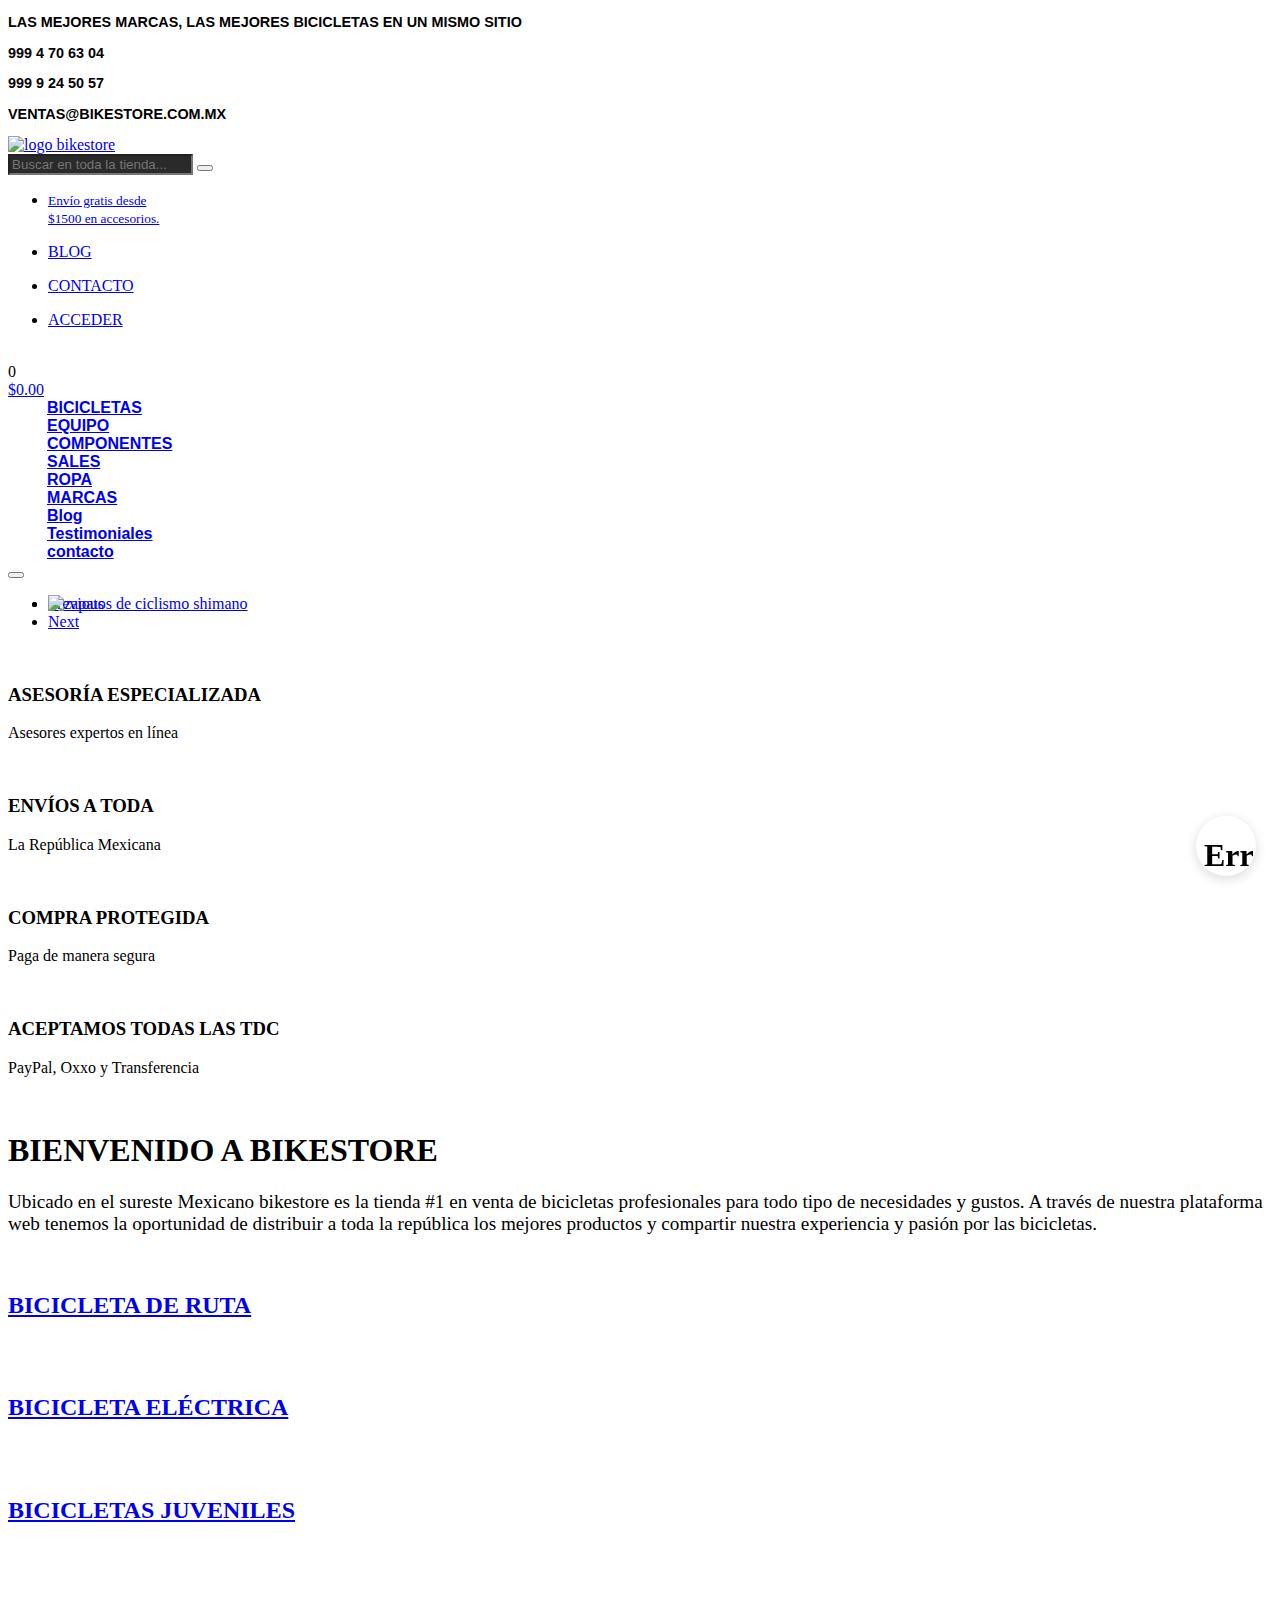
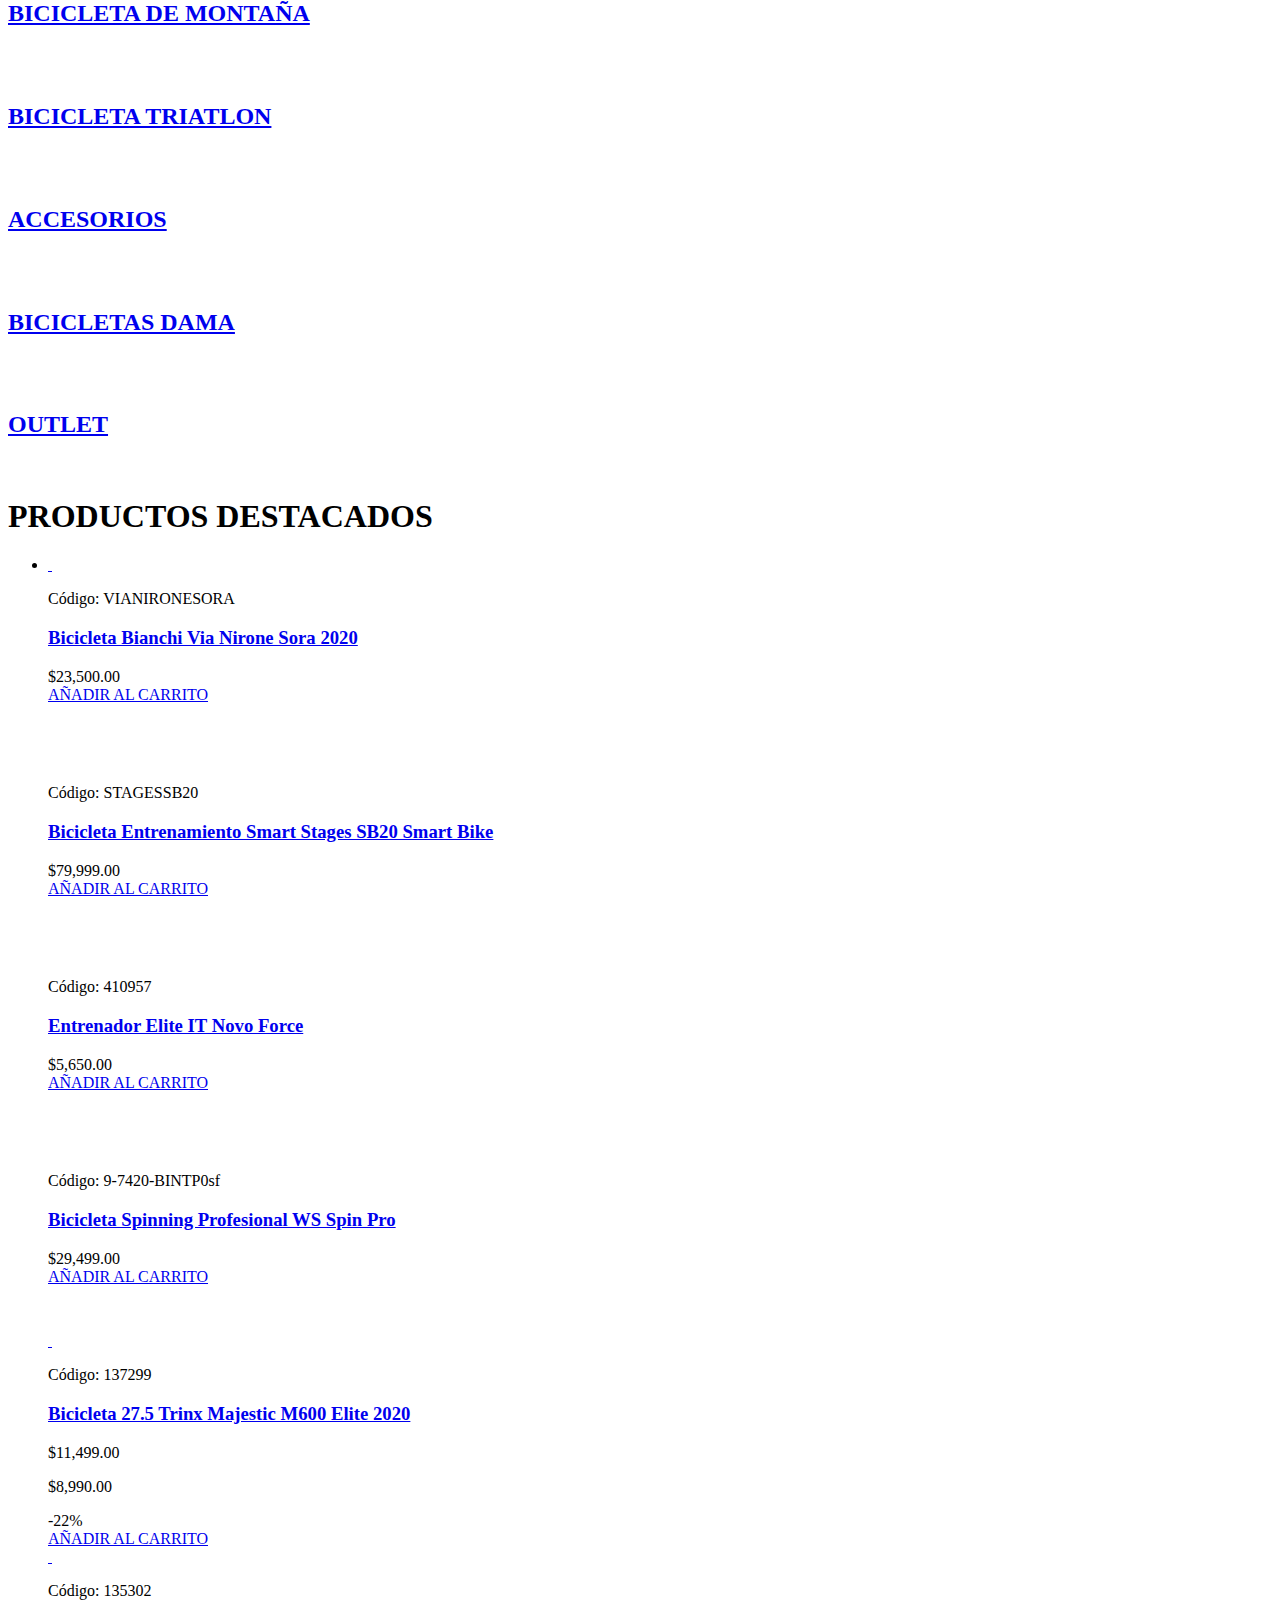
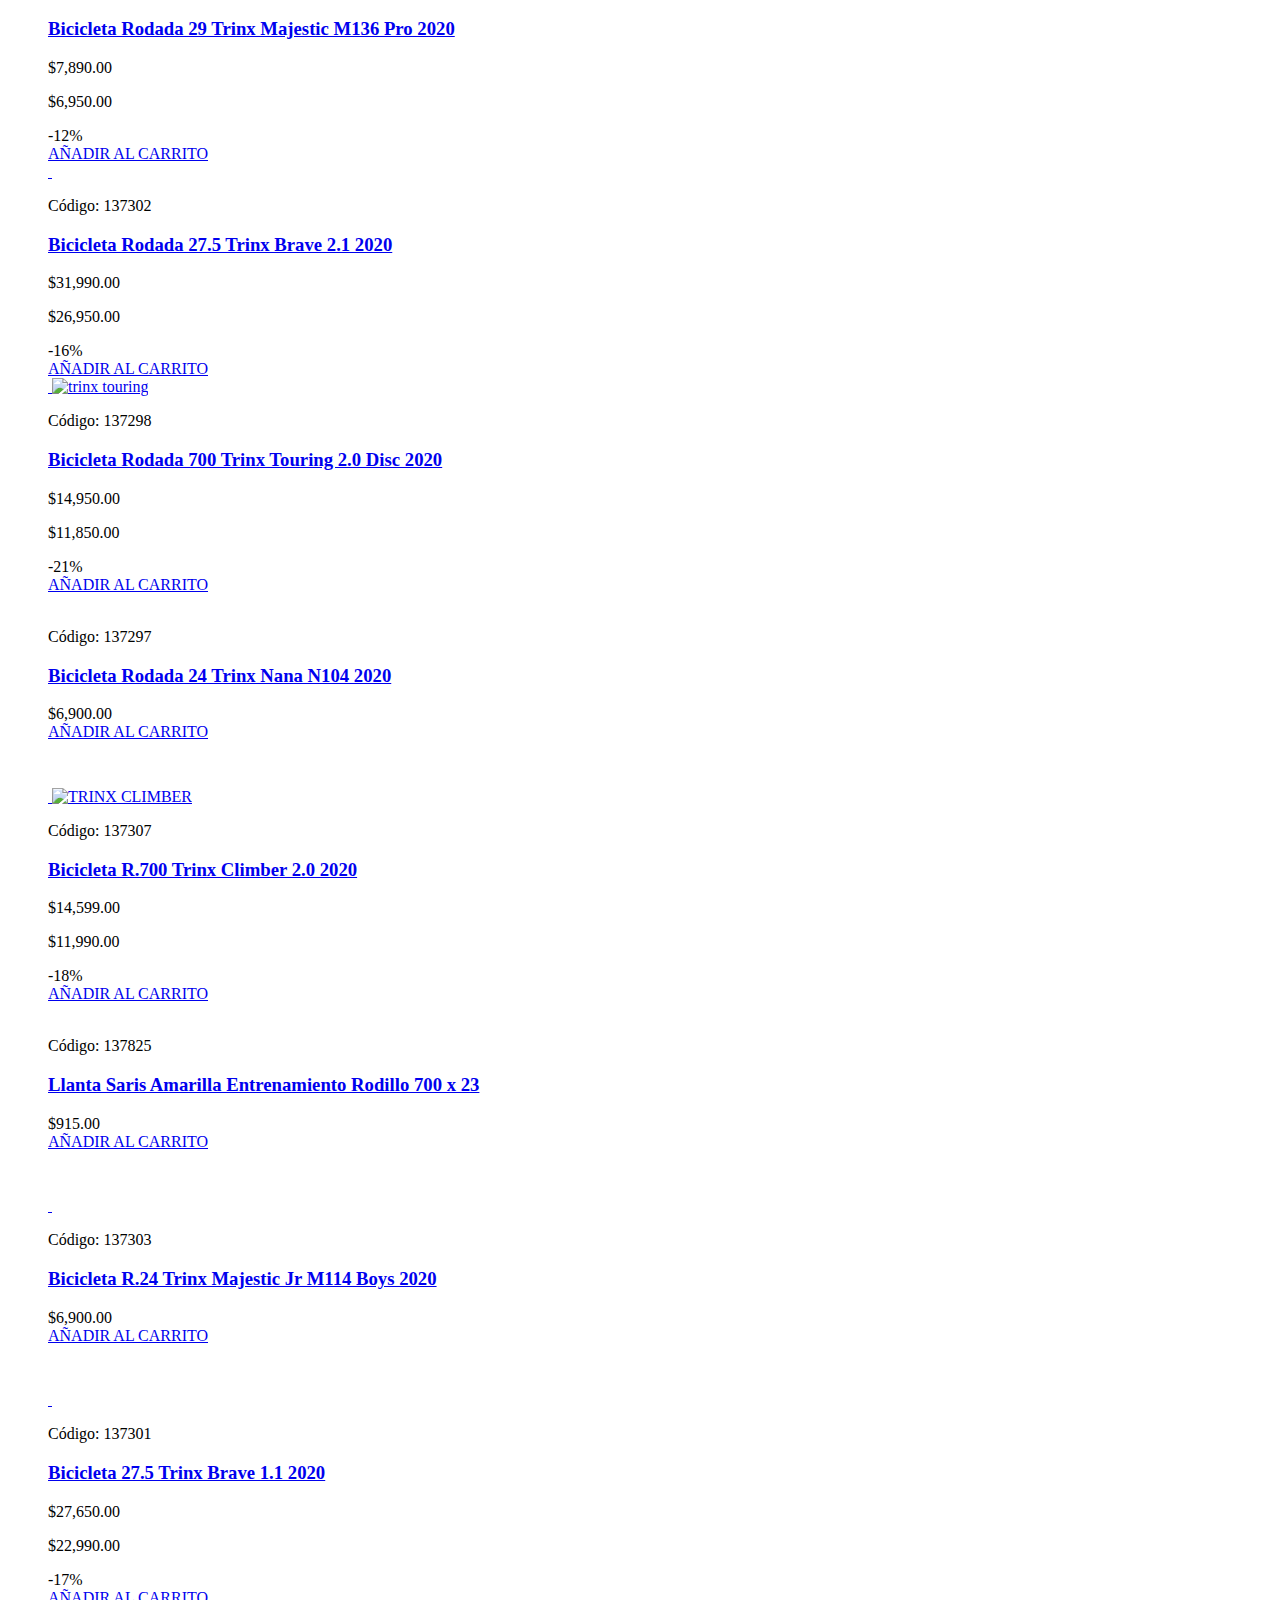
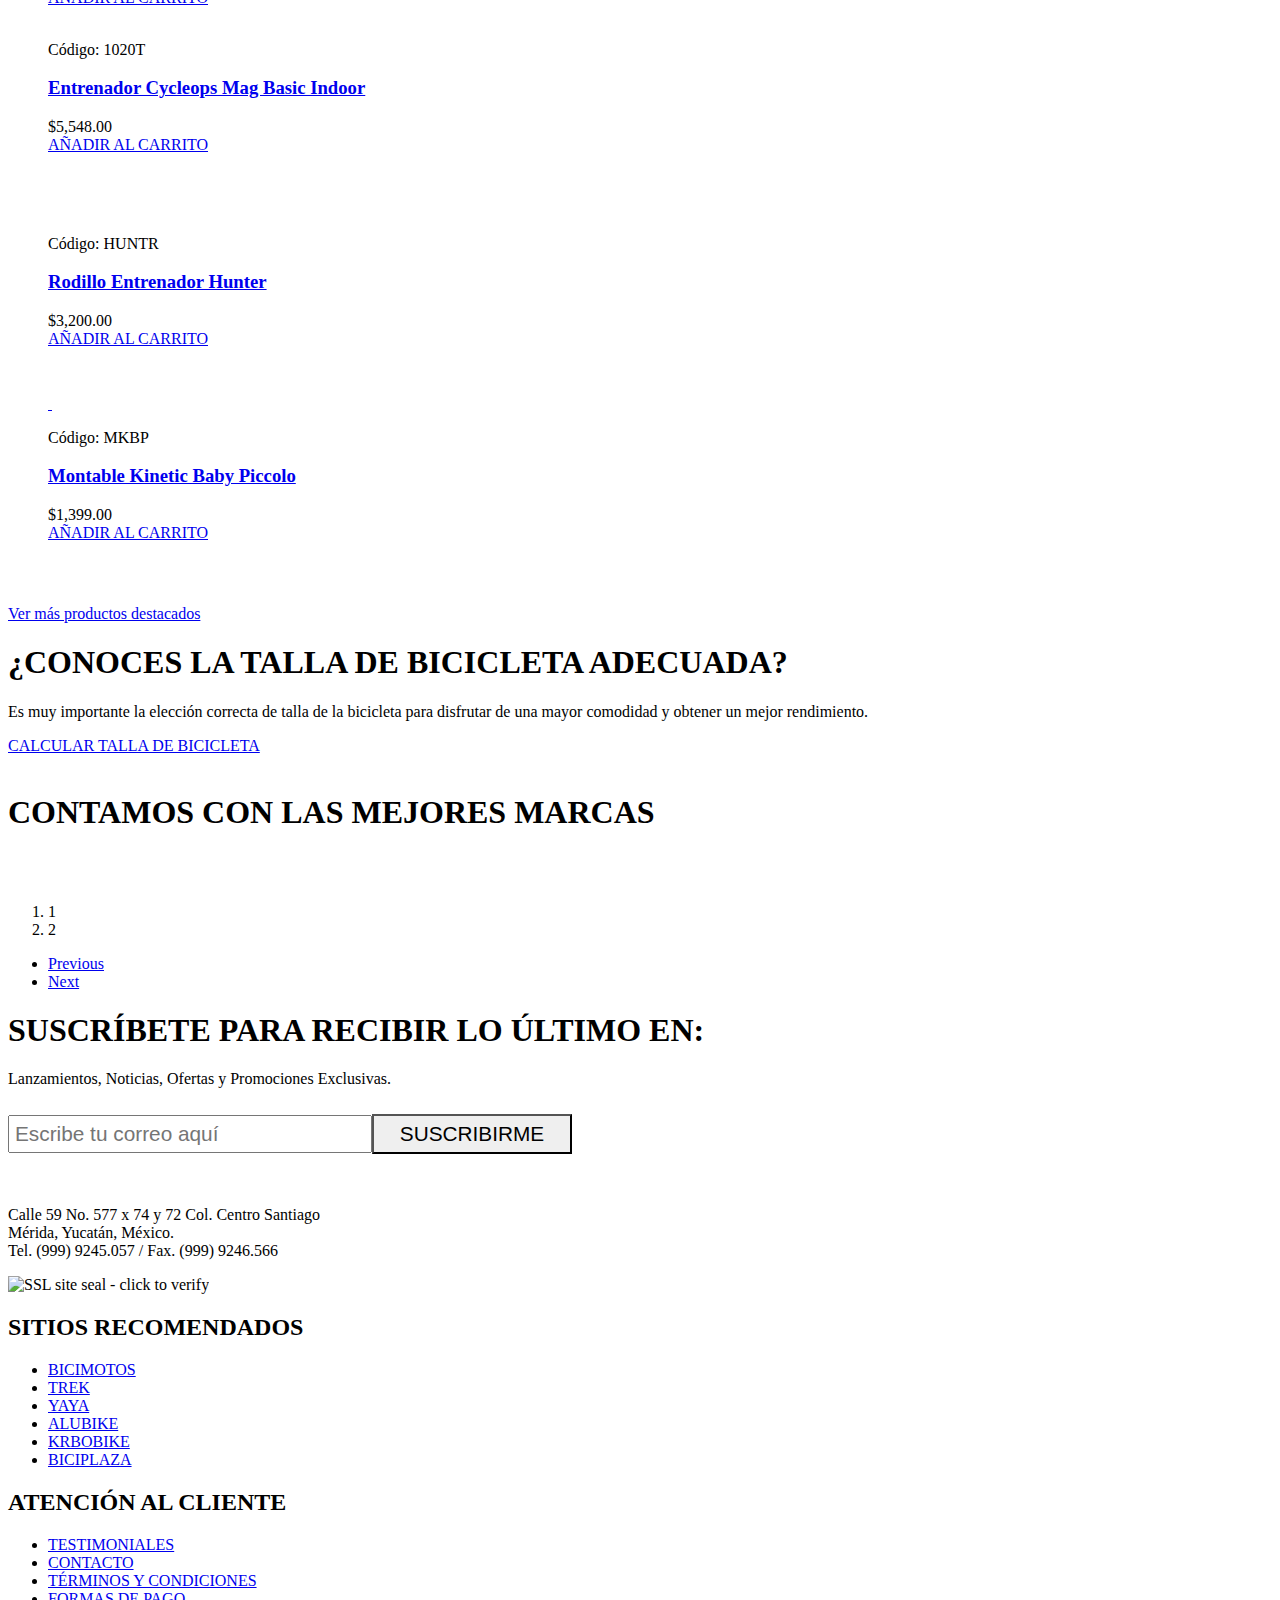
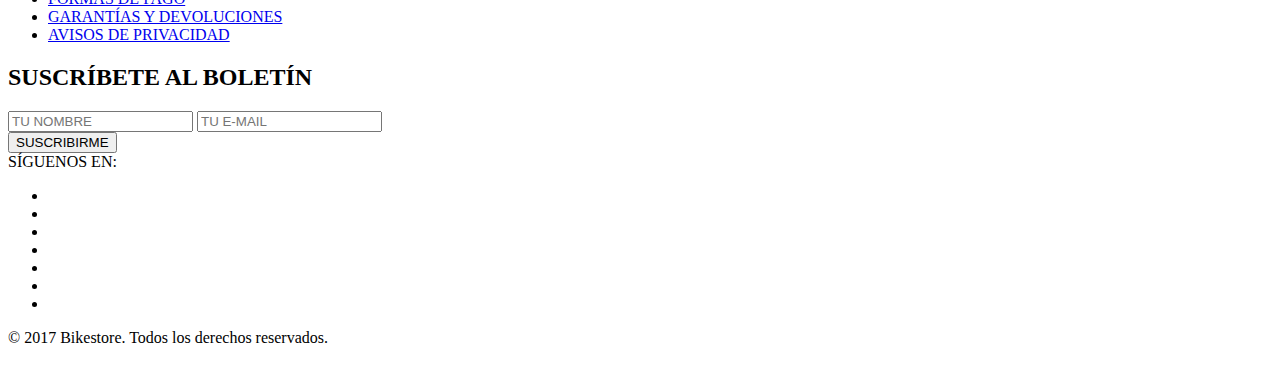
==== index.html @ b21ff12e "1" ====
<!DOCTYPE html>
<html>
        
<title>Venta de bicicletas   Tienda de Bicicletas – Bicicletas de Ruta , Bicicletas de Montaña , Bicicletas de Triatlón , Bicicletas BMX y ACCESORIOS  - Bikestore Tienda de Bicicletas</title>
<meta name="description" content="Tienda de Bicicletas, Bicicletas de Ruta , Bicicletas de Montaña , Bicicletas de Triatlón , Bicicletas BMX y ACCESORIOS">
<meta name="keywords" content="Tienda de Bicicletas, Bicicletas de Ruta , Bicicletas de Montaña , Bicicletas de Triatlón , Bicicletas BMX y ACCESORIOS">
<meta name="robots" content="INDEX,FOLLOW">
<link rel="icon" href="https://www.bikestore.com.mx/media/favicon/default/favicon.ico" type="image/x-icon">
<link rel="shortcut icon" href="https://www.bikestore.com.mx/media/favicon/default/favicon.ico" type="image/x-icon">

<!-- Place favicon.ico in the root directory -->
<link href="./Venta de bicicletas Tienda de Bicicletas – Bicicletas de Ruta , Bicicletas de Montaña , Bicicletas de Triatlón , Bicicletas BMX y ACCESORIOS - Bikestore Tienda de Bicicletas_files/css" rel="stylesheet">
<link rel="stylesheet" type="text/css" href="./Venta de bicicletas Tienda de Bicicletas – Bicicletas de Ruta , Bicicletas de Montaña , Bicicletas de Triatlón , Bicicletas BMX y ACCESORIOS - Bikestore Tienda de Bicicletas_files/fonts.css">
<link rel="stylesheet" type="text/css" href="./Venta de bicicletas Tienda de Bicicletas – Bicicletas de Ruta , Bicicletas de Montaña , Bicicletas de Triatlón , Bicicletas BMX y ACCESORIOS - Bikestore Tienda de Bicicletas_files/grids.css">
<link rel="stylesheet" href="./Venta de bicicletas Tienda de Bicicletas – Bicicletas de Ruta , Bicicletas de Montaña , Bicicletas de Triatlón , Bicicletas BMX y ACCESORIOS - Bikestore Tienda de Bicicletas_files/normalize.css">
<link rel="stylesheet" href="./Venta de bicicletas Tienda de Bicicletas – Bicicletas de Ruta , Bicicletas de Montaña , Bicicletas de Triatlón , Bicicletas BMX y ACCESORIOS - Bikestore Tienda de Bicicletas_files/main.css">
<script type="text/javascript" async="" src="./Venta de bicicletas Tienda de Bicicletas – Bicicletas de Ruta , Bicicletas de Montaña , Bicicletas de Triatlón , Bicicletas BMX y ACCESORIOS - Bikestore Tienda de Bicicletas_files/f.txt"></script><script id="facebook-jssdk" src="./Venta de bicicletas Tienda de Bicicletas – Bicicletas de Ruta , Bicicletas de Montaña , Bicicletas de Triatlón , Bicicletas BMX y ACCESORIOS - Bikestore Tienda de Bicicletas_files/xfbml.customerchat.js"></script><script async="" src="./Venta de bicicletas Tienda de Bicicletas – Bicicletas de Ruta , Bicicletas de Montaña , Bicicletas de Triatlón , Bicicletas BMX y ACCESORIOS - Bikestore Tienda de Bicicletas_files/analytics.js"></script><script async="" src="./Venta de bicicletas Tienda de Bicicletas – Bicicletas de Ruta , Bicicletas de Montaña , Bicicletas de Triatlón , Bicicletas BMX y ACCESORIOS - Bikestore Tienda de Bicicletas_files/fbevents.js"></script><script>window.jQuery || document.write('<script src="https://www.bikestore.com.mx/skin/frontend/bikestore/default/js/vendor/jquery-1.11.2.min.js"><\/script>')</script><script src="./Venta de bicicletas Tienda de Bicicletas – Bicicletas de Ruta , Bicicletas de Montaña , Bicicletas de Triatlón , Bicicletas BMX y ACCESORIOS - Bikestore Tienda de Bicicletas_files/jquery-1.11.2.min.js"></script>
<script src="./Venta de bicicletas Tienda de Bicicletas – Bicicletas de Ruta , Bicicletas de Montaña , Bicicletas de Triatlón , Bicicletas BMX y ACCESORIOS - Bikestore Tienda de Bicicletas_files/modernizr-2.8.3.min.js"></script>


<!--[if lt IE 7]>
<script type="text/javascript">
//<![CDATA[
    var BLANK_URL = 'https://www.bikestore.com.mx/js/blank.html';
    var BLANK_IMG = 'https://www.bikestore.com.mx/js/spacer.gif';
//]]>
</script>
<![endif]-->
<link rel="stylesheet" type="text/css" href="./Venta de bicicletas Tienda de Bicicletas – Bicicletas de Ruta , Bicicletas de Montaña , Bicicletas de Triatlón , Bicicletas BMX y ACCESORIOS - Bikestore Tienda de Bicicletas_files/9882587bd651eb61a45fbd2a068cbb55.css" media="all">
<script type="text/javascript" src="./Venta de bicicletas Tienda de Bicicletas – Bicicletas de Ruta , Bicicletas de Montaña , Bicicletas de Triatlón , Bicicletas BMX y ACCESORIOS - Bikestore Tienda de Bicicletas_files/f71d48d13e82d1399027434e12a55c5d.js"></script>
<link rel="stylesheet" href="./Venta de bicicletas Tienda de Bicicletas – Bicicletas de Ruta , Bicicletas de Montaña , Bicicletas de Triatlón , Bicicletas BMX y ACCESORIOS - Bikestore Tienda de Bicicletas_files/css(1)">
<link rel="stylesheet" href="./Venta de bicicletas Tienda de Bicicletas – Bicicletas de Ruta , Bicicletas de Montaña , Bicicletas de Triatlón , Bicicletas BMX y ACCESORIOS - Bikestore Tienda de Bicicletas_files/bootstrap.min.css">
<link rel="stylesheet" href="./Venta de bicicletas Tienda de Bicicletas – Bicicletas de Ruta , Bicicletas de Montaña , Bicicletas de Triatlón , Bicicletas BMX y ACCESORIOS - Bikestore Tienda de Bicicletas_files/font-awesome.min.css">
<link href="https://www.bikestore.com.mx/blog/rss/index/store_id/1/" title="Blog" rel="alternate" type="application/rss+xml">
<!--[if (gte IE 9) | (IEMobile)]><!-->
<link rel="stylesheet" type="text/css" href="./Venta de bicicletas Tienda de Bicicletas – Bicicletas de Ruta , Bicicletas de Montaña , Bicicletas de Triatlón , Bicicletas BMX y ACCESORIOS - Bikestore Tienda de Bicicletas_files/font.css" media="all">
<link rel="stylesheet" type="text/css" href="./Venta de bicicletas Tienda de Bicicletas – Bicicletas de Ruta , Bicicletas de Montaña , Bicicletas de Triatlón , Bicicletas BMX y ACCESORIOS - Bikestore Tienda de Bicicletas_files/style.css" media="all">
<!--<![endif]-->

<script type="text/javascript">
//<![CDATA[
Mage.Cookies.path     = '/';
Mage.Cookies.domain   = '.www.bikestore.com.mx';
//]]>
</script>
<meta name="viewport" content="initial-scale=1.0, width=device-width">

<script type="text/javascript">
//<![CDATA[
optionalZipCountries = ["IE","PA","HK","MO"];
//]]>
</script>
<script src="./Venta de bicicletas Tienda de Bicicletas – Bicicletas de Ruta , Bicicletas de Montaña , Bicicletas de Triatlón , Bicicletas BMX y ACCESORIOS - Bikestore Tienda de Bicicletas_files/conekta.js"></script><!-- Facebook Ads Extension for Magento -->

<script type="text/javascript">//<![CDATA[
        var Translator = new Translate({"HTML tags are not allowed":"No est\u00e1n permitidas las etiquetas HTML","Please select an option.":"Seleccione una opci\u00f3n.","This is a required field.":"Este es un campo obligatorio.","Please enter a valid number in this field.":"Ingrese un n\u00famero v\u00e1lido en este campo.","The value is not within the specified range.":"El valor no est\u00e1 dentro del rango permitido.","Please use numbers only in this field. Please avoid spaces or other characters such as dots or commas.":"En este campo s\u00f3lo se pueden escribir n\u00fameros. Evite los espacios en blanco u otros caracteres, como los puntos o las comas, por ejemplo.","Please use letters only (a-z or A-Z) in this field.":"Por favor, use s\u00f3lo letras (a-z o A-Z) en este campo.","Please use only letters (a-z), numbers (0-9) or underscore(_) in this field, first character should be a letter.":"Utilice s\u00f3lo letras (a-z), n\u00fameros (0-9) o guiones bajos (_) en este campo. El primer caracter debe ser una letra.","Please use only letters (a-z or A-Z) or numbers (0-9) only in this field. No spaces or other characters are allowed.":"Por favor, utilice solo letras (a-z o A-Z) o n\u00fameros (0-9) solo en este campo. No est\u00e1n permitidos los espacios u otros caracteres.","Please use only letters (a-z or A-Z) or numbers (0-9) or spaces and # only in this field.":"Por favor, utilice solo letras (a-z o A-Z) o n\u00fameros (0-9) o espacios y # solo en este campo.","Please enter a valid phone number. For example (123) 456-7890 or 123-456-7890.":"Ingrese un n\u00famero de tel\u00e9fono v\u00e1lido. Por ejemplo: (123) 456-7890 o 123-456-7890.","Please enter a valid fax number. For example (123) 456-7890 or 123-456-7890.":"Por favor, introduzca un n\u00famero de fax v\u00e1lido. Por ejemplo (123) 456-7890 o 123-456-7890.","Please enter a valid date.":"Ingrese una fecha v\u00e1lida.","The From Date value should be less than or equal to the To Date value.":"El valor Desde la fecha debe ser inferior o igual al valor Hasta la fecha.","Please enter a valid email address. For example johndoe@domain.com.":"Ingrese una direcci\u00f3n de correo electr\u00f3nico v\u00e1lida. Por ejemplo: juanperez@dominio.com.","Please use only visible characters and spaces.":"Por favor, utilice solo caracteres visibles y espacios.","Please enter 6 or more characters. Leading or trailing spaces will be ignored.":"Introduzca 6 o m\u00e1s caracteres. Se ignorar\u00e1n los espacios antes o despu\u00e9s.","Please enter 7 or more characters. Password should contain both numeric and alphabetic characters.":"Por favor, introduzca 7 o m\u00e1s caracteres. La contrase\u00f1a tiene que contener tanto caracteres num\u00e9ricos como alfab\u00e9ticos.","Please make sure your passwords match.":"Aseg\u00farese de que sus contrase\u00f1as coincidan.","Please enter a valid URL. Protocol is required (http:\/\/, https:\/\/ or ftp:\/\/)":"Por favor, introduzca una URL v\u00e1lida. Es necesario el protocolo (http:\/\/, https:\/\/ or ftp:\/\/)","Please enter a valid URL. For example http:\/\/www.example.com or www.example.com":"Por favor, introduzca una URL v\u00e1lida. Por ejemplo, http:\/\/www.example.com o www.example.com","Please enter a valid URL Key. For example \"example-page\", \"example-page.html\" or \"anotherlevel\/example-page\".":"Por favor, introduzca una Clave de URL v\u00e1lida. Por ejemplo  \"pagina-ejemplo\", \"pagina-ejemplo.html\" o \"otronivel\/pagina-ejemplo\"","Please enter a valid XML-identifier. For example something_1, block5, id-4.":"Por favor, introduzca un identificador-XML v\u00e1lido. Por ejemplo, algo_1, bloque5, id-4.","Please enter a valid social security number. For example 123-45-6789.":"Ingrese un n\u00famero de seguro social v\u00e1lido. Por ejemplo: 123-45-6789.","Please enter a valid zip code. For example 90602 or 90602-1234.":"Ingrese un c\u00f3digo postal v\u00e1lido. Por ejemplo: 90602 o 90602-1234.","Please enter a valid zip code.":"Ingrese un c\u00f3digo postal v\u00e1lido.","Please use this date format: dd\/mm\/yyyy. For example 17\/03\/2006 for the 17th of March, 2006.":"Utilice este formato de fecha: dd\/mm\/aaaa. Por ejemplo, 17\/03\/2006 para el 17 de marzo de 2006.","Please enter a valid $ amount. For example $100.00.":"Ingrese un monto v\u00e1lido en $. Por ejemplo: $100.00.","Please select one of the above options.":"Por favor, selecciona una de las opciones anteriores.","Please select one of the options.":"Seleccione una de las opciones.","Please select State\/Province.":"Por favor, selecciona Estado\/Provincia.","Please enter a number greater than 0 in this field.":"Ingrese un n\u00famero mayor que 0 en este campo.","Please enter a number 0 or greater in this field.":"Por favor, introduzca un n\u00famero 0 o superior en este campo.","Please enter a valid credit card number.":"Ingrese un n\u00famero de tarjeta de cr\u00e9dito v\u00e1lido.","Credit card number does not match credit card type.":"El n\u00famero de tarjeta de cr\u00e9dito no se ajusta al tipo de tarjeta de cr\u00e9dito.","Card type does not match credit card number.":"El tipo de tarjeta no se ajusta al n\u00famero de tarjeta de cr\u00e9dito.","Incorrect credit card expiration date.":"Fecha de caducidad de la tarjeta de cr\u00e9dito incorrecta","Please enter a valid credit card verification number.":"Introduzca un n\u00famero correcto de verificaci\u00f3n de tarjeta de cr\u00e9dito.","Please use only letters (a-z or A-Z), numbers (0-9) or underscore(_) in this field, first character should be a letter.":"Por favor, utilice solamente letras (a-z o A-Z), n\u00fameros (0-9) o guion bajo (_) en este campo, el primer car\u00e1cter debe ser una letra.","Please input a valid CSS-length. For example 100px or 77pt or 20em or .5ex or 50%.":"Por favor, introduzca una longitud v\u00e1lida de CSS. Por ejemplo, 100px o 77pt o 20em o .5ex o 50%","Text length does not satisfy specified text range.":"La longitud del texto no satisface el rango de texto se\u00f1alado","Please enter a number lower than 100.":"Por favor, introduzca un n\u00famero menor que 100.","Please select a file":"Por favor seleccione un archivo","Please enter issue number or start date for switch\/solo card type.":"Por favor, introduzca un n\u00famero de emisi\u00f3n o fecha de inicio para el tipo de tarjeta switch\/solo.","Please wait, loading...":"Espera, por favor. Cargando....","This date is a required value.":"La fecha es un valor obligatorio.","Please enter a valid day (1-%d).":"Por favor, introduzca un d\u00eda v\u00e1lido (1-%d).","Please enter a valid month (1-12).":"Por favor, introduzca un mes v\u00e1lido (1-12).","Please enter a valid year (1900-%d).":"Por favor, introduzca un a\u00f1o v\u00e1lido (1900-%d).","Please enter a valid full date":"Por favor, introduzca una fecha v\u00e1lida completa","Please enter a valid date between %s and %s":"Por favor, introduzca una fecha v\u00e1lida entre %s y %s","Please enter a valid date equal to or greater than %s":"Por favor, introduzca una fecha v\u00e1lida igual o superior a %s","Please enter a valid date less than or equal to %s":"Por favor, introduzca una fecha v\u00e1lida menor o igual a %s","Complete":"Completo","Add Products":"A\u00f1adir productos","Please choose to register or to checkout as a guest":"Por favor, seleccione la opci\u00f3n de registrarse o la de tramitar el pedido como invitado","Your order cannot be completed at this time as there is no shipping methods available for it. Please make necessary changes in your shipping address.":"Su pedido no puede completarse en este momento ya que no hay m\u00e9todos de env\u00edo disponibles. Realice los cambios necesarios en su direcci\u00f3n de env\u00edo.","Please specify shipping method.":"Por favor, especifique el modo de env\u00edo.","Your order cannot be completed at this time as there is no payment methods available for it.":"Su pedido no se ha podido completar porque no hay ning\u00fan m\u00e9todo de pago disponible.","Please specify payment method.":"Especifique el m\u00e9todo de pago.","Add to Cart":"A\u00f1adir al Carrito","In Stock":"En stock","Out of Stock":"Agotado"});
        //]]></script>    <style type="text/css">#mc_embed_signup input.mce_inline_error { border-color:#6B0505; } #mc_embed_signup div.mce_inline_error { margin: 0 0 1em 0; padding: 5px 10px; background-color:#6B0505; font-weight: bold; z-index: 1; color:#fff; }</style><script src="./Venta de bicicletas Tienda de Bicicletas – Bicicletas de Ruta , Bicicletas de Montaña , Bicicletas de Triatlón , Bicicletas BMX y ACCESORIOS - Bikestore Tienda de Bicicletas_files/f(1).txt"></script><style type="text/css">.fb_hidden{position:absolute;top:-10000px;z-index:10001}.fb_reposition{overflow:hidden;position:relative}.fb_invisible{display:none}.fb_reset{background:none;border:0;border-spacing:0;color:#000;cursor:auto;direction:ltr;font-family:"lucida grande", tahoma, verdana, arial, sans-serif;font-size:11px;font-style:normal;font-variant:normal;font-weight:normal;letter-spacing:normal;line-height:1;margin:0;overflow:visible;padding:0;text-align:left;text-decoration:none;text-indent:0;text-shadow:none;text-transform:none;visibility:visible;white-space:normal;word-spacing:normal}.fb_reset>div{overflow:hidden}@keyframes fb_transform{from{opacity:0;transform:scale(.95)}to{opacity:1;transform:scale(1)}}.fb_animate{animation:fb_transform .3s forwards}
.fb_dialog{background:rgba(82, 82, 82, .7);position:absolute;top:-10000px;z-index:10001}.fb_dialog_advanced{border-radius:8px;padding:10px}.fb_dialog_content{background:#fff;color:#373737}.fb_dialog_close_icon{background:url(https://static.xx.fbcdn.net/rsrc.php/v3/yq/r/IE9JII6Z1Ys.png) no-repeat scroll 0 0 transparent;cursor:pointer;display:block;height:15px;position:absolute;right:18px;top:17px;width:15px}.fb_dialog_mobile .fb_dialog_close_icon{left:5px;right:auto;top:5px}.fb_dialog_padding{background-color:transparent;position:absolute;width:1px;z-index:-1}.fb_dialog_close_icon:hover{background:url(https://static.xx.fbcdn.net/rsrc.php/v3/yq/r/IE9JII6Z1Ys.png) no-repeat scroll 0 -15px transparent}.fb_dialog_close_icon:active{background:url(https://static.xx.fbcdn.net/rsrc.php/v3/yq/r/IE9JII6Z1Ys.png) no-repeat scroll 0 -30px transparent}.fb_dialog_iframe{line-height:0}.fb_dialog_content .dialog_title{background:#6d84b4;border:1px solid #365899;color:#fff;font-size:14px;font-weight:bold;margin:0}.fb_dialog_content .dialog_title>span{background:url(https://static.xx.fbcdn.net/rsrc.php/v3/yd/r/Cou7n-nqK52.gif) no-repeat 5px 50%;float:left;padding:5px 0 7px 26px}body.fb_hidden{height:100%;left:0;margin:0;overflow:visible;position:absolute;top:-10000px;transform:none;width:100%}.fb_dialog.fb_dialog_mobile.loading{background:url(https://static.xx.fbcdn.net/rsrc.php/v3/ya/r/3rhSv5V8j3o.gif) white no-repeat 50% 50%;min-height:100%;min-width:100%;overflow:hidden;position:absolute;top:0;z-index:10001}.fb_dialog.fb_dialog_mobile.loading.centered{background:none;height:auto;min-height:initial;min-width:initial;width:auto}.fb_dialog.fb_dialog_mobile.loading.centered #fb_dialog_loader_spinner{width:100%}.fb_dialog.fb_dialog_mobile.loading.centered .fb_dialog_content{background:none}.loading.centered #fb_dialog_loader_close{clear:both;color:#fff;display:block;font-size:18px;padding-top:20px}#fb-root #fb_dialog_ipad_overlay{background:rgba(0, 0, 0, .4);bottom:0;left:0;min-height:100%;position:absolute;right:0;top:0;width:100%;z-index:10000}#fb-root #fb_dialog_ipad_overlay.hidden{display:none}.fb_dialog.fb_dialog_mobile.loading iframe{visibility:hidden}.fb_dialog_mobile .fb_dialog_iframe{position:sticky;top:0}.fb_dialog_content .dialog_header{background:linear-gradient(from(#738aba), to(#2c4987));border-bottom:1px solid;border-color:#043b87;box-shadow:white 0 1px 1px -1px inset;color:#fff;font:bold 14px Helvetica, sans-serif;text-overflow:ellipsis;text-shadow:rgba(0, 30, 84, .296875) 0 -1px 0;vertical-align:middle;white-space:nowrap}.fb_dialog_content .dialog_header table{height:43px;width:100%}.fb_dialog_content .dialog_header td.header_left{font-size:12px;padding-left:5px;vertical-align:middle;width:60px}.fb_dialog_content .dialog_header td.header_right{font-size:12px;padding-right:5px;vertical-align:middle;width:60px}.fb_dialog_content .touchable_button{background:linear-gradient(from(#4267B2), to(#2a4887));background-clip:padding-box;border:1px solid #29487d;border-radius:3px;display:inline-block;line-height:18px;margin-top:3px;max-width:85px;padding:4px 12px;position:relative}.fb_dialog_content .dialog_header .touchable_button input{background:none;border:none;color:#fff;font:bold 12px Helvetica, sans-serif;margin:2px -12px;padding:2px 6px 3px 6px;text-shadow:rgba(0, 30, 84, .296875) 0 -1px 0}.fb_dialog_content .dialog_header .header_center{color:#fff;font-size:16px;font-weight:bold;line-height:18px;text-align:center;vertical-align:middle}.fb_dialog_content .dialog_content{background:url(https://static.xx.fbcdn.net/rsrc.php/v3/y9/r/jKEcVPZFk-2.gif) no-repeat 50% 50%;border:1px solid #4a4a4a;border-bottom:0;border-top:0;height:150px}.fb_dialog_content .dialog_footer{background:#f5f6f7;border:1px solid #4a4a4a;border-top-color:#ccc;height:40px}#fb_dialog_loader_close{float:left}.fb_dialog.fb_dialog_mobile .fb_dialog_close_button{text-shadow:rgba(0, 30, 84, .296875) 0 -1px 0}.fb_dialog.fb_dialog_mobile .fb_dialog_close_icon{visibility:hidden}#fb_dialog_loader_spinner{animation:rotateSpinner 1.2s linear infinite;background-color:transparent;background-image:url(https://static.xx.fbcdn.net/rsrc.php/v3/yD/r/t-wz8gw1xG1.png);background-position:50% 50%;background-repeat:no-repeat;height:24px;width:24px}@keyframes rotateSpinner{0%{transform:rotate(0deg)}100%{transform:rotate(360deg)}}
.fb_iframe_widget{display:inline-block;position:relative}.fb_iframe_widget span{display:inline-block;position:relative;text-align:justify}.fb_iframe_widget iframe{position:absolute}.fb_iframe_widget_fluid_desktop,.fb_iframe_widget_fluid_desktop span,.fb_iframe_widget_fluid_desktop iframe{max-width:100%}.fb_iframe_widget_fluid_desktop iframe{min-width:220px;position:relative}.fb_iframe_widget_lift{z-index:1}.fb_iframe_widget_fluid{display:inline}.fb_iframe_widget_fluid span{width:100%}
.fb_mpn_mobile_landing_page_slide_in{animation-duration:200ms;animation-name:fb_mpn_landing_page_slide_in;transition-timing-function:ease-in}.fb_mpn_mobile_landing_page_slide_out{animation-duration:200ms;animation-name:fb_mpn_landing_page_slide_out;transition-timing-function:ease-in}.fb_mpn_mobile_bounce_in{animation-duration:300ms;animation-name:fb_mpn_bounce_in;transition-timing-function:ease-in}.fb_mpn_mobile_bounce_out{animation-duration:300ms;animation-name:fb_mpn_bounce_out;transition-timing-function:ease-in}.fb_customer_chat_bounce_in_v2{animation-duration:300ms;animation-name:fb_bounce_in_v2;transition-timing-function:ease-in}.fb_customer_chat_bounce_out_v2{animation-duration:300ms;animation-name:fb_bounce_out_v2;transition-timing-function:ease-in}.fb_customer_chat_bounce_in_v2_mobile_chat_started{animation-duration:300ms;animation-name:fb_bounce_in_v2_mobile_chat_started;transition-timing-function:ease-in}.fb_customer_chat_bounce_out_v2_mobile_chat_started{animation-duration:300ms;animation-name:fb_bounce_out_v2_mobile_chat_started;transition-timing-function:ease-in}.fb_customer_chat_bubble_pop_in{animation-duration:250ms;animation-name:fb_customer_chat_bubble_bounce_in_animation}.fb_customer_chat_bubble_animated_no_badge{box-shadow:0 3px 12px rgba(0, 0, 0, .15);transition:box-shadow 150ms linear}.fb_customer_chat_bubble_animated_no_badge:hover{box-shadow:0 5px 24px rgba(0, 0, 0, .3)}.fb_customer_chat_bubble_animated_with_badge{box-shadow:-5px 4px 14px rgba(0, 0, 0, .15);transition:box-shadow 150ms linear}.fb_customer_chat_bubble_animated_with_badge:hover{box-shadow:-5px 8px 24px rgba(0, 0, 0, .2)}.fb_invisible_flow{display:inherit;height:0;overflow-x:hidden;width:0}.fb_mobile_overlay_active{background-color:#fff;height:100%;overflow:hidden;position:fixed;visibility:hidden;width:100%}@keyframes fb_mpn_landing_page_slide_in{0%{border-radius:50%;margin:0 24px;width:60px}40%{border-radius:18px}100%{margin:0 12px;width:100% - 24px}}@keyframes fb_mpn_landing_page_slide_out{0%{margin:0 12px;transform:scale(1);width:100% - 24px}60%{border-radius:18px}100%{border-radius:50%;margin:0 24px;transform:scale(1.2);width:60px}}@keyframes fb_mpn_bounce_in{0%{opacity:.5;top:100%}100%{opacity:1;top:0}}@keyframes fb_mpn_bounce_out{0%{opacity:1;top:0}100%{opacity:.5;top:100%}}@keyframes fb_bounce_in_v2{0%{opacity:0;transform:scale(0, 0);transform-origin:bottom right}50%{transform:scale(1.03, 1.03);transform-origin:bottom right}100%{opacity:1;transform:scale(1, 1);transform-origin:bottom right}}@keyframes fb_bounce_in_v2_mobile_chat_started{0%{opacity:0;top:20px}100%{opacity:1;top:0}}@keyframes fb_bounce_out_v2{0%{opacity:1;transform:scale(1, 1);transform-origin:bottom right}100%{opacity:0;transform:scale(0, 0);transform-origin:bottom right}}@keyframes fb_bounce_out_v2_mobile_chat_started{0%{opacity:1;top:0}100%{opacity:0;top:20px}}@keyframes fb_customer_chat_bubble_bounce_in_animation{0%{bottom:6pt;opacity:0;transform:scale(0, 0);transform-origin:center}70%{bottom:18pt;opacity:1;transform:scale(1.2, 1.2)}100%{transform:scale(1, 1)}}</style></head>
    <body class=" cms-index-index cms-home" style="zoom: 1;">
    <style>
    .load{
        background-color: #000;
        position: fixed;
        width: 100%;
        height: 100%;
        left: 0;
        top: 0;
        z-index: 9999999
    }
    .load .image-loader{
        position: absolute;
        left: 50%;
        top: 50%;
        transform:translate(-50%,-50%);
        width: 200px;
        height: auto;
        text-align: center;
    }
    .load .image-loader img{
        width: 100%;
        height: auto;
    }
    .load .image-loader .logo-load{
        margin-top: -35px
    }
</style>
<div class="load" style="display: none;">
    <div class="image-loader">
        <img src="./Venta de bicicletas Tienda de Bicicletas – Bicicletas de Ruta , Bicicletas de Montaña , Bicicletas de Triatlón , Bicicletas BMX y ACCESORIOS - Bikestore Tienda de Bicicletas_files/load1.gif" alt="">
        <img src="./Venta de bicicletas Tienda de Bicicletas – Bicicletas de Ruta , Bicicletas de Montaña , Bicicletas de Triatlón , Bicicletas BMX y ACCESORIOS - Bikestore Tienda de Bicicletas_files/LOGO.png" alt="" class="logo-load">
    </div>
</div>
<style>
    .welcome .right-w h1{
        font-size: 2em
    }
    .welcome .right-w p {
        font-size: 1.2em;
    }
    .oferta-mercado-pago{
        display: none;
        position: fixed;
        width: 100%;
        height: 100%;
        background-color: rgba(0,0,0,.7);
        z-index: 999999999;
    }
    .oferta-mercado-pago .image-merpago{
        width: 500px;
        height: auto;
        position: absolute;
        left: 50%;
        top: 50%;
        transform:translate(-50%,-50%);

    }
    .oferta-mercado-pago .image-merpago img{
        width: 100%;
        height: auto;
    }
    .oferta-mercado-pago .image-merpago span{
        font-size: 1em;
        font-weight: bold;
        color: #fff;
        float: right;
        cursor: pointer;
    }
    .oferta-mercado-pago .btn{
        border-radius: 0!important
    }
    @media only screen and (max-height: 700px){
        .oferta-mercado-pago .image-merpago{
            width: 400px
        }
    @media only screen and (max-width: 520px){
        .oferta-mercado-pago .image-merpago{
            width: 300px
        }
    }
    }
</style>
            <div class="oferta-mercado-pago">
    <div class="image-merpago">
        <span class="cerrar">cerrar</span>
        <a href="https://www.bikestore.com.mx/contacts"><img src="./Venta de bicicletas Tienda de Bicicletas – Bicicletas de Ruta , Bicicletas de Montaña , Bicicletas de Triatlón , Bicicletas BMX y ACCESORIOS - Bikestore Tienda de Bicicletas_files/horarios-en-tienda.png" alt=""></a>
        <!--<a href="https://www.bikestore.com.mx/equipo/lamparas-delanteras-y-traseras.html" class="btn btn-red btn-full">VER MODELOS</a>-->
       
    </div>
</div>
            <!--[if lt IE 8]>
            <p class="browserupgrade">You are using an <strong>outdated</strong> browser. Please <a href="https://browsehappy.com/">upgrade your browser</a> to improve your experience.</p>
        <![endif]-->
        <div class="">
            <style type="text/css">
div.wp-custom-menu-popup {
    background: #fff!important;
    opacity: 1;
    box-shadow: 0px 15px 15px rgba(0, 0, 0, 0.3);
    margin-top: 0
}
a.level1:link, a.level1:visited{
    color: #000;
    font-weight: bold;
}
a.level2:link, a.level2:visited {
    color: #9b0214;
}
a.level2:hover{
    color: #fff
}
a.level1:hover{
    color: #fff
}
.wp-custom-menu-popup{
    font-family: 'Lato', sans-serif!important;
    font-weight: bold!important
}
.parentMenu a {
    padding: 15px 39px!important;
    font-family: 'Lato', sans-serif!important;
    font-weight: bold;
}
.header-top {
    font-family: 'Lato', sans-serif!important;
    font-size: 0.9em;
    font-weight: bold;
}
.last-update{
    font-size: .8em
}
</style>
<header>
<!--    <div id="iconomenuresponsive">
        <img src="https://www.bikestore.com.mx/skin/frontend/base/default/images/icono.png" alt="">
    </div>-->
    <div class="header-top txt-gray">
        <div class="container">
            <div class="row">
                <div class="col-sm-5 slogan">
                    <p class="txt-gray">LAS MEJORES MARCAS, LAS MEJORES BICICLETAS EN UN MISMO SITIO</p>
                </div>
                <!--<div class="col-sm-2 last-update txt-center">
                    <p class="txt-gray">
                        Última actualización&nbsp;19-May-2020                    </p>
                </div>-->
                <div class="col-sm-6 address-h">
                        <span class="i-whatsapp icon"></span>
                        <p class="txt-gray">999 4 70 63 04</p>
                        <span class="i-phone icon"></span>
                        <p class="txt-gray"> 999 9 24 50 57</p>
                        <span class="i-mail icon"></span>
                        <p class="txt-gray">VENTAS@BIKESTORE.COM.MX</p>
                </div>
                <div class="col-sm-1 social-h">
                    <a href="https://www.facebook.com/BikeStore/" class="icon i-facebook-h"></a>
                    <a href="https://twitter.com/BikeStoreCR" class="icon i-twitter-h"></a>
                </div>
            </div><!--/row-->
        </div><!--/container-->
    </div><!--/header-top-->
    <div class="header-middle">
        <div class="container">
            <div class="row">
                <div class="col-sm-3 col-logo">
                    <a class="logo" href="https://www.bikestore.com.mx/">
                        <img src="./Venta de bicicletas Tienda de Bicicletas – Bicicletas de Ruta , Bicicletas de Montaña , Bicicletas de Triatlón , Bicicletas BMX y ACCESORIOS - Bikestore Tienda de Bicicletas_files/LOGO.png" alt="logo bikestore" class="large">
                    </a>
                </div>
                <div class="col-sm-4 content-search-h">
                    
<form id="search_mini_form" action="https://www.bikestore.com.mx/catalogsearch/result/" method="get">
    <div class="input-group">
        <span class="twitter-typeahead" style="position: relative; display: inline-block;"><input type="busqueda" value="" class="form-control input-text busquea tt-hint" maxlength="128" autocomplete="off" readonly="" spellcheck="false" tabindex="-1" dir="ltr" style="position: absolute; top: 0px; left: 0px; border-color: transparent; box-shadow: none; opacity: 1; background: none 0% 0% / auto repeat scroll padding-box border-box rgb(42, 42, 42);"><input id="search" type="busqueda" name="q" value="" class="form-control input-text busquea tt-input" maxlength="128" placeholder="Buscar en toda la tienda..." autocomplete="off" spellcheck="false" dir="auto" style="position: relative; vertical-align: top; background-color: transparent;"><pre aria-hidden="true" style="position: absolute; visibility: hidden; white-space: pre; font-family: Oswald, sans-serif; font-size: 14px; font-style: normal; font-variant: normal; font-weight: 400; word-spacing: 0px; letter-spacing: normal; text-indent: 0px; text-rendering: auto; text-transform: none;"></pre><div class="tt-menu" style="position: absolute; top: 100%; left: 0px; z-index: 100; display: none;"><div class="tt-dataset tt-dataset-products"></div></div></span>
            <button type="submit" title="Búsqueda" class="search-button-h">
                <i class="i-search icon"></i>
            </button>
    </div>

    <div id="search_autocomplete" class="search-autocomplete" style="display: none;"></div>
    <script type="text/javascript">
    //<![CDATA[
        var searchForm = new Varien.searchForm('search_mini_form', 'search', '');
        searchForm.initAutocomplete('https://www.bikestore.com.mx/catalogsearch/ajax/suggest/', 'search_autocomplete');
    //]]>
    </script>
</form>                </div>
                <div class="col-sm-5">
                    <ul class="font-oswald link-h">
                        <style type="text/css">
                            .link-send-free{
                                width: 164px;
                            }
                            .link-send-free p{
                                width: 125px
                            }
                        </style>
                        <li class="link-send-free">
                            <a href="https://www.bikestore.com.mx/equipo/accesorios.html">
                                <span class="icon i-car"></span>
                                <p class="txt-gray"><small>Envío gratis desde $1500 en accesorios.</small></p>
                            </a>
                        </li>
                        <li class="link-blog">
                            <a href="https://www.bikestore.com.mx/blog/">
                                <span class="icon i-blog"></span>
                                <p class="txt-gray">BLOG</p>
                            </a>
                        </li>
                        <li>
                            <a href="https://www.bikestore.com.mx/contacts/">
                                <span class="icon i-contacto"></span>
                                <p class="txt-gray">CONTACTO</p>
                            </a>
                        </li>
                        <li>
                            <a href="https://www.bikestore.com.mx/customer/account/login/">
                                <span class="icon i-acceder"></span>
                                <p class="txt-gray">ACCEDER</p>
                            </a>
                        </li>
                    </ul>
                                                            <div class="cart-shop">
                            <!--    <ul>-->
                                    <div class="first last">
                    <div class="input-group cart-block">
                        <span class="input-group-btn">
                            <span><img class="img-top" src="./Venta de bicicletas Tienda de Bicicletas – Bicicletas de Ruta , Bicicletas de Montaña , Bicicletas de Triatlón , Bicicletas BMX y ACCESORIOS - Bikestore Tienda de Bicicletas_files/ICONO_CARRO.png" alt=""></span>
                        </span><div class="input-group-addon cart-cant">0</div>                    <a href="https://www.bikestore.com.mx/checkout/cart/" title=" $0.00" class="top-link-cart-amount"> $0.00</a>
                        </div>                </div>
            <!--                 <div class="menu-top-right-separacion" ></div>-->
        <!--    </ul>-->

<!-- <a href="http://lab.adivor.com.mx/magento/index.php/customer/account/login/" title="Log In"><p>INICIAR SESIÓN</p></a>
                      <div class="menu-top-right-separacion" ></div>
                      <p>MI CARRITO</p>
                      <div class="menu-top-right-separacion" ></div>
                      <p><img src="https://www.bikestore.com.mx/skin/frontend/base/default/images/Forma_1.png" class="img-carrito"><strong>$0.00</strong></p>-->                    </div>
                </div>
            </div><!--/row-->

        </div><!--/container-->
    </div><!--/header-middle-->
    <div class="content-nav">
        <div class="container">
            <div class="row">
                <div class="col-sm-12">
                    <div class="nav-container" id="wp-nav-container">    
    <div id="custommenu" class="" style="">
<div id="menu3" class="menu" onmouseover="wpShowMenuPopup(this, event, &#39;popup3&#39;);" onmouseout="wpHideMenuPopup(this, event, &#39;popup3&#39;, &#39;menu3&#39;)">
<div class="parentMenu">
<a class="level0" href="javascript:void(0);" rel="https://www.bikestore.com.mx/bicicletas.html"><i class="i-bicicletas icon"></i>
<span>BICICLETAS</span>
</a>
</div>
</div>
<div id="menu365" class="menu" onmouseover="wpShowMenuPopup(this, event, &#39;popup365&#39;);" onmouseout="wpHideMenuPopup(this, event, &#39;popup365&#39;, &#39;menu365&#39;)">
<div class="parentMenu">
<a class="level0" href="javascript:void(0);" rel="https://www.bikestore.com.mx/equipo.html"><i class="i-equipo icon"></i>
<span>EQUIPO</span>
</a>
</div>
</div>
<div id="menu309" class="menu" onmouseover="wpShowMenuPopup(this, event, &#39;popup309&#39;);" onmouseout="wpHideMenuPopup(this, event, &#39;popup309&#39;, &#39;menu309&#39;)">
<div class="parentMenu">
<a class="level0" href="javascript:void(0);" rel="https://www.bikestore.com.mx/componentes.html"><i class="i-componentes icon"></i>
<span>COMPONENTES</span>
</a>
</div>
</div>
<div id="menu6" class="menu" onmouseover="wpShowMenuPopup(this, event, &#39;popup6&#39;);" onmouseout="wpHideMenuPopup(this, event, &#39;popup6&#39;, &#39;menu6&#39;)">
<div class="parentMenu">
<a class="level0" href="javascript:void(0);" rel="https://www.bikestore.com.mx/hotsale.html"><i class="i-sales icon"></i>
<span>SALES</span>
</a>
</div>
</div>
<div id="menu310" class="menu" onmouseover="wpShowMenuPopup(this, event, &#39;popup310&#39;);" onmouseout="wpHideMenuPopup(this, event, &#39;popup310&#39;, &#39;menu310&#39;)">
<div class="parentMenu">
<a class="level0" href="javascript:void(0);" rel="https://www.bikestore.com.mx/ropa.html"><i class="i-ropa icon"></i>
<span>ROPA</span>
</a>
</div>
</div>
<div id="menu4" class="menu" onmouseover="wpShowMenuPopup(this, event, &#39;popup4&#39;);" onmouseout="wpHideMenuPopup(this, event, &#39;popup4&#39;, &#39;menu4&#39;)">
<div class="parentMenu">
<a class="level0" href="javascript:void(0);" rel="https://www.bikestore.com.mx/marcas.html"><i class="i-marcas icon"></i>
<span>MARCAS</span>
</a>
</div>
</div>
<div class="menu">
    <div class="parentMenu">
        <a href="https://www.bikestore.com.mx/blog">
            <span>Blog</span>
        </a>
    </div>
</div>
        <div class="menu">
            <div class="parentMenu">
                <a href="https://www.bikestore.com.mx/testimonial/">
                    <span>Testimoniales</span>
                </a>
            </div>
        </div>
        <div class="menu">
            <div class="parentMenu">
                <a href="https://www.bikestore.com.mx/contacts/">
                    <span>contacto</span>
                </a>
            </div>
        </div>
<div class="clearBoth"></div></div>
    <div id="custommenu-mobile" class="" style="display:none;">
        <div id="menu-button" onclick="wpMenuButtonToggle()">
            <a href="javascript:void(0);">
                <span>Menú</span>
            </a>
        </div>
        <div id="menu-content" style="display:none;">
            <span id="close" onclick="wpMenuButtonToggle()">X</span>
            <div id="menu-mobile-loading" class="menu-mobile level0">
                <div class="parentMenu">
                    <a href="javascript:;">
                        <span></span>
                    </a>
                </div>
            </div>
            <div class="clearBoth"></div>
        </div>
    </div></div>
<script type="text/javascript">
//<![CDATA[
var CUSTOMMENU_POPUP_WIDTH = 0;
var CUSTOMMENU_POPUP_TOP_OFFSET = 0;
var CUSTOMMENU_POPUP_DELAY_BEFORE_DISPLAYING = 150;
var CUSTOMMENU_POPUP_DELAY_BEFORE_HIDING = 100;
var CUSTOMMENU_RTL_MODE = 0;
var CUSTOMMENU_MOBILE_MENU_WIDTH_INIT = 771;
var wpCustommenuTimerShow = {};
var wpCustommenuTimerHide = {};
var wpActiveMenu = null;
var wpMobileMenuEnabled = 1;
var wpMenuAjaxUrl = '';
var wpMoblieMenuAjaxUrl = '';
var wpPopupMenuContent = '';
var wpMobileMenuContent = '';
if ($('wp-nav-container') != undefined) {
    $('wp-nav-container').update("    <div id=\"custommenu-loading\" class=\"\">\r\n        <div class=\"menu\">\r\n            <div class=\"parentMenu menu0\">\r\n                <a href=\"javascript:;\">\r\n                    <span><\/span>\r\n                <\/a>\r\n            <\/div>\r\n        <\/div>\r\n        <div class=\"clearBoth\"><\/div>\r\n    <\/div>\r\n    <div id=\"custommenu\" class=\"\" style=\"display:none;\">\r\n        <div class=\"menu\">\r\n            <div class=\"parentMenu menu0\">\r\n                <a href=\"javascript:;\">\r\n                    <span><\/span>\r\n                <\/a>\r\n            <\/div>\r\n        <\/div>\r\n        <div class=\"clearBoth\"><\/div>\r\n    <\/div>\r\n    <div id=\"custommenu-mobile\" class=\"\" style=\"display:none;\">\r\n        <div id=\"menu-button\" onclick=\"wpMenuButtonToggle()\">\r\n            <a href=\"javascript:void(0);\">\r\n                <span>Men\u00fa<\/span>\r\n            <\/a>\r\n        <\/div>\r\n        <div id=\"menu-content\" style=\"display:none;\">\r\n            <span id=\"close\" onclick=\"wpMenuButtonToggle()\">X<\/span>\r\n            <div id=\"menu-mobile-loading\" class=\"menu-mobile level0\">\r\n                <div class=\"parentMenu\">\r\n                    <a href=\"javascript:;\">\r\n                        <span><\/span>\r\n                    <\/a>\r\n                <\/div>\r\n            <\/div>\r\n            <div class=\"clearBoth\"><\/div>\r\n        <\/div>\r\n    <\/div>");
}
//]]>
</script>

<script type="text/javascript">
//<![CDATA[
Event.observe(document, 'dom:loaded', function(){
    $$('.skip-nav').each(function(element) {
        element.observe('click', function(event) {
            wpMenuButtonToggle();
        });
    });
});
//]]>
</script>
                </div>
            </div>
        </div>
    </div>
    <span class="icon-nav-responsive">
        <button id="menu-toggle" onclick="wpMenuButtonToggle()" class="menu-toggle"><span></span></button>
    </span>
</header>
            <!-- SLIDER HOME -->
            <div class="container slider-home">
                <div class="row">
                    <div class="col-sm-12">
                                                <div class="magestore-bannerslider">
                            <div class="magestore-bannerslider-standard">
                    <script type="text/javascript" src="./Venta de bicicletas Tienda de Bicicletas – Bicicletas de Ruta , Bicicletas de Montaña , Bicicletas de Triatlón , Bicicletas BMX y ACCESORIOS - Bikestore Tienda de Bicicletas_files/jquery-1.7.min.js"></script>
<script src="./Venta de bicicletas Tienda de Bicicletas – Bicicletas de Ruta , Bicicletas de Montaña , Bicicletas de Triatlón , Bicicletas BMX y ACCESORIOS - Bikestore Tienda de Bicicletas_files/jquery.flexslider.js"></script>
<link rel="stylesheet" type="text/css" href="./Venta de bicicletas Tienda de Bicicletas – Bicicletas de Ruta , Bicicletas de Montaña , Bicicletas de Triatlón , Bicicletas BMX y ACCESORIOS - Bikestore Tienda de Bicicletas_files/flexslider.css" media="all">
<script type="text/javascript">   
    var j7 = jQuery.noConflict();
    j7(window).load(function() {
        j7('.flexslider-7-1').flexslider({
            animation: "fade",
            slideshowSpeed: 4000,
            controlNav: false,    
            //minItems: 2,
            //maxItems: 4            
        });
    });
</script>
<div class="flexslider flexslider-7-1">
    <ul class="slides"> 
                <li style="width: 100%; float: left; margin-right: -100%; position: relative; display: none;" class="">
                <a href="https://www.bikestore.com.mx/" target="_parent" onclick="bannerClicks(&#39;72&#39;,&#39;1&#39;)" style="display:block"><img alt="Tienda Online" src="./Venta de bicicletas Tienda de Bicicletas – Bicicletas de Ruta , Bicicletas de Montaña , Bicicletas de Triatlón , Bicicletas BMX y ACCESORIOS - Bikestore Tienda de Bicicletas_files/banner_facebook.jpg"></a>
            </li>
                <li style="width: 100%; float: left; margin-right: -100%; position: relative; display: none;" class="">
                <a href="https://www.bikestore.com.mx/catalogsearch/result/?q=giant+2020" target="_parent" onclick="bannerClicks(&#39;83&#39;,&#39;1&#39;)" style="display:block"><img alt="bicicletas giant 2020" src="./Venta de bicicletas Tienda de Bicicletas – Bicicletas de Ruta , Bicicletas de Montaña , Bicicletas de Triatlón , Bicicletas BMX y ACCESORIOS - Bikestore Tienda de Bicicletas_files/banner-giant-2020.jpg"></a>
            </li>
                <li style="width: 100%; float: left; margin-right: -100%; position: relative; display: none;" class="">
                <a href="https://www.bikestore.com.mx/marcas/trinx.html" target="_parent" onclick="bannerClicks(&#39;67&#39;,&#39;1&#39;)" style="display:block"><img alt="Bicicletas Trinx" src="./Venta de bicicletas Tienda de Bicicletas – Bicicletas de Ruta , Bicicletas de Montaña , Bicicletas de Triatlón , Bicicletas BMX y ACCESORIOS - Bikestore Tienda de Bicicletas_files/banner-trinx-2020.jpg"></a>
            </li>
                <li style="width: 100%; float: left; margin-right: -100%; position: relative; display: list-item;" class="flex-active-slide">
                <a href="https://www.bikestore.com.mx/catalogsearch/result/?q=zapatos+shimano" target="_parent" onclick="bannerClicks(&#39;84&#39;,&#39;1&#39;)" style="display:block"><img alt="zapatos de ciclismo shimano" src="./Venta de bicicletas Tienda de Bicicletas – Bicicletas de Ruta , Bicicletas de Montaña , Bicicletas de Triatlón , Bicicletas BMX y ACCESORIOS - Bikestore Tienda de Bicicletas_files/banner-zapatos-shimano-2020.jpg"></a>
            </li>
                <li style="width: 100%; float: left; margin-right: -100%; position: relative; display: none;" class="">
                <a href="https://www.bikestore.com.mx/bicicleta-rodada-29-stance-2-2020.html" target="_parent" onclick="bannerClicks(&#39;85&#39;,&#39;1&#39;)" style="display:block"><img alt="bicicleta giant stance 2020" src="./Venta de bicicletas Tienda de Bicicletas – Bicicletas de Ruta , Bicicletas de Montaña , Bicicletas de Triatlón , Bicicletas BMX y ACCESORIOS - Bikestore Tienda de Bicicletas_files/banner-stance-2020.jpg"></a>
            </li>
                <li style="width: 100%; float: left; margin-right: -100%; position: relative; display: none;" class="">
                <a href="https://www.bikestore.com.mx/marcas/lazer.html" target="_parent" onclick="bannerClicks(&#39;86&#39;,&#39;1&#39;)" style="display:block"><img alt="cascos de bicicletas lazer" src="./Venta de bicicletas Tienda de Bicicletas – Bicicletas de Ruta , Bicicletas de Montaña , Bicicletas de Triatlón , Bicicletas BMX y ACCESORIOS - Bikestore Tienda de Bicicletas_files/cascos-lazer-2020.jpg"></a>
            </li>
            
    <!-- items mirrored twice, total of 12 -->
    </ul>
<ul class="flex-direction-nav"><li><a class="flex-prev" href="https://www.bikestore.com.mx/#">Previous</a></li><li><a class="flex-next" href="https://www.bikestore.com.mx/#">Next</a></li></ul></div>
<script type="text/javascript">
        function bannerClicks(id_banner,id_slider){
		var click_url = 'https://www.bikestore.com.mx/bannerslider/index/click/';
		banner_id = id_banner;
		new Ajax.Request(click_url,{
			method: 'post',
			parameters:{id_banner: banner_id, slider_id:id_slider},
			onFailure: '',
			onSuccess: ''
			
		});
		
	}
    </script>
                </div>    
                    </div>
                <script type="text/javascript">
            Event.observe(window, 'load', function() {
                banner_ids = '72,83,67,84,85,86';
                slider_id = '1';
                imp_url = 'https://www.bikestore.com.mx/bannerslider/index/impress/';
                new Ajax.Request(imp_url, {
                    method: 'post',
                    parameters:{banner_ids: banner_ids, slider_id:slider_id},
                    onFailure: '',
                    onSuccess: ''

                });
            });
        </script>
                        </div>
                    <!--<div class="col-sm-4 banners-right">
                        <img src="https://www.bikestore.com.mx/skin/frontend/bikestore/default/img/banner-cards.jpg" alt="">
                        <img src="https://www.bikestore.com.mx/skin/frontend/bikestore/default/img/banner-send.jpg" alt="">
                    </div>-->
                </div>
            </div>
           <div class="container garantias" style="">
                <div class="row">
                   
                    <div class="col-md-3 col-sm-6 col-xs-6 item-garant">
                        <img src="./Venta de bicicletas Tienda de Bicicletas – Bicicletas de Ruta , Bicicletas de Montaña , Bicicletas de Triatlón , Bicicletas BMX y ACCESORIOS - Bikestore Tienda de Bicicletas_files/003-telemarketer.png" alt="">
                        <div class="txt">
                            <h3>ASESORÍA ESPECIALIZADA</h3>
                            <p>Asesores expertos en línea</p>
                        </div>
                    </div>
                    <div class="col-md-3 col-sm-6 col-xs-6 item-garant">
                        <img src="./Venta de bicicletas Tienda de Bicicletas – Bicicletas de Ruta , Bicicletas de Montaña , Bicicletas de Triatlón , Bicicletas BMX y ACCESORIOS - Bikestore Tienda de Bicicletas_files/004-delivery-truck.png" alt="">
                        <div class="txt">
                            <h3>ENVÍOS A TODA</h3>
                            <p>La República Mexicana</p>
                        </div>
                    </div>
                    <div class="col-md-3 col-sm-6 col-xs-6 item-garant">
                        <img src="./Venta de bicicletas Tienda de Bicicletas – Bicicletas de Ruta , Bicicletas de Montaña , Bicicletas de Triatlón , Bicicletas BMX y ACCESORIOS - Bikestore Tienda de Bicicletas_files/005-secure-shield.png" alt="">
                        <div class="txt">
                            <h3>COMPRA PROTEGIDA</h3>
                            <p>Paga de manera segura</p>
                        </div>
                    </div>
                    <div class="col-md-3 col-sm-6 col-xs-6 item-garant">
                        <img src="./Venta de bicicletas Tienda de Bicicletas – Bicicletas de Ruta , Bicicletas de Montaña , Bicicletas de Triatlón , Bicicletas BMX y ACCESORIOS - Bikestore Tienda de Bicicletas_files/001-credit-card-1.png" alt="">
                        <div class="txt">
                            <h3>ACEPTAMOS TODAS LAS TDC</h3>
                            <p>PayPal, Oxxo y Transferencia</p>
                        </div>
                    </div>
                </div>
            </div> <!--gatantias-->
            <!--/SLIDER HOME -->
            <!--WELCOME -->
            <div class="container">
                <div class="row">
                    <div class="col-md-12">
                        <div class="welcome">
                            <div class="left-w">
                                <img src="./Venta de bicicletas Tienda de Bicicletas – Bicicletas de Ruta , Bicicletas de Montaña , Bicicletas de Triatlón , Bicicletas BMX y ACCESORIOS - Bikestore Tienda de Bicicletas_files/home-welcome.png" alt="">
                            </div>
                            <div class="right-w">
                                <h1 class="font-monseratb">BIENVENIDO A <span class="txt-red">BIKESTORE</span></h1>
                                <p class="font-oswald">Ubicado en el <span class="txt-red">sureste Mexicano</span> bikestore es la <span class="txt-red">tienda #1</span> en venta de bicicletas profesionales para todo tipo de necesidades y gustos. A través de nuestra <span class="txt-red">plataforma web</span> tenemos la oportunidad de distribuir a <span class="txt-red">toda la república</span> los mejores productos y compartir nuestra experiencia y pasión <span class="txt-red">por las bicicletas.</span></p>
                            </div>
                        </div>
                    </div>
                </div>
            </div>
            <!--/WELCOME -->
            <!--CATEGORIES-->
            <div id="categories">
                <div class="container">
                    <div class="row">
                        
                        <div class="col-sm-6 col-xs-6">
                            <div class="category-large cat-ruta">
                                <a href="https://www.bikestore.com.mx/bicicletas/bicicletas-ruta.html">
                                    <img class="img-back-cat" src="./Venta de bicicletas Tienda de Bicicletas – Bicicletas de Ruta , Bicicletas de Montaña , Bicicletas de Triatlón , Bicicletas BMX y ACCESORIOS - Bikestore Tienda de Bicicletas_files/back-category-large.png" alt="">
                                    <h2 class="font-monseratb">BICICLETA DE RUTA</h2>
                                    <img class="shadow-cat" src="./Venta de bicicletas Tienda de Bicicletas – Bicicletas de Ruta , Bicicletas de Montaña , Bicicletas de Triatlón , Bicicletas BMX y ACCESORIOS - Bikestore Tienda de Bicicletas_files/shadow-cat-large.png" alt="">
                                </a>
                            </div>
                        </div>
                        <div class="col-sm-3 col-xs-6">
                            <div class="category-small cat-ebike">
                                <img class="img-back-cat" src="./Venta de bicicletas Tienda de Bicicletas – Bicicletas de Ruta , Bicicletas de Montaña , Bicicletas de Triatlón , Bicicletas BMX y ACCESORIOS - Bikestore Tienda de Bicicletas_files/back-category-small.png" alt="">
                                <a href="https://www.bikestore.com.mx/bicicletas/bicicletas-otros/bicicletas-electricas.html">
                                    <h2 class="font-monseratb">BICICLETA ELÉCTRICA</h2>
                                    <img class="shadow-cat" src="./Venta de bicicletas Tienda de Bicicletas – Bicicletas de Ruta , Bicicletas de Montaña , Bicicletas de Triatlón , Bicicletas BMX y ACCESORIOS - Bikestore Tienda de Bicicletas_files/shadow-cat-small.png" alt="">
                                </a>
                            </div>
                        </div>
                        <div class="col-sm-3 col-xs-6">
                            <div class="category-small cat-juveniles">
                                <a href="https://www.bikestore.com.mx/bicicletas/bicicletas-bmx-y-juveniles.html">
                                    <img class="img-back-cat" src="./Venta de bicicletas Tienda de Bicicletas – Bicicletas de Ruta , Bicicletas de Montaña , Bicicletas de Triatlón , Bicicletas BMX y ACCESORIOS - Bikestore Tienda de Bicicletas_files/back-category-small.png" alt="">
                                    <h2 class="font-monseratb">BICICLETAS JUVENILES</h2>
                                    <img class="shadow-cat" src="./Venta de bicicletas Tienda de Bicicletas – Bicicletas de Ruta , Bicicletas de Montaña , Bicicletas de Triatlón , Bicicletas BMX y ACCESORIOS - Bikestore Tienda de Bicicletas_files/shadow-cat-small.png" alt="">
                                </a>
                            </div>
                        </div>
                        
                        <div class="col-sm-6 col-xs-6">
                            <div class="category-large cat-montana">
                                <a href="https://www.bikestore.com.mx/bicicletas/bicicletas-r-29-mtb.html">
                                    <img class="img-back-cat" src="./Venta de bicicletas Tienda de Bicicletas – Bicicletas de Ruta , Bicicletas de Montaña , Bicicletas de Triatlón , Bicicletas BMX y ACCESORIOS - Bikestore Tienda de Bicicletas_files/back-category-large.png" alt="">
                                    <h2 class="font-monseratb">BICICLETA DE MONTAÑA</h2>
                                    <img class="shadow-cat" src="./Venta de bicicletas Tienda de Bicicletas – Bicicletas de Ruta , Bicicletas de Montaña , Bicicletas de Triatlón , Bicicletas BMX y ACCESORIOS - Bikestore Tienda de Bicicletas_files/shadow-cat-large.png" alt="">
                                </a>
                            </div>
                        </div>
                        <div class="col-sm-6 col-xs-6">
                            <div class="category-large cat-triatlon">
                                <a href="https://www.bikestore.com.mx/bicicletas/bicicletas-triatlon.html">
                                    <img class="img-back-cat" src="./Venta de bicicletas Tienda de Bicicletas – Bicicletas de Ruta , Bicicletas de Montaña , Bicicletas de Triatlón , Bicicletas BMX y ACCESORIOS - Bikestore Tienda de Bicicletas_files/back-category-large.png" alt="">
                                    <h2 class="font-monseratb">BICICLETA TRIATLON</h2>
                                    <img class="shadow-cat" src="./Venta de bicicletas Tienda de Bicicletas – Bicicletas de Ruta , Bicicletas de Montaña , Bicicletas de Triatlón , Bicicletas BMX y ACCESORIOS - Bikestore Tienda de Bicicletas_files/shadow-cat-large.png" alt="">
                                </a>
                            </div>
                        </div>

                        <div class="col-sm-3 col-xs-6">
                            <div class="category-small cat-accesorios">
                                <a href="https://www.bikestore.com.mx/equipo/accesorios.html#">
                                    <img class="img-back-cat" src="./Venta de bicicletas Tienda de Bicicletas – Bicicletas de Ruta , Bicicletas de Montaña , Bicicletas de Triatlón , Bicicletas BMX y ACCESORIOS - Bikestore Tienda de Bicicletas_files/back-category-small.png" alt="">
                                    <h2 class="font-monseratb">ACCESORIOS</h2>
                                    <img class="shadow-cat" src="./Venta de bicicletas Tienda de Bicicletas – Bicicletas de Ruta , Bicicletas de Montaña , Bicicletas de Triatlón , Bicicletas BMX y ACCESORIOS - Bikestore Tienda de Bicicletas_files/shadow-cat-small.png" alt="">
                                </a>
                            </div>
                        </div>
                        <div class="col-sm-6 col-xs-6">
                            <div class="category-large cat-urbanas">
                                <a href="https://www.bikestore.com.mx/bicicletas/bicicletas-dama.html">
                                    <img class="img-back-cat" src="./Venta de bicicletas Tienda de Bicicletas – Bicicletas de Ruta , Bicicletas de Montaña , Bicicletas de Triatlón , Bicicletas BMX y ACCESORIOS - Bikestore Tienda de Bicicletas_files/back-category-large.png" alt="">
                                    <h2 class="font-monseratb">BICICLETAS DAMA</h2>
                                    <img class="shadow-cat" src="./Venta de bicicletas Tienda de Bicicletas – Bicicletas de Ruta , Bicicletas de Montaña , Bicicletas de Triatlón , Bicicletas BMX y ACCESORIOS - Bikestore Tienda de Bicicletas_files/shadow-cat-large.png" alt="">
                                </a>
                            </div>
                        </div>
                        <div class="col-sm-3 col-xs-6">
                            <div class="category-small cat-outlet">
                                <a href="https://www.bikestore.com.mx/hotsale.html">
                                    <img class="img-back-cat" src="./Venta de bicicletas Tienda de Bicicletas – Bicicletas de Ruta , Bicicletas de Montaña , Bicicletas de Triatlón , Bicicletas BMX y ACCESORIOS - Bikestore Tienda de Bicicletas_files/back-category-small.png" alt="">
                                    <h2 class="font-monseratb">OUTLET</h2>
                                    <img class="shadow-cat" src="./Venta de bicicletas Tienda de Bicicletas – Bicicletas de Ruta , Bicicletas de Montaña , Bicicletas de Triatlón , Bicicletas BMX y ACCESORIOS - Bikestore Tienda de Bicicletas_files/shadow-cat-small.png" alt="">
                                </a>
                            </div>
                        </div>
                    </div>
                </div>
            </div>
            <!--/CATEGORIES-->
            <!-- PRODUCTOS DESTACADOS -->
            
            <div id="produc-featured">
                <h1 class="title-section font-monserat txt-black">PRODUCTOS <span class="txt-red">DESTACADOS</span></h1>
                <div class="container">
                        
                <div class="category-products flexslider-carrousel">
                                                                                <ul class="products-grid slides products-grid--max--col first last odd">
                                                                                                    <li class="row item first" style="display: list-item;">
                        
                                <div class="col-sm-3 col-xs-6">
                                    <div class="content-product">
                                        <a href="https://www.bikestore.com.mx/bicicleta-bianchi-via-nirone-sora-2020.html" title="" class="product-image">
                                                                                    <img id="product-collection-image-8163" src="./Venta de bicicletas Tienda de Bicicletas – Bicicletas de Ruta , Bicicletas de Montaña , Bicicletas de Triatlón , Bicicletas BMX y ACCESORIOS - Bikestore Tienda de Bicicletas_files/via_nirone.jpg" alt="">
                                                                                               <img class="image-second-list" src="./Venta de bicicletas Tienda de Bicicletas – Bicicletas de Ruta , Bicicletas de Montaña , Bicicletas de Triatlón , Bicicletas BMX y ACCESORIOS - Bikestore Tienda de Bicicletas_files/via_nirone(1).jpg" alt="">                                                                                      </a>
                                        <div class="product-info" style="min-height: 160px;">
                                            <p class="product-model font-monserat txt-gray-l">Código: VIANIRONESORA</p>
                                            <h3 class="product-name font-oswald"><a class="txt-black" href="https://www.bikestore.com.mx/bicicleta-bianchi-via-nirone-sora-2020.html" title="Bicicleta Bianchi Via Nirone Sora 2020">Bicicleta Bianchi Via Nirone Sora 2020</a></h3>
                                             

                                            

                        
    <div class="price-box">
                                                                <span class="regular-price font-monseratb txt-red" id="product-price-8163">
                                            <span class="price">$23,500.00</span>                                    </span>
                        
        </div>

                                          
                                       
                                                                                        <a href="https://www.bikestore.com.mx/bicicleta-bianchi-via-nirone-sora-2020.html" class="btn btn-red btn-full"><i class="i-cart icon"></i>AÑADIR AL CARRITO</a>
                                        </div>
                                    </div>
                                </div>
                                                                                                                
                                <div class="col-sm-3 col-xs-6">
                                    <div class="content-product">
                                        <a href="https://www.bikestore.com.mx/bicicleta-entrenamiento-smart-stages-sb20-smart-bike.html" title="" class="product-image">
                                                                                    <img id="product-collection-image-8099" src="./Venta de bicicletas Tienda de Bicicletas – Bicicletas de Ruta , Bicicletas de Montaña , Bicicletas de Triatlón , Bicicletas BMX y ACCESORIOS - Bikestore Tienda de Bicicletas_files/1_2.jpeg" alt="">
                                                                                      </a>
                                        <div class="product-info" style="min-height: 160px;">
                                            <p class="product-model font-monserat txt-gray-l">Código: STAGESSB20</p>
                                            <h3 class="product-name font-oswald"><a class="txt-black" href="https://www.bikestore.com.mx/bicicleta-entrenamiento-smart-stages-sb20-smart-bike.html" title="Bicicleta Entrenamiento Smart Stages SB20 Smart Bike">Bicicleta Entrenamiento Smart Stages SB20 Smart Bike</a></h3>
                                             

                                            

                        
    <div class="price-box">
                                                                <span class="regular-price font-monseratb txt-red" id="product-price-8099">
                                            <span class="price">$79,999.00</span>                                    </span>
                        
        </div>

                                          
                                       
                                                                                        <a href="https://www.bikestore.com.mx/bicicleta-entrenamiento-smart-stages-sb20-smart-bike.html" class="btn btn-red btn-full"><i class="i-cart icon"></i>AÑADIR AL CARRITO</a>
                                        </div>
                                    </div>
                                </div>
                                                                                                                
                                <div class="col-sm-3 col-xs-6">
                                    <div class="content-product">
                                        <a href="https://www.bikestore.com.mx/entrenador-elite-it-novo-force.html" title="" class="product-image">
                                                                                    <img id="product-collection-image-8098" src="./Venta de bicicletas Tienda de Bicicletas – Bicicletas de Ruta , Bicicletas de Montaña , Bicicletas de Triatlón , Bicicletas BMX y ACCESORIOS - Bikestore Tienda de Bicicletas_files/elite_novo1.jpg" alt="">
                                                                                      </a>
                                        <div class="product-info" style="min-height: 160px;">
                                            <p class="product-model font-monserat txt-gray-l">Código: 410957</p>
                                            <h3 class="product-name font-oswald"><a class="txt-black" href="https://www.bikestore.com.mx/entrenador-elite-it-novo-force.html" title="Entrenador Elite IT Novo Force">Entrenador Elite IT Novo Force</a></h3>
                                             

                                            

                        
    <div class="price-box">
                                                                <span class="regular-price font-monseratb txt-red" id="product-price-8098">
                                            <span class="price">$5,650.00</span>                                    </span>
                        
        </div>

                                          
                                       
                                                                                        <a href="https://www.bikestore.com.mx/entrenador-elite-it-novo-force.html" class="btn btn-red btn-full"><i class="i-cart icon"></i>AÑADIR AL CARRITO</a>
                                        </div>
                                    </div>
                                </div>
                                                                                                                
                                <div class="col-sm-3 col-xs-6">
                                    <div class="content-product">
                                        <a href="https://www.bikestore.com.mx/bicicleta-spinnig-schwinn-ic-pro-ciclo-indoor.html" title="" class="product-image">
                                                                                    <img id="product-collection-image-8060" src="./Venta de bicicletas Tienda de Bicicletas – Bicicletas de Ruta , Bicicletas de Montaña , Bicicletas de Triatlón , Bicicletas BMX y ACCESORIOS - Bikestore Tienda de Bicicletas_files/wf.jpg" alt="">
                                                                                      </a>
                                        <div class="product-info" style="min-height: 160px;">
                                            <p class="product-model font-monserat txt-gray-l">Código: 9-7420-BINTP0sf</p>
                                            <h3 class="product-name font-oswald"><a class="txt-black" href="https://www.bikestore.com.mx/bicicleta-spinnig-schwinn-ic-pro-ciclo-indoor.html" title="Bicicleta Spinning Profesional WS Spin Pro">Bicicleta Spinning Profesional WS Spin Pro</a></h3>
                                             

                                            

                        
    <div class="price-box">
                                                                <span class="regular-price font-monseratb txt-red" id="product-price-8060">
                                            <span class="price">$29,499.00</span>                                    </span>
                        
        </div>

                                          
                                       
                                                                                        <a href="https://www.bikestore.com.mx/bicicleta-spinnig-schwinn-ic-pro-ciclo-indoor.html" class="btn btn-red btn-full"><i class="i-cart icon"></i>AÑADIR AL CARRITO</a>
                                        </div>
                                    </div>
                                </div>
                                                                                                                
                                <div class="col-sm-3 col-xs-6">
                                    <div class="content-product">
                                        <a href="https://www.bikestore.com.mx/bicicleta-27-5-trinx-m600-elite-2020.html" title="" class="product-image">
                                                                                    <img id="product-collection-image-8057" src="./Venta de bicicletas Tienda de Bicicletas – Bicicletas de Ruta , Bicicletas de Montaña , Bicicletas de Triatlón , Bicicletas BMX y ACCESORIOS - Bikestore Tienda de Bicicletas_files/m600elite.jpg" alt="">
                                                                                               <img class="image-second-list" src="./Venta de bicicletas Tienda de Bicicletas – Bicicletas de Ruta , Bicicletas de Montaña , Bicicletas de Triatlón , Bicicletas BMX y ACCESORIOS - Bikestore Tienda de Bicicletas_files/m600elite(1).jpg" alt="">                                                                                      </a>
                                        <div class="product-info" style="min-height: 160px;">
                                            <p class="product-model font-monserat txt-gray-l">Código: 137299</p>
                                            <h3 class="product-name font-oswald"><a class="txt-black" href="https://www.bikestore.com.mx/bicicleta-27-5-trinx-m600-elite-2020.html" title="Bicicleta 27.5 Trinx Majestic M600 Elite 2020">Bicicleta 27.5 Trinx Majestic M600 Elite 2020</a></h3>
                                             

                                            

                        
    <div class="price-box">
                                            
                    <p class="old-price txt-gray-l font-monserat">
                <span class="price" id="old-price-8057">
                    $11,499.00                </span>
            </p>

                            <p class="special-price font-monseratb txt-red">
                <span class="price" id="product-price-8057">
                    $8,990.00                </span>
                </p>
                        <span class="label-special-price font-monserat">
                -22%
            </span>
        
    
        </div>

                                          
                                       
                                                                                        <a href="https://www.bikestore.com.mx/bicicleta-27-5-trinx-m600-elite-2020.html" class="btn btn-red btn-full"><i class="i-cart icon"></i>AÑADIR AL CARRITO</a>
                                        </div>
                                    </div>
                                </div>
                                                                                                                
                                <div class="col-sm-3 col-xs-6">
                                    <div class="content-product">
                                        <a href="https://www.bikestore.com.mx/bicicleta-rodada-29-trinx-majestic-m136-pro-2019.html" title="" class="product-image">
                                                                                    <img id="product-collection-image-8050" src="./Venta de bicicletas Tienda de Bicicletas – Bicicletas de Ruta , Bicicletas de Montaña , Bicicletas de Triatlón , Bicicletas BMX y ACCESORIOS - Bikestore Tienda de Bicicletas_files/trinx_m136_pro_1.png" alt="">
                                                                                               <img class="image-second-list" src="./Venta de bicicletas Tienda de Bicicletas – Bicicletas de Ruta , Bicicletas de Montaña , Bicicletas de Triatlón , Bicicletas BMX y ACCESORIOS - Bikestore Tienda de Bicicletas_files/trinx_green_1.png" alt="">                                                                                      </a>
                                        <div class="product-info" style="min-height: 160px;">
                                            <p class="product-model font-monserat txt-gray-l">Código: 135302</p>
                                            <h3 class="product-name font-oswald"><a class="txt-black" href="https://www.bikestore.com.mx/bicicleta-rodada-29-trinx-majestic-m136-pro-2019.html" title="Bicicleta Rodada 29 Trinx Majestic M136 Pro 2020">Bicicleta Rodada 29 Trinx Majestic M136 Pro 2020</a></h3>
                                             

                                            

                        
    <div class="price-box">
                                            
                    <p class="old-price txt-gray-l font-monserat">
                <span class="price" id="old-price-8050">
                    $7,890.00                </span>
            </p>

                            <p class="special-price font-monseratb txt-red">
                <span class="price" id="product-price-8050">
                    $6,950.00                </span>
                </p>
                        <span class="label-special-price font-monserat">
                -12%
            </span>
        
    
        </div>

                                          
                                       
                                                                                        <a href="https://www.bikestore.com.mx/bicicleta-rodada-29-trinx-majestic-m136-pro-2019.html" class="btn btn-red btn-full"><i class="i-cart icon"></i>AÑADIR AL CARRITO</a>
                                        </div>
                                    </div>
                                </div>
                                                                                                                
                                <div class="col-sm-3 col-xs-6">
                                    <div class="content-product">
                                        <a href="https://www.bikestore.com.mx/bicicleta-rodada-27-5-trinx-brave-2-1-2020.html" title="" class="product-image">
                                                                                    <img id="product-collection-image-8047" src="./Venta de bicicletas Tienda de Bicicletas – Bicicletas de Ruta , Bicicletas de Montaña , Bicicletas de Triatlón , Bicicletas BMX y ACCESORIOS - Bikestore Tienda de Bicicletas_files/trinx_brave_2.1.jpg" alt="">
                                                                                               <img class="image-second-list" src="./Venta de bicicletas Tienda de Bicicletas – Bicicletas de Ruta , Bicicletas de Montaña , Bicicletas de Triatlón , Bicicletas BMX y ACCESORIOS - Bikestore Tienda de Bicicletas_files/trinx_brave_2.1(1).jpg" alt="">                                                                                      </a>
                                        <div class="product-info" style="min-height: 160px;">
                                            <p class="product-model font-monserat txt-gray-l">Código: 137302</p>
                                            <h3 class="product-name font-oswald"><a class="txt-black" href="https://www.bikestore.com.mx/bicicleta-rodada-27-5-trinx-brave-2-1-2020.html" title="Bicicleta Rodada 27.5 Trinx Brave 2.1 2020">Bicicleta Rodada 27.5 Trinx Brave 2.1 2020</a></h3>
                                             

                                            

                        
    <div class="price-box">
                                            
                    <p class="old-price txt-gray-l font-monserat">
                <span class="price" id="old-price-8047">
                    $31,990.00                </span>
            </p>

                            <p class="special-price font-monseratb txt-red">
                <span class="price" id="product-price-8047">
                    $26,950.00                </span>
                </p>
                        <span class="label-special-price font-monserat">
                -16%
            </span>
        
    
        </div>

                                          
                                       
                                                                                        <a href="https://www.bikestore.com.mx/bicicleta-rodada-27-5-trinx-brave-2-1-2020.html" class="btn btn-red btn-full"><i class="i-cart icon"></i>AÑADIR AL CARRITO</a>
                                        </div>
                                    </div>
                                </div>
                                                                                                                
                                <div class="col-sm-3 col-xs-6">
                                    <div class="content-product">
                                        <a href="https://www.bikestore.com.mx/bicicleta-rodada-700-trinx-touring-2-0-disc-2020.html" title="" class="product-image">
                                                                                    <img id="product-collection-image-8045" src="./Venta de bicicletas Tienda de Bicicletas – Bicicletas de Ruta , Bicicletas de Montaña , Bicicletas de Triatlón , Bicicletas BMX y ACCESORIOS - Bikestore Tienda de Bicicletas_files/touring.jpg" alt="">
                                                                                               <img class="image-second-list" src="./Venta de bicicletas Tienda de Bicicletas – Bicicletas de Ruta , Bicicletas de Montaña , Bicicletas de Triatlón , Bicicletas BMX y ACCESORIOS - Bikestore Tienda de Bicicletas_files/touring(1).jpg" alt="trinx touring">                                                                                      </a>
                                        <div class="product-info" style="min-height: 160px;">
                                            <p class="product-model font-monserat txt-gray-l">Código: 137298</p>
                                            <h3 class="product-name font-oswald"><a class="txt-black" href="https://www.bikestore.com.mx/bicicleta-rodada-700-trinx-touring-2-0-disc-2020.html" title="Bicicleta Rodada 700 Trinx Touring 2.0 Disc 2020">Bicicleta Rodada 700 Trinx Touring 2.0 Disc 2020</a></h3>
                                             

                                            

                        
    <div class="price-box">
                                            
                    <p class="old-price txt-gray-l font-monserat">
                <span class="price" id="old-price-8045">
                    $14,950.00                </span>
            </p>

                            <p class="special-price font-monseratb txt-red">
                <span class="price" id="product-price-8045">
                    $11,850.00                </span>
                </p>
                        <span class="label-special-price font-monserat">
                -21%
            </span>
        
    
        </div>

                                          
                                       
                                                                                        <a href="https://www.bikestore.com.mx/bicicleta-rodada-700-trinx-touring-2-0-disc-2020.html" class="btn btn-red btn-full"><i class="i-cart icon"></i>AÑADIR AL CARRITO</a>
                                        </div>
                                    </div>
                                </div>
                                                                                                                
                                <div class="col-sm-3 col-xs-6">
                                    <div class="content-product">
                                        <a href="https://www.bikestore.com.mx/bicicleta-rodada-24-trinx-nana-n104-2020.html" title="" class="product-image">
                                                                                    <img id="product-collection-image-8043" src="./Venta de bicicletas Tienda de Bicicletas – Bicicletas de Ruta , Bicicletas de Montaña , Bicicletas de Triatlón , Bicicletas BMX y ACCESORIOS - Bikestore Tienda de Bicicletas_files/trinx_rosa.jpg" alt="">
                                                                                      </a>
                                        <div class="product-info" style="min-height: 160px;">
                                            <p class="product-model font-monserat txt-gray-l">Código: 137297</p>
                                            <h3 class="product-name font-oswald"><a class="txt-black" href="https://www.bikestore.com.mx/bicicleta-rodada-24-trinx-nana-n104-2020.html" title="Bicicleta Rodada 24 Trinx Nana N104 2020">Bicicleta Rodada 24 Trinx Nana N104 2020</a></h3>
                                             

                                            

                        
    <div class="price-box">
                                                                <span class="regular-price font-monseratb txt-red" id="product-price-8043">
                                            <span class="price">$6,900.00</span>                                    </span>
                        
        </div>

                                          
                                       
                                                                                        <a href="https://www.bikestore.com.mx/bicicleta-rodada-24-trinx-nana-n104-2020.html" class="btn btn-red btn-full"><i class="i-cart icon"></i>AÑADIR AL CARRITO</a>
                                        </div>
                                    </div>
                                </div>
                                                                                                                
                                <div class="col-sm-3 col-xs-6">
                                    <div class="content-product">
                                        <a href="https://www.bikestore.com.mx/bicicleta-r-700-trinx-climber-2-0-2020.html" title="" class="product-image">
                                                                                    <img id="product-collection-image-8036" src="./Venta de bicicletas Tienda de Bicicletas – Bicicletas de Ruta , Bicicletas de Montaña , Bicicletas de Triatlón , Bicicletas BMX y ACCESORIOS - Bikestore Tienda de Bicicletas_files/trinc_climber.jpg" alt="">
                                                                                               <img class="image-second-list" src="./Venta de bicicletas Tienda de Bicicletas – Bicicletas de Ruta , Bicicletas de Montaña , Bicicletas de Triatlón , Bicicletas BMX y ACCESORIOS - Bikestore Tienda de Bicicletas_files/trinc_climber(1).jpg" alt="TRINX CLIMBER">                                                                                      </a>
                                        <div class="product-info" style="min-height: 160px;">
                                            <p class="product-model font-monserat txt-gray-l">Código: 137307</p>
                                            <h3 class="product-name font-oswald"><a class="txt-black" href="https://www.bikestore.com.mx/bicicleta-r-700-trinx-climber-2-0-2020.html" title="Bicicleta R.700 Trinx Climber 2.0 2020">Bicicleta R.700 Trinx Climber 2.0 2020</a></h3>
                                             

                                            

                        
    <div class="price-box">
                                            
                    <p class="old-price txt-gray-l font-monserat">
                <span class="price" id="old-price-8036">
                    $14,599.00                </span>
            </p>

                            <p class="special-price font-monseratb txt-red">
                <span class="price" id="product-price-8036">
                    $11,990.00                </span>
                </p>
                        <span class="label-special-price font-monserat">
                -18%
            </span>
        
    
        </div>

                                          
                                       
                                                                                        <a href="https://www.bikestore.com.mx/bicicleta-r-700-trinx-climber-2-0-2020.html" class="btn btn-red btn-full"><i class="i-cart icon"></i>AÑADIR AL CARRITO</a>
                                        </div>
                                    </div>
                                </div>
                                                                                                                
                                <div class="col-sm-3 col-xs-6">
                                    <div class="content-product">
                                        <a href="https://www.bikestore.com.mx/llanta-saris-amarilla-entrenamiento-rodillo-700-x-23.html" title="" class="product-image">
                                                                                    <img id="product-collection-image-8031" src="./Venta de bicicletas Tienda de Bicicletas – Bicicletas de Ruta , Bicicletas de Montaña , Bicicletas de Triatlón , Bicicletas BMX y ACCESORIOS - Bikestore Tienda de Bicicletas_files/llanta_saris.png" alt="">
                                                                                      </a>
                                        <div class="product-info" style="min-height: 160px;">
                                            <p class="product-model font-monserat txt-gray-l">Código: 137825</p>
                                            <h3 class="product-name font-oswald"><a class="txt-black" href="https://www.bikestore.com.mx/llanta-saris-amarilla-entrenamiento-rodillo-700-x-23.html" title="Llanta Saris Amarilla Entrenamiento Rodillo 700 x 23">Llanta Saris Amarilla Entrenamiento Rodillo 700 x 23</a></h3>
                                             

                                            

                        
    <div class="price-box">
                                                                <span class="regular-price font-monseratb txt-red" id="product-price-8031">
                                            <span class="price">$915.00</span>                                    </span>
                        
        </div>

                                          
                                       
                                                                                        <a href="https://www.bikestore.com.mx/llanta-saris-amarilla-entrenamiento-rodillo-700-x-23.html" class="btn btn-red btn-full"><i class="i-cart icon"></i>AÑADIR AL CARRITO</a>
                                        </div>
                                    </div>
                                </div>
                                                                                                                
                                <div class="col-sm-3 col-xs-6">
                                    <div class="content-product">
                                        <a href="https://www.bikestore.com.mx/bicicleta-r-24-trinx-majestic-jr-m114-boys-2020.html" title="" class="product-image">
                                                                                    <img id="product-collection-image-8028" src="./Venta de bicicletas Tienda de Bicicletas – Bicicletas de Ruta , Bicicletas de Montaña , Bicicletas de Triatlón , Bicicletas BMX y ACCESORIOS - Bikestore Tienda de Bicicletas_files/trinx_m114.jpg" alt="">
                                                                                               <img class="image-second-list" src="./Venta de bicicletas Tienda de Bicicletas – Bicicletas de Ruta , Bicicletas de Montaña , Bicicletas de Triatlón , Bicicletas BMX y ACCESORIOS - Bikestore Tienda de Bicicletas_files/trinx_m114(1).jpg" alt="">                                                                                      </a>
                                        <div class="product-info" style="min-height: 160px;">
                                            <p class="product-model font-monserat txt-gray-l">Código: 137303</p>
                                            <h3 class="product-name font-oswald"><a class="txt-black" href="https://www.bikestore.com.mx/bicicleta-r-24-trinx-majestic-jr-m114-boys-2020.html" title="Bicicleta R.24 Trinx Majestic Jr M114 Boys 2020">Bicicleta R.24 Trinx Majestic Jr M114 Boys 2020</a></h3>
                                             

                                            

                        
    <div class="price-box">
                                                                <span class="regular-price font-monseratb txt-red" id="product-price-8028">
                                            <span class="price">$6,900.00</span>                                    </span>
                        
        </div>

                                          
                                       
                                                                                        <a href="https://www.bikestore.com.mx/bicicleta-r-24-trinx-majestic-jr-m114-boys-2020.html" class="btn btn-red btn-full"><i class="i-cart icon"></i>AÑADIR AL CARRITO</a>
                                        </div>
                                    </div>
                                </div>
                                                                                                                
                                <div class="col-sm-3 col-xs-6">
                                    <div class="content-product">
                                        <a href="https://www.bikestore.com.mx/bicicleta-27-5-trinx-brave-1-1-2020.html" title="" class="product-image">
                                                                                    <img id="product-collection-image-8026" src="./Venta de bicicletas Tienda de Bicicletas – Bicicletas de Ruta , Bicicletas de Montaña , Bicicletas de Triatlón , Bicicletas BMX y ACCESORIOS - Bikestore Tienda de Bicicletas_files/brave1.1_1000x1000.jpg" alt="">
                                                                                               <img class="image-second-list" src="./Venta de bicicletas Tienda de Bicicletas – Bicicletas de Ruta , Bicicletas de Montaña , Bicicletas de Triatlón , Bicicletas BMX y ACCESORIOS - Bikestore Tienda de Bicicletas_files/brave1.1_1000x1000(1).jpg" alt="">                                                                                      </a>
                                        <div class="product-info" style="min-height: 160px;">
                                            <p class="product-model font-monserat txt-gray-l">Código: 137301</p>
                                            <h3 class="product-name font-oswald"><a class="txt-black" href="https://www.bikestore.com.mx/bicicleta-27-5-trinx-brave-1-1-2020.html" title="Bicicleta 27.5 Trinx Brave 1.1 2020">Bicicleta 27.5 Trinx Brave 1.1 2020</a></h3>
                                             

                                            

                        
    <div class="price-box">
                                            
                    <p class="old-price txt-gray-l font-monserat">
                <span class="price" id="old-price-8026">
                    $27,650.00                </span>
            </p>

                            <p class="special-price font-monseratb txt-red">
                <span class="price" id="product-price-8026">
                    $22,990.00                </span>
                </p>
                        <span class="label-special-price font-monserat">
                -17%
            </span>
        
    
        </div>

                                          
                                       
                                                                                        <a href="https://www.bikestore.com.mx/bicicleta-27-5-trinx-brave-1-1-2020.html" class="btn btn-red btn-full"><i class="i-cart icon"></i>AÑADIR AL CARRITO</a>
                                        </div>
                                    </div>
                                </div>
                                                                                                                
                                <div class="col-sm-3 col-xs-6">
                                    <div class="content-product">
                                        <a href="https://www.bikestore.com.mx/entrenador-cycleops-mag-basic-indoor.html" title="" class="product-image">
                                                                                    <img id="product-collection-image-8020" src="./Venta de bicicletas Tienda de Bicicletas – Bicicletas de Ruta , Bicicletas de Montaña , Bicicletas de Triatlón , Bicicletas BMX y ACCESORIOS - Bikestore Tienda de Bicicletas_files/basic1.png" alt="">
                                                                                      </a>
                                        <div class="product-info" style="min-height: 160px;">
                                            <p class="product-model font-monserat txt-gray-l">Código: 1020T</p>
                                            <h3 class="product-name font-oswald"><a class="txt-black" href="https://www.bikestore.com.mx/entrenador-cycleops-mag-basic-indoor.html" title="Entrenador Cycleops Mag Basic Indoor">Entrenador Cycleops Mag Basic Indoor</a></h3>
                                             

                                            

                        
    <div class="price-box">
                                                                <span class="regular-price font-monseratb txt-red" id="product-price-8020">
                                            <span class="price">$5,548.00</span>                                    </span>
                        
        </div>

                                          
                                       
                                                                                        <a href="https://www.bikestore.com.mx/entrenador-cycleops-mag-basic-indoor.html" class="btn btn-red btn-full"><i class="i-cart icon"></i>AÑADIR AL CARRITO</a>
                                        </div>
                                    </div>
                                </div>
                                                                                                                
                                <div class="col-sm-3 col-xs-6">
                                    <div class="content-product">
                                        <a href="https://www.bikestore.com.mx/rodillo-entrenador-hunter.html" title="" class="product-image">
                                                                                    <img id="product-collection-image-8019" src="./Venta de bicicletas Tienda de Bicicletas – Bicicletas de Ruta , Bicicletas de Montaña , Bicicletas de Triatlón , Bicicletas BMX y ACCESORIOS - Bikestore Tienda de Bicicletas_files/hunter4.jpg" alt="">
                                                                                      </a>
                                        <div class="product-info" style="min-height: 160px;">
                                            <p class="product-model font-monserat txt-gray-l">Código: HUNTR</p>
                                            <h3 class="product-name font-oswald"><a class="txt-black" href="https://www.bikestore.com.mx/rodillo-entrenador-hunter.html" title="Rodillo Entrenador Hunter">Rodillo Entrenador Hunter</a></h3>
                                             

                                            

                        
    <div class="price-box">
                                                                <span class="regular-price font-monseratb txt-red" id="product-price-8019">
                                            <span class="price">$3,200.00</span>                                    </span>
                        
        </div>

                                          
                                       
                                                                                        <a href="https://www.bikestore.com.mx/rodillo-entrenador-hunter.html" class="btn btn-red btn-full"><i class="i-cart icon"></i>AÑADIR AL CARRITO</a>
                                        </div>
                                    </div>
                                </div>
                                                                                                                
                                <div class="col-sm-3 col-xs-6">
                                    <div class="content-product">
                                        <a href="https://www.bikestore.com.mx/montable-kinetic-baby-piccolo.html" title="" class="product-image">
                                                                                    <img id="product-collection-image-7982" src="./Venta de bicicletas Tienda de Bicicletas – Bicicletas de Ruta , Bicicletas de Montaña , Bicicletas de Triatlón , Bicicletas BMX y ACCESORIOS - Bikestore Tienda de Bicicletas_files/015858_1.jpg" alt="">
                                                                                               <img class="image-second-list" src="./Venta de bicicletas Tienda de Bicicletas – Bicicletas de Ruta , Bicicletas de Montaña , Bicicletas de Triatlón , Bicicletas BMX y ACCESORIOS - Bikestore Tienda de Bicicletas_files/015859_1.jpg" alt="">                                                                                      </a>
                                        <div class="product-info" style="min-height: 160px;">
                                            <p class="product-model font-monserat txt-gray-l">Código: MKBP</p>
                                            <h3 class="product-name font-oswald"><a class="txt-black" href="https://www.bikestore.com.mx/montable-kinetic-baby-piccolo.html" title="Montable Kinetic Baby Piccolo">Montable Kinetic Baby Piccolo</a></h3>
                                             

                                            

                        
    <div class="price-box">
                                                                <span class="regular-price font-monseratb txt-red" id="product-price-7982">
                                            <span class="price">$1,399.00</span>                                    </span>
                        
        </div>

                                          
                                       
                                                                                        <a href="https://www.bikestore.com.mx/montable-kinetic-baby-piccolo.html" class="btn btn-red btn-full"><i class="i-cart icon"></i>AÑADIR AL CARRITO</a>
                                        </div>
                                    </div>
                                </div>
                                                                                                    </li>
                                                                                                                </ul>
                    <div class="row">
                        <div class="col-md-12 txt-center">
                            <a href="https://www.bikestore.com.mx/destacado.html" class="btn btn-red btn-large">Ver más productos destacados</a>
                        </div>
                    </div>
                </div><!--/container-->
            </div><!--/produc-featured-->
                    <script type="text/javascript">decorateGeneric($$('ul.products-grid'), ['odd','even','first','last'])</script>
                    <script type="text/javascript">   
                        // Can also be used with $(document).ready()
                        var j10 = jQuery.noConflict();
                        j10(window).load(function() {
                            j10('.flexslider-10-3').flexslider({
                                animation: "slide",
                                animationLoop: true,
                                itemWidth: 210,
                                itemMargin: 5,
                                minItems: 2,
                                maxItems: 4         
                            });
                        });
                    </script>

                      <script type="text/javascript">   
                        // Can also be used with $(document).ready()
                        j10(window).load(function() {
                            j10('.flexslider-carrousel').flexslider({
                                animation: "fade",
                                animationLoop: true,
                                itemWidth: 1200,
                                itemMargin: 20,
                                minItems: 1,
                                maxItems:1,
                                directionNav:true     
                            });
                        });
                    </script>
                    </div>

            <!--/PRODUCTOS DESTACADOS -->

                        
            <!-- MEDIDA DE BICICLETAS -->
            <div class="distributor calculadora">
                <div class="content-text">
                    <h1 class="font-monseratb txt-white">¿CONOCES LA TALLA DE BICICLETA <span class="txt-red">ADECUADA?</span></h1>
                    <p class="font-oswald txt-white">Es muy importante la elección correcta de talla de la bicicleta para disfrutar de una mayor comodidad y obtener un mejor rendimiento.</p>
                    <a href="https://www.bikestore.com.mx/calcular-la-talla-de-bicicleta" target="_blank" class="btn btn-red btn-large">CALCULAR TALLA DE BICICLETA</a>
                </div>
                <img src="./Venta de bicicletas Tienda de Bicicletas – Bicicletas de Ruta , Bicicletas de Montaña , Bicicletas de Triatlón , Bicicletas BMX y ACCESORIOS - Bikestore Tienda de Bicicletas_files/shadow-distribuidor.png" alt="">
            </div>
            <!--/MEDIDA DE BICICLETAS -->

            <!-- LAS MEJORES MARCAS -->
            <div class="content-marca">
                <h1 class="title-section font-monserat txt-black">CONTAMOS CON LAS MEJORES <span class="txt-red">MARCAS</span></h1>
                <div class="container">
                    <div class="row">
                        <div class="col-sm-12">
                                                <div class="magestore-bannerslider">
                            <div class="magestore-bannerslider-standard">
                    <script type="text/javascript" src="./Venta de bicicletas Tienda de Bicicletas – Bicicletas de Ruta , Bicicletas de Montaña , Bicicletas de Triatlón , Bicicletas BMX y ACCESORIOS - Bikestore Tienda de Bicicletas_files/jquery-1.7.min.js"></script>
<script src="./Venta de bicicletas Tienda de Bicicletas – Bicicletas de Ruta , Bicicletas de Montaña , Bicicletas de Triatlón , Bicicletas BMX y ACCESORIOS - Bikestore Tienda de Bicicletas_files/jquery.flexslider.js"></script>
<link rel="stylesheet" type="text/css" href="./Venta de bicicletas Tienda de Bicicletas – Bicicletas de Ruta , Bicicletas de Montaña , Bicicletas de Triatlón , Bicicletas BMX y ACCESORIOS - Bikestore Tienda de Bicicletas_files/flexslider.css" media="all">
<script type="text/javascript">   
    // Can also be used with $(document).ready()
    var j10 = jQuery.noConflict();
    j10(window).load(function() {
        j10('.flexslider-10-2').flexslider({
            animation: "slide",
            animationLoop: true,
            itemWidth: 210,
			itemMargin: 5,
			minItems: 2,
			maxItems: 4         
        });
    });
</script>
<div class="flexslider flexslider-10-2">
    
<div class="flex-viewport" style="overflow: hidden; position: relative;"><ul class="slides" style="width: 1000%; transition-duration: 0.6s; transform: translate3d(-280px, 0px, 0px);"> 
                    <li style="margin-right: 5px; width: 280px; float: left; display: block;">
                <a href="https://www.bikestore.com.mx/marcas.html" target="_self" style="display:block;" onclick="bannerClicks(&#39;2&#39;,&#39;2&#39;)"><img alt="" src="./Venta de bicicletas Tienda de Bicicletas – Bicicletas de Ruta , Bicicletas de Montaña , Bicicletas de Triatlón , Bicicletas BMX y ACCESORIOS - Bikestore Tienda de Bicicletas_files/shimano.png"></a>
            </li>
                    <li style="margin-right: 5px; width: 280px; float: left; display: block;">
                <a href="https://www.bikestore.com.mx/" target="_blank" style="display:block;" onclick="bannerClicks(&#39;2&#39;,&#39;2&#39;)"><img alt="" src="./Venta de bicicletas Tienda de Bicicletas – Bicicletas de Ruta , Bicicletas de Montaña , Bicicletas de Triatlón , Bicicletas BMX y ACCESORIOS - Bikestore Tienda de Bicicletas_files/giant-logo.png"></a>
            </li>
                    <li style="margin-right: 5px; width: 280px; float: left; display: block;">
                <a href="https://www.bikestore.com.mx/" target="_blank" style="display:block;" onclick="bannerClicks(&#39;2&#39;,&#39;2&#39;)"><img alt="" src="./Venta de bicicletas Tienda de Bicicletas – Bicicletas de Ruta , Bicicletas de Montaña , Bicicletas de Triatlón , Bicicletas BMX y ACCESORIOS - Bikestore Tienda de Bicicletas_files/liv-logo-mara.png"></a>
            </li>
                    <li style="margin-right: 5px; width: 280px; float: left; display: block;">
                <a href="https://www.bikestore.com.mx/" target="_blank" style="display:block;" onclick="bannerClicks(&#39;2&#39;,&#39;2&#39;)"><img alt="" src="./Venta de bicicletas Tienda de Bicicletas – Bicicletas de Ruta , Bicicletas de Montaña , Bicicletas de Triatlón , Bicicletas BMX y ACCESORIOS - Bikestore Tienda de Bicicletas_files/logo-trinx.png"></a>
            </li>
                    <li style="margin-right: 5px; width: 280px; float: left; display: block;">
                <a href="https://www.bikestore.com.mx/" target="_blank" style="display:block;" onclick="bannerClicks(&#39;2&#39;,&#39;2&#39;)"><img alt="" src="./Venta de bicicletas Tienda de Bicicletas – Bicicletas de Ruta , Bicicletas de Montaña , Bicicletas de Triatlón , Bicicletas BMX y ACCESORIOS - Bikestore Tienda de Bicicletas_files/logo-merida.png"></a>
            </li>
                
        <!-- items mirrored twice, total of 12 -->
    </ul></div><ol class="flex-control-nav flex-control-paging"><li><a class="">1</a></li><li><a class="flex-active">2</a></li></ol><ul class="flex-direction-nav"><li><a class="flex-prev" href="https://www.bikestore.com.mx/#">Previous</a></li><li><a class="flex-next" href="https://www.bikestore.com.mx/#">Next</a></li></ul></div>
<script type="text/javascript">
	function bannerClicks(id_banner,id_slider){
		var click_url = 'https://www.bikestore.com.mx/bannerslider/index/click/';
		banner_id = id_banner;
		new Ajax.Request(click_url,{
			method: 'post',
			parameters:{id_banner: banner_id, slider_id:id_slider},
			onFailure: '',
			onSuccess: ''
			
		});
		
	}
</script>                </div>    
                    </div>
                <script type="text/javascript">
            Event.observe(window, 'load', function() {
                banner_ids = '18,77,78,79,80';
                slider_id = '2';
                imp_url = 'https://www.bikestore.com.mx/bannerslider/index/impress/';
                new Ajax.Request(imp_url, {
                    method: 'post',
                    parameters:{banner_ids: banner_ids, slider_id:slider_id},
                    onFailure: '',
                    onSuccess: ''

                });
            });
        </script>
                            </div>
                    </div>
                </div>
            </div>
            <!--/ LAS MEJORES MARCAS -->
            <!-- SUSCRIPCIÓN -->
            <style type="text/css">

                #mc-embedded-subscribe-form.suscription-form input {
                    padding: 5px;
                    width: 350px;
                    vertical-align: middle;
                    margin: 10px 0 0 0;
                    margin-right: -4px;
                    font-size: 1.3em;
                }
                #mc-embedded-subscribe-form.suscription-form input[type="submit"] {
                    width: 200px;
                    border-radius: 0!important;
                    padding: 6px 17px!important;
                    font-weight: 300!important;
                    text-transform: uppercase;
                }
                #mc-embedded-subscribe-form.suscription-form #mce-success-response {
                    color: #fff;
                    font-family: 'Oswald', sans-serif;
                    font-weight: 100;
                    font-size: 1.5em;
                    text-transform: uppercase;
                    margin-top: 5px;
                }
            </style>
            <div class="distributor suscription">
                <div class="content-text">
                    <h1 class="font-monseratb txt-white"><span class="txt-red">SUSCRÍBETE</span> PARA RECIBIR LO ÚLTIMO EN:</h1>
                    <p class="font-oswald txt-white">Lanzamientos, Noticias, Ofertas y Promociones Exclusivas.</p>
                    <link href="./Venta de bicicletas Tienda de Bicicletas – Bicicletas de Ruta , Bicicletas de Montaña , Bicicletas de Triatlón , Bicicletas BMX y ACCESORIOS - Bikestore Tienda de Bicicletas_files/slim-10_7.css" rel="stylesheet" type="text/css">
                    <form action="https://bikestore.us10.list-manage.com/subscribe/post?u=d91ea02d63618fe1212d0db0a&amp;id=f4d76ec980" method="post" id="mc-embedded-subscribe-form" name="mc-embedded-subscribe-form" class="validate suscription-form" target="_blank" novalidate="novalidate">
                        <input type="email" value="" name="EMAIL" class="email" id="mce-EMAIL" placeholder="Escribe tu correo aquí" required="" aria-required="true">
                        <div style="position: absolute; left: -5000px;" aria-hidden="true">
                            <input type="text" name="b_d91ea02d63618fe1212d0db0a_f4d76ec980" class="input-hidden" tabindex="-1" value="">
                        </div>
                        <input type="submit" value="SUSCRIBIRME" name="subscribe" id="mc-embedded-subscribe" class="button btn btn-red">
                        <div id="mce-responses" class="clear">
                            <div class="response" id="mce-error-response" style="display:none"></div>
                            <div class="response" id="mce-success-response" style="display:none"></div>
                        </div> 
                    </form>
                </div>
                <img src="./Venta de bicicletas Tienda de Bicicletas – Bicicletas de Ruta , Bicicletas de Montaña , Bicicletas de Triatlón , Bicicletas BMX y ACCESORIOS - Bikestore Tienda de Bicicletas_files/shadow-distribuidor.png" alt="">
            </div>
            <!--/SUSCRIPCIÓN -->
            <footer>
                <div class="container">
                    <div class="row footer-top">
                        <div class="col-sm-3">
                            <div class="logo-f">
                                <a href="https://www.bikestore.com.mx/">
                                    <img src="./Venta de bicicletas Tienda de Bicicletas – Bicicletas de Ruta , Bicicletas de Montaña , Bicicletas de Triatlón , Bicicletas BMX y ACCESORIOS - Bikestore Tienda de Bicicletas_files/LOGO(1).png" alt="" class="large">
                                </a>
                                <p class="txt-gray font-oswaldl">
                                    Calle 59 No. 577 x 74 y 72 Col. Centro Santiago<br>
                                    Mérida, Yucatán, México.<br>
                                    Tel. (999) 9245.057 / Fax. (999) 9246.566
                                </p>
                            </div>
                            <span id="siteseal"><script async="" type="text/javascript" src="./Venta de bicicletas Tienda de Bicicletas – Bicicletas de Ruta , Bicicletas de Montaña , Bicicletas de Triatlón , Bicicletas BMX y ACCESORIOS - Bikestore Tienda de Bicicletas_files/getSeal"></script><img style="cursor:pointer;cursor:hand" src="./Venta de bicicletas Tienda de Bicicletas – Bicicletas de Ruta , Bicicletas de Montaña , Bicicletas de Triatlón , Bicicletas BMX y ACCESORIOS - Bikestore Tienda de Bicicletas_files/siteseal_gd_3_h_d_m.gif" onclick="verifySeal();" alt="SSL site seal - click to verify"></span>
                        </div>
                        <div class="col-sm-3 col-xs-6">
                            <h2 class="font-monseratb txt-gray-l">SITIOS RECOMENDADOS</h2>
                            <ul class="font-oswald txt-gray list-footer">
                            <li><a class="txt-gray" href="https://www.bicimotos.com.mx/" target="_blank">BICIMOTOS</a></li>
                            <li><a class="txt-gray" href="https://www.trekbikes.com/mx/es/" target="_blank">TREK</a></li>
                            <li><a class="txt-gray" href="https://www.bikestore.com.mx/#" target="_blank">YAYA</a></li>
                            <li><a class="txt-gray" href="https://www.alubike.com.mx/2015/" target="_blank">ALUBIKE</a></li>
                            <li><a class="txt-gray" href="https://www.krbobike.com/" target="_blank">KRBOBIKE</a></li>
                            <li><a class="txt-gray" href="https://biciplaza.com.mx/" target="_blank">BICIPLAZA</a></li>
                            </ul>
                        </div>
                         <div class="col-sm-3 col-xs-6">
                            <h2 class="font-monseratb txt-gray-l">ATENCIÓN AL CLIENTE</h2>
                            <ul class="font-oswald txt-gray list-footer">
                                <li><a class="txt-gray" href="https://www.bikestore.com.mx/testimonial">TESTIMONIALES</a></li>
                                <li><a class="txt-gray" href="https://www.bikestore.com.mx/contacts">CONTACTO</a></li>
                                <li><a class="txt-gray" href="https://www.bikestore.com.mx/terminos-condiciones">TÉRMINOS Y CONDICIONES</a></li>
                                <li><a class="txt-gray" href="https://www.bikestore.com.mx/customer-pago">FORMAS DE PAGO</a></li>
                                <li><a class="txt-gray" href="https://www.bikestore.com.mx/customer-service">GARANTÍAS Y DEVOLUCIONES</a></li>
                                <li><a class="txt-gray" href="https://www.bikestore.com.mx/politicas-privacidad">AVISOS DE PRIVACIDAD</a></li>
                            </ul>
                        </div>
                        <div class="clearfix clear-footer"></div>
                        <div class="col-sm-3 newsletter">
                            <h2 class="font-monseratb txt-gray-l">SUSCRÍBETE AL BOLETÍN</h2>
                             
<div class="input-footer">
        <form action="https://bikestore.us10.list-manage.com/subscribe/post?u=d91ea02d63618fe1212d0db0a&amp;id=f4d76ec980" method="post" id="mc-embedded-subscribe-form" name="mc-embedded-subscribe-form" class="validate" target="_blank" novalidate="">
<input type="text" value="" name="MMERGE1" class="required" id="mce-MMERGE1" placeholder="TU NOMBRE">
<input type="email" value="" name="EMAIL" class="required email" id="mce-EMAIL" placeholder="TU E-MAIL">
 <div id="mce-responses" class="clear">
        <div class="response" id="mce-error-response" style="display:none"></div>
        <div class="response" id="mce-success-response" style="display:none"></div>
    </div>    <!-- real people should not fill this in and expect good things - do not remove this or risk form bot signups-->
    <div style="position: absolute; left: -5000px;" aria-hidden="true">
     <input type="text" name="b_d91ea02d63618fe1212d0db0a_f4d76ec980" tabindex="-1" value="">
    </div>
    <div class="clear">
      <button type="submit" name="subscribe" id="mc-embedded-subscribe" class="btn btn-red btn-full"><i class="icon i-mail-w"></i>SUSCRIBIRME</button>
    </div>

    </form></div>
<script type="text/javascript">
    //<![CDATA[
        var newsletterSubscriberFormDetail = new VarienForm('newsletter-validate-detail');
    //]]>
</script>


<script type="text/javascript" src="./Venta de bicicletas Tienda de Bicicletas – Bicicletas de Ruta , Bicicletas de Montaña , Bicicletas de Triatlón , Bicicletas BMX y ACCESORIOS - Bikestore Tienda de Bicicletas_files/mc-validate.js"></script><script type="text/javascript">(function($) {window.fnames = new Array(); window.ftypes = new Array();fnames[0]='EMAIL';ftypes[0]='email';fnames[1]='MMERGE1';ftypes[1]='text'; /*
 * Translated default messages for the $ validation plugin.
 * Locale: ES
 */
$.extend($.validator.messages, {
  required: "Este campo es obligatorio.",
  remote: "Por favor, rellena este campo.",
  email: "Por favor, escribe una dirección de correo válida",
  url: "Por favor, escribe una URL válida.",
  date: "Por favor, escribe una fecha válida.",
  dateISO: "Por favor, escribe una fecha (ISO) válida.",
  number: "Por favor, escribe un número entero válido.",
  digits: "Por favor, escribe sólo dígitos.",
  creditcard: "Por favor, escribe un número de tarjeta válido.",
  equalTo: "Por favor, escribe el mismo valor de nuevo.",
  accept: "Por favor, escribe un valor con una extensión aceptada.",
  maxlength: $.validator.format("Por favor, no escribas más de {0} caracteres."),
  minlength: $.validator.format("Por favor, no escribas menos de {0} caracteres."),
  rangelength: $.validator.format("Por favor, escribe un valor entre {0} y {1} caracteres."),
  range: $.validator.format("Por favor, escribe un valor entre {0} y {1}."),
  max: $.validator.format("Por favor, escribe un valor menor o igual a {0}."),
  min: $.validator.format("Por favor, escribe un valor mayor o igual a {0}.")
});}(jQuery));var $mcj = jQuery.noConflict(true);</script>
<!--End mc_embed_signup-->

                        </div>
                        <div class="col-sm-12 txt-center">
                            <div class="social-f font-monseratb txt-gray">
                                SÍGUENOS EN: 
                                <a href="https://www.facebook.com/BikeStore/" class="i-facebook-f icon"></a>
                                <a href="https://twitter.com/BikeStoreCR" class="i-twitter-f icon"></a>
                            </div>
                        </div>
                    </div>
                    <div class="row banks">
                        <ul>
                            <li><span class="banamex"></span></li>
                            <li><span class="visa"></span></li>
                            <li><span class="bancomer"></span></li>
                            <li><span class="banorte"></span></li>
                            <li><span class="mercado"></span></li>
                            <li><span class="santander"></span></li>
                            <li><span class="paypal"></span></li>
                        </ul>
                    </div>
                </div>
                <div class="footer-bottom txt-gray font-oswald">© 2017 <span class="txt-red">Bikestore</span>. Todos los derechos reservados.</div>
            </footer>

<!-- Analytics -->
<script>
  (function(i,s,o,g,r,a,m){i['GoogleAnalyticsObject']=r;i[r]=i[r]||function(){
  (i[r].q=i[r].q||[]).push(arguments)},i[r].l=1*new Date();a=s.createElement(o),
  m=s.getElementsByTagName(o)[0];a.async=1;a.src=g;m.parentNode.insertBefore(a,m)
  })(window,document,'script','https://www.google-analytics.com/analytics.js','ga');

  ga('create', 'UA-8501019-1', 'auto');
  ga('send', 'pageview');

</script>

<!-- Global site tag (gtag.js) - Google Ads: 1049503898 -->
<script async="" src="./Venta de bicicletas Tienda de Bicicletas – Bicicletas de Ruta , Bicicletas de Montaña , Bicicletas de Triatlón , Bicicletas BMX y ACCESORIOS - Bikestore Tienda de Bicicletas_files/js"></script>
<script>
  window.dataLayer = window.dataLayer || [];
  function gtag(){dataLayer.push(arguments);}
  gtag('js', new Date());
  gtag('config', 'AW-1049503898');
</script>
<!-- sam -->

<script type="text/javascript" src="./Venta de bicicletas Tienda de Bicicletas – Bicicletas de Ruta , Bicicletas de Montaña , Bicicletas de Triatlón , Bicicletas BMX y ACCESORIOS - Bikestore Tienda de Bicicletas_files/typeahead.bundle.js"></script>
<script>
    
       

            jQuery(document).ready(function(){
                jQuery("#cerrar").click(function(){
                    jQuery("#menuoculto").css("margin-left","-100%");
                });
            });
            
            jQuery(document).ready(function(){
                jQuery(".icon-nav-responsive").click(function(){
                    jQuery("#menu-content").css("display","block");
                });
            });

            jQuery(document).ready(function(){
                var ventana_ancho = jQuery(window).width();
                if (ventana_ancho<=520) {
                    var alto_logo=jQuery(".col-logo").height();
                    jQuery(".header-middle").css("margin-top",alto_logo-1);
                };
            });

</script>
<style>
    .zoppin{
        position: fixed;
        bottom: 10px;
        right: 10px
    }
</style>
    <!--Start of Zendesk Chat Script-->
<!--<div class="zoppin">
    <script type="text/javascript">
    window.$zopim||(function(d,s){var z=$zopim=function(c){z._.push(c)},$=z.s=
    d.createElement(s),e=d.getElementsByTagName(s)[0];z.set=function(o){z.set.
    _.push(o)};z._=[];z.set._=[];$.async=!0;$.setAttribute("charset","utf-8");
    $.src="https://v2.zopim.com/?59CPCzi2FwuS2rcy4nyBrqXVKcx7AZjj";z.t=+new Date;$.
    type="text/javascript";e.parentNode.insertBefore($,e)})(document,"script");
    </script>
</div>-->
    <!--End of Zendesk Chat Script-->
<!--
  <div class="tidio">
    <script src="//code.tidio.co/iglmijppkkjhwt3nzvi9l9xyr71dr9sb.js"></script>
</div>
-->
<!-- Load Facebook SDK for JavaScript -->
<div id="fb-root" class=" fb_reset"><div style="position: absolute; top: -10000px; width: 0px; height: 0px;"><div></div></div><div class="fb-customerchat fb_invisible_flow fb_iframe_widget" attribution="setup_tool" page_id="81703744820" logged_in_greeting="¿Dudas? Estoy para ayudarte :D" logged_out_greeting="¿Dudas? Estoy para ayudarte :D" fb-xfbml-state="rendered" fb-iframe-plugin-query="app_id=&amp;attribution=setup_tool&amp;container_width=0&amp;locale=es_ES&amp;logged_in_greeting=%C2%BFDudas%3F%20Estoy%20para%20ayudarte%20%3AD&amp;logged_out_greeting=%C2%BFDudas%3F%20Estoy%20para%20ayudarte%20%3AD&amp;page_id=81703744820&amp;sdk=joey"><span style="vertical-align: bottom; width: 0px; height: 0px;"><iframe name="f1d63775f857084" width="1000px" height="1000px" title="" frameborder="0" allowtransparency="true" allowfullscreen="true" scrolling="no" allow="encrypted-media" src="./Venta de bicicletas Tienda de Bicicletas – Bicicletas de Ruta , Bicicletas de Montaña , Bicicletas de Triatlón , Bicicletas BMX y ACCESORIOS - Bikestore Tienda de Bicicletas_files/customerchat.html" style="border: none; visibility: visible; width: 288pt; height: 211px; border-radius: 9pt; bottom: 63pt; padding: 0px; position: fixed; right: 9pt; top: auto; z-index: 2147483647; max-height: 0px; min-height: 0px;" class=" fb_customer_chat_bounce_out_v2" data-testid="dialog_iframe"></iframe></span></div><div class="fb_dialog  fb_dialog_advanced fb_customer_chat_bubble_animated_no_badge fb_customer_chat_bubble_pop_in" style="background: none; border-radius: 50%; bottom: 18pt; display: inline; height: 45pt; padding: 0px; position: fixed; right: 18pt; top: auto; width: 45pt; z-index: 2147483646;"><div class="fb_dialog_content" style="background: none;"><iframe name="blank_f1d63775f857084" width="60px" tabindex="-1" data-testid="bubble_iframe" frameborder="0" allowtransparency="true" allowfullscreen="true" scrolling="no" allow="encrypted-media" src="./Venta de bicicletas Tienda de Bicicletas – Bicicletas de Ruta , Bicicletas de Montaña , Bicicletas de Triatlón , Bicicletas BMX y ACCESORIOS - Bikestore Tienda de Bicicletas_files/bubble.html" style="border: none;"></iframe></div></div></div>

<!-- Your customer chat code -->


<style type="text/css">
	#profiler_section {
	    display: none!important;
	}
</style>
                

<script type="text/javascript">
//<![CDATA[
// Bypass default autocomplete
Ajax.Autocompleter.prototype.getUpdatedChoices = function() {
    return false;
};

jQuery('#search').removeClass('required-entry');

// init some useful variables
var priceFormat = {"pattern":"$%s","precision":2,"requiredPrecision":2,"decimalSymbol":".","groupSymbol":",","groupLength":3,"integerRequired":1};
var baseUrl = 'https://www.bikestore.com.mx/';
var baseUrlMedia = 'https://www.bikestore.com.mx/media/catalog/product';
var imgPlaceholder = 'https://www.bikestore.com.mx/media/catalog/product/cache/1/small_image/100x100/9df78eab33525d08d6e5fb8d27136e95/images/catalog/product/placeholder/small_image.jpg';

// constructs the suggestion engine
var engine = new Bloodhound({
    datumTokenizer: Bloodhound.tokenizers.obj.whitespace('name'),
    queryTokenizer: Bloodhound.tokenizers.whitespace,
        prefetch: { url: 'https://www.bikestore.com.mx/autocomplete/product/json/' },
        limit: 8,
    ttl: 86400000 // milliseconds
});

// kicks off the loading/processing of `local` and `prefetch`
engine.initialize();

jQuery('#search').typeahead({
    hint: true,
    highlight: true,
    minLength: 4}, {
    name: 'products',
    displayKey: 'name',
    // `ttAdapter` wraps the suggestion engine in an adapter that
    // is compatible with the typeahead jQuery plugin
    source: engine.ttAdapter(),
    templates: {
        empty: '<div class="empty">' +
                   'No Result' +
               '</div>',
        suggestion: function(product) {
            var img = imgPlaceholder;
            if (product.image && product.image != 'no_selection') {
                img = baseUrlMedia + product.image;
            }
            return '<a href="' + baseUrl + product.url_path + '">' +
                        '<div class="image">' +
                            '<img src="' + img + '">' +
                        '</div>' +
                        '<div class="info">' +
                            '<span class="name">' + product.name + '</span>' +
                            '<div class="price-box">' + formatSuggestionPrice(product, priceFormat) + '</div>' +
                        '</div>' +
                        '<div class="clearer"><!-- --></div>' +
                    '</a>';
        }
    }
});

jQuery('#search').bind('typeahead:selected', function(obj, product, name) {
    window.location.href = baseUrl + product.url_path;
});

function formatSuggestionPrice(product, priceFormat) {
    var price = '';
    switch (product.type_id) {
        case 'grouped':
        case 'configurable':
        case 'bundle':
            price = '<p class="minimal-price">' +
                        '<span class="price-label">Inicio:&nbsp;</span>' +
                        '<span class="price">' + formatCurrency(product.min_price, priceFormat, false) + '</span>' +
                    '</p>';
            break;
        default:
            if (parseFloat(product.final_price) < parseFloat(product.price)) {
                price += '<p class="old-price">' +
                             '<span class="price-label">Precio Habitual:&nbsp;</span>' +
                             '<span class="price">' + formatCurrency(product.price, priceFormat, false) + '</span>' +
                         '</p>' +
                         '<p class="special-price">' +
                             '<span class="price">' +
                                 formatCurrency(product.price, priceFormat, false) +
                             '</span>' +
                         '</p>';
            } else {
                price += '<span class="price">' +
                             formatCurrency(product.price, priceFormat, false) +
                         '</span>';
            }
    }

    return price;
}
//]]>
</script>
<script type="text/javascript">
//<![CDATA[
if ($('custommenu') != undefined) {
    $('custommenu').update("\r\n<div id=\"menu3\" class=\"menu\" onmouseover=\"wpShowMenuPopup(this, event, 'popup3');\" onmouseout=\"wpHideMenuPopup(this, event, 'popup3', 'menu3')\">\n<div class=\"parentMenu\">\n<a  class=\"level0\" href=\"javascript:void(0);\" rel=\"https:\/\/www.bikestore.com.mx\/bicicletas.html\">\n<span>BICICLETAS<\/span>\n<\/a>\n<\/div>\n<\/div>\n<div id=\"menu365\" class=\"menu\" onmouseover=\"wpShowMenuPopup(this, event, 'popup365');\" onmouseout=\"wpHideMenuPopup(this, event, 'popup365', 'menu365')\">\n<div class=\"parentMenu\">\n<a  class=\"level0\" href=\"javascript:void(0);\" rel=\"https:\/\/www.bikestore.com.mx\/equipo.html\">\n<span>EQUIPO<\/span>\n<\/a>\n<\/div>\n<\/div>\n<div id=\"menu309\" class=\"menu\" onmouseover=\"wpShowMenuPopup(this, event, 'popup309');\" onmouseout=\"wpHideMenuPopup(this, event, 'popup309', 'menu309')\">\n<div class=\"parentMenu\">\n<a  class=\"level0\" href=\"javascript:void(0);\" rel=\"https:\/\/www.bikestore.com.mx\/componentes.html\">\n<span>COMPONENTES<\/span>\n<\/a>\n<\/div>\n<\/div>\n<div id=\"menu6\" class=\"menu\" onmouseover=\"wpShowMenuPopup(this, event, 'popup6');\" onmouseout=\"wpHideMenuPopup(this, event, 'popup6', 'menu6')\">\n<div class=\"parentMenu\">\n<a  class=\"level0\" href=\"javascript:void(0);\" rel=\"https:\/\/www.bikestore.com.mx\/hotsale.html\">\n<span>SALES<\/span>\n<\/a>\n<\/div>\n<\/div>\n<div id=\"menu310\" class=\"menu\" onmouseover=\"wpShowMenuPopup(this, event, 'popup310');\" onmouseout=\"wpHideMenuPopup(this, event, 'popup310', 'menu310')\">\n<div class=\"parentMenu\">\n<a  class=\"level0\" href=\"javascript:void(0);\" rel=\"https:\/\/www.bikestore.com.mx\/ropa.html\">\n<span>ROPA<\/span>\n<\/a>\n<\/div>\n<\/div>\n<div id=\"menu4\" class=\"menu\" onmouseover=\"wpShowMenuPopup(this, event, 'popup4');\" onmouseout=\"wpHideMenuPopup(this, event, 'popup4', 'menu4')\">\n<div class=\"parentMenu\">\n<a  class=\"level0\" href=\"javascript:void(0);\" rel=\"https:\/\/www.bikestore.com.mx\/marcas.html\">\n<span>MARCAS<\/span>\n<\/a>\n<\/div>\n<\/div>\r\n<div class=\"menu\">\r\n    <div class=\"parentMenu\">\r\n        <a href=\"https:\/\/www.bikestore.com.mx\/blog\">\r\n            <span>Blog<\/span>\r\n        <\/a>\r\n    <\/div>\r\n<\/div>\r\n        <div class=\"menu\">\r\n            <div class=\"parentMenu\">\r\n                <a href=\"https:\/\/www.bikestore.com.mx\/testimonial\/\">\r\n                    <span>Testimoniales<\/span>\r\n                <\/a>\r\n            <\/div>\r\n        <\/div>\r\n        <div class=\"menu\">\r\n            <div class=\"parentMenu\">\r\n                <a href=\"https:\/\/www.bikestore.com.mx\/contacts\/\">\r\n                    <span>contacto<\/span>\r\n                <\/a>\r\n            <\/div>\r\n        <\/div>\r\n<div class=\"clearBoth\"><\/div>");
}
wpPopupMenuContent = "<div id=\"popup3\" class=\"wp-custom-menu-popup\" onmouseout=\"wpHideMenuPopup(this, event, 'popup3', 'menu3')\" onmouseover=\"wpPopupOver(this, event, 'popup3', 'menu3')\">\n<div class=\"block1\">\n<div class=\"column first odd\"><div class=\"itemMenu level1\"><a class=\"itemMenuName level1\" href=\"https:\/\/www.bikestore.com.mx\/bicicletas\/bicicletas-r-26-mtb.html\"><span>BICICLETAS R.26 MONTA\u00d1A<\/span><\/a><div class=\"itemSubMenu level1\"><div class=\"itemMenu level2\"><a class=\"itemMenuName level2\" href=\"https:\/\/www.bikestore.com.mx\/bicicletas\/bicicletas-r-26-mtb\/rigidas.html\"><span>RIGIDAS<\/span><\/a><a class=\"itemMenuName level2\" href=\"https:\/\/www.bikestore.com.mx\/bicicletas\/bicicletas-r-26-mtb\/fat.html\"><span>FAT<\/span><\/a><\/div><\/div><a class=\"itemMenuName level1\" href=\"https:\/\/www.bikestore.com.mx\/bicicletas\/bicicletas-ruta.html\"><span>BICICLETAS RUTA<\/span><\/a><div class=\"itemSubMenu level1\"><div class=\"itemMenu level2\"><a class=\"itemMenuName level2\" href=\"https:\/\/www.bikestore.com.mx\/bicicletas\/bicicletas-ruta\/bicicletas-triatlon.html\"><span>BICICLETAS TRIATLON<\/span><\/a><a class=\"itemMenuName level2\" href=\"https:\/\/www.bikestore.com.mx\/bicicletas\/bicicletas-ruta\/carbon.html\"><span>CARBON<\/span><\/a><a class=\"itemMenuName level2\" href=\"https:\/\/www.bikestore.com.mx\/bicicletas\/bicicletas-ruta\/aluminio.html\"><span>ALUMINIO<\/span><\/a><\/div><\/div><a class=\"itemMenuName level1\" href=\"https:\/\/www.bikestore.com.mx\/bicicletas\/recreativa.html\"><span>L\u00cdNEA RECREATIVA<\/span><\/a><div class=\"itemSubMenu level1\"><div class=\"itemMenu level2\"><a class=\"itemMenuName level2\" href=\"https:\/\/www.bikestore.com.mx\/bicicletas\/recreativa\/rodada-12-2-4-a-os.html\"><span>Rodada 12 ( 2  - 4 A\u00d1OS)<\/span><\/a><a class=\"itemMenuName level2\" href=\"https:\/\/www.bikestore.com.mx\/bicicletas\/recreativa\/rodada-16-2-5-a-os.html\"><span>Rodada 16 (2 - 5 A\u00d1OS)<\/span><\/a><a class=\"itemMenuName level2\" href=\"https:\/\/www.bikestore.com.mx\/bicicletas\/recreativa\/r-20-5-8-a-os.html\"><span>Rodada 20 (5 - 8 A\u00d1OS)<\/span><\/a><a class=\"itemMenuName level2\" href=\"https:\/\/www.bikestore.com.mx\/bicicletas\/recreativa\/r-24-8-15-a-os.html\"><span>Rodada 24 (8 - 15 A\u00d1OS)<\/span><\/a><a class=\"itemMenuName level2\" href=\"https:\/\/www.bikestore.com.mx\/bicicletas\/recreativa\/r-26.html\"><span>Rodada 26<\/span><\/a><a class=\"itemMenuName level2\" href=\"https:\/\/www.bikestore.com.mx\/bicicletas\/recreativa\/rodada-27-5.html\"><span>Rodada 27.5<\/span><\/a><a class=\"itemMenuName level2\" href=\"https:\/\/www.bikestore.com.mx\/bicicletas\/recreativa\/rodada-29.html\"><span>Rodada 29<\/span><\/a><a class=\"itemMenuName level2\" href=\"https:\/\/www.bikestore.com.mx\/bicicletas\/recreativa\/rodada-700.html\"><span>Rodada 700<\/span><\/a><\/div><\/div><\/div><\/div><div class=\"column even\"><div class=\"itemMenu level1\"><a class=\"itemMenuName level1\" href=\"https:\/\/www.bikestore.com.mx\/bicicletas\/bicicletas-r-27-5-mtb.html\"><span>BICICLETAS R.27.5 (650B) MONTA\u00d1A<\/span><\/a><div class=\"itemSubMenu level1\"><div class=\"itemMenu level2\"><a class=\"itemMenuName level2\" href=\"https:\/\/www.bikestore.com.mx\/bicicletas\/bicicletas-r-27-5-mtb\/rigidas.html\"><span>RIGIDAS<\/span><\/a><a class=\"itemMenuName level2\" href=\"https:\/\/www.bikestore.com.mx\/bicicletas\/bicicletas-r-27-5-mtb\/doble-suspension.html\"><span>DOBLE SUSPENSION<\/span><\/a><\/div><\/div><a class=\"itemMenuName level1\" href=\"https:\/\/www.bikestore.com.mx\/bicicletas\/bicicletas-urbanas-fixies.html\"><span>BICICLETAS URBANAS\/FIXIES<\/span><\/a><div class=\"itemSubMenu level1\"><div class=\"itemMenu level2\"><a class=\"itemMenuName level2\" href=\"https:\/\/www.bikestore.com.mx\/bicicletas\/bicicletas-urbanas-fixies\/plegables.html\"><span>PLEGABLES<\/span><\/a><a class=\"itemMenuName level2\" href=\"https:\/\/www.bikestore.com.mx\/bicicletas\/bicicletas-urbanas-fixies\/crusier.html\"><span>CRUSIER<\/span><\/a><a class=\"itemMenuName level2\" href=\"https:\/\/www.bikestore.com.mx\/bicicletas\/bicicletas-urbanas-fixies\/city.html\"><span>CITY<\/span><\/a><a class=\"itemMenuName level2\" href=\"https:\/\/www.bikestore.com.mx\/bicicletas\/bicicletas-urbanas-fixies\/fixie.html\"><span>FIXIE<\/span><\/a><a class=\"itemMenuName level2\" href=\"https:\/\/www.bikestore.com.mx\/bicicletas\/bicicletas-urbanas-fixies\/hibridas.html\"><span>H\u00cdBRIDAS<\/span><\/a><\/div><\/div><a class=\"itemMenuName level1\" href=\"https:\/\/www.bikestore.com.mx\/bicicletas\/bicicletas-r-29-mtb.html\"><span>BICICLETAS R.29 (29er) MONTA\u00d1A<\/span><\/a><div class=\"itemSubMenu level1\"><div class=\"itemMenu level2\"><a class=\"itemMenuName level2\" href=\"https:\/\/www.bikestore.com.mx\/bicicletas\/bicicletas-r-29-mtb\/rigidas.html\"><span>RIGIDAS<\/span><\/a><a class=\"itemMenuName level2\" href=\"https:\/\/www.bikestore.com.mx\/bicicletas\/bicicletas-r-29-mtb\/doble-suspension.html\"><span>DOBLE SUSPENSION<\/span><\/a><\/div><\/div><a class=\"itemMenuName level1\" href=\"https:\/\/www.bikestore.com.mx\/bicicletas\/bicicletas-bmx-y-juveniles.html\"><span>BICICLETAS JUVENILES<\/span><\/a><div class=\"itemSubMenu level1\"><div class=\"itemMenu level2\"><a class=\"itemMenuName level2\" href=\"https:\/\/www.bikestore.com.mx\/bicicletas\/bicicletas-bmx-y-juveniles\/ni-os.html\"><span>NI\u00d1OS<\/span><\/a><a class=\"itemMenuName level2\" href=\"https:\/\/www.bikestore.com.mx\/bicicletas\/bicicletas-bmx-y-juveniles\/ni-as.html\"><span>NI\u00d1AS<\/span><\/a><a class=\"itemMenuName level2\" href=\"https:\/\/www.bikestore.com.mx\/bicicletas\/bicicletas-bmx-y-juveniles\/ruta.html\"><span>RUTA<\/span><\/a><\/div><\/div><\/div><\/div><div class=\"column last odd\"><div class=\"itemMenu level1\"><a class=\"itemMenuName level1\" href=\"https:\/\/www.bikestore.com.mx\/bicicletas\/bicicletas-dama.html\"><span>BICICLETAS DAMA<\/span><\/a><div class=\"itemSubMenu level1\"><div class=\"itemMenu level2\"><a class=\"itemMenuName level2\" href=\"https:\/\/www.bikestore.com.mx\/bicicletas\/bicicletas-dama\/ruta.html\"><span>RUTA<\/span><\/a><a class=\"itemMenuName level2\" href=\"https:\/\/www.bikestore.com.mx\/bicicletas\/bicicletas-dama\/monta-a.html\"><span>MONTA\u00d1A<\/span><\/a><a class=\"itemMenuName level2\" href=\"https:\/\/www.bikestore.com.mx\/bicicletas\/bicicletas-dama\/triatlon.html\"><span>TRIATL\u00d3N<\/span><\/a><a class=\"itemMenuName level2\" href=\"https:\/\/www.bikestore.com.mx\/bicicletas\/bicicletas-dama\/urbanas.html\"><span>URBANAS<\/span><\/a><\/div><\/div><a class=\"itemMenuName level1\" href=\"https:\/\/www.bikestore.com.mx\/bicicletas\/bicicletas-otros.html\"><span>Bicicletas otros<\/span><\/a><div class=\"itemSubMenu level1\"><div class=\"itemMenu level2\"><a class=\"itemMenuName level2\" href=\"https:\/\/www.bikestore.com.mx\/bicicletas\/bicicletas-otros\/bicicletas-ciclocross.html\"><span>BICICLETAS CICLOCROSS<\/span><\/a><a class=\"itemMenuName level2\" href=\"https:\/\/www.bikestore.com.mx\/bicicletas\/bicicletas-otros\/bicicletas-electricas.html\"><span>BICICLETAS ELECTRICAS<\/span><\/a><a class=\"itemMenuName level2\" href=\"https:\/\/www.bikestore.com.mx\/bicicletas\/bicicletas-otros\/bicicletas-spinning.html\"><span>BICICLETAS SPINNING<\/span><\/a><\/div><\/div><\/div><\/div>\n<div class=\"clearBoth\"><\/div>\n<\/div>\n<\/div>\n<div id=\"popup365\" class=\"wp-custom-menu-popup\" onmouseout=\"wpHideMenuPopup(this, event, 'popup365', 'menu365')\" onmouseover=\"wpPopupOver(this, event, 'popup365', 'menu365')\">\n<div class=\"block1\">\n<div class=\"column first odd\"><div class=\"itemMenu level1\"><a class=\"itemMenuName level1\" href=\"https:\/\/www.bikestore.com.mx\/equipo\/accesorios.html\"><span>ACCESORIOS Y HERRAMIENTAS<\/span><\/a><div class=\"itemSubMenu level1\"><div class=\"itemMenu level2\"><a class=\"itemMenuName level2\" href=\"https:\/\/www.bikestore.com.mx\/equipo\/accesorios\/anforas-botellon.html\"><span>ANFORAS Y PORTA ANFORAS<\/span><\/a><a class=\"itemMenuName level2\" href=\"https:\/\/www.bikestore.com.mx\/equipo\/accesorios\/cintas-de-manubrio.html\"><span>CINTAS DE MANUBRIO<\/span><\/a><a class=\"itemMenuName level2\" href=\"https:\/\/www.bikestore.com.mx\/equipo\/accesorios\/portacelular.html\"><span>PORTA CELULAR<\/span><\/a><a class=\"itemMenuName level2\" href=\"https:\/\/www.bikestore.com.mx\/equipo\/accesorios\/porta-bebe.html\"><span>PORTA BEBE<\/span><\/a><a class=\"itemMenuName level2\" href=\"https:\/\/www.bikestore.com.mx\/equipo\/accesorios\/lubricantes.html\"><span>LUBRICANTES<\/span><\/a><a class=\"itemMenuName level2\" href=\"https:\/\/www.bikestore.com.mx\/equipo\/accesorios\/herramientas.html\"><span>HERRAMIENTAS<\/span><\/a><\/div><\/div><a class=\"itemMenuName level1\" href=\"https:\/\/www.bikestore.com.mx\/equipo\/cascos-ruta-mtb.html\"><span>CASCOS<\/span><\/a><div class=\"itemSubMenu level1\"><div class=\"itemMenu level2\"><a class=\"itemMenuName level2\" href=\"https:\/\/www.bikestore.com.mx\/equipo\/cascos-ruta-mtb\/monta-a.html\"><span>MONTA\u00d1A<\/span><\/a><a class=\"itemMenuName level2\" href=\"https:\/\/www.bikestore.com.mx\/equipo\/cascos-ruta-mtb\/ruta.html\"><span>RUTA<\/span><\/a><a class=\"itemMenuName level2\" href=\"https:\/\/www.bikestore.com.mx\/equipo\/cascos-ruta-mtb\/triatlon.html\"><span>TRIATLON<\/span><\/a><\/div><\/div><a class=\"itemMenuName level1\" href=\"https:\/\/www.bikestore.com.mx\/equipo\/lentes.html\"><span>LENTES<\/span><\/a><\/div><\/div><div class=\"column even\"><div class=\"itemMenu level1\"><a class=\"itemMenuName level1\" href=\"https:\/\/www.bikestore.com.mx\/equipo\/asientos.html\"><span>ASIENTOS<\/span><\/a><div class=\"itemSubMenu level1\"><div class=\"itemMenu level2\"><a class=\"itemMenuName level2\" href=\"https:\/\/www.bikestore.com.mx\/equipo\/asientos\/monta-a.html\"><span>MONTA\u00d1A<\/span><\/a><a class=\"itemMenuName level2\" href=\"https:\/\/www.bikestore.com.mx\/equipo\/asientos\/ruta.html\"><span>RUTA<\/span><\/a><a class=\"itemMenuName level2\" href=\"https:\/\/www.bikestore.com.mx\/equipo\/asientos\/ciudad.html\"><span>CIUDAD<\/span><\/a><a class=\"itemMenuName level2\" href=\"https:\/\/www.bikestore.com.mx\/equipo\/asientos\/triatlon.html\"><span>TRIATL\u00d3N<\/span><\/a><\/div><\/div><a class=\"itemMenuName level1\" href=\"https:\/\/www.bikestore.com.mx\/equipo\/ciclocomputadora.html\"><span>CICLOCOMPUTADORAS Y GPS DE BICICLETAS<\/span><\/a><div class=\"itemSubMenu level1\"><div class=\"itemMenu level2\"><a class=\"itemMenuName level2\" href=\"https:\/\/www.bikestore.com.mx\/equipo\/ciclocomputadora\/wahoo.html\"><span>WAHOO<\/span><\/a><a class=\"itemMenuName level2\" href=\"https:\/\/www.bikestore.com.mx\/equipo\/ciclocomputadora\/giant.html\"><span>GIANT<\/span><\/a><a class=\"itemMenuName level2\" href=\"https:\/\/www.bikestore.com.mx\/equipo\/ciclocomputadora\/stages.html\"><span>STAGES<\/span><\/a><a class=\"itemMenuName level2\" href=\"https:\/\/www.bikestore.com.mx\/equipo\/ciclocomputadora\/potenciometro.html\"><span>POTENCIOMETRO<\/span><\/a><\/div><\/div><a class=\"itemMenuName level1\" href=\"https:\/\/www.bikestore.com.mx\/equipo\/pu-nos-y-barends.html\"><span>PU\u00d1OS  DE MANUBRIOS<\/span><\/a><\/div><\/div><div class=\"column odd\"><div class=\"itemMenu level1\"><a class=\"itemMenuName level1\" href=\"https:\/\/www.bikestore.com.mx\/equipo\/bolsas-de-asiento-mochilas-hidratacion.html\"><span>BOLSAS Y ALFORJAS DE BICICLETA<\/span><\/a><div class=\"itemSubMenu level1\"><div class=\"itemMenu level2\"><a class=\"itemMenuName level2\" href=\"https:\/\/www.bikestore.com.mx\/equipo\/bolsas-de-asiento-mochilas-hidratacion\/alforjas.html\"><span>ALFORJAS<\/span><\/a><a class=\"itemMenuName level2\" href=\"https:\/\/www.bikestore.com.mx\/equipo\/bolsas-de-asiento-mochilas-hidratacion\/bolsas-de-asiento.html\"><span>BOLSAS DE ASIENTO<\/span><\/a><a class=\"itemMenuName level2\" href=\"https:\/\/www.bikestore.com.mx\/equipo\/bolsas-de-asiento-mochilas-hidratacion\/bolsas-de-cuadro.html\"><span>BOLSAS DE CUADRO<\/span><\/a><a class=\"itemMenuName level2\" href=\"https:\/\/www.bikestore.com.mx\/equipo\/bolsas-de-asiento-mochilas-hidratacion\/bolsas-traseras.html\"><span>BOLSAS TRASERAS<\/span><\/a><a class=\"itemMenuName level2\" href=\"https:\/\/www.bikestore.com.mx\/equipo\/bolsas-de-asiento-mochilas-hidratacion\/mochila-hidratacion.html\"><span>MOCHILAS \/ MALETAS \/ HIDRATACI\u00d3N<\/span><\/a><\/div><\/div><a class=\"itemMenuName level1\" href=\"https:\/\/www.bikestore.com.mx\/equipo\/entrenadores.html\"><span>ENTRENADORES<\/span><\/a><div class=\"itemSubMenu level1\"><div class=\"itemMenu level2\"><a class=\"itemMenuName level2\" href=\"https:\/\/www.bikestore.com.mx\/equipo\/entrenadores\/rodillo.html\"><span>RODILLO<\/span><\/a><a class=\"itemMenuName level2\" href=\"https:\/\/www.bikestore.com.mx\/equipo\/entrenadores\/entrenador-virtual.html\"><span>ENTRENADOR VIRTUAL<\/span><\/a><\/div><\/div><a class=\"itemMenuName level1\" href=\"https:\/\/www.bikestore.com.mx\/equipo\/porta-bicicletas-y-estacionamientos.html\"><span>PORTA BICICLETAS Y ESTACIONAMIENTOS<\/span><\/a><div class=\"itemSubMenu level1\"><div class=\"itemMenu level2\"><a class=\"itemMenuName level2\" href=\"https:\/\/www.bikestore.com.mx\/equipo\/porta-bicicletas-y-estacionamientos\/cajuela.html\"><span>CAJUELA<\/span><\/a><a class=\"itemMenuName level2\" href=\"https:\/\/www.bikestore.com.mx\/equipo\/porta-bicicletas-y-estacionamientos\/techo.html\"><span>TECHO<\/span><\/a><a class=\"itemMenuName level2\" href=\"https:\/\/www.bikestore.com.mx\/equipo\/porta-bicicletas-y-estacionamientos\/tiron.html\"><span>TIR\u00d3N<\/span><\/a><a class=\"itemMenuName level2\" href=\"https:\/\/www.bikestore.com.mx\/equipo\/porta-bicicletas-y-estacionamientos\/piso.html\"><span>PISO \/ PARED<\/span><\/a><\/div><\/div><\/div><\/div><div class=\"column last even\"><div class=\"itemMenu level1\"><a class=\"itemMenuName level1\" href=\"https:\/\/www.bikestore.com.mx\/equipo\/bombas-de-aire.html\"><span>BOMBAS DE AIRE DE BICICLETA<\/span><\/a><div class=\"itemSubMenu level1\"><div class=\"itemMenu level2\"><a class=\"itemMenuName level2\" href=\"https:\/\/www.bikestore.com.mx\/equipo\/bombas-de-aire\/piso.html\"><span>PISO<\/span><\/a><a class=\"itemMenuName level2\" href=\"https:\/\/www.bikestore.com.mx\/equipo\/bombas-de-aire\/cuadro.html\"><span>CUADRO<\/span><\/a><\/div><\/div><a class=\"itemMenuName level1\" href=\"https:\/\/www.bikestore.com.mx\/equipo\/lamparas-delanteras-y-traseras.html\"><span>L\u00c1MPARAS DE BICICLETA<\/span><\/a><div class=\"itemSubMenu level1\"><div class=\"itemMenu level2\"><a class=\"itemMenuName level2\" href=\"https:\/\/www.bikestore.com.mx\/equipo\/lamparas-delanteras-y-traseras\/lamparas-delanteras.html\"><span>L\u00c1MPARAS DELANTERAS<\/span><\/a><a class=\"itemMenuName level2\" href=\"https:\/\/www.bikestore.com.mx\/equipo\/lamparas-delanteras-y-traseras\/lamparas-traseras.html\"><span>L\u00c1MPARAS TRASERAS<\/span><\/a><a class=\"itemMenuName level2\" href=\"https:\/\/www.bikestore.com.mx\/equipo\/lamparas-delanteras-y-traseras\/juegos-de-lamparas.html\"><span>JUEGOS DE L\u00c1MPARAS<\/span><\/a><\/div><\/div><\/div><\/div>\n<div class=\"clearBoth\"><\/div>\n<\/div>\n<\/div>\n<div id=\"popup309\" class=\"wp-custom-menu-popup\" onmouseout=\"wpHideMenuPopup(this, event, 'popup309', 'menu309')\" onmouseover=\"wpPopupOver(this, event, 'popup309', 'menu309')\">\n<div class=\"block1\">\n<div class=\"column first odd\"><div class=\"itemMenu level1\"><a class=\"itemMenuName level1\" href=\"https:\/\/www.bikestore.com.mx\/componentes\/cadenas.html\"><span>CADENAS<\/span><\/a><a class=\"itemMenuName level1\" href=\"https:\/\/www.bikestore.com.mx\/componentes\/desviadores.html\"><span>DESVIADORES<\/span><\/a><div class=\"itemSubMenu level1\"><div class=\"itemMenu level2\"><a class=\"itemMenuName level2\" href=\"https:\/\/www.bikestore.com.mx\/componentes\/desviadores\/central.html\"><span>DELANTEROS<\/span><\/a><a class=\"itemMenuName level2\" href=\"https:\/\/www.bikestore.com.mx\/componentes\/desviadores\/trasero.html\"><span>TRASEROS<\/span><\/a><\/div><\/div><a class=\"itemMenuName level1\" href=\"https:\/\/www.bikestore.com.mx\/componentes\/manubrios.html\"><span>MANUBRIOS<\/span><\/a><div class=\"itemSubMenu level1\"><div class=\"itemMenu level2\"><a class=\"itemMenuName level2\" href=\"https:\/\/www.bikestore.com.mx\/componentes\/manubrios\/monta-a.html\"><span>MONTA\u00d1A<\/span><\/a><a class=\"itemMenuName level2\" href=\"https:\/\/www.bikestore.com.mx\/componentes\/manubrios\/ruta.html\"><span>RUTA<\/span><\/a><\/div><\/div><a class=\"itemMenuName level1\" href=\"https:\/\/www.bikestore.com.mx\/componentes\/pedales-ruta-y-mtb.html\"><span>PEDALES<\/span><\/a><div class=\"itemSubMenu level1\"><div class=\"itemMenu level2\"><a class=\"itemMenuName level2\" href=\"https:\/\/www.bikestore.com.mx\/componentes\/pedales-ruta-y-mtb\/monta-a.html\"><span>MONTA\u00d1A<\/span><\/a><a class=\"itemMenuName level2\" href=\"https:\/\/www.bikestore.com.mx\/componentes\/pedales-ruta-y-mtb\/ruta-triatlon.html\"><span>RUTA \/ TRIATLON<\/span><\/a><\/div><\/div><a class=\"itemMenuName level1\" href=\"https:\/\/www.bikestore.com.mx\/componentes\/suspensiones-63.html\"><span>SUSPENSIONES<\/span><\/a><div class=\"itemSubMenu level1\"><div class=\"itemMenu level2\"><a class=\"itemMenuName level2\" href=\"https:\/\/www.bikestore.com.mx\/componentes\/suspensiones-63\/trasera.html\"><span>TRASERA<\/span><\/a><a class=\"itemMenuName level2\" href=\"https:\/\/www.bikestore.com.mx\/componentes\/suspensiones-63\/delantera.html\"><span>DELANTERA<\/span><\/a><\/div><\/div><\/div><\/div><div class=\"column even\"><div class=\"itemMenu level1\"><a class=\"itemMenuName level1\" href=\"https:\/\/www.bikestore.com.mx\/componentes\/cambio-trasero.html\"><span>CAMBIO TRASERO<\/span><\/a><div class=\"itemSubMenu level1\"><div class=\"itemMenu level2\"><a class=\"itemMenuName level2\" href=\"https:\/\/www.bikestore.com.mx\/componentes\/cambio-trasero\/montana.html\"><span>MONTA\u00d1A<\/span><\/a><a class=\"itemMenuName level2\" href=\"https:\/\/www.bikestore.com.mx\/componentes\/cambio-trasero\/ruta.html\"><span>RUTA<\/span><\/a><\/div><\/div><a class=\"itemMenuName level1\" href=\"https:\/\/www.bikestore.com.mx\/componentes\/ejes-de-centro.html\"><span>EJES DE CENTRO<\/span><\/a><div class=\"itemSubMenu level1\"><div class=\"itemMenu level2\"><a class=\"itemMenuName level2\" href=\"https:\/\/www.bikestore.com.mx\/componentes\/ejes-de-centro\/monta-a.html\"><span>MONTA\u00d1A<\/span><\/a><a class=\"itemMenuName level2\" href=\"https:\/\/www.bikestore.com.mx\/componentes\/ejes-de-centro\/ruta.html\"><span>RUTA<\/span><\/a><\/div><\/div><a class=\"itemMenuName level1\" href=\"https:\/\/www.bikestore.com.mx\/componentes\/mazas.html\"><span>MAZAS<\/span><\/a><div class=\"itemSubMenu level1\"><div class=\"itemMenu level2\"><a class=\"itemMenuName level2\" href=\"https:\/\/www.bikestore.com.mx\/componentes\/mazas\/ruta.html\"><span>RUTA<\/span><\/a><a class=\"itemMenuName level2\" href=\"https:\/\/www.bikestore.com.mx\/componentes\/mazas\/montana.html\"><span>MONTA\u00d1A<\/span><\/a><\/div><\/div><a class=\"itemMenuName level1\" href=\"https:\/\/www.bikestore.com.mx\/componentes\/poste-de-manubrio-y-potencia.html\"><span>POSTE DE MANUBRIO DE BICICLETA<\/span><\/a><div class=\"itemSubMenu level1\"><div class=\"itemMenu level2\"><a class=\"itemMenuName level2\" href=\"https:\/\/www.bikestore.com.mx\/componentes\/poste-de-manubrio-y-potencia\/monta-a.html\"><span>MONTA\u00d1A<\/span><\/a><a class=\"itemMenuName level2\" href=\"https:\/\/www.bikestore.com.mx\/componentes\/poste-de-manubrio-y-potencia\/ruta.html\"><span>RUTA<\/span><\/a><\/div><\/div><a class=\"itemMenuName level1\" href=\"https:\/\/www.bikestore.com.mx\/componentes\/mascarillas-cubre-boca.html\"><span>MASCARILLAS CUBRE BOCA<\/span><\/a><\/div><\/div><div class=\"column odd\"><div class=\"itemMenu level1\"><a class=\"itemMenuName level1\" href=\"https:\/\/www.bikestore.com.mx\/componentes\/cassetes.html\"><span>CASSETES<\/span><\/a><div class=\"itemSubMenu level1\"><div class=\"itemMenu level2\"><a class=\"itemMenuName level2\" href=\"https:\/\/www.bikestore.com.mx\/componentes\/cassetes\/montana.html\"><span>MONTA\u00d1A<\/span><\/a><a class=\"itemMenuName level2\" href=\"https:\/\/www.bikestore.com.mx\/componentes\/cassetes\/ruta.html\"><span>RUTA<\/span><\/a><\/div><\/div><a class=\"itemMenuName level1\" href=\"https:\/\/www.bikestore.com.mx\/componentes\/frenos-y-gomas.html\"><span>FRENOS<\/span><\/a><div class=\"itemSubMenu level1\"><div class=\"itemMenu level2\"><a class=\"itemMenuName level2\" href=\"https:\/\/www.bikestore.com.mx\/componentes\/frenos-y-gomas\/monta-a.html\"><span>MONTA\u00d1A<\/span><\/a><a class=\"itemMenuName level2\" href=\"https:\/\/www.bikestore.com.mx\/componentes\/frenos-y-gomas\/ruta.html\"><span>RUTA<\/span><\/a><\/div><\/div><a class=\"itemMenuName level1\" href=\"https:\/\/www.bikestore.com.mx\/componentes\/multiplicaciones-para-bicicletas.html\"><span>MULTIPLICACIONES \/ CORONAS<\/span><\/a><div class=\"itemSubMenu level1\"><div class=\"itemMenu level2\"><a class=\"itemMenuName level2\" href=\"https:\/\/www.bikestore.com.mx\/componentes\/multiplicaciones-para-bicicletas\/montana.html\"><span>MONTA\u00d1A<\/span><\/a><a class=\"itemMenuName level2\" href=\"https:\/\/www.bikestore.com.mx\/componentes\/multiplicaciones-para-bicicletas\/ruta.html\"><span>RUTA<\/span><\/a><\/div><\/div><a class=\"itemMenuName level1\" href=\"https:\/\/www.bikestore.com.mx\/componentes\/postes-de-asiento.html\"><span>POSTES DE ASIENTOS DE BICICLETA<\/span><\/a><\/div><\/div><div class=\"column last even\"><div class=\"itemMenu level1\"><a class=\"itemMenuName level1\" href=\"https:\/\/www.bikestore.com.mx\/componentes\/cuadros.html\"><span>CUADROS<\/span><\/a><div class=\"itemSubMenu level1\"><div class=\"itemMenu level2\"><a class=\"itemMenuName level2\" href=\"https:\/\/www.bikestore.com.mx\/componentes\/cuadros\/monta-a.html\"><span>MONTA\u00d1A<\/span><\/a><a class=\"itemMenuName level2\" href=\"https:\/\/www.bikestore.com.mx\/componentes\/cuadros\/ruta.html\"><span>RUTA<\/span><\/a><\/div><\/div><a class=\"itemMenuName level1\" href=\"https:\/\/www.bikestore.com.mx\/componentes\/llantas.html\"><span>LLANTAS \/ C\u00c1MARAS <\/span><\/a><div class=\"itemSubMenu level1\"><div class=\"itemMenu level2\"><a class=\"itemMenuName level2\" href=\"https:\/\/www.bikestore.com.mx\/componentes\/llantas\/26.html\"><span>26<\/span><\/a><a class=\"itemMenuName level2\" href=\"https:\/\/www.bikestore.com.mx\/componentes\/llantas\/27-5.html\"><span>27.5<\/span><\/a><a class=\"itemMenuName level2\" href=\"https:\/\/www.bikestore.com.mx\/componentes\/llantas\/28.html\"><span>28<\/span><\/a><a class=\"itemMenuName level2\" href=\"https:\/\/www.bikestore.com.mx\/componentes\/llantas\/29.html\"><span>29<\/span><\/a><a class=\"itemMenuName level2\" href=\"https:\/\/www.bikestore.com.mx\/componentes\/llantas\/700.html\"><span>700<\/span><\/a><\/div><\/div><a class=\"itemMenuName level1\" href=\"https:\/\/www.bikestore.com.mx\/componentes\/palancas-y-mandos.html\"><span>PALANCAS DE FRENO\/VELOCIDADES<\/span><\/a><div class=\"itemSubMenu level1\"><div class=\"itemMenu level2\"><a class=\"itemMenuName level2\" href=\"https:\/\/www.bikestore.com.mx\/componentes\/palancas-y-mandos\/monta-a.html\"><span>MONTA\u00d1A<\/span><\/a><a class=\"itemMenuName level2\" href=\"https:\/\/www.bikestore.com.mx\/componentes\/palancas-y-mandos\/ruta.html\"><span>RUTA<\/span><\/a><\/div><\/div><a class=\"itemMenuName level1\" href=\"https:\/\/www.bikestore.com.mx\/componentes\/ruedas.html\"><span>RINES \/ RUEDOS<\/span><\/a><div class=\"itemSubMenu level1\"><div class=\"itemMenu level2\"><a class=\"itemMenuName level2\" href=\"https:\/\/www.bikestore.com.mx\/componentes\/ruedas\/monta-a.html\"><span>MONTA\u00d1A<\/span><\/a><a class=\"itemMenuName level2\" href=\"https:\/\/www.bikestore.com.mx\/componentes\/ruedas\/ruta-triatlon.html\"><span>RUTA \/ TRIATLON<\/span><\/a><\/div><\/div><\/div><\/div>\n<div class=\"clearBoth\"><\/div>\n<\/div>\n<\/div>\n<div id=\"popup6\" class=\"wp-custom-menu-popup\" onmouseout=\"wpHideMenuPopup(this, event, 'popup6', 'menu6')\" onmouseover=\"wpPopupOver(this, event, 'popup6', 'menu6')\">\n<div class=\"block1\">\n<div class=\"column first last odd\"><div class=\"itemMenu level1\"><a class=\"itemMenuName level1\" href=\"https:\/\/www.bikestore.com.mx\/hotsale\/accesorios.html\"><span>ACCESORIOS<\/span><\/a><a class=\"itemMenuName level1\" href=\"https:\/\/www.bikestore.com.mx\/hotsale\/bicicletas.html\"><span>BICICLETAS<\/span><\/a><div class=\"itemSubMenu level1\"><div class=\"itemMenu level2\"><a class=\"itemMenuName level2\" href=\"https:\/\/www.bikestore.com.mx\/hotsale\/bicicletas\/trinx.html\"><span>TRINX<\/span><\/a><a class=\"itemMenuName level2\" href=\"https:\/\/www.bikestore.com.mx\/hotsale\/bicicletas\/giant.html\"><span>GIANT<\/span><\/a><a class=\"itemMenuName level2\" href=\"https:\/\/www.bikestore.com.mx\/hotsale\/bicicletas\/liv.html\"><span>LIV<\/span><\/a><a class=\"itemMenuName level2\" href=\"https:\/\/www.bikestore.com.mx\/hotsale\/bicicletas\/mercurio-1.html\"><span>Mercurio<\/span><\/a><a class=\"itemMenuName level2\" href=\"https:\/\/www.bikestore.com.mx\/hotsale\/bicicletas\/trek.html\"><span>TREK<\/span><\/a><a class=\"itemMenuName level2\" href=\"https:\/\/www.bikestore.com.mx\/hotsale\/bicicletas\/turbo.html\"><span>TURBO<\/span><\/a><a class=\"itemMenuName level2\" href=\"https:\/\/www.bikestore.com.mx\/hotsale\/bicicletas\/merida.html\"><span>Merida<\/span><\/a><a class=\"itemMenuName level2\" href=\"https:\/\/www.bikestore.com.mx\/hotsale\/bicicletas\/pinarello.html\"><span>PINARELLO<\/span><\/a><\/div><\/div><\/div><\/div>\n<div class=\"clearBoth\"><\/div>\n<\/div>\n<\/div>\n<div id=\"popup310\" class=\"wp-custom-menu-popup\" onmouseout=\"wpHideMenuPopup(this, event, 'popup310', 'menu310')\" onmouseover=\"wpPopupOver(this, event, 'popup310', 'menu310')\">\n<div class=\"block1\">\n<div class=\"column first odd\"><div class=\"itemMenu level1\"><a class=\"itemMenuName level1\" href=\"https:\/\/www.bikestore.com.mx\/ropa\/bandas.html\"><span>BANDAS<\/span><\/a><a class=\"itemMenuName level1\" href=\"https:\/\/www.bikestore.com.mx\/ropa\/gorras.html\"><span>GORRAS<\/span><\/a><a class=\"itemMenuName level1\" href=\"https:\/\/www.bikestore.com.mx\/ropa\/zapatos-ruta-y-mtb.html\"><span>ZAPATILLAS\/CALZADO<\/span><\/a><div class=\"itemSubMenu level1\"><div class=\"itemMenu level2\"><a class=\"itemMenuName level2\" href=\"https:\/\/www.bikestore.com.mx\/ropa\/zapatos-ruta-y-mtb\/mtb.html\"><span>MONTA\u00d1A<\/span><\/a><a class=\"itemMenuName level2\" href=\"https:\/\/www.bikestore.com.mx\/ropa\/zapatos-ruta-y-mtb\/ruta.html\"><span>RUTA<\/span><\/a><a class=\"itemMenuName level2\" href=\"https:\/\/www.bikestore.com.mx\/ropa\/zapatos-ruta-y-mtb\/triatlon.html\"><span>TRIATLON<\/span><\/a><\/div><\/div><\/div><\/div><div class=\"column even\"><div class=\"itemMenu level1\"><a class=\"itemMenuName level1\" href=\"https:\/\/www.bikestore.com.mx\/ropa\/bib-short.html\"><span>BIB SHORT\/TRISUIT<\/span><\/a><div class=\"itemSubMenu level1\"><div class=\"itemMenu level2\"><a class=\"itemMenuName level2\" href=\"https:\/\/www.bikestore.com.mx\/ropa\/bib-short\/hombre.html\"><span>HOMBRE<\/span><\/a><a class=\"itemMenuName level2\" href=\"https:\/\/www.bikestore.com.mx\/ropa\/bib-short\/mujer.html\"><span>MUJER<\/span><\/a><\/div><\/div><a class=\"itemMenuName level1\" href=\"https:\/\/www.bikestore.com.mx\/ropa\/guantes.html\"><span>GUANTES<\/span><\/a><div class=\"itemSubMenu level1\"><div class=\"itemMenu level2\"><a class=\"itemMenuName level2\" href=\"https:\/\/www.bikestore.com.mx\/ropa\/guantes\/monta-a.html\"><span>MONTA\u00d1A<\/span><\/a><a class=\"itemMenuName level2\" href=\"https:\/\/www.bikestore.com.mx\/ropa\/guantes\/ruta.html\"><span>RUTA<\/span><\/a><\/div><\/div><\/div><\/div><div class=\"column odd\"><div class=\"itemMenu level1\"><a class=\"itemMenuName level1\" href=\"https:\/\/www.bikestore.com.mx\/ropa\/calcetas.html\"><span>CALCETAS<\/span><\/a><a class=\"itemMenuName level1\" href=\"https:\/\/www.bikestore.com.mx\/ropa\/jerseys.html\"><span>JERSEYS<\/span><\/a><div class=\"itemSubMenu level1\"><div class=\"itemMenu level2\"><a class=\"itemMenuName level2\" href=\"https:\/\/www.bikestore.com.mx\/ropa\/jerseys\/hombre.html\"><span>HOMBRE<\/span><\/a><a class=\"itemMenuName level2\" href=\"https:\/\/www.bikestore.com.mx\/ropa\/jerseys\/mujer.html\"><span>MUJER<\/span><\/a><\/div><\/div><\/div><\/div><div class=\"column last even\"><div class=\"itemMenu level1\"><a class=\"itemMenuName level1\" href=\"https:\/\/www.bikestore.com.mx\/ropa\/cascos.html\"><span>CASCOS<\/span><\/a><div class=\"itemSubMenu level1\"><div class=\"itemMenu level2\"><a class=\"itemMenuName level2\" href=\"https:\/\/www.bikestore.com.mx\/ropa\/cascos\/monta-a.html\"><span>MONTA\u00d1A<\/span><\/a><a class=\"itemMenuName level2\" href=\"https:\/\/www.bikestore.com.mx\/ropa\/cascos\/ruta.html\"><span>RUTA<\/span><\/a><a class=\"itemMenuName level2\" href=\"https:\/\/www.bikestore.com.mx\/ropa\/cascos\/infantil.html\"><span>INFANTIL<\/span><\/a><\/div><\/div><a class=\"itemMenuName level1\" href=\"https:\/\/www.bikestore.com.mx\/ropa\/shorts.html\"><span>SHORTS<\/span><\/a><div class=\"itemSubMenu level1\"><div class=\"itemMenu level2\"><a class=\"itemMenuName level2\" href=\"https:\/\/www.bikestore.com.mx\/ropa\/shorts\/hombre.html\"><span>HOMBRE<\/span><\/a><a class=\"itemMenuName level2\" href=\"https:\/\/www.bikestore.com.mx\/ropa\/shorts\/mujer.html\"><span>MUJER<\/span><\/a><\/div><\/div><\/div><\/div>\n<div class=\"clearBoth\"><\/div>\n<\/div>\n<\/div>\n<div id=\"popup4\" class=\"wp-custom-menu-popup\" onmouseout=\"wpHideMenuPopup(this, event, 'popup4', 'menu4')\" onmouseover=\"wpPopupOver(this, event, 'popup4', 'menu4')\">\n<div class=\"block1\">\n<div class=\"column first odd\"><div class=\"itemMenu level1\"><a class=\"itemMenuName level1\" href=\"https:\/\/www.bikestore.com.mx\/marcas\/alubike-7.html\"><span>Alubike<\/span><\/a><a class=\"itemMenuName level1\" href=\"https:\/\/www.bikestore.com.mx\/marcas\/camelbak.html\"><span>CAMELBAK<\/span><\/a><a class=\"itemMenuName level1\" href=\"https:\/\/www.bikestore.com.mx\/marcas\/elite.html\"><span>ELITE<\/span><\/a><a class=\"itemMenuName level1\" href=\"https:\/\/www.bikestore.com.mx\/marcas\/diamondback.html\"><span>Diamondback<\/span><\/a><a class=\"itemMenuName level1\" href=\"https:\/\/www.bikestore.com.mx\/marcas\/italika.html\"><span>Italika<\/span><\/a><a class=\"itemMenuName level1\" href=\"https:\/\/www.bikestore.com.mx\/marcas\/kmc.html\"><span>KMC<\/span><\/a><a class=\"itemMenuName level1\" href=\"https:\/\/www.bikestore.com.mx\/marcas\/magicshine.html\"><span>MAGICSHINE<\/span><\/a><a class=\"itemMenuName level1\" href=\"https:\/\/www.bikestore.com.mx\/marcas\/momentum.html\"><span>MOMENTUM<\/span><\/a><a class=\"itemMenuName level1\" href=\"https:\/\/www.bikestore.com.mx\/marcas\/polar-bottle.html\"><span>POLAR BOTTLE<\/span><\/a><a class=\"itemMenuName level1\" href=\"https:\/\/www.bikestore.com.mx\/marcas\/saris.html\"><span>SARIS<\/span><\/a><a class=\"itemMenuName level1\" href=\"https:\/\/www.bikestore.com.mx\/marcas\/time.html\"><span>TIME<\/span><\/a><a class=\"itemMenuName level1\" href=\"https:\/\/www.bikestore.com.mx\/marcas\/vectro.html\"><span>VECTRO<\/span><\/a><\/div><\/div><div class=\"column even\"><div class=\"itemMenu level1\"><a class=\"itemMenuName level1\" href=\"https:\/\/www.bikestore.com.mx\/marcas\/bianchi.html\"><span>Bianchi<\/span><\/a><a class=\"itemMenuName level1\" href=\"https:\/\/www.bikestore.com.mx\/marcas\/continental.html\"><span>Continental<\/span><\/a><a class=\"itemMenuName level1\" href=\"https:\/\/www.bikestore.com.mx\/marcas\/fabric.html\"><span>Fabric<\/span><\/a><a class=\"itemMenuName level1\" href=\"https:\/\/www.bikestore.com.mx\/marcas\/hi-tek.html\"><span>HI-TEK<\/span><\/a><a class=\"itemMenuName level1\" href=\"https:\/\/www.bikestore.com.mx\/marcas\/kask.html\"><span>KASK<\/span><\/a><a class=\"itemMenuName level1\" href=\"https:\/\/www.bikestore.com.mx\/marcas\/lazer.html\"><span>Lazer<\/span><\/a><a class=\"itemMenuName level1\" href=\"https:\/\/www.bikestore.com.mx\/marcas\/maxxis.html\"><span>MAXXIS<\/span><\/a><a class=\"itemMenuName level1\" href=\"https:\/\/www.bikestore.com.mx\/marcas\/niterider.html\"><span>NITERIDER<\/span><\/a><a class=\"itemMenuName level1\" href=\"https:\/\/www.bikestore.com.mx\/marcas\/pro.html\"><span>PRO<\/span><\/a><a class=\"itemMenuName level1\" href=\"https:\/\/www.bikestore.com.mx\/marcas\/shimano.html\"><span>SHIMANO<\/span><\/a><a class=\"itemMenuName level1\" href=\"https:\/\/www.bikestore.com.mx\/marcas\/trinx.html\"><span>TRINX<\/span><\/a><a class=\"itemMenuName level1\" href=\"https:\/\/www.bikestore.com.mx\/marcas\/wahoo.html\"><span>WAHOO<\/span><\/a><\/div><\/div><div class=\"column odd\"><div class=\"itemMenu level1\"><a class=\"itemMenuName level1\" href=\"https:\/\/www.bikestore.com.mx\/marcas\/bolle.html\"><span>Boll\u00e9<\/span><\/a><a class=\"itemMenuName level1\" href=\"https:\/\/www.bikestore.com.mx\/marcas\/crankbrothers.html\"><span>CRANKBROTHERS<\/span><\/a><a class=\"itemMenuName level1\" href=\"https:\/\/www.bikestore.com.mx\/marcas\/fox.html\"><span>FOX<\/span><\/a><a class=\"itemMenuName level1\" href=\"https:\/\/www.bikestore.com.mx\/marcas\/huffy.html\"><span>Huffy<\/span><\/a><a class=\"itemMenuName level1\" href=\"https:\/\/www.bikestore.com.mx\/marcas\/kingstone.html\"><span>KINGSTONE<\/span><\/a><a class=\"itemMenuName level1\" href=\"https:\/\/www.bikestore.com.mx\/marcas\/liv.html\"><span>LIV<\/span><\/a><a class=\"itemMenuName level1\" href=\"https:\/\/www.bikestore.com.mx\/marcas\/mercurio-140.html\"><span>MERCURIO<\/span><\/a><a class=\"itemMenuName level1\" href=\"https:\/\/www.bikestore.com.mx\/marcas\/oakley.html\"><span>OAKLEY<\/span><\/a><a class=\"itemMenuName level1\" href=\"https:\/\/www.bikestore.com.mx\/marcas\/rudy.html\"><span>RUDY<\/span><\/a><a class=\"itemMenuName level1\" href=\"https:\/\/www.bikestore.com.mx\/marcas\/selle-royal.html\"><span>SELLE ROYAL<\/span><\/a><a class=\"itemMenuName level1\" href=\"https:\/\/www.bikestore.com.mx\/marcas\/turbo.html\"><span>TURBO<\/span><\/a><a class=\"itemMenuName level1\" href=\"https:\/\/www.bikestore.com.mx\/marcas\/wtb.html\"><span>WTB<\/span><\/a><\/div><\/div><div class=\"column last even\"><div class=\"itemMenu level1\"><a class=\"itemMenuName level1\" href=\"https:\/\/www.bikestore.com.mx\/marcas\/brooks-england.html\"><span>Brooks England<\/span><\/a><a class=\"itemMenuName level1\" href=\"https:\/\/www.bikestore.com.mx\/marcas\/cycleops.html\"><span>CYCLEOPS<\/span><\/a><a class=\"itemMenuName level1\" href=\"https:\/\/www.bikestore.com.mx\/marcas\/giant.html\"><span>GIANT<\/span><\/a><a class=\"itemMenuName level1\" href=\"https:\/\/www.bikestore.com.mx\/marcas\/hunter.html\"><span>HUNTER<\/span><\/a><a class=\"itemMenuName level1\" href=\"https:\/\/www.bikestore.com.mx\/marcas\/kenda.html\"><span>Kenda<\/span><\/a><a class=\"itemMenuName level1\" href=\"https:\/\/www.bikestore.com.mx\/marcas\/look.html\"><span>LOOK<\/span><\/a><a class=\"itemMenuName level1\" href=\"https:\/\/www.bikestore.com.mx\/marcas\/merida.html\"><span>MERIDA<\/span><\/a><a class=\"itemMenuName level1\" href=\"https:\/\/www.bikestore.com.mx\/marcas\/pinarello.html\"><span>PINARELLO<\/span><\/a><a class=\"itemMenuName level1\" href=\"https:\/\/www.bikestore.com.mx\/marcas\/industries-5.html\"><span>Industries<\/span><\/a><a class=\"itemMenuName level1\" href=\"https:\/\/www.bikestore.com.mx\/marcas\/stages-cycling.html\"><span>STAGES CYCLING<\/span><\/a><a class=\"itemMenuName level1\" href=\"https:\/\/www.bikestore.com.mx\/marcas\/vital.html\"><span>VITAL<\/span><\/a><\/div><\/div>\n<div class=\"clearBoth\"><\/div>\n<\/div>\n<\/div>";
//]]>
</script>
<script type="text/javascript">
//<![CDATA[
// Aquí se renderiza el menú móvil
wpMobileMenuContent = '<span id="close" onclick="wpMenuButtonToggle()">X</span>'; //Botón de cerrado puesto estáticamente ~ia
wpMobileMenuContent += "\r\n<div id=\"menu-mobile-3\" class=\"menu-mobile level0\">\n<div class=\"parentMenu\">\n<a class=\"level0\" href=\"https:\/\/www.bikestore.com.mx\/bicicletas.html\">\n<span>BICICLETAS<\/span>\n<\/a>\n<span class=\"button\" rel=\"submenu-mobile-3\" onclick=\"wpSubMenuToggle(this, 'menu-mobile-3', 'submenu-mobile-3');\">&nbsp;<\/span>\n<\/div>\n<div id=\"submenu-mobile-3\" rel=\"level0\" class=\"wp-custom-menu-submenu\" style=\"display: none;\">\n<div id=\"menu-mobile-41\" class=\"itemMenu level1\"><div class=\"parentMenu\"><a class=\"itemMenuName level1\" href=\"https:\/\/www.bikestore.com.mx\/bicicletas\/bicicletas-r-26-mtb.html\"><span>BICICLETAS R.26 MONTA\u00d1A<\/span><\/a><span class=\"button\" rel=\"submenu-mobile-41\" onclick=\"wpSubMenuToggle(this, 'menu-mobile-41', 'submenu-mobile-41');\">&nbsp;<\/span><\/div><div id=\"submenu-mobile-41\" rel=\"level1\" class=\"wp-custom-menu-submenu level1\" style=\"display: none;\"><div id=\"menu-mobile-43\" class=\"itemMenu level2\"><div class=\"parentMenu\"><a class=\"itemMenuName level2\" href=\"https:\/\/www.bikestore.com.mx\/bicicletas\/bicicletas-r-26-mtb\/rigidas.html\"><span>RIGIDAS<\/span><\/a><\/div><\/div><div id=\"menu-mobile-42\" class=\"itemMenu level2\"><div class=\"parentMenu\"><a class=\"itemMenuName level2\" href=\"https:\/\/www.bikestore.com.mx\/bicicletas\/bicicletas-r-26-mtb\/fat.html\"><span>FAT<\/span><\/a><\/div><\/div><div class=\"clearBoth\"><\/div><\/div><\/div><div id=\"menu-mobile-50\" class=\"itemMenu level1\"><div class=\"parentMenu\"><a class=\"itemMenuName level1\" href=\"https:\/\/www.bikestore.com.mx\/bicicletas\/bicicletas-r-27-5-mtb.html\"><span>BICICLETAS R.27.5 (650B) MONTA\u00d1A<\/span><\/a><span class=\"button\" rel=\"submenu-mobile-50\" onclick=\"wpSubMenuToggle(this, 'menu-mobile-50', 'submenu-mobile-50');\">&nbsp;<\/span><\/div><div id=\"submenu-mobile-50\" rel=\"level1\" class=\"wp-custom-menu-submenu level1\" style=\"display: none;\"><div id=\"menu-mobile-52\" class=\"itemMenu level2\"><div class=\"parentMenu\"><a class=\"itemMenuName level2\" href=\"https:\/\/www.bikestore.com.mx\/bicicletas\/bicicletas-r-27-5-mtb\/rigidas.html\"><span>RIGIDAS<\/span><\/a><\/div><\/div><div id=\"menu-mobile-51\" class=\"itemMenu level2\"><div class=\"parentMenu\"><a class=\"itemMenuName level2\" href=\"https:\/\/www.bikestore.com.mx\/bicicletas\/bicicletas-r-27-5-mtb\/doble-suspension.html\"><span>DOBLE SUSPENSION<\/span><\/a><\/div><\/div><div class=\"clearBoth\"><\/div><\/div><\/div><div id=\"menu-mobile-32\" class=\"itemMenu level1\"><div class=\"parentMenu\"><a class=\"itemMenuName level1\" href=\"https:\/\/www.bikestore.com.mx\/bicicletas\/bicicletas-r-29-mtb.html\"><span>BICICLETAS R.29 (29er) MONTA\u00d1A<\/span><\/a><span class=\"button\" rel=\"submenu-mobile-32\" onclick=\"wpSubMenuToggle(this, 'menu-mobile-32', 'submenu-mobile-32');\">&nbsp;<\/span><\/div><div id=\"submenu-mobile-32\" rel=\"level1\" class=\"wp-custom-menu-submenu level1\" style=\"display: none;\"><div id=\"menu-mobile-34\" class=\"itemMenu level2\"><div class=\"parentMenu\"><a class=\"itemMenuName level2\" href=\"https:\/\/www.bikestore.com.mx\/bicicletas\/bicicletas-r-29-mtb\/rigidas.html\"><span>RIGIDAS<\/span><\/a><\/div><\/div><div id=\"menu-mobile-33\" class=\"itemMenu level2\"><div class=\"parentMenu\"><a class=\"itemMenuName level2\" href=\"https:\/\/www.bikestore.com.mx\/bicicletas\/bicicletas-r-29-mtb\/doble-suspension.html\"><span>DOBLE SUSPENSION<\/span><\/a><\/div><\/div><div class=\"clearBoth\"><\/div><\/div><\/div><div id=\"menu-mobile-44\" class=\"itemMenu level1\"><div class=\"parentMenu\"><a class=\"itemMenuName level1\" href=\"https:\/\/www.bikestore.com.mx\/bicicletas\/bicicletas-dama.html\"><span>BICICLETAS DAMA<\/span><\/a><span class=\"button\" rel=\"submenu-mobile-44\" onclick=\"wpSubMenuToggle(this, 'menu-mobile-44', 'submenu-mobile-44');\">&nbsp;<\/span><\/div><div id=\"submenu-mobile-44\" rel=\"level1\" class=\"wp-custom-menu-submenu level1\" style=\"display: none;\"><div id=\"menu-mobile-45\" class=\"itemMenu level2\"><div class=\"parentMenu\"><a class=\"itemMenuName level2\" href=\"https:\/\/www.bikestore.com.mx\/bicicletas\/bicicletas-dama\/ruta.html\"><span>RUTA<\/span><\/a><\/div><\/div><div id=\"menu-mobile-46\" class=\"itemMenu level2\"><div class=\"parentMenu\"><a class=\"itemMenuName level2\" href=\"https:\/\/www.bikestore.com.mx\/bicicletas\/bicicletas-dama\/monta-a.html\"><span>MONTA\u00d1A<\/span><\/a><\/div><\/div><div id=\"menu-mobile-277\" class=\"itemMenu level2\"><div class=\"parentMenu\"><a class=\"itemMenuName level2\" href=\"https:\/\/www.bikestore.com.mx\/bicicletas\/bicicletas-dama\/triatlon.html\"><span>TRIATL\u00d3N<\/span><\/a><\/div><\/div><div id=\"menu-mobile-47\" class=\"itemMenu level2\"><div class=\"parentMenu\"><a class=\"itemMenuName level2\" href=\"https:\/\/www.bikestore.com.mx\/bicicletas\/bicicletas-dama\/urbanas.html\"><span>URBANAS<\/span><\/a><\/div><\/div><div class=\"clearBoth\"><\/div><\/div><\/div><div id=\"menu-mobile-35\" class=\"itemMenu level1\"><div class=\"parentMenu\"><a class=\"itemMenuName level1\" href=\"https:\/\/www.bikestore.com.mx\/bicicletas\/bicicletas-ruta.html\"><span>BICICLETAS RUTA<\/span><\/a><span class=\"button\" rel=\"submenu-mobile-35\" onclick=\"wpSubMenuToggle(this, 'menu-mobile-35', 'submenu-mobile-35');\">&nbsp;<\/span><\/div><div id=\"submenu-mobile-35\" rel=\"level1\" class=\"wp-custom-menu-submenu level1\" style=\"display: none;\"><div id=\"menu-mobile-344\" class=\"itemMenu level2\"><div class=\"parentMenu\"><a class=\"itemMenuName level2\" href=\"https:\/\/www.bikestore.com.mx\/bicicletas\/bicicletas-ruta\/bicicletas-triatlon.html\"><span>BICICLETAS TRIATLON<\/span><\/a><\/div><\/div><div id=\"menu-mobile-36\" class=\"itemMenu level2\"><div class=\"parentMenu\"><a class=\"itemMenuName level2\" href=\"https:\/\/www.bikestore.com.mx\/bicicletas\/bicicletas-ruta\/carbon.html\"><span>CARBON<\/span><\/a><\/div><\/div><div id=\"menu-mobile-37\" class=\"itemMenu level2\"><div class=\"parentMenu\"><a class=\"itemMenuName level2\" href=\"https:\/\/www.bikestore.com.mx\/bicicletas\/bicicletas-ruta\/aluminio.html\"><span>ALUMINIO<\/span><\/a><\/div><\/div><div class=\"clearBoth\"><\/div><\/div><\/div><div id=\"menu-mobile-49\" class=\"itemMenu level1\"><div class=\"parentMenu\"><a class=\"itemMenuName level1\" href=\"https:\/\/www.bikestore.com.mx\/bicicletas\/bicicletas-urbanas-fixies.html\"><span>BICICLETAS URBANAS\/FIXIES<\/span><\/a><span class=\"button\" rel=\"submenu-mobile-49\" onclick=\"wpSubMenuToggle(this, 'menu-mobile-49', 'submenu-mobile-49');\">&nbsp;<\/span><\/div><div id=\"submenu-mobile-49\" rel=\"level1\" class=\"wp-custom-menu-submenu level1\" style=\"display: none;\"><div id=\"menu-mobile-282\" class=\"itemMenu level2\"><div class=\"parentMenu\"><a class=\"itemMenuName level2\" href=\"https:\/\/www.bikestore.com.mx\/bicicletas\/bicicletas-urbanas-fixies\/plegables.html\"><span>PLEGABLES<\/span><\/a><\/div><\/div><div id=\"menu-mobile-283\" class=\"itemMenu level2\"><div class=\"parentMenu\"><a class=\"itemMenuName level2\" href=\"https:\/\/www.bikestore.com.mx\/bicicletas\/bicicletas-urbanas-fixies\/crusier.html\"><span>CRUSIER<\/span><\/a><\/div><\/div><div id=\"menu-mobile-284\" class=\"itemMenu level2\"><div class=\"parentMenu\"><a class=\"itemMenuName level2\" href=\"https:\/\/www.bikestore.com.mx\/bicicletas\/bicicletas-urbanas-fixies\/city.html\"><span>CITY<\/span><\/a><\/div><\/div><div id=\"menu-mobile-285\" class=\"itemMenu level2\"><div class=\"parentMenu\"><a class=\"itemMenuName level2\" href=\"https:\/\/www.bikestore.com.mx\/bicicletas\/bicicletas-urbanas-fixies\/fixie.html\"><span>FIXIE<\/span><\/a><\/div><\/div><div id=\"menu-mobile-286\" class=\"itemMenu level2\"><div class=\"parentMenu\"><a class=\"itemMenuName level2\" href=\"https:\/\/www.bikestore.com.mx\/bicicletas\/bicicletas-urbanas-fixies\/hibridas.html\"><span>H\u00cdBRIDAS<\/span><\/a><\/div><\/div><div class=\"clearBoth\"><\/div><\/div><\/div><div id=\"menu-mobile-48\" class=\"itemMenu level1\"><div class=\"parentMenu\"><a class=\"itemMenuName level1\" href=\"https:\/\/www.bikestore.com.mx\/bicicletas\/bicicletas-bmx-y-juveniles.html\"><span>BICICLETAS JUVENILES<\/span><\/a><span class=\"button\" rel=\"submenu-mobile-48\" onclick=\"wpSubMenuToggle(this, 'menu-mobile-48', 'submenu-mobile-48');\">&nbsp;<\/span><\/div><div id=\"submenu-mobile-48\" rel=\"level1\" class=\"wp-custom-menu-submenu level1\" style=\"display: none;\"><div id=\"menu-mobile-288\" class=\"itemMenu level2\"><div class=\"parentMenu\"><a class=\"itemMenuName level2\" href=\"https:\/\/www.bikestore.com.mx\/bicicletas\/bicicletas-bmx-y-juveniles\/ni-os.html\"><span>NI\u00d1OS<\/span><\/a><\/div><\/div><div id=\"menu-mobile-289\" class=\"itemMenu level2\"><div class=\"parentMenu\"><a class=\"itemMenuName level2\" href=\"https:\/\/www.bikestore.com.mx\/bicicletas\/bicicletas-bmx-y-juveniles\/ni-as.html\"><span>NI\u00d1AS<\/span><\/a><\/div><\/div><div id=\"menu-mobile-355\" class=\"itemMenu level2\"><div class=\"parentMenu\"><a class=\"itemMenuName level2\" href=\"https:\/\/www.bikestore.com.mx\/bicicletas\/bicicletas-bmx-y-juveniles\/ruta.html\"><span>RUTA<\/span><\/a><\/div><\/div><div class=\"clearBoth\"><\/div><\/div><\/div><div id=\"menu-mobile-404\" class=\"itemMenu level1\"><div class=\"parentMenu\"><a class=\"itemMenuName level1\" href=\"https:\/\/www.bikestore.com.mx\/bicicletas\/bicicletas-otros.html\"><span>Bicicletas otros<\/span><\/a><span class=\"button\" rel=\"submenu-mobile-404\" onclick=\"wpSubMenuToggle(this, 'menu-mobile-404', 'submenu-mobile-404');\">&nbsp;<\/span><\/div><div id=\"submenu-mobile-404\" rel=\"level1\" class=\"wp-custom-menu-submenu level1\" style=\"display: none;\"><div id=\"menu-mobile-39\" class=\"itemMenu level2\"><div class=\"parentMenu\"><a class=\"itemMenuName level2\" href=\"https:\/\/www.bikestore.com.mx\/bicicletas\/bicicletas-otros\/bicicletas-ciclocross.html\"><span>BICICLETAS CICLOCROSS<\/span><\/a><\/div><\/div><div id=\"menu-mobile-347\" class=\"itemMenu level2\"><div class=\"parentMenu\"><a class=\"itemMenuName level2\" href=\"https:\/\/www.bikestore.com.mx\/bicicletas\/bicicletas-otros\/bicicletas-electricas.html\"><span>BICICLETAS ELECTRICAS<\/span><\/a><\/div><\/div><div id=\"menu-mobile-405\" class=\"itemMenu level2\"><div class=\"parentMenu\"><a class=\"itemMenuName level2\" href=\"https:\/\/www.bikestore.com.mx\/bicicletas\/bicicletas-otros\/bicicletas-spinning.html\"><span>BICICLETAS SPINNING<\/span><\/a><\/div><\/div><div class=\"clearBoth\"><\/div><\/div><\/div><div id=\"menu-mobile-500\" class=\"itemMenu level1\"><div class=\"parentMenu\"><a class=\"itemMenuName level1\" href=\"https:\/\/www.bikestore.com.mx\/bicicletas\/recreativa.html\"><span>L\u00cdNEA RECREATIVA<\/span><\/a><span class=\"button\" rel=\"submenu-mobile-500\" onclick=\"wpSubMenuToggle(this, 'menu-mobile-500', 'submenu-mobile-500');\">&nbsp;<\/span><\/div><div id=\"submenu-mobile-500\" rel=\"level1\" class=\"wp-custom-menu-submenu level1\" style=\"display: none;\"><div id=\"menu-mobile-516\" class=\"itemMenu level2\"><div class=\"parentMenu\"><a class=\"itemMenuName level2\" href=\"https:\/\/www.bikestore.com.mx\/bicicletas\/recreativa\/rodada-12-2-4-a-os.html\"><span>Rodada 12 ( 2  - 4 A\u00d1OS)<\/span><\/a><\/div><\/div><div id=\"menu-mobile-501\" class=\"itemMenu level2\"><div class=\"parentMenu\"><a class=\"itemMenuName level2\" href=\"https:\/\/www.bikestore.com.mx\/bicicletas\/recreativa\/rodada-16-2-5-a-os.html\"><span>Rodada 16 (2 - 5 A\u00d1OS)<\/span><\/a><\/div><\/div><div id=\"menu-mobile-502\" class=\"itemMenu level2\"><div class=\"parentMenu\"><a class=\"itemMenuName level2\" href=\"https:\/\/www.bikestore.com.mx\/bicicletas\/recreativa\/r-20-5-8-a-os.html\"><span>Rodada 20 (5 - 8 A\u00d1OS)<\/span><\/a><\/div><\/div><div id=\"menu-mobile-503\" class=\"itemMenu level2\"><div class=\"parentMenu\"><a class=\"itemMenuName level2\" href=\"https:\/\/www.bikestore.com.mx\/bicicletas\/recreativa\/r-24-8-15-a-os.html\"><span>Rodada 24 (8 - 15 A\u00d1OS)<\/span><\/a><\/div><\/div><div id=\"menu-mobile-504\" class=\"itemMenu level2\"><div class=\"parentMenu\"><a class=\"itemMenuName level2\" href=\"https:\/\/www.bikestore.com.mx\/bicicletas\/recreativa\/r-26.html\"><span>Rodada 26<\/span><\/a><\/div><\/div><div id=\"menu-mobile-517\" class=\"itemMenu level2\"><div class=\"parentMenu\"><a class=\"itemMenuName level2\" href=\"https:\/\/www.bikestore.com.mx\/bicicletas\/recreativa\/rodada-27-5.html\"><span>Rodada 27.5<\/span><\/a><\/div><\/div><div id=\"menu-mobile-518\" class=\"itemMenu level2\"><div class=\"parentMenu\"><a class=\"itemMenuName level2\" href=\"https:\/\/www.bikestore.com.mx\/bicicletas\/recreativa\/rodada-29.html\"><span>Rodada 29<\/span><\/a><\/div><\/div><div id=\"menu-mobile-519\" class=\"itemMenu level2\"><div class=\"parentMenu\"><a class=\"itemMenuName level2\" href=\"https:\/\/www.bikestore.com.mx\/bicicletas\/recreativa\/rodada-700.html\"><span>Rodada 700<\/span><\/a><\/div><\/div><div class=\"clearBoth\"><\/div><\/div><\/div>\n<div class=\"clearBoth\"><\/div>\n<\/div>\n<\/div>\n<div id=\"menu-mobile-365\" class=\"menu-mobile level0\">\n<div class=\"parentMenu\">\n<a class=\"level0\" href=\"https:\/\/www.bikestore.com.mx\/equipo.html\">\n<span>EQUIPO<\/span>\n<\/a>\n<span class=\"button\" rel=\"submenu-mobile-365\" onclick=\"wpSubMenuToggle(this, 'menu-mobile-365', 'submenu-mobile-365');\">&nbsp;<\/span>\n<\/div>\n<div id=\"submenu-mobile-365\" rel=\"level0\" class=\"wp-custom-menu-submenu\" style=\"display: none;\">\n<div id=\"menu-mobile-5\" class=\"itemMenu level1\"><div class=\"parentMenu\"><a class=\"itemMenuName level1\" href=\"https:\/\/www.bikestore.com.mx\/equipo\/accesorios.html\"><span>ACCESORIOS Y HERRAMIENTAS<\/span><\/a><span class=\"button\" rel=\"submenu-mobile-5\" onclick=\"wpSubMenuToggle(this, 'menu-mobile-5', 'submenu-mobile-5');\">&nbsp;<\/span><\/div><div id=\"submenu-mobile-5\" rel=\"level1\" class=\"wp-custom-menu-submenu level1\" style=\"display: none;\"><div id=\"menu-mobile-168\" class=\"itemMenu level2\"><div class=\"parentMenu\"><a class=\"itemMenuName level2\" href=\"https:\/\/www.bikestore.com.mx\/equipo\/accesorios\/anforas-botellon.html\"><span>ANFORAS Y PORTA ANFORAS<\/span><\/a><\/div><\/div><div id=\"menu-mobile-178\" class=\"itemMenu level2\"><div class=\"parentMenu\"><a class=\"itemMenuName level2\" href=\"https:\/\/www.bikestore.com.mx\/equipo\/accesorios\/cintas-de-manubrio.html\"><span>CINTAS DE MANUBRIO<\/span><\/a><\/div><\/div><div id=\"menu-mobile-475\" class=\"itemMenu level2\"><div class=\"parentMenu\"><a class=\"itemMenuName level2\" href=\"https:\/\/www.bikestore.com.mx\/equipo\/accesorios\/portacelular.html\"><span>PORTA CELULAR<\/span><\/a><\/div><\/div><div id=\"menu-mobile-203\" class=\"itemMenu level2\"><div class=\"parentMenu\"><a class=\"itemMenuName level2\" href=\"https:\/\/www.bikestore.com.mx\/equipo\/accesorios\/porta-bebe.html\"><span>PORTA BEBE<\/span><\/a><\/div><\/div><div id=\"menu-mobile-476\" class=\"itemMenu level2\"><div class=\"parentMenu\"><a class=\"itemMenuName level2\" href=\"https:\/\/www.bikestore.com.mx\/equipo\/accesorios\/lubricantes.html\"><span>LUBRICANTES<\/span><\/a><\/div><\/div><div id=\"menu-mobile-474\" class=\"itemMenu level2\"><div class=\"parentMenu\"><a class=\"itemMenuName level2\" href=\"https:\/\/www.bikestore.com.mx\/equipo\/accesorios\/herramientas.html\"><span>HERRAMIENTAS<\/span><\/a><\/div><\/div><div class=\"clearBoth\"><\/div><\/div><\/div><div id=\"menu-mobile-430\" class=\"itemMenu level1\"><div class=\"parentMenu\"><a class=\"itemMenuName level1\" href=\"https:\/\/www.bikestore.com.mx\/equipo\/asientos.html\"><span>ASIENTOS<\/span><\/a><span class=\"button\" rel=\"submenu-mobile-430\" onclick=\"wpSubMenuToggle(this, 'menu-mobile-430', 'submenu-mobile-430');\">&nbsp;<\/span><\/div><div id=\"submenu-mobile-430\" rel=\"level1\" class=\"wp-custom-menu-submenu level1\" style=\"display: none;\"><div id=\"menu-mobile-470\" class=\"itemMenu level2\"><div class=\"parentMenu\"><a class=\"itemMenuName level2\" href=\"https:\/\/www.bikestore.com.mx\/equipo\/asientos\/monta-a.html\"><span>MONTA\u00d1A<\/span><\/a><\/div><\/div><div id=\"menu-mobile-471\" class=\"itemMenu level2\"><div class=\"parentMenu\"><a class=\"itemMenuName level2\" href=\"https:\/\/www.bikestore.com.mx\/equipo\/asientos\/ruta.html\"><span>RUTA<\/span><\/a><\/div><\/div><div id=\"menu-mobile-472\" class=\"itemMenu level2\"><div class=\"parentMenu\"><a class=\"itemMenuName level2\" href=\"https:\/\/www.bikestore.com.mx\/equipo\/asientos\/ciudad.html\"><span>CIUDAD<\/span><\/a><\/div><\/div><div id=\"menu-mobile-473\" class=\"itemMenu level2\"><div class=\"parentMenu\"><a class=\"itemMenuName level2\" href=\"https:\/\/www.bikestore.com.mx\/equipo\/asientos\/triatlon.html\"><span>TRIATL\u00d3N<\/span><\/a><\/div><\/div><div class=\"clearBoth\"><\/div><\/div><\/div><div id=\"menu-mobile-170\" class=\"itemMenu level1\"><div class=\"parentMenu\"><a class=\"itemMenuName level1\" href=\"https:\/\/www.bikestore.com.mx\/equipo\/bolsas-de-asiento-mochilas-hidratacion.html\"><span>BOLSAS Y ALFORJAS DE BICICLETA<\/span><\/a><span class=\"button\" rel=\"submenu-mobile-170\" onclick=\"wpSubMenuToggle(this, 'menu-mobile-170', 'submenu-mobile-170');\">&nbsp;<\/span><\/div><div id=\"submenu-mobile-170\" rel=\"level1\" class=\"wp-custom-menu-submenu level1\" style=\"display: none;\"><div id=\"menu-mobile-479\" class=\"itemMenu level2\"><div class=\"parentMenu\"><a class=\"itemMenuName level2\" href=\"https:\/\/www.bikestore.com.mx\/equipo\/bolsas-de-asiento-mochilas-hidratacion\/alforjas.html\"><span>ALFORJAS<\/span><\/a><\/div><\/div><div id=\"menu-mobile-477\" class=\"itemMenu level2\"><div class=\"parentMenu\"><a class=\"itemMenuName level2\" href=\"https:\/\/www.bikestore.com.mx\/equipo\/bolsas-de-asiento-mochilas-hidratacion\/bolsas-de-asiento.html\"><span>BOLSAS DE ASIENTO<\/span><\/a><\/div><\/div><div id=\"menu-mobile-478\" class=\"itemMenu level2\"><div class=\"parentMenu\"><a class=\"itemMenuName level2\" href=\"https:\/\/www.bikestore.com.mx\/equipo\/bolsas-de-asiento-mochilas-hidratacion\/bolsas-de-cuadro.html\"><span>BOLSAS DE CUADRO<\/span><\/a><\/div><\/div><div id=\"menu-mobile-550\" class=\"itemMenu level2\"><div class=\"parentMenu\"><a class=\"itemMenuName level2\" href=\"https:\/\/www.bikestore.com.mx\/equipo\/bolsas-de-asiento-mochilas-hidratacion\/bolsas-traseras.html\"><span>BOLSAS TRASERAS<\/span><\/a><\/div><\/div><div id=\"menu-mobile-302\" class=\"itemMenu level2\"><div class=\"parentMenu\"><a class=\"itemMenuName level2\" href=\"https:\/\/www.bikestore.com.mx\/equipo\/bolsas-de-asiento-mochilas-hidratacion\/mochila-hidratacion.html\"><span>MOCHILAS \/ MALETAS \/ HIDRATACI\u00d3N<\/span><\/a><\/div><\/div><div class=\"clearBoth\"><\/div><\/div><\/div><div id=\"menu-mobile-171\" class=\"itemMenu level1\"><div class=\"parentMenu\"><a class=\"itemMenuName level1\" href=\"https:\/\/www.bikestore.com.mx\/equipo\/bombas-de-aire.html\"><span>BOMBAS DE AIRE DE BICICLETA<\/span><\/a><span class=\"button\" rel=\"submenu-mobile-171\" onclick=\"wpSubMenuToggle(this, 'menu-mobile-171', 'submenu-mobile-171');\">&nbsp;<\/span><\/div><div id=\"submenu-mobile-171\" rel=\"level1\" class=\"wp-custom-menu-submenu level1\" style=\"display: none;\"><div id=\"menu-mobile-468\" class=\"itemMenu level2\"><div class=\"parentMenu\"><a class=\"itemMenuName level2\" href=\"https:\/\/www.bikestore.com.mx\/equipo\/bombas-de-aire\/piso.html\"><span>PISO<\/span><\/a><\/div><\/div><div id=\"menu-mobile-469\" class=\"itemMenu level2\"><div class=\"parentMenu\"><a class=\"itemMenuName level2\" href=\"https:\/\/www.bikestore.com.mx\/equipo\/bombas-de-aire\/cuadro.html\"><span>CUADRO<\/span><\/a><\/div><\/div><div class=\"clearBoth\"><\/div><\/div><\/div><div id=\"menu-mobile-176\" class=\"itemMenu level1\"><div class=\"parentMenu\"><a class=\"itemMenuName level1\" href=\"https:\/\/www.bikestore.com.mx\/equipo\/cascos-ruta-mtb.html\"><span>CASCOS<\/span><\/a><span class=\"button\" rel=\"submenu-mobile-176\" onclick=\"wpSubMenuToggle(this, 'menu-mobile-176', 'submenu-mobile-176');\">&nbsp;<\/span><\/div><div id=\"submenu-mobile-176\" rel=\"level1\" class=\"wp-custom-menu-submenu level1\" style=\"display: none;\"><div id=\"menu-mobile-480\" class=\"itemMenu level2\"><div class=\"parentMenu\"><a class=\"itemMenuName level2\" href=\"https:\/\/www.bikestore.com.mx\/equipo\/cascos-ruta-mtb\/monta-a.html\"><span>MONTA\u00d1A<\/span><\/a><\/div><\/div><div id=\"menu-mobile-481\" class=\"itemMenu level2\"><div class=\"parentMenu\"><a class=\"itemMenuName level2\" href=\"https:\/\/www.bikestore.com.mx\/equipo\/cascos-ruta-mtb\/ruta.html\"><span>RUTA<\/span><\/a><\/div><\/div><div id=\"menu-mobile-482\" class=\"itemMenu level2\"><div class=\"parentMenu\"><a class=\"itemMenuName level2\" href=\"https:\/\/www.bikestore.com.mx\/equipo\/cascos-ruta-mtb\/triatlon.html\"><span>TRIATLON<\/span><\/a><\/div><\/div><div class=\"clearBoth\"><\/div><\/div><\/div><div id=\"menu-mobile-177\" class=\"itemMenu level1\"><div class=\"parentMenu\"><a class=\"itemMenuName level1\" href=\"https:\/\/www.bikestore.com.mx\/equipo\/ciclocomputadora.html\"><span>CICLOCOMPUTADORAS Y GPS DE BICICLETAS<\/span><\/a><span class=\"button\" rel=\"submenu-mobile-177\" onclick=\"wpSubMenuToggle(this, 'menu-mobile-177', 'submenu-mobile-177');\">&nbsp;<\/span><\/div><div id=\"submenu-mobile-177\" rel=\"level1\" class=\"wp-custom-menu-submenu level1\" style=\"display: none;\"><div id=\"menu-mobile-570\" class=\"itemMenu level2\"><div class=\"parentMenu\"><a class=\"itemMenuName level2\" href=\"https:\/\/www.bikestore.com.mx\/equipo\/ciclocomputadora\/wahoo.html\"><span>WAHOO<\/span><\/a><\/div><\/div><div id=\"menu-mobile-579\" class=\"itemMenu level2\"><div class=\"parentMenu\"><a class=\"itemMenuName level2\" href=\"https:\/\/www.bikestore.com.mx\/equipo\/ciclocomputadora\/giant.html\"><span>GIANT<\/span><\/a><\/div><\/div><div id=\"menu-mobile-512\" class=\"itemMenu level2\"><div class=\"parentMenu\"><a class=\"itemMenuName level2\" href=\"https:\/\/www.bikestore.com.mx\/equipo\/ciclocomputadora\/stages.html\"><span>STAGES<\/span><\/a><\/div><\/div><div id=\"menu-mobile-578\" class=\"itemMenu level2\"><div class=\"parentMenu\"><a class=\"itemMenuName level2\" href=\"https:\/\/www.bikestore.com.mx\/equipo\/ciclocomputadora\/potenciometro.html\"><span>POTENCIOMETRO<\/span><\/a><\/div><\/div><div class=\"clearBoth\"><\/div><\/div><\/div><div id=\"menu-mobile-184\" class=\"itemMenu level1\"><div class=\"parentMenu\"><a class=\"itemMenuName level1\" href=\"https:\/\/www.bikestore.com.mx\/equipo\/entrenadores.html\"><span>ENTRENADORES<\/span><\/a><span class=\"button\" rel=\"submenu-mobile-184\" onclick=\"wpSubMenuToggle(this, 'menu-mobile-184', 'submenu-mobile-184');\">&nbsp;<\/span><\/div><div id=\"submenu-mobile-184\" rel=\"level1\" class=\"wp-custom-menu-submenu level1\" style=\"display: none;\"><div id=\"menu-mobile-486\" class=\"itemMenu level2\"><div class=\"parentMenu\"><a class=\"itemMenuName level2\" href=\"https:\/\/www.bikestore.com.mx\/equipo\/entrenadores\/rodillo.html\"><span>RODILLO<\/span><\/a><\/div><\/div><div id=\"menu-mobile-487\" class=\"itemMenu level2\"><div class=\"parentMenu\"><a class=\"itemMenuName level2\" href=\"https:\/\/www.bikestore.com.mx\/equipo\/entrenadores\/entrenador-virtual.html\"><span>ENTRENADOR VIRTUAL<\/span><\/a><\/div><\/div><div class=\"clearBoth\"><\/div><\/div><\/div><div id=\"menu-mobile-192\" class=\"itemMenu level1\"><div class=\"parentMenu\"><a class=\"itemMenuName level1\" href=\"https:\/\/www.bikestore.com.mx\/equipo\/lamparas-delanteras-y-traseras.html\"><span>L\u00c1MPARAS DE BICICLETA<\/span><\/a><span class=\"button\" rel=\"submenu-mobile-192\" onclick=\"wpSubMenuToggle(this, 'menu-mobile-192', 'submenu-mobile-192');\">&nbsp;<\/span><\/div><div id=\"submenu-mobile-192\" rel=\"level1\" class=\"wp-custom-menu-submenu level1\" style=\"display: none;\"><div id=\"menu-mobile-488\" class=\"itemMenu level2\"><div class=\"parentMenu\"><a class=\"itemMenuName level2\" href=\"https:\/\/www.bikestore.com.mx\/equipo\/lamparas-delanteras-y-traseras\/lamparas-delanteras.html\"><span>L\u00c1MPARAS DELANTERAS<\/span><\/a><\/div><\/div><div id=\"menu-mobile-489\" class=\"itemMenu level2\"><div class=\"parentMenu\"><a class=\"itemMenuName level2\" href=\"https:\/\/www.bikestore.com.mx\/equipo\/lamparas-delanteras-y-traseras\/lamparas-traseras.html\"><span>L\u00c1MPARAS TRASERAS<\/span><\/a><\/div><\/div><div id=\"menu-mobile-490\" class=\"itemMenu level2\"><div class=\"parentMenu\"><a class=\"itemMenuName level2\" href=\"https:\/\/www.bikestore.com.mx\/equipo\/lamparas-delanteras-y-traseras\/juegos-de-lamparas.html\"><span>JUEGOS DE L\u00c1MPARAS<\/span><\/a><\/div><\/div><div class=\"clearBoth\"><\/div><\/div><\/div><div id=\"menu-mobile-193\" class=\"itemMenu level1\"><div class=\"parentMenu\"><a class=\"itemMenuName level1\" href=\"https:\/\/www.bikestore.com.mx\/equipo\/lentes.html\"><span>LENTES<\/span><\/a><\/div><\/div><div id=\"menu-mobile-208\" class=\"itemMenu level1\"><div class=\"parentMenu\"><a class=\"itemMenuName level1\" href=\"https:\/\/www.bikestore.com.mx\/equipo\/pu-nos-y-barends.html\"><span>PU\u00d1OS  DE MANUBRIOS<\/span><\/a><\/div><\/div><div id=\"menu-mobile-204\" class=\"itemMenu level1\"><div class=\"parentMenu\"><a class=\"itemMenuName level1\" href=\"https:\/\/www.bikestore.com.mx\/equipo\/porta-bicicletas-y-estacionamientos.html\"><span>PORTA BICICLETAS Y ESTACIONAMIENTOS<\/span><\/a><span class=\"button\" rel=\"submenu-mobile-204\" onclick=\"wpSubMenuToggle(this, 'menu-mobile-204', 'submenu-mobile-204');\">&nbsp;<\/span><\/div><div id=\"submenu-mobile-204\" rel=\"level1\" class=\"wp-custom-menu-submenu level1\" style=\"display: none;\"><div id=\"menu-mobile-493\" class=\"itemMenu level2\"><div class=\"parentMenu\"><a class=\"itemMenuName level2\" href=\"https:\/\/www.bikestore.com.mx\/equipo\/porta-bicicletas-y-estacionamientos\/cajuela.html\"><span>CAJUELA<\/span><\/a><\/div><\/div><div id=\"menu-mobile-496\" class=\"itemMenu level2\"><div class=\"parentMenu\"><a class=\"itemMenuName level2\" href=\"https:\/\/www.bikestore.com.mx\/equipo\/porta-bicicletas-y-estacionamientos\/techo.html\"><span>TECHO<\/span><\/a><\/div><\/div><div id=\"menu-mobile-494\" class=\"itemMenu level2\"><div class=\"parentMenu\"><a class=\"itemMenuName level2\" href=\"https:\/\/www.bikestore.com.mx\/equipo\/porta-bicicletas-y-estacionamientos\/tiron.html\"><span>TIR\u00d3N<\/span><\/a><\/div><\/div><div id=\"menu-mobile-495\" class=\"itemMenu level2\"><div class=\"parentMenu\"><a class=\"itemMenuName level2\" href=\"https:\/\/www.bikestore.com.mx\/equipo\/porta-bicicletas-y-estacionamientos\/piso.html\"><span>PISO \/ PARED<\/span><\/a><\/div><\/div><div class=\"clearBoth\"><\/div><\/div><\/div>\n<div class=\"clearBoth\"><\/div>\n<\/div>\n<\/div>\n<div id=\"menu-mobile-309\" class=\"menu-mobile level0\">\n<div class=\"parentMenu\">\n<a class=\"level0\" href=\"https:\/\/www.bikestore.com.mx\/componentes.html\">\n<span>COMPONENTES<\/span>\n<\/a>\n<span class=\"button\" rel=\"submenu-mobile-309\" onclick=\"wpSubMenuToggle(this, 'menu-mobile-309', 'submenu-mobile-309');\">&nbsp;<\/span>\n<\/div>\n<div id=\"submenu-mobile-309\" rel=\"level0\" class=\"wp-custom-menu-submenu\" style=\"display: none;\">\n<div id=\"menu-mobile-566\" class=\"itemMenu level1\"><div class=\"parentMenu\"><a class=\"itemMenuName level1\" href=\"https:\/\/www.bikestore.com.mx\/componentes\/cadenas.html\"><span>CADENAS<\/span><\/a><\/div><\/div><div id=\"menu-mobile-389\" class=\"itemMenu level1\"><div class=\"parentMenu\"><a class=\"itemMenuName level1\" href=\"https:\/\/www.bikestore.com.mx\/componentes\/cambio-trasero.html\"><span>CAMBIO TRASERO<\/span><\/a><span class=\"button\" rel=\"submenu-mobile-389\" onclick=\"wpSubMenuToggle(this, 'menu-mobile-389', 'submenu-mobile-389');\">&nbsp;<\/span><\/div><div id=\"submenu-mobile-389\" rel=\"level1\" class=\"wp-custom-menu-submenu level1\" style=\"display: none;\"><div id=\"menu-mobile-390\" class=\"itemMenu level2\"><div class=\"parentMenu\"><a class=\"itemMenuName level2\" href=\"https:\/\/www.bikestore.com.mx\/componentes\/cambio-trasero\/montana.html\"><span>MONTA\u00d1A<\/span><\/a><\/div><\/div><div id=\"menu-mobile-391\" class=\"itemMenu level2\"><div class=\"parentMenu\"><a class=\"itemMenuName level2\" href=\"https:\/\/www.bikestore.com.mx\/componentes\/cambio-trasero\/ruta.html\"><span>RUTA<\/span><\/a><\/div><\/div><div class=\"clearBoth\"><\/div><\/div><\/div><div id=\"menu-mobile-396\" class=\"itemMenu level1\"><div class=\"parentMenu\"><a class=\"itemMenuName level1\" href=\"https:\/\/www.bikestore.com.mx\/componentes\/cassetes.html\"><span>CASSETES<\/span><\/a><span class=\"button\" rel=\"submenu-mobile-396\" onclick=\"wpSubMenuToggle(this, 'menu-mobile-396', 'submenu-mobile-396');\">&nbsp;<\/span><\/div><div id=\"submenu-mobile-396\" rel=\"level1\" class=\"wp-custom-menu-submenu level1\" style=\"display: none;\"><div id=\"menu-mobile-402\" class=\"itemMenu level2\"><div class=\"parentMenu\"><a class=\"itemMenuName level2\" href=\"https:\/\/www.bikestore.com.mx\/componentes\/cassetes\/montana.html\"><span>MONTA\u00d1A<\/span><\/a><\/div><\/div><div id=\"menu-mobile-401\" class=\"itemMenu level2\"><div class=\"parentMenu\"><a class=\"itemMenuName level2\" href=\"https:\/\/www.bikestore.com.mx\/componentes\/cassetes\/ruta.html\"><span>RUTA<\/span><\/a><\/div><\/div><div class=\"clearBoth\"><\/div><\/div><\/div><div id=\"menu-mobile-40\" class=\"itemMenu level1\"><div class=\"parentMenu\"><a class=\"itemMenuName level1\" href=\"https:\/\/www.bikestore.com.mx\/componentes\/cuadros.html\"><span>CUADROS<\/span><\/a><span class=\"button\" rel=\"submenu-mobile-40\" onclick=\"wpSubMenuToggle(this, 'menu-mobile-40', 'submenu-mobile-40');\">&nbsp;<\/span><\/div><div id=\"submenu-mobile-40\" rel=\"level1\" class=\"wp-custom-menu-submenu level1\" style=\"display: none;\"><div id=\"menu-mobile-443\" class=\"itemMenu level2\"><div class=\"parentMenu\"><a class=\"itemMenuName level2\" href=\"https:\/\/www.bikestore.com.mx\/componentes\/cuadros\/monta-a.html\"><span>MONTA\u00d1A<\/span><\/a><\/div><\/div><div id=\"menu-mobile-444\" class=\"itemMenu level2\"><div class=\"parentMenu\"><a class=\"itemMenuName level2\" href=\"https:\/\/www.bikestore.com.mx\/componentes\/cuadros\/ruta.html\"><span>RUTA<\/span><\/a><\/div><\/div><div class=\"clearBoth\"><\/div><\/div><\/div><div id=\"menu-mobile-312\" class=\"itemMenu level1\"><div class=\"parentMenu\"><a class=\"itemMenuName level1\" href=\"https:\/\/www.bikestore.com.mx\/componentes\/desviadores.html\"><span>DESVIADORES<\/span><\/a><span class=\"button\" rel=\"submenu-mobile-312\" onclick=\"wpSubMenuToggle(this, 'menu-mobile-312', 'submenu-mobile-312');\">&nbsp;<\/span><\/div><div id=\"submenu-mobile-312\" rel=\"level1\" class=\"wp-custom-menu-submenu level1\" style=\"display: none;\"><div id=\"menu-mobile-316\" class=\"itemMenu level2\"><div class=\"parentMenu\"><a class=\"itemMenuName level2\" href=\"https:\/\/www.bikestore.com.mx\/componentes\/desviadores\/central.html\"><span>DELANTEROS<\/span><\/a><\/div><\/div><div id=\"menu-mobile-317\" class=\"itemMenu level2\"><div class=\"parentMenu\"><a class=\"itemMenuName level2\" href=\"https:\/\/www.bikestore.com.mx\/componentes\/desviadores\/trasero.html\"><span>TRASEROS<\/span><\/a><\/div><\/div><div class=\"clearBoth\"><\/div><\/div><\/div><div id=\"menu-mobile-313\" class=\"itemMenu level1\"><div class=\"parentMenu\"><a class=\"itemMenuName level1\" href=\"https:\/\/www.bikestore.com.mx\/componentes\/ejes-de-centro.html\"><span>EJES DE CENTRO<\/span><\/a><span class=\"button\" rel=\"submenu-mobile-313\" onclick=\"wpSubMenuToggle(this, 'menu-mobile-313', 'submenu-mobile-313');\">&nbsp;<\/span><\/div><div id=\"submenu-mobile-313\" rel=\"level1\" class=\"wp-custom-menu-submenu level1\" style=\"display: none;\"><div id=\"menu-mobile-318\" class=\"itemMenu level2\"><div class=\"parentMenu\"><a class=\"itemMenuName level2\" href=\"https:\/\/www.bikestore.com.mx\/componentes\/ejes-de-centro\/monta-a.html\"><span>MONTA\u00d1A<\/span><\/a><\/div><\/div><div id=\"menu-mobile-319\" class=\"itemMenu level2\"><div class=\"parentMenu\"><a class=\"itemMenuName level2\" href=\"https:\/\/www.bikestore.com.mx\/componentes\/ejes-de-centro\/ruta.html\"><span>RUTA<\/span><\/a><\/div><\/div><div class=\"clearBoth\"><\/div><\/div><\/div><div id=\"menu-mobile-185\" class=\"itemMenu level1\"><div class=\"parentMenu\"><a class=\"itemMenuName level1\" href=\"https:\/\/www.bikestore.com.mx\/componentes\/frenos-y-gomas.html\"><span>FRENOS<\/span><\/a><span class=\"button\" rel=\"submenu-mobile-185\" onclick=\"wpSubMenuToggle(this, 'menu-mobile-185', 'submenu-mobile-185');\">&nbsp;<\/span><\/div><div id=\"submenu-mobile-185\" rel=\"level1\" class=\"wp-custom-menu-submenu level1\" style=\"display: none;\"><div id=\"menu-mobile-368\" class=\"itemMenu level2\"><div class=\"parentMenu\"><a class=\"itemMenuName level2\" href=\"https:\/\/www.bikestore.com.mx\/componentes\/frenos-y-gomas\/monta-a.html\"><span>MONTA\u00d1A<\/span><\/a><\/div><\/div><div id=\"menu-mobile-369\" class=\"itemMenu level2\"><div class=\"parentMenu\"><a class=\"itemMenuName level2\" href=\"https:\/\/www.bikestore.com.mx\/componentes\/frenos-y-gomas\/ruta.html\"><span>RUTA<\/span><\/a><\/div><\/div><div class=\"clearBoth\"><\/div><\/div><\/div><div id=\"menu-mobile-194\" class=\"itemMenu level1\"><div class=\"parentMenu\"><a class=\"itemMenuName level1\" href=\"https:\/\/www.bikestore.com.mx\/componentes\/llantas.html\"><span>LLANTAS \/ C\u00c1MARAS <\/span><\/a><span class=\"button\" rel=\"submenu-mobile-194\" onclick=\"wpSubMenuToggle(this, 'menu-mobile-194', 'submenu-mobile-194');\">&nbsp;<\/span><\/div><div id=\"submenu-mobile-194\" rel=\"level1\" class=\"wp-custom-menu-submenu level1\" style=\"display: none;\"><div id=\"menu-mobile-452\" class=\"itemMenu level2\"><div class=\"parentMenu\"><a class=\"itemMenuName level2\" href=\"https:\/\/www.bikestore.com.mx\/componentes\/llantas\/26.html\"><span>26<\/span><\/a><\/div><\/div><div id=\"menu-mobile-453\" class=\"itemMenu level2\"><div class=\"parentMenu\"><a class=\"itemMenuName level2\" href=\"https:\/\/www.bikestore.com.mx\/componentes\/llantas\/27-5.html\"><span>27.5<\/span><\/a><\/div><\/div><div id=\"menu-mobile-559\" class=\"itemMenu level2\"><div class=\"parentMenu\"><a class=\"itemMenuName level2\" href=\"https:\/\/www.bikestore.com.mx\/componentes\/llantas\/28.html\"><span>28<\/span><\/a><\/div><\/div><div id=\"menu-mobile-454\" class=\"itemMenu level2\"><div class=\"parentMenu\"><a class=\"itemMenuName level2\" href=\"https:\/\/www.bikestore.com.mx\/componentes\/llantas\/29.html\"><span>29<\/span><\/a><\/div><\/div><div id=\"menu-mobile-455\" class=\"itemMenu level2\"><div class=\"parentMenu\"><a class=\"itemMenuName level2\" href=\"https:\/\/www.bikestore.com.mx\/componentes\/llantas\/700.html\"><span>700<\/span><\/a><\/div><\/div><div class=\"clearBoth\"><\/div><\/div><\/div><div id=\"menu-mobile-196\" class=\"itemMenu level1\"><div class=\"parentMenu\"><a class=\"itemMenuName level1\" href=\"https:\/\/www.bikestore.com.mx\/componentes\/manubrios.html\"><span>MANUBRIOS<\/span><\/a><span class=\"button\" rel=\"submenu-mobile-196\" onclick=\"wpSubMenuToggle(this, 'menu-mobile-196', 'submenu-mobile-196');\">&nbsp;<\/span><\/div><div id=\"submenu-mobile-196\" rel=\"level1\" class=\"wp-custom-menu-submenu level1\" style=\"display: none;\"><div id=\"menu-mobile-446\" class=\"itemMenu level2\"><div class=\"parentMenu\"><a class=\"itemMenuName level2\" href=\"https:\/\/www.bikestore.com.mx\/componentes\/manubrios\/monta-a.html\"><span>MONTA\u00d1A<\/span><\/a><\/div><\/div><div id=\"menu-mobile-447\" class=\"itemMenu level2\"><div class=\"parentMenu\"><a class=\"itemMenuName level2\" href=\"https:\/\/www.bikestore.com.mx\/componentes\/manubrios\/ruta.html\"><span>RUTA<\/span><\/a><\/div><\/div><div class=\"clearBoth\"><\/div><\/div><\/div><div id=\"menu-mobile-398\" class=\"itemMenu level1\"><div class=\"parentMenu\"><a class=\"itemMenuName level1\" href=\"https:\/\/www.bikestore.com.mx\/componentes\/mazas.html\"><span>MAZAS<\/span><\/a><span class=\"button\" rel=\"submenu-mobile-398\" onclick=\"wpSubMenuToggle(this, 'menu-mobile-398', 'submenu-mobile-398');\">&nbsp;<\/span><\/div><div id=\"submenu-mobile-398\" rel=\"level1\" class=\"wp-custom-menu-submenu level1\" style=\"display: none;\"><div id=\"menu-mobile-399\" class=\"itemMenu level2\"><div class=\"parentMenu\"><a class=\"itemMenuName level2\" href=\"https:\/\/www.bikestore.com.mx\/componentes\/mazas\/ruta.html\"><span>RUTA<\/span><\/a><\/div><\/div><div id=\"menu-mobile-400\" class=\"itemMenu level2\"><div class=\"parentMenu\"><a class=\"itemMenuName level2\" href=\"https:\/\/www.bikestore.com.mx\/componentes\/mazas\/montana.html\"><span>MONTA\u00d1A<\/span><\/a><\/div><\/div><div class=\"clearBoth\"><\/div><\/div><\/div><div id=\"menu-mobile-372\" class=\"itemMenu level1\"><div class=\"parentMenu\"><a class=\"itemMenuName level1\" href=\"https:\/\/www.bikestore.com.mx\/componentes\/multiplicaciones-para-bicicletas.html\"><span>MULTIPLICACIONES \/ CORONAS<\/span><\/a><span class=\"button\" rel=\"submenu-mobile-372\" onclick=\"wpSubMenuToggle(this, 'menu-mobile-372', 'submenu-mobile-372');\">&nbsp;<\/span><\/div><div id=\"submenu-mobile-372\" rel=\"level1\" class=\"wp-custom-menu-submenu level1\" style=\"display: none;\"><div id=\"menu-mobile-393\" class=\"itemMenu level2\"><div class=\"parentMenu\"><a class=\"itemMenuName level2\" href=\"https:\/\/www.bikestore.com.mx\/componentes\/multiplicaciones-para-bicicletas\/montana.html\"><span>MONTA\u00d1A<\/span><\/a><\/div><\/div><div id=\"menu-mobile-392\" class=\"itemMenu level2\"><div class=\"parentMenu\"><a class=\"itemMenuName level2\" href=\"https:\/\/www.bikestore.com.mx\/componentes\/multiplicaciones-para-bicicletas\/ruta.html\"><span>RUTA<\/span><\/a><\/div><\/div><div class=\"clearBoth\"><\/div><\/div><\/div><div id=\"menu-mobile-199\" class=\"itemMenu level1\"><div class=\"parentMenu\"><a class=\"itemMenuName level1\" href=\"https:\/\/www.bikestore.com.mx\/componentes\/palancas-y-mandos.html\"><span>PALANCAS DE FRENO\/VELOCIDADES<\/span><\/a><span class=\"button\" rel=\"submenu-mobile-199\" onclick=\"wpSubMenuToggle(this, 'menu-mobile-199', 'submenu-mobile-199');\">&nbsp;<\/span><\/div><div id=\"submenu-mobile-199\" rel=\"level1\" class=\"wp-custom-menu-submenu level1\" style=\"display: none;\"><div id=\"menu-mobile-370\" class=\"itemMenu level2\"><div class=\"parentMenu\"><a class=\"itemMenuName level2\" href=\"https:\/\/www.bikestore.com.mx\/componentes\/palancas-y-mandos\/monta-a.html\"><span>MONTA\u00d1A<\/span><\/a><\/div><\/div><div id=\"menu-mobile-371\" class=\"itemMenu level2\"><div class=\"parentMenu\"><a class=\"itemMenuName level2\" href=\"https:\/\/www.bikestore.com.mx\/componentes\/palancas-y-mandos\/ruta.html\"><span>RUTA<\/span><\/a><\/div><\/div><div class=\"clearBoth\"><\/div><\/div><\/div><div id=\"menu-mobile-201\" class=\"itemMenu level1\"><div class=\"parentMenu\"><a class=\"itemMenuName level1\" href=\"https:\/\/www.bikestore.com.mx\/componentes\/pedales-ruta-y-mtb.html\"><span>PEDALES<\/span><\/a><span class=\"button\" rel=\"submenu-mobile-201\" onclick=\"wpSubMenuToggle(this, 'menu-mobile-201', 'submenu-mobile-201');\">&nbsp;<\/span><\/div><div id=\"submenu-mobile-201\" rel=\"level1\" class=\"wp-custom-menu-submenu level1\" style=\"display: none;\"><div id=\"menu-mobile-345\" class=\"itemMenu level2\"><div class=\"parentMenu\"><a class=\"itemMenuName level2\" href=\"https:\/\/www.bikestore.com.mx\/componentes\/pedales-ruta-y-mtb\/monta-a.html\"><span>MONTA\u00d1A<\/span><\/a><\/div><\/div><div id=\"menu-mobile-346\" class=\"itemMenu level2\"><div class=\"parentMenu\"><a class=\"itemMenuName level2\" href=\"https:\/\/www.bikestore.com.mx\/componentes\/pedales-ruta-y-mtb\/ruta-triatlon.html\"><span>RUTA \/ TRIATLON<\/span><\/a><\/div><\/div><div class=\"clearBoth\"><\/div><\/div><\/div><div id=\"menu-mobile-205\" class=\"itemMenu level1\"><div class=\"parentMenu\"><a class=\"itemMenuName level1\" href=\"https:\/\/www.bikestore.com.mx\/componentes\/poste-de-manubrio-y-potencia.html\"><span>POSTE DE MANUBRIO DE BICICLETA<\/span><\/a><span class=\"button\" rel=\"submenu-mobile-205\" onclick=\"wpSubMenuToggle(this, 'menu-mobile-205', 'submenu-mobile-205');\">&nbsp;<\/span><\/div><div id=\"submenu-mobile-205\" rel=\"level1\" class=\"wp-custom-menu-submenu level1\" style=\"display: none;\"><div id=\"menu-mobile-457\" class=\"itemMenu level2\"><div class=\"parentMenu\"><a class=\"itemMenuName level2\" href=\"https:\/\/www.bikestore.com.mx\/componentes\/poste-de-manubrio-y-potencia\/monta-a.html\"><span>MONTA\u00d1A<\/span><\/a><\/div><\/div><div id=\"menu-mobile-458\" class=\"itemMenu level2\"><div class=\"parentMenu\"><a class=\"itemMenuName level2\" href=\"https:\/\/www.bikestore.com.mx\/componentes\/poste-de-manubrio-y-potencia\/ruta.html\"><span>RUTA<\/span><\/a><\/div><\/div><div class=\"clearBoth\"><\/div><\/div><\/div><div id=\"menu-mobile-206\" class=\"itemMenu level1\"><div class=\"parentMenu\"><a class=\"itemMenuName level1\" href=\"https:\/\/www.bikestore.com.mx\/componentes\/postes-de-asiento.html\"><span>POSTES DE ASIENTOS DE BICICLETA<\/span><\/a><\/div><\/div><div id=\"menu-mobile-190\" class=\"itemMenu level1\"><div class=\"parentMenu\"><a class=\"itemMenuName level1\" href=\"https:\/\/www.bikestore.com.mx\/componentes\/ruedas.html\"><span>RINES \/ RUEDOS<\/span><\/a><span class=\"button\" rel=\"submenu-mobile-190\" onclick=\"wpSubMenuToggle(this, 'menu-mobile-190', 'submenu-mobile-190');\">&nbsp;<\/span><\/div><div id=\"submenu-mobile-190\" rel=\"level1\" class=\"wp-custom-menu-submenu level1\" style=\"display: none;\"><div id=\"menu-mobile-460\" class=\"itemMenu level2\"><div class=\"parentMenu\"><a class=\"itemMenuName level2\" href=\"https:\/\/www.bikestore.com.mx\/componentes\/ruedas\/monta-a.html\"><span>MONTA\u00d1A<\/span><\/a><\/div><\/div><div id=\"menu-mobile-461\" class=\"itemMenu level2\"><div class=\"parentMenu\"><a class=\"itemMenuName level2\" href=\"https:\/\/www.bikestore.com.mx\/componentes\/ruedas\/ruta-triatlon.html\"><span>RUTA \/ TRIATLON<\/span><\/a><\/div><\/div><div class=\"clearBoth\"><\/div><\/div><\/div><div id=\"menu-mobile-367\" class=\"itemMenu level1\"><div class=\"parentMenu\"><a class=\"itemMenuName level1\" href=\"https:\/\/www.bikestore.com.mx\/componentes\/suspensiones-63.html\"><span>SUSPENSIONES<\/span><\/a><span class=\"button\" rel=\"submenu-mobile-367\" onclick=\"wpSubMenuToggle(this, 'menu-mobile-367', 'submenu-mobile-367');\">&nbsp;<\/span><\/div><div id=\"submenu-mobile-367\" rel=\"level1\" class=\"wp-custom-menu-submenu level1\" style=\"display: none;\"><div id=\"menu-mobile-542\" class=\"itemMenu level2\"><div class=\"parentMenu\"><a class=\"itemMenuName level2\" href=\"https:\/\/www.bikestore.com.mx\/componentes\/suspensiones-63\/trasera.html\"><span>TRASERA<\/span><\/a><\/div><\/div><div id=\"menu-mobile-543\" class=\"itemMenu level2\"><div class=\"parentMenu\"><a class=\"itemMenuName level2\" href=\"https:\/\/www.bikestore.com.mx\/componentes\/suspensiones-63\/delantera.html\"><span>DELANTERA<\/span><\/a><\/div><\/div><div class=\"clearBoth\"><\/div><\/div><\/div><div id=\"menu-mobile-403\" class=\"itemMenu level1\"><div class=\"parentMenu\"><a class=\"itemMenuName level1\" href=\"https:\/\/www.bikestore.com.mx\/componentes\/mascarillas-cubre-boca.html\"><span>MASCARILLAS CUBRE BOCA<\/span><\/a><\/div><\/div>\n<div class=\"clearBoth\"><\/div>\n<\/div>\n<\/div>\n<div id=\"menu-mobile-6\" class=\"menu-mobile level0\">\n<div class=\"parentMenu\">\n<a class=\"level0\" href=\"https:\/\/www.bikestore.com.mx\/hotsale.html\">\n<span>SALES<\/span>\n<\/a>\n<span class=\"button\" rel=\"submenu-mobile-6\" onclick=\"wpSubMenuToggle(this, 'menu-mobile-6', 'submenu-mobile-6');\">&nbsp;<\/span>\n<\/div>\n<div id=\"submenu-mobile-6\" rel=\"level0\" class=\"wp-custom-menu-submenu\" style=\"display: none;\">\n<div id=\"menu-mobile-231\" class=\"itemMenu level1\"><div class=\"parentMenu\"><a class=\"itemMenuName level1\" href=\"https:\/\/www.bikestore.com.mx\/hotsale\/accesorios.html\"><span>ACCESORIOS<\/span><\/a><\/div><\/div><div id=\"menu-mobile-232\" class=\"itemMenu level1\"><div class=\"parentMenu\"><a class=\"itemMenuName level1\" href=\"https:\/\/www.bikestore.com.mx\/hotsale\/bicicletas.html\"><span>BICICLETAS<\/span><\/a><span class=\"button\" rel=\"submenu-mobile-232\" onclick=\"wpSubMenuToggle(this, 'menu-mobile-232', 'submenu-mobile-232');\">&nbsp;<\/span><\/div><div id=\"submenu-mobile-232\" rel=\"level1\" class=\"wp-custom-menu-submenu level1\" style=\"display: none;\"><div id=\"menu-mobile-255\" class=\"itemMenu level2\"><div class=\"parentMenu\"><a class=\"itemMenuName level2\" href=\"https:\/\/www.bikestore.com.mx\/hotsale\/bicicletas\/trinx.html\"><span>TRINX<\/span><\/a><\/div><\/div><div id=\"menu-mobile-260\" class=\"itemMenu level2\"><div class=\"parentMenu\"><a class=\"itemMenuName level2\" href=\"https:\/\/www.bikestore.com.mx\/hotsale\/bicicletas\/giant.html\"><span>GIANT<\/span><\/a><\/div><\/div><div id=\"menu-mobile-364\" class=\"itemMenu level2\"><div class=\"parentMenu\"><a class=\"itemMenuName level2\" href=\"https:\/\/www.bikestore.com.mx\/hotsale\/bicicletas\/liv.html\"><span>LIV<\/span><\/a><\/div><\/div><div id=\"menu-mobile-262\" class=\"itemMenu level2\"><div class=\"parentMenu\"><a class=\"itemMenuName level2\" href=\"https:\/\/www.bikestore.com.mx\/hotsale\/bicicletas\/mercurio-1.html\"><span>Mercurio<\/span><\/a><\/div><\/div><div id=\"menu-mobile-264\" class=\"itemMenu level2\"><div class=\"parentMenu\"><a class=\"itemMenuName level2\" href=\"https:\/\/www.bikestore.com.mx\/hotsale\/bicicletas\/trek.html\"><span>TREK<\/span><\/a><\/div><\/div><div id=\"menu-mobile-265\" class=\"itemMenu level2\"><div class=\"parentMenu\"><a class=\"itemMenuName level2\" href=\"https:\/\/www.bikestore.com.mx\/hotsale\/bicicletas\/turbo.html\"><span>TURBO<\/span><\/a><\/div><\/div><div id=\"menu-mobile-435\" class=\"itemMenu level2\"><div class=\"parentMenu\"><a class=\"itemMenuName level2\" href=\"https:\/\/www.bikestore.com.mx\/hotsale\/bicicletas\/merida.html\"><span>Merida<\/span><\/a><\/div><\/div><div id=\"menu-mobile-527\" class=\"itemMenu level2\"><div class=\"parentMenu\"><a class=\"itemMenuName level2\" href=\"https:\/\/www.bikestore.com.mx\/hotsale\/bicicletas\/pinarello.html\"><span>PINARELLO<\/span><\/a><\/div><\/div><div class=\"clearBoth\"><\/div><\/div><\/div>\n<div class=\"clearBoth\"><\/div>\n<\/div>\n<\/div>\n<div id=\"menu-mobile-310\" class=\"menu-mobile level0\">\n<div class=\"parentMenu\">\n<a class=\"level0\" href=\"https:\/\/www.bikestore.com.mx\/ropa.html\">\n<span>ROPA<\/span>\n<\/a>\n<span class=\"button\" rel=\"submenu-mobile-310\" onclick=\"wpSubMenuToggle(this, 'menu-mobile-310', 'submenu-mobile-310');\">&nbsp;<\/span>\n<\/div>\n<div id=\"submenu-mobile-310\" rel=\"level0\" class=\"wp-custom-menu-submenu\" style=\"display: none;\">\n<div id=\"menu-mobile-508\" class=\"itemMenu level1\"><div class=\"parentMenu\"><a class=\"itemMenuName level1\" href=\"https:\/\/www.bikestore.com.mx\/ropa\/bandas.html\"><span>BANDAS<\/span><\/a><\/div><\/div><div id=\"menu-mobile-337\" class=\"itemMenu level1\"><div class=\"parentMenu\"><a class=\"itemMenuName level1\" href=\"https:\/\/www.bikestore.com.mx\/ropa\/bib-short.html\"><span>BIB SHORT\/TRISUIT<\/span><\/a><span class=\"button\" rel=\"submenu-mobile-337\" onclick=\"wpSubMenuToggle(this, 'menu-mobile-337', 'submenu-mobile-337');\">&nbsp;<\/span><\/div><div id=\"submenu-mobile-337\" rel=\"level1\" class=\"wp-custom-menu-submenu level1\" style=\"display: none;\"><div id=\"menu-mobile-378\" class=\"itemMenu level2\"><div class=\"parentMenu\"><a class=\"itemMenuName level2\" href=\"https:\/\/www.bikestore.com.mx\/ropa\/bib-short\/hombre.html\"><span>HOMBRE<\/span><\/a><\/div><\/div><div id=\"menu-mobile-379\" class=\"itemMenu level2\"><div class=\"parentMenu\"><a class=\"itemMenuName level2\" href=\"https:\/\/www.bikestore.com.mx\/ropa\/bib-short\/mujer.html\"><span>MUJER<\/span><\/a><\/div><\/div><div class=\"clearBoth\"><\/div><\/div><\/div><div id=\"menu-mobile-173\" class=\"itemMenu level1\"><div class=\"parentMenu\"><a class=\"itemMenuName level1\" href=\"https:\/\/www.bikestore.com.mx\/ropa\/calcetas.html\"><span>CALCETAS<\/span><\/a><\/div><\/div><div id=\"menu-mobile-373\" class=\"itemMenu level1\"><div class=\"parentMenu\"><a class=\"itemMenuName level1\" href=\"https:\/\/www.bikestore.com.mx\/ropa\/cascos.html\"><span>CASCOS<\/span><\/a><span class=\"button\" rel=\"submenu-mobile-373\" onclick=\"wpSubMenuToggle(this, 'menu-mobile-373', 'submenu-mobile-373');\">&nbsp;<\/span><\/div><div id=\"submenu-mobile-373\" rel=\"level1\" class=\"wp-custom-menu-submenu level1\" style=\"display: none;\"><div id=\"menu-mobile-483\" class=\"itemMenu level2\"><div class=\"parentMenu\"><a class=\"itemMenuName level2\" href=\"https:\/\/www.bikestore.com.mx\/ropa\/cascos\/monta-a.html\"><span>MONTA\u00d1A<\/span><\/a><\/div><\/div><div id=\"menu-mobile-484\" class=\"itemMenu level2\"><div class=\"parentMenu\"><a class=\"itemMenuName level2\" href=\"https:\/\/www.bikestore.com.mx\/ropa\/cascos\/ruta.html\"><span>RUTA<\/span><\/a><\/div><\/div><div id=\"menu-mobile-485\" class=\"itemMenu level2\"><div class=\"parentMenu\"><a class=\"itemMenuName level2\" href=\"https:\/\/www.bikestore.com.mx\/ropa\/cascos\/infantil.html\"><span>INFANTIL<\/span><\/a><\/div><\/div><div class=\"clearBoth\"><\/div><\/div><\/div><div id=\"menu-mobile-507\" class=\"itemMenu level1\"><div class=\"parentMenu\"><a class=\"itemMenuName level1\" href=\"https:\/\/www.bikestore.com.mx\/ropa\/gorras.html\"><span>GORRAS<\/span><\/a><\/div><\/div><div id=\"menu-mobile-187\" class=\"itemMenu level1\"><div class=\"parentMenu\"><a class=\"itemMenuName level1\" href=\"https:\/\/www.bikestore.com.mx\/ropa\/guantes.html\"><span>GUANTES<\/span><\/a><span class=\"button\" rel=\"submenu-mobile-187\" onclick=\"wpSubMenuToggle(this, 'menu-mobile-187', 'submenu-mobile-187');\">&nbsp;<\/span><\/div><div id=\"submenu-mobile-187\" rel=\"level1\" class=\"wp-custom-menu-submenu level1\" style=\"display: none;\"><div id=\"menu-mobile-491\" class=\"itemMenu level2\"><div class=\"parentMenu\"><a class=\"itemMenuName level2\" href=\"https:\/\/www.bikestore.com.mx\/ropa\/guantes\/monta-a.html\"><span>MONTA\u00d1A<\/span><\/a><\/div><\/div><div id=\"menu-mobile-492\" class=\"itemMenu level2\"><div class=\"parentMenu\"><a class=\"itemMenuName level2\" href=\"https:\/\/www.bikestore.com.mx\/ropa\/guantes\/ruta.html\"><span>RUTA<\/span><\/a><\/div><\/div><div class=\"clearBoth\"><\/div><\/div><\/div><div id=\"menu-mobile-189\" class=\"itemMenu level1\"><div class=\"parentMenu\"><a class=\"itemMenuName level1\" href=\"https:\/\/www.bikestore.com.mx\/ropa\/jerseys.html\"><span>JERSEYS<\/span><\/a><span class=\"button\" rel=\"submenu-mobile-189\" onclick=\"wpSubMenuToggle(this, 'menu-mobile-189', 'submenu-mobile-189');\">&nbsp;<\/span><\/div><div id=\"submenu-mobile-189\" rel=\"level1\" class=\"wp-custom-menu-submenu level1\" style=\"display: none;\"><div id=\"menu-mobile-374\" class=\"itemMenu level2\"><div class=\"parentMenu\"><a class=\"itemMenuName level2\" href=\"https:\/\/www.bikestore.com.mx\/ropa\/jerseys\/hombre.html\"><span>HOMBRE<\/span><\/a><\/div><\/div><div id=\"menu-mobile-375\" class=\"itemMenu level2\"><div class=\"parentMenu\"><a class=\"itemMenuName level2\" href=\"https:\/\/www.bikestore.com.mx\/ropa\/jerseys\/mujer.html\"><span>MUJER<\/span><\/a><\/div><\/div><div class=\"clearBoth\"><\/div><\/div><\/div><div id=\"menu-mobile-211\" class=\"itemMenu level1\"><div class=\"parentMenu\"><a class=\"itemMenuName level1\" href=\"https:\/\/www.bikestore.com.mx\/ropa\/shorts.html\"><span>SHORTS<\/span><\/a><span class=\"button\" rel=\"submenu-mobile-211\" onclick=\"wpSubMenuToggle(this, 'menu-mobile-211', 'submenu-mobile-211');\">&nbsp;<\/span><\/div><div id=\"submenu-mobile-211\" rel=\"level1\" class=\"wp-custom-menu-submenu level1\" style=\"display: none;\"><div id=\"menu-mobile-376\" class=\"itemMenu level2\"><div class=\"parentMenu\"><a class=\"itemMenuName level2\" href=\"https:\/\/www.bikestore.com.mx\/ropa\/shorts\/hombre.html\"><span>HOMBRE<\/span><\/a><\/div><\/div><div id=\"menu-mobile-377\" class=\"itemMenu level2\"><div class=\"parentMenu\"><a class=\"itemMenuName level2\" href=\"https:\/\/www.bikestore.com.mx\/ropa\/shorts\/mujer.html\"><span>MUJER<\/span><\/a><\/div><\/div><div class=\"clearBoth\"><\/div><\/div><\/div><div id=\"menu-mobile-215\" class=\"itemMenu level1\"><div class=\"parentMenu\"><a class=\"itemMenuName level1\" href=\"https:\/\/www.bikestore.com.mx\/ropa\/zapatos-ruta-y-mtb.html\"><span>ZAPATILLAS\/CALZADO<\/span><\/a><span class=\"button\" rel=\"submenu-mobile-215\" onclick=\"wpSubMenuToggle(this, 'menu-mobile-215', 'submenu-mobile-215');\">&nbsp;<\/span><\/div><div id=\"submenu-mobile-215\" rel=\"level1\" class=\"wp-custom-menu-submenu level1\" style=\"display: none;\"><div id=\"menu-mobile-339\" class=\"itemMenu level2\"><div class=\"parentMenu\"><a class=\"itemMenuName level2\" href=\"https:\/\/www.bikestore.com.mx\/ropa\/zapatos-ruta-y-mtb\/mtb.html\"><span>MONTA\u00d1A<\/span><\/a><\/div><\/div><div id=\"menu-mobile-338\" class=\"itemMenu level2\"><div class=\"parentMenu\"><a class=\"itemMenuName level2\" href=\"https:\/\/www.bikestore.com.mx\/ropa\/zapatos-ruta-y-mtb\/ruta.html\"><span>RUTA<\/span><\/a><\/div><\/div><div id=\"menu-mobile-384\" class=\"itemMenu level2\"><div class=\"parentMenu\"><a class=\"itemMenuName level2\" href=\"https:\/\/www.bikestore.com.mx\/ropa\/zapatos-ruta-y-mtb\/triatlon.html\"><span>TRIATLON<\/span><\/a><\/div><\/div><div class=\"clearBoth\"><\/div><\/div><\/div>\n<div class=\"clearBoth\"><\/div>\n<\/div>\n<\/div>\n<div id=\"menu-mobile-4\" class=\"menu-mobile level0\">\n<div class=\"parentMenu\">\n<a class=\"level0\" href=\"https:\/\/www.bikestore.com.mx\/marcas.html\">\n<span>MARCAS<\/span>\n<\/a>\n<span class=\"button\" rel=\"submenu-mobile-4\" onclick=\"wpSubMenuToggle(this, 'menu-mobile-4', 'submenu-mobile-4');\">&nbsp;<\/span>\n<\/div>\n<div id=\"submenu-mobile-4\" rel=\"level0\" class=\"wp-custom-menu-submenu\" style=\"display: none;\">\n<div id=\"menu-mobile-582\" class=\"itemMenu level1\"><div class=\"parentMenu\"><a class=\"itemMenuName level1\" href=\"https:\/\/www.bikestore.com.mx\/marcas\/alubike-7.html\"><span>Alubike<\/span><\/a><\/div><\/div><div id=\"menu-mobile-528\" class=\"itemMenu level1\"><div class=\"parentMenu\"><a class=\"itemMenuName level1\" href=\"https:\/\/www.bikestore.com.mx\/marcas\/bianchi.html\"><span>Bianchi<\/span><\/a><\/div><\/div><div id=\"menu-mobile-414\" class=\"itemMenu level1\"><div class=\"parentMenu\"><a class=\"itemMenuName level1\" href=\"https:\/\/www.bikestore.com.mx\/marcas\/bolle.html\"><span>Boll\u00e9<\/span><\/a><\/div><\/div><div id=\"menu-mobile-548\" class=\"itemMenu level1\"><div class=\"parentMenu\"><a class=\"itemMenuName level1\" href=\"https:\/\/www.bikestore.com.mx\/marcas\/brooks-england.html\"><span>Brooks England<\/span><\/a><\/div><\/div><div id=\"menu-mobile-509\" class=\"itemMenu level1\"><div class=\"parentMenu\"><a class=\"itemMenuName level1\" href=\"https:\/\/www.bikestore.com.mx\/marcas\/camelbak.html\"><span>CAMELBAK<\/span><\/a><\/div><\/div><div id=\"menu-mobile-558\" class=\"itemMenu level1\"><div class=\"parentMenu\"><a class=\"itemMenuName level1\" href=\"https:\/\/www.bikestore.com.mx\/marcas\/continental.html\"><span>Continental<\/span><\/a><\/div><\/div><div id=\"menu-mobile-415\" class=\"itemMenu level1\"><div class=\"parentMenu\"><a class=\"itemMenuName level1\" href=\"https:\/\/www.bikestore.com.mx\/marcas\/crankbrothers.html\"><span>CRANKBROTHERS<\/span><\/a><\/div><\/div><div id=\"menu-mobile-427\" class=\"itemMenu level1\"><div class=\"parentMenu\"><a class=\"itemMenuName level1\" href=\"https:\/\/www.bikestore.com.mx\/marcas\/cycleops.html\"><span>CYCLEOPS<\/span><\/a><\/div><\/div><div id=\"menu-mobile-429\" class=\"itemMenu level1\"><div class=\"parentMenu\"><a class=\"itemMenuName level1\" href=\"https:\/\/www.bikestore.com.mx\/marcas\/elite.html\"><span>ELITE<\/span><\/a><\/div><\/div><div id=\"menu-mobile-560\" class=\"itemMenu level1\"><div class=\"parentMenu\"><a class=\"itemMenuName level1\" href=\"https:\/\/www.bikestore.com.mx\/marcas\/fabric.html\"><span>Fabric<\/span><\/a><\/div><\/div><div id=\"menu-mobile-388\" class=\"itemMenu level1\"><div class=\"parentMenu\"><a class=\"itemMenuName level1\" href=\"https:\/\/www.bikestore.com.mx\/marcas\/fox.html\"><span>FOX<\/span><\/a><\/div><\/div><div id=\"menu-mobile-19\" class=\"itemMenu level1\"><div class=\"parentMenu\"><a class=\"itemMenuName level1\" href=\"https:\/\/www.bikestore.com.mx\/marcas\/giant.html\"><span>GIANT<\/span><\/a><\/div><\/div><div id=\"menu-mobile-499\" class=\"itemMenu level1\"><div class=\"parentMenu\"><a class=\"itemMenuName level1\" href=\"https:\/\/www.bikestore.com.mx\/marcas\/diamondback.html\"><span>Diamondback<\/span><\/a><\/div><\/div><div id=\"menu-mobile-428\" class=\"itemMenu level1\"><div class=\"parentMenu\"><a class=\"itemMenuName level1\" href=\"https:\/\/www.bikestore.com.mx\/marcas\/hi-tek.html\"><span>HI-TEK<\/span><\/a><\/div><\/div><div id=\"menu-mobile-575\" class=\"itemMenu level1\"><div class=\"parentMenu\"><a class=\"itemMenuName level1\" href=\"https:\/\/www.bikestore.com.mx\/marcas\/huffy.html\"><span>Huffy<\/span><\/a><\/div><\/div><div id=\"menu-mobile-436\" class=\"itemMenu level1\"><div class=\"parentMenu\"><a class=\"itemMenuName level1\" href=\"https:\/\/www.bikestore.com.mx\/marcas\/hunter.html\"><span>HUNTER<\/span><\/a><\/div><\/div><div id=\"menu-mobile-572\" class=\"itemMenu level1\"><div class=\"parentMenu\"><a class=\"itemMenuName level1\" href=\"https:\/\/www.bikestore.com.mx\/marcas\/italika.html\"><span>Italika<\/span><\/a><\/div><\/div><div id=\"menu-mobile-26\" class=\"itemMenu level1\"><div class=\"parentMenu\"><a class=\"itemMenuName level1\" href=\"https:\/\/www.bikestore.com.mx\/marcas\/kask.html\"><span>KASK<\/span><\/a><\/div><\/div><div id=\"menu-mobile-505\" class=\"itemMenu level1\"><div class=\"parentMenu\"><a class=\"itemMenuName level1\" href=\"https:\/\/www.bikestore.com.mx\/marcas\/kingstone.html\"><span>KINGSTONE<\/span><\/a><\/div><\/div><div id=\"menu-mobile-561\" class=\"itemMenu level1\"><div class=\"parentMenu\"><a class=\"itemMenuName level1\" href=\"https:\/\/www.bikestore.com.mx\/marcas\/kenda.html\"><span>Kenda<\/span><\/a><\/div><\/div><div id=\"menu-mobile-564\" class=\"itemMenu level1\"><div class=\"parentMenu\"><a class=\"itemMenuName level1\" href=\"https:\/\/www.bikestore.com.mx\/marcas\/kmc.html\"><span>KMC<\/span><\/a><\/div><\/div><div id=\"menu-mobile-568\" class=\"itemMenu level1\"><div class=\"parentMenu\"><a class=\"itemMenuName level1\" href=\"https:\/\/www.bikestore.com.mx\/marcas\/lazer.html\"><span>Lazer<\/span><\/a><\/div><\/div><div id=\"menu-mobile-31\" class=\"itemMenu level1\"><div class=\"parentMenu\"><a class=\"itemMenuName level1\" href=\"https:\/\/www.bikestore.com.mx\/marcas\/liv.html\"><span>LIV<\/span><\/a><\/div><\/div><div id=\"menu-mobile-421\" class=\"itemMenu level1\"><div class=\"parentMenu\"><a class=\"itemMenuName level1\" href=\"https:\/\/www.bikestore.com.mx\/marcas\/look.html\"><span>LOOK<\/span><\/a><\/div><\/div><div id=\"menu-mobile-416\" class=\"itemMenu level1\"><div class=\"parentMenu\"><a class=\"itemMenuName level1\" href=\"https:\/\/www.bikestore.com.mx\/marcas\/magicshine.html\"><span>MAGICSHINE<\/span><\/a><\/div><\/div><div id=\"menu-mobile-573\" class=\"itemMenu level1\"><div class=\"parentMenu\"><a class=\"itemMenuName level1\" href=\"https:\/\/www.bikestore.com.mx\/marcas\/maxxis.html\"><span>MAXXIS<\/span><\/a><\/div><\/div><div id=\"menu-mobile-422\" class=\"itemMenu level1\"><div class=\"parentMenu\"><a class=\"itemMenuName level1\" href=\"https:\/\/www.bikestore.com.mx\/marcas\/mercurio-140.html\"><span>MERCURIO<\/span><\/a><\/div><\/div><div id=\"menu-mobile-432\" class=\"itemMenu level1\"><div class=\"parentMenu\"><a class=\"itemMenuName level1\" href=\"https:\/\/www.bikestore.com.mx\/marcas\/merida.html\"><span>MERIDA<\/span><\/a><\/div><\/div><div id=\"menu-mobile-17\" class=\"itemMenu level1\"><div class=\"parentMenu\"><a class=\"itemMenuName level1\" href=\"https:\/\/www.bikestore.com.mx\/marcas\/momentum.html\"><span>MOMENTUM<\/span><\/a><\/div><\/div><div id=\"menu-mobile-418\" class=\"itemMenu level1\"><div class=\"parentMenu\"><a class=\"itemMenuName level1\" href=\"https:\/\/www.bikestore.com.mx\/marcas\/niterider.html\"><span>NITERIDER<\/span><\/a><\/div><\/div><div id=\"menu-mobile-438\" class=\"itemMenu level1\"><div class=\"parentMenu\"><a class=\"itemMenuName level1\" href=\"https:\/\/www.bikestore.com.mx\/marcas\/oakley.html\"><span>OAKLEY<\/span><\/a><\/div><\/div><div id=\"menu-mobile-12\" class=\"itemMenu level1\"><div class=\"parentMenu\"><a class=\"itemMenuName level1\" href=\"https:\/\/www.bikestore.com.mx\/marcas\/pinarello.html\"><span>PINARELLO<\/span><\/a><\/div><\/div><div id=\"menu-mobile-510\" class=\"itemMenu level1\"><div class=\"parentMenu\"><a class=\"itemMenuName level1\" href=\"https:\/\/www.bikestore.com.mx\/marcas\/polar-bottle.html\"><span>POLAR BOTTLE<\/span><\/a><\/div><\/div><div id=\"menu-mobile-557\" class=\"itemMenu level1\"><div class=\"parentMenu\"><a class=\"itemMenuName level1\" href=\"https:\/\/www.bikestore.com.mx\/marcas\/pro.html\"><span>PRO<\/span><\/a><\/div><\/div><div id=\"menu-mobile-562\" class=\"itemMenu level1\"><div class=\"parentMenu\"><a class=\"itemMenuName level1\" href=\"https:\/\/www.bikestore.com.mx\/marcas\/rudy.html\"><span>RUDY<\/span><\/a><\/div><\/div><div id=\"menu-mobile-580\" class=\"itemMenu level1\"><div class=\"parentMenu\"><a class=\"itemMenuName level1\" href=\"https:\/\/www.bikestore.com.mx\/marcas\/industries-5.html\"><span>Industries<\/span><\/a><\/div><\/div><div id=\"menu-mobile-424\" class=\"itemMenu level1\"><div class=\"parentMenu\"><a class=\"itemMenuName level1\" href=\"https:\/\/www.bikestore.com.mx\/marcas\/saris.html\"><span>SARIS<\/span><\/a><\/div><\/div><div id=\"menu-mobile-423\" class=\"itemMenu level1\"><div class=\"parentMenu\"><a class=\"itemMenuName level1\" href=\"https:\/\/www.bikestore.com.mx\/marcas\/shimano.html\"><span>SHIMANO<\/span><\/a><\/div><\/div><div id=\"menu-mobile-553\" class=\"itemMenu level1\"><div class=\"parentMenu\"><a class=\"itemMenuName level1\" href=\"https:\/\/www.bikestore.com.mx\/marcas\/selle-royal.html\"><span>SELLE ROYAL<\/span><\/a><\/div><\/div><div id=\"menu-mobile-511\" class=\"itemMenu level1\"><div class=\"parentMenu\"><a class=\"itemMenuName level1\" href=\"https:\/\/www.bikestore.com.mx\/marcas\/stages-cycling.html\"><span>STAGES CYCLING<\/span><\/a><\/div><\/div><div id=\"menu-mobile-513\" class=\"itemMenu level1\"><div class=\"parentMenu\"><a class=\"itemMenuName level1\" href=\"https:\/\/www.bikestore.com.mx\/marcas\/time.html\"><span>TIME<\/span><\/a><\/div><\/div><div id=\"menu-mobile-466\" class=\"itemMenu level1\"><div class=\"parentMenu\"><a class=\"itemMenuName level1\" href=\"https:\/\/www.bikestore.com.mx\/marcas\/trinx.html\"><span>TRINX<\/span><\/a><\/div><\/div><div id=\"menu-mobile-16\" class=\"itemMenu level1\"><div class=\"parentMenu\"><a class=\"itemMenuName level1\" href=\"https:\/\/www.bikestore.com.mx\/marcas\/turbo.html\"><span>TURBO<\/span><\/a><\/div><\/div><div id=\"menu-mobile-426\" class=\"itemMenu level1\"><div class=\"parentMenu\"><a class=\"itemMenuName level1\" href=\"https:\/\/www.bikestore.com.mx\/marcas\/vital.html\"><span>VITAL<\/span><\/a><\/div><\/div><div id=\"menu-mobile-563\" class=\"itemMenu level1\"><div class=\"parentMenu\"><a class=\"itemMenuName level1\" href=\"https:\/\/www.bikestore.com.mx\/marcas\/vectro.html\"><span>VECTRO<\/span><\/a><\/div><\/div><div id=\"menu-mobile-419\" class=\"itemMenu level1\"><div class=\"parentMenu\"><a class=\"itemMenuName level1\" href=\"https:\/\/www.bikestore.com.mx\/marcas\/wahoo.html\"><span>WAHOO<\/span><\/a><\/div><\/div><div id=\"menu-mobile-574\" class=\"itemMenu level1\"><div class=\"parentMenu\"><a class=\"itemMenuName level1\" href=\"https:\/\/www.bikestore.com.mx\/marcas\/wtb.html\"><span>WTB<\/span><\/a><\/div><\/div>\n<div class=\"clearBoth\"><\/div>\n<\/div>\n<\/div>\r\n<div id=\"menu-mobile-0\" class=\"menu-mobile level0\">\r\n    <div class=\"parentMenu\">\r\n        <a href=\"https:\/\/www.bikestore.com.mx\/\/blog\">\r\n            <span>Blog<\/span>\r\n        <\/a>\r\n    <\/div>\r\n<\/div>\r\n<div class=\"clearBoth\"><\/div>";
wpCustomMenuMobileToggle();
Event.observe(window, 'resize', function() {
    wpCustomMenuMobileToggle();
});
//]]>
</script>
                </div><!--/page-coneainer-->
        <script>
            jQuery(function(){
                jQuery(".load").delay(500).fadeOut();
                //jQuery(".oferta-mercado-pago").delay(3000).fadeIn();
            });
                jQuery(".oferta-mercado-pago .cerrar").click(
        function(){
            jQuery(".oferta-mercado-pago").fadeOut();
    });
        </script>
        <script src="./Venta de bicicletas Tienda de Bicicletas – Bicicletas de Ruta , Bicicletas de Montaña , Bicicletas de Triatlón , Bicicletas BMX y ACCESORIOS - Bikestore Tienda de Bicicletas_files/plugins.js"></script>
        <script src="./Venta de bicicletas Tienda de Bicicletas – Bicicletas de Ruta , Bicicletas de Montaña , Bicicletas de Triatlón , Bicicletas BMX y ACCESORIOS - Bikestore Tienda de Bicicletas_files/main.js"></script>
        <script type="text/javascript" src="./Venta de bicicletas Tienda de Bicicletas – Bicicletas de Ruta , Bicicletas de Montaña , Bicicletas de Triatlón , Bicicletas BMX y ACCESORIOS - Bikestore Tienda de Bicicletas_files/grids.js"></script>
        
    


<iframe height="1" scrolling="no" frameborder="0" width="1" src="./Venta de bicicletas Tienda de Bicicletas – Bicicletas de Ruta , Bicicletas de Montaña , Bicicletas de Triatlón , Bicicletas BMX y ACCESORIOS - Bikestore Tienda de Bicicletas_files/logo.html"><img height="1" width="1" src="./Venta de bicicletas Tienda de Bicicletas – Bicicletas de Ruta , Bicicletas de Montaña , Bicicletas de Triatlón , Bicicletas BMX y ACCESORIOS - Bikestore Tienda de Bicicletas_files/logo.gif"></iframe></body></html>
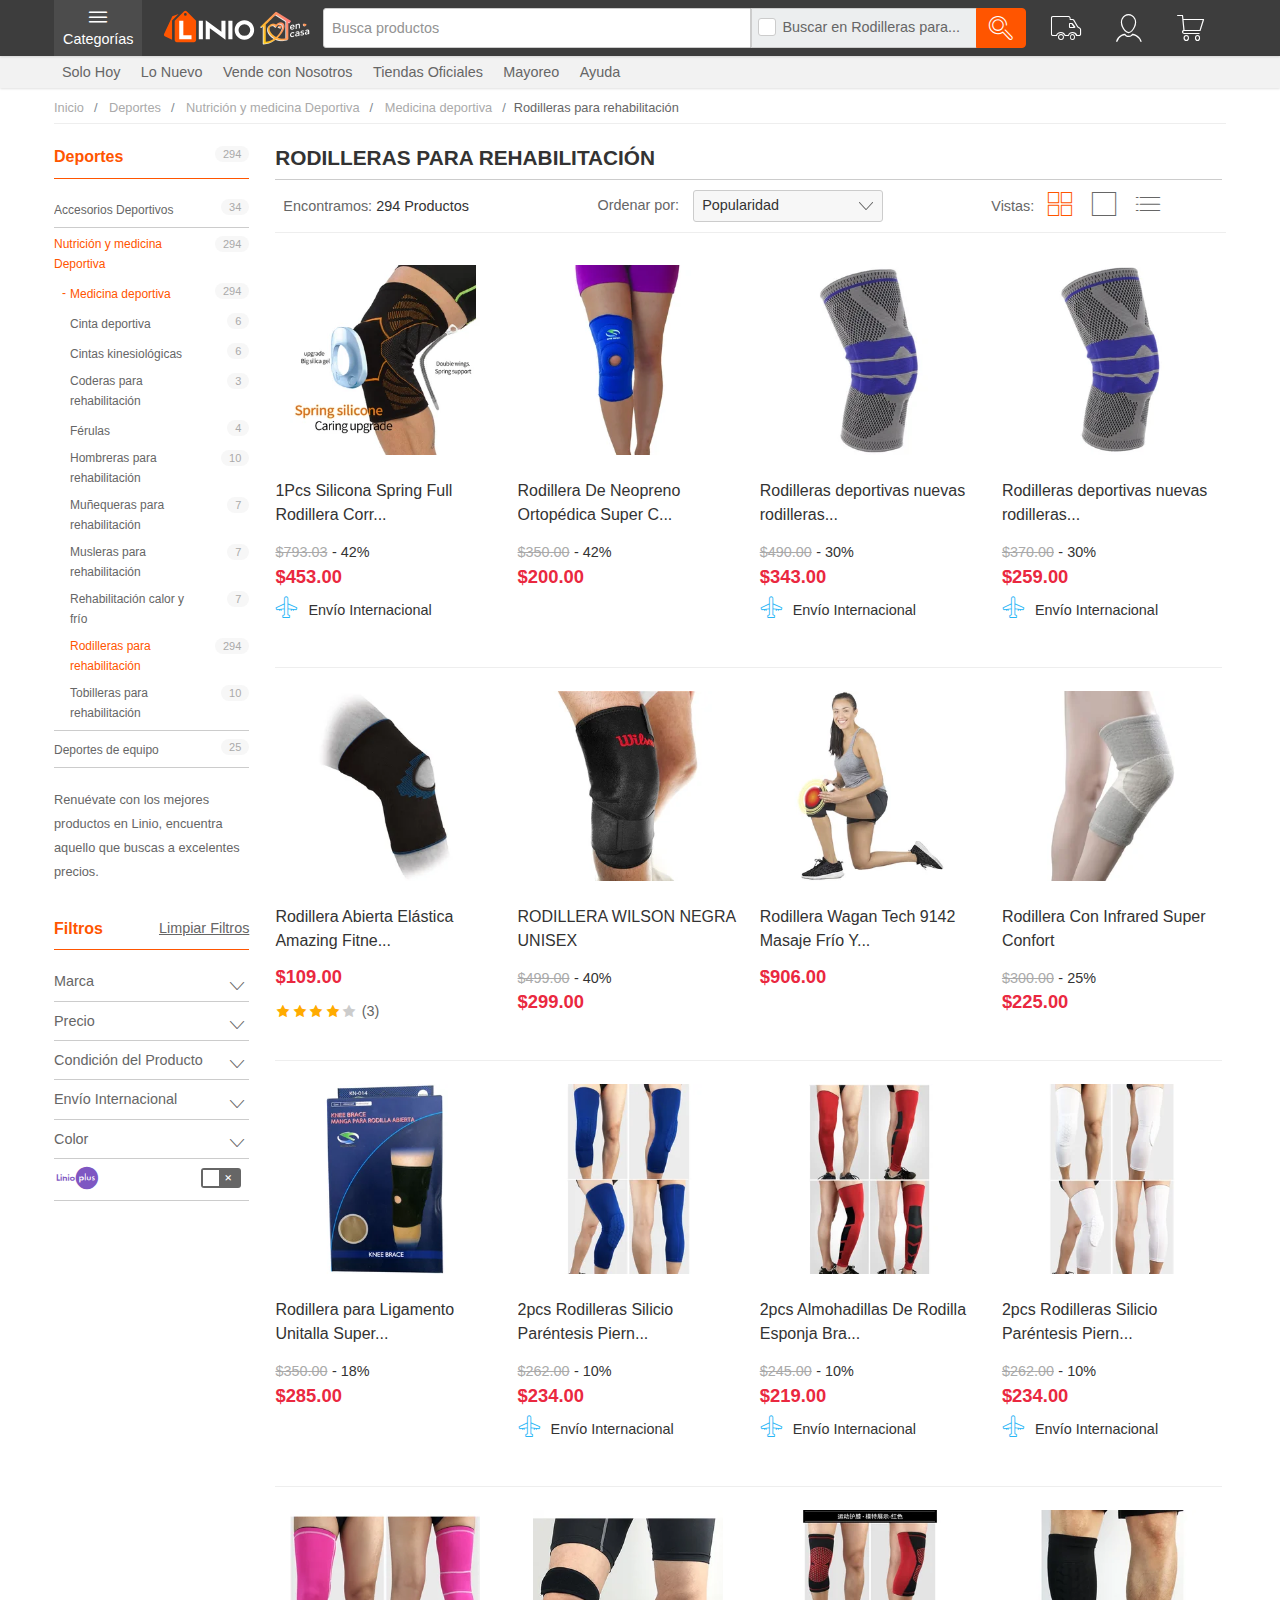
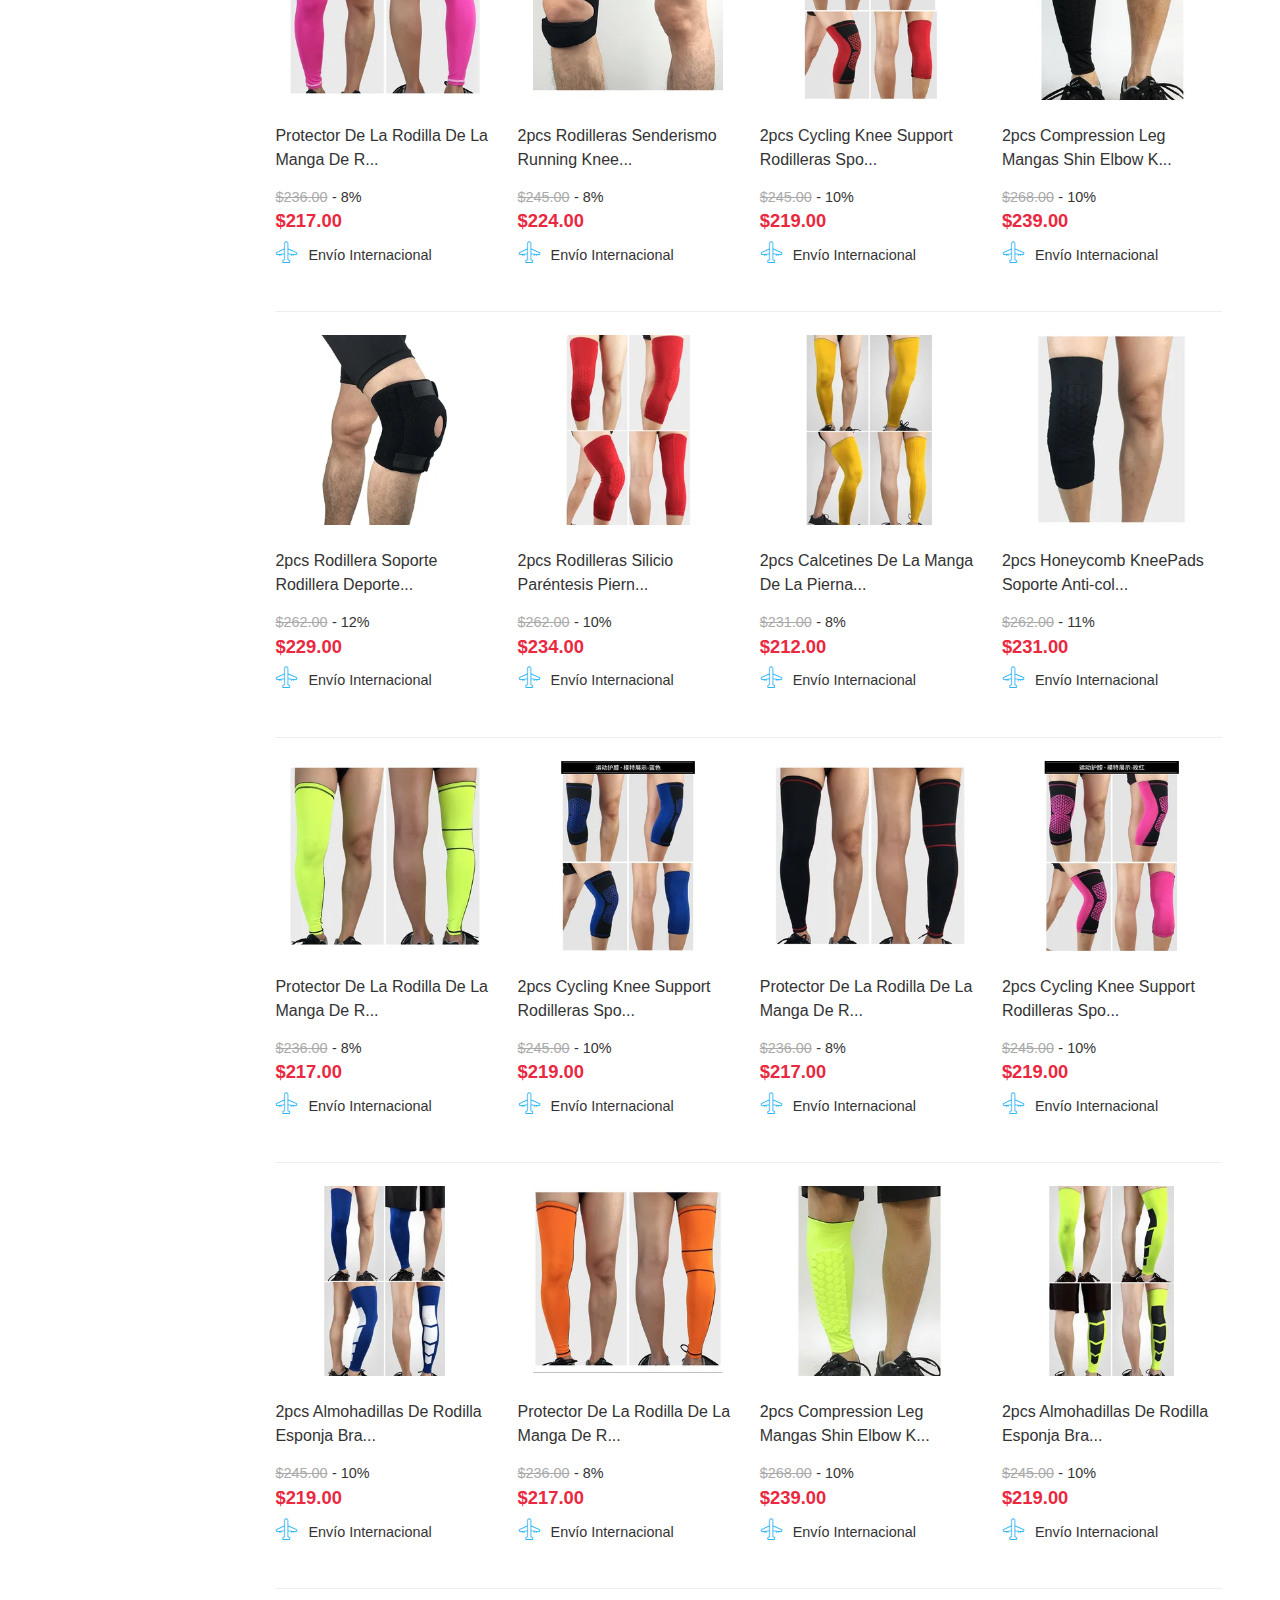
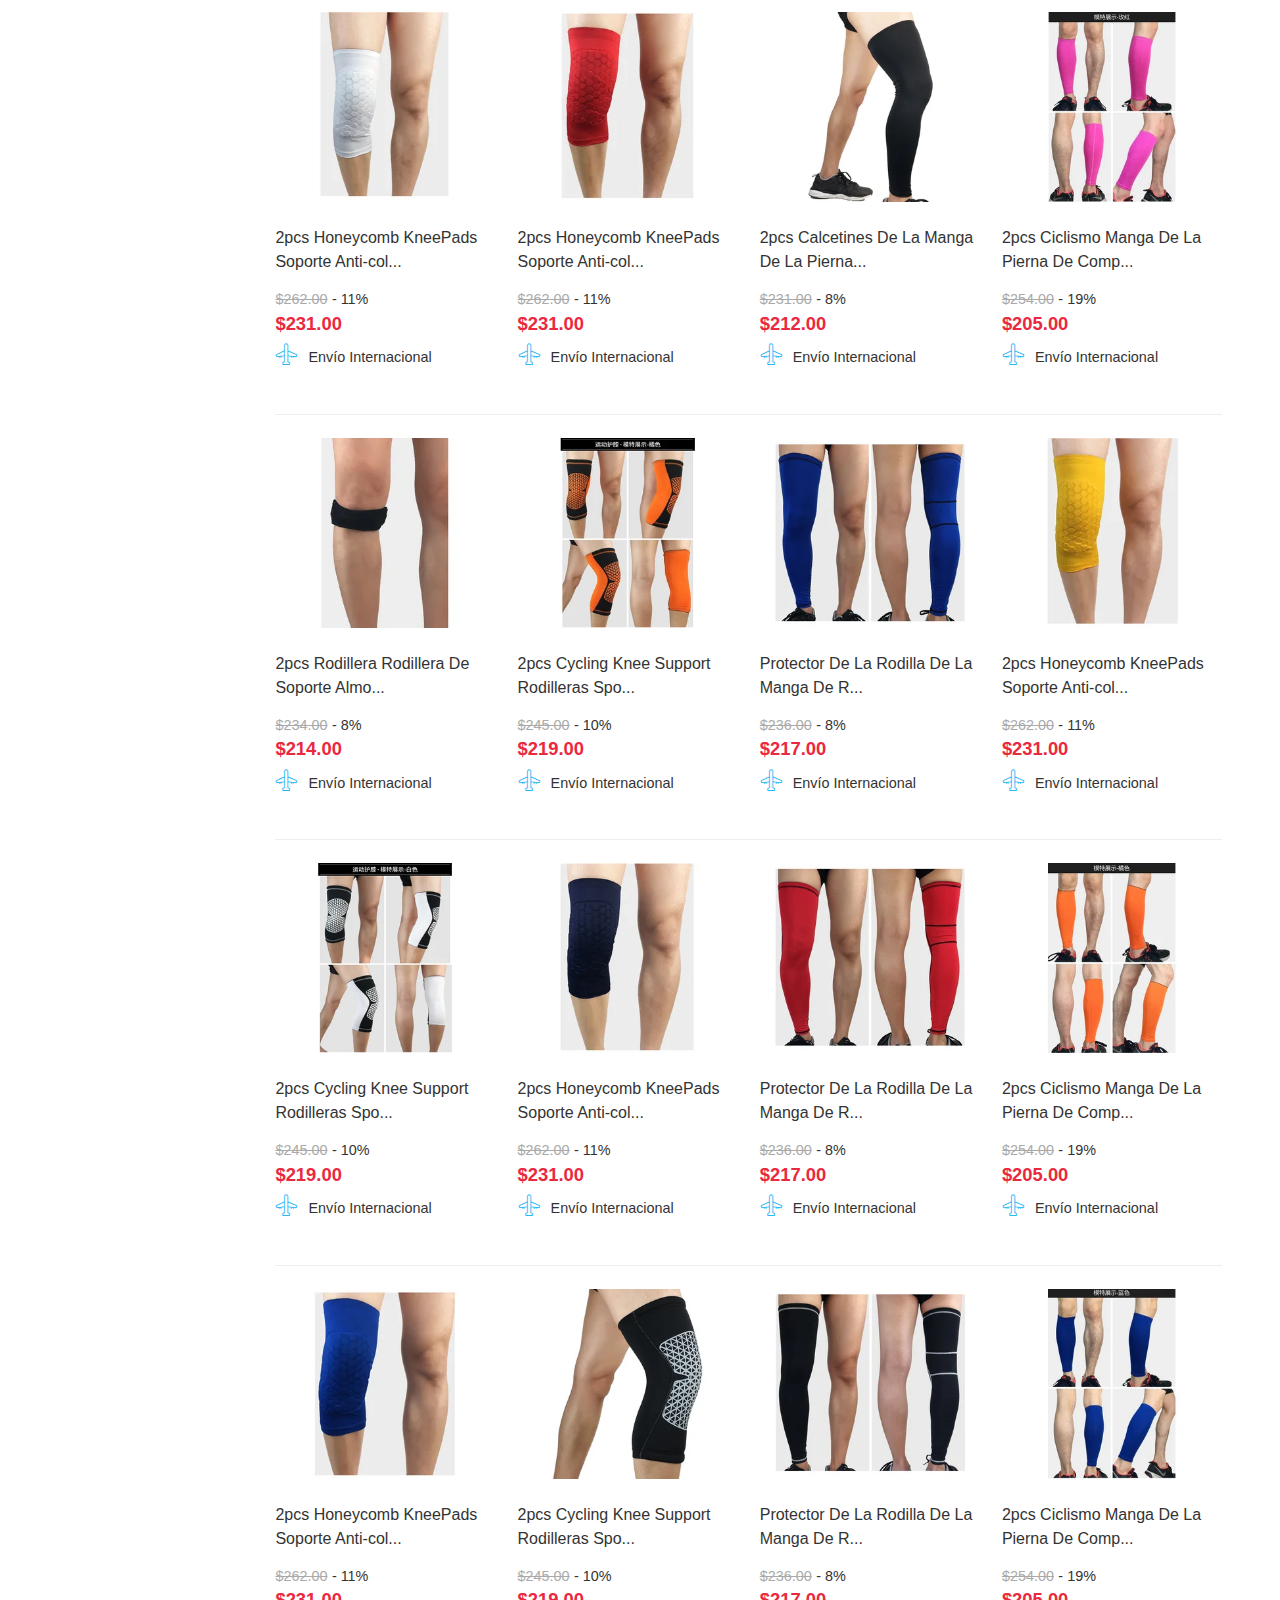
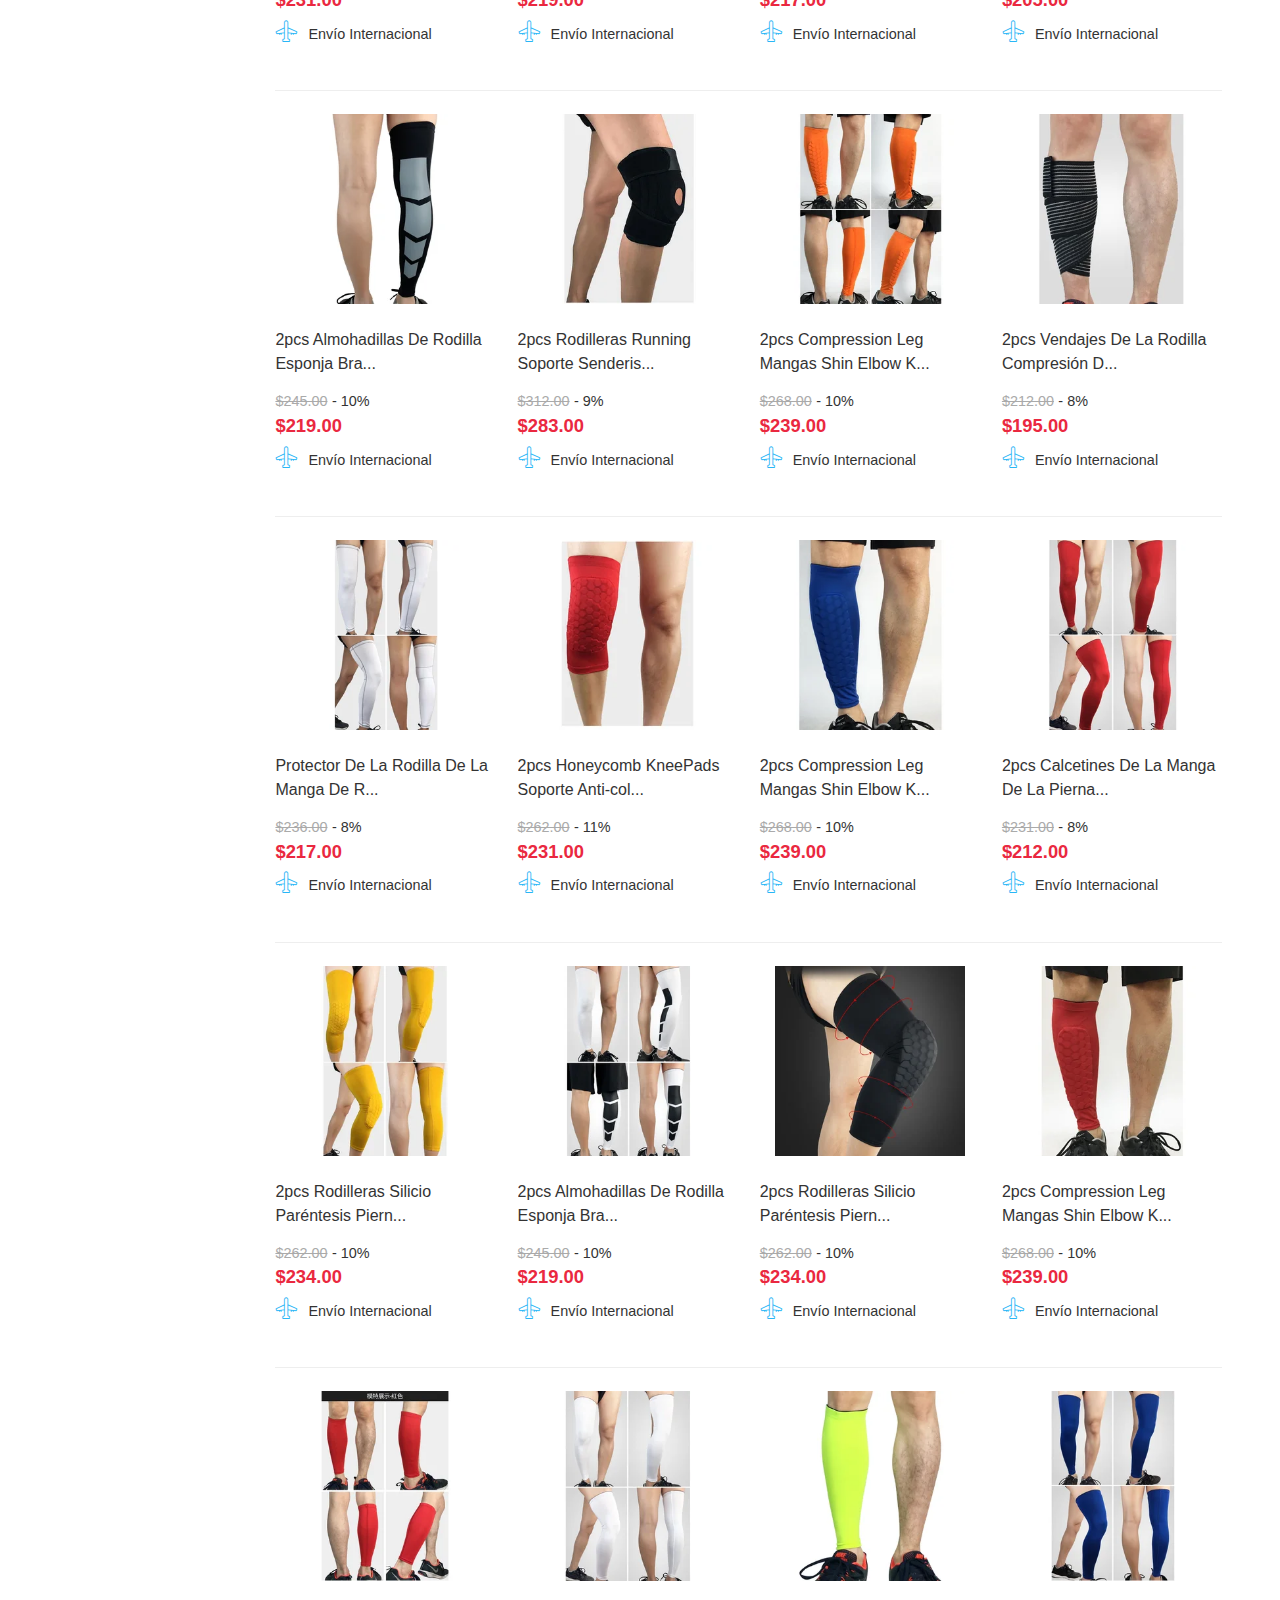
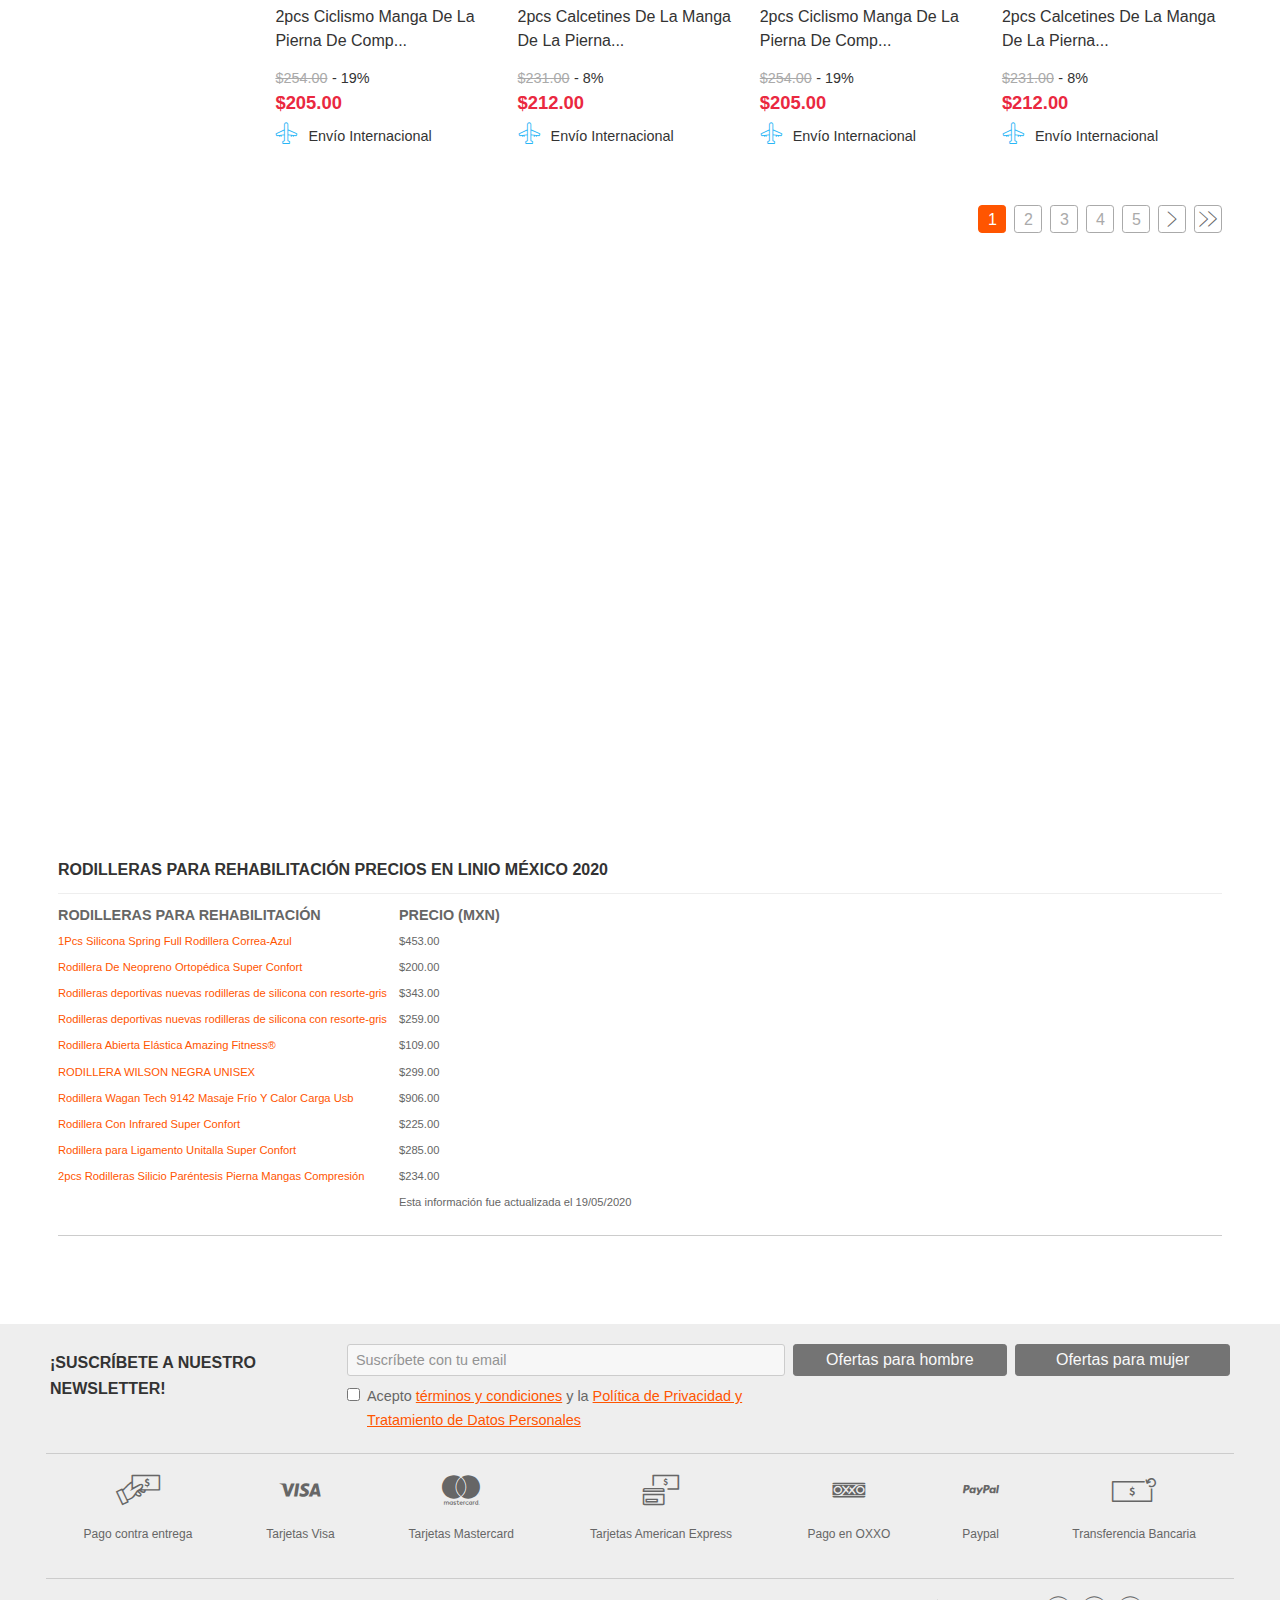
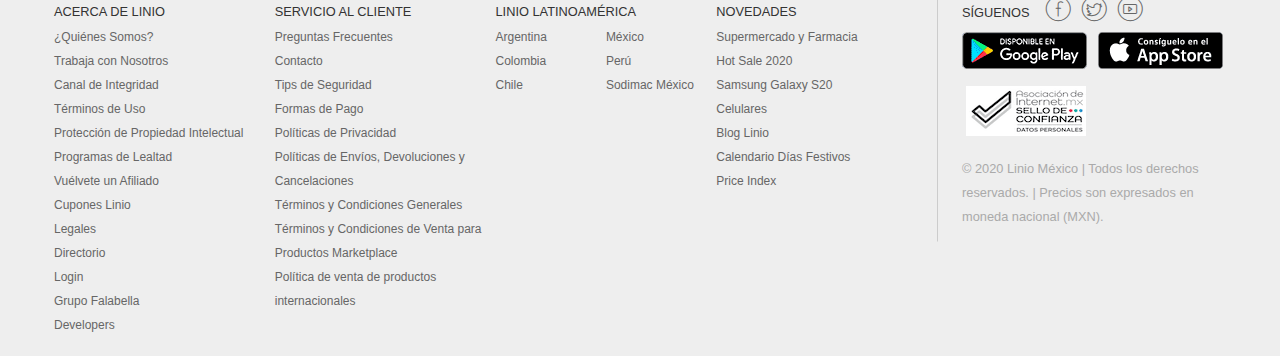
==== commit db8664d2: "1" ====
--- a/index.html
+++ b/index.html
@@ -1,1660 +1,8454 @@
 <!DOCTYPE html>
 <html>
-        
-<title>Venta de bicicletas   Tienda de Bicicletas – Bicicletas de Ruta , Bicicletas de Montaña , Bicicletas de Triatlón , Bicicletas BMX y ACCESORIOS  - Bikestore Tienda de Bicicletas</title>
-<meta name="description" content="Tienda de Bicicletas, Bicicletas de Ruta , Bicicletas de Montaña , Bicicletas de Triatlón , Bicicletas BMX y ACCESORIOS">
-<meta name="keywords" content="Tienda de Bicicletas, Bicicletas de Ruta , Bicicletas de Montaña , Bicicletas de Triatlón , Bicicletas BMX y ACCESORIOS">
-<meta name="robots" content="INDEX,FOLLOW">
-<link rel="icon" href="https://www.bikestore.com.mx/media/favicon/default/favicon.ico" type="image/x-icon">
-<link rel="shortcut icon" href="https://www.bikestore.com.mx/media/favicon/default/favicon.ico" type="image/x-icon">
-
-<!-- Place favicon.ico in the root directory -->
-<link href="./Venta de bicicletas Tienda de Bicicletas – Bicicletas de Ruta , Bicicletas de Montaña , Bicicletas de Triatlón , Bicicletas BMX y ACCESORIOS - Bikestore Tienda de Bicicletas_files/css" rel="stylesheet">
-<link rel="stylesheet" type="text/css" href="./Venta de bicicletas Tienda de Bicicletas – Bicicletas de Ruta , Bicicletas de Montaña , Bicicletas de Triatlón , Bicicletas BMX y ACCESORIOS - Bikestore Tienda de Bicicletas_files/fonts.css">
-<link rel="stylesheet" type="text/css" href="./Venta de bicicletas Tienda de Bicicletas – Bicicletas de Ruta , Bicicletas de Montaña , Bicicletas de Triatlón , Bicicletas BMX y ACCESORIOS - Bikestore Tienda de Bicicletas_files/grids.css">
-<link rel="stylesheet" href="./Venta de bicicletas Tienda de Bicicletas – Bicicletas de Ruta , Bicicletas de Montaña , Bicicletas de Triatlón , Bicicletas BMX y ACCESORIOS - Bikestore Tienda de Bicicletas_files/normalize.css">
-<link rel="stylesheet" href="./Venta de bicicletas Tienda de Bicicletas – Bicicletas de Ruta , Bicicletas de Montaña , Bicicletas de Triatlón , Bicicletas BMX y ACCESORIOS - Bikestore Tienda de Bicicletas_files/main.css">
-<script type="text/javascript" async="" src="./Venta de bicicletas Tienda de Bicicletas – Bicicletas de Ruta , Bicicletas de Montaña , Bicicletas de Triatlón , Bicicletas BMX y ACCESORIOS - Bikestore Tienda de Bicicletas_files/f.txt"></script><script id="facebook-jssdk" src="./Venta de bicicletas Tienda de Bicicletas – Bicicletas de Ruta , Bicicletas de Montaña , Bicicletas de Triatlón , Bicicletas BMX y ACCESORIOS - Bikestore Tienda de Bicicletas_files/xfbml.customerchat.js"></script><script async="" src="./Venta de bicicletas Tienda de Bicicletas – Bicicletas de Ruta , Bicicletas de Montaña , Bicicletas de Triatlón , Bicicletas BMX y ACCESORIOS - Bikestore Tienda de Bicicletas_files/analytics.js"></script><script async="" src="./Venta de bicicletas Tienda de Bicicletas – Bicicletas de Ruta , Bicicletas de Montaña , Bicicletas de Triatlón , Bicicletas BMX y ACCESORIOS - Bikestore Tienda de Bicicletas_files/fbevents.js"></script><script>window.jQuery || document.write('<script src="https://www.bikestore.com.mx/skin/frontend/bikestore/default/js/vendor/jquery-1.11.2.min.js"><\/script>')</script><script src="./Venta de bicicletas Tienda de Bicicletas – Bicicletas de Ruta , Bicicletas de Montaña , Bicicletas de Triatlón , Bicicletas BMX y ACCESORIOS - Bikestore Tienda de Bicicletas_files/jquery-1.11.2.min.js"></script>
-<script src="./Venta de bicicletas Tienda de Bicicletas – Bicicletas de Ruta , Bicicletas de Montaña , Bicicletas de Triatlón , Bicicletas BMX y ACCESORIOS - Bikestore Tienda de Bicicletas_files/modernizr-2.8.3.min.js"></script>
-
-
-<!--[if lt IE 7]>
-<script type="text/javascript">
-//<![CDATA[
-    var BLANK_URL = 'https://www.bikestore.com.mx/js/blank.html';
-    var BLANK_IMG = 'https://www.bikestore.com.mx/js/spacer.gif';
-//]]>
+<head>
+    <meta charset="UTF-8">
+    <meta name="viewport" content="width=device-width, shrink-to-fit=no, user-scalable=no">
+    <meta http-equiv="x-ua-compatible" content="ie=edge">
+    <meta property="fb:app_id" content="147631768769163">
+    <meta name="keywords" content="">
+    <meta name="format-detection" content="telephone=no">
+
+    <link rel="icon" href="favicon-17c6bebc7e.png" type="image/x-icon">
+    <link rel="shortcut icon" href="favicon-17c6bebc7e.png" type="image/x-icon">
+
+          <meta name="google-site-verification" content="-uK5tDdfxlHztCfBdvxJKLe137sIyEOjfWG2HldRbsg">
+    
+    <script type="text/javascript" async="" src="ld.js"></script><script type="text/javascript" async="" src="analytics.js"></script><script type="text/javascript" async="" src="f.txt"></script><script type="text/javascript" async="" src="fbevents.js"></script><script type="text/javascript" async="" src="ec.js"></script><script src="dy-coll-min.js" type="text/javascript" async="true"></script><script type="text/javascript" async="" src="load.js.gz.js" id="mabayaLoader"></script><script async="" src="ld.js"></script><script async="" src="fbevents.js"></script><script type="text/javascript" async="" src="linio-mx.js"></script><script type="text/javascript" async="" src="uwt.js"></script><script type="text/javascript" async="" src="f.txt"></script><script type="text/javascript" async="" src="f.txt"></script><script type="text/javascript" async="" src="analytics.min.js"></script><script type="text/javascript" async="" src="analytics.js"></script>
+
+                            
+    
+          <title>Rodilleras para rehabilitación - compra online a los mejores precios | Linio México</title>
+  <meta property="og:title" content="Rodilleras para rehabilitación - compra online a los mejores precios | Linio México">
+
+      <meta name="Description" content="Rodilleras para rehabilitación con ofertas y descuento compra online en Linio México. Encuentra la mayor variedad de Rodilleras para rehabilitación en un sólo click y estrena sin salir de casa">
+  <meta property="og:description" content="Rodilleras para rehabilitación con ofertas y descuento compra online en Linio México. Encuentra la mayor variedad de Rodilleras para rehabilitación en un sólo click y estrena sin salir de casa">
+
+    <meta name="apple-itunes-app" content="app-id=885989000">
+    <meta name="twitter:card" content="app">
+
+    <meta property="og:type" content="website">
+    <meta property="og:image" content="https://assets.linio.com/images/linio_logo_og-dac13811c9.png">
+    <meta property="og:site_name" content="Linio México">
+
+          <link hreflang="es-MX" rel="alternate" href="https://www.linio.com.mx/c/medicina-deportiva/rodilleras-para-rehabilitacion?adjust_adgroup=55065315115&amp;adjust_campaign=mex-semun-spla&amp;adjust_google_network=g&amp;adjust_google_placement=&amp;adjust_t=1zira0_f1h7ws&amp;gclid=EAIaIQobChMI16q8q7y_6QIV0IeyCh0GmA9lEAQYDSABEgLo0PD_BwE&amp;utm_term=sports">
+        <link hreflang="es-MX" rel="alternate" href="android-app://com.linio.android/linio/mx/c/medicina-deportiva/rodilleras-para-rehabilitacion?adjust_tracker=q2ecue&amp;adjust_campaign=AppIndexing"><link hreflang="es-MX" rel="alternate" href="ios-app://885989000/linio/mx/c/medicina-deportiva/rodilleras-para-rehabilitacion?adjust_tracker=m9j3uo&amp;adjust_campaign=AppIndexing">
+    
+      
+      <link rel="next" href="https://www.linio.com.mx/c/medicina-deportiva/rodilleras-para-rehabilitacion?adjust_t=1zira0_f1h7ws&amp;adjust_google_network=g&amp;adjust_google_placement=&amp;adjust_campaign=mex-semun-spla&amp;adjust_adgroup=55065315115&amp;utm_term=sports&amp;gclid=EAIaIQobChMI16q8q7y_6QIV0IeyCh0GmA9lEAQYDSABEgLo0PD_BwE&amp;page=2">
+  
+  <meta name="robots" content="NOINDEX,NOFOLLOW">
+  
+          <link rel="stylesheet" href="alice-3e5386feda.css">
+    
+        <script type="text/javascript">
+var lsfConfig = {
+  fbId: "516379241745326",
+  appleId: "PLEASE_CHANGE",
+  appleApiKey: "AIzaSyBXPBdvtvBRAGROzzb0Tm6LZinrWcEA7Bw",
+  appleRedirectURI:"https://www.linio.com.mx/login/oauth/apple",
+  gplusId: "859207094519-qkck9gjv05fulq8c7jiptrd5i92a6old.apps.googleusercontent.com",
+  gplusApiKey: "AIzaSyBXPBdvtvBRAGROzzb0Tm6LZinrWcEA7Bw",
+  moneyCurrency: "MXN",
+  moneyCurrencyPrefix: "$",
+  moneyDecimalPrecision: 2,
+  moneyDecimalPoint: ".",
+  moneyThousandsSeparator: ",",
+  moneyCurrencySuffix: "",
+  pointsCurrencyPrefix: "",
+  pointsDecimalPrecision: 2,
+  pointsDecimalPoint: ".",
+  pointsThousandsSeparator: ",",
+  pointsCurrencySuffix: "",
+  debug: 0,
+  shippingOptionsEnabled: 1,
+  manualFeedOnHomepageEnabled: 1,
+  searchUrl: "/search",
+  storeCards: 1,
+  storeZipcode: "06500",
+  displayDiscounts: 1,
+  displayMixedPrice: 0,
+  mixedPriceFrom: "ó desde",
+  fastCheckoutEnabled: 1,
+  rewardPointsEnabled: 1,
+  cartPageEnabled: 1,
+  selectProductQuantityEnabled: 1,
+  hashableBins: [],
+  country: "mx",
+  store: "mx",
+  thirdPartyModules: ["\/\/www.googletagmanager.com\/gtm.js?id=GTM-D3X3","\/\/dynamic-yield.linio.com\/api\/scripts\/8767303\/api_static.js","\/\/dynamic-yield.linio.com\/api\/scripts\/8767303\/api_dynamic.js","\/\/cdn.scarabresearch.com\/js\/15DEFCEB08E4CA14\/scarab-v2.js"],
+  showPriceForUnavailableProducts: 0,
+  productSoldOut: "Agotado",
+  displayClickToCall: 1,
+  taxPayerIdRequired: false,
+  legalTaxpayerPersonId: "0",
+  tokenizationEnabled: 1,
+  tokenizationExcluded: [],
+  storePickupAssetPath: "https://assets.linio.com/images/icons/markers/",
+  markerClusterAssetPath: "https://assets.linio.com/js/google/markerclusterer/m",
+  searchSuggestionsUrl: "algolia.net/1/indexes/",
+  searchSuggestionsIndex: "live_autocomplete_mx_query_suggestions",
+  searchSuggestionsLimit: 7,
+  shopInShopSuggestionsLimit: 3,
+  searchApiKey: "996bfcc74e761a1e82122e31a678c435",
+  searchAppId: "01XYQMSJPB",
+  searchInShopInShop: "en",
+  paypalKey: "EC9GM47RsM0TLXAQPte-2fQzNkw9R3crXEojL0YRmtP8moCX6ed7OqcLJQK_337KuhXBjFEFpv600eym",
+  paypalEnv: "production",
+  memberships: [],
+  saveForLaterEnabled: 1,
+  nationalRegistrationNumberWarning: "Para continuar ingresa tu RUT",
+  catalogDefaultViewType: "sm",
+  passwordStrength0: "Débil",
+  passwordStrength1: "Media",
+  passwordStrength2: "Segura",
+  passwordStrength3: "Muy Segura",
+  passwordStrengthHint: "Utiliza 8 caracteres como mínimo con una combinación de letras, números y símbolos.",
+  displaySponsoredProductsRedistributed: "1",
+  displayPromotionalPriceTooltip: 0,
+  replaceProductEnabled: 0
+};
 </script>
-<![endif]-->
-<link rel="stylesheet" type="text/css" href="./Venta de bicicletas Tienda de Bicicletas – Bicicletas de Ruta , Bicicletas de Montaña , Bicicletas de Triatlón , Bicicletas BMX y ACCESORIOS - Bikestore Tienda de Bicicletas_files/9882587bd651eb61a45fbd2a068cbb55.css" media="all">
-<script type="text/javascript" src="./Venta de bicicletas Tienda de Bicicletas – Bicicletas de Ruta , Bicicletas de Montaña , Bicicletas de Triatlón , Bicicletas BMX y ACCESORIOS - Bikestore Tienda de Bicicletas_files/f71d48d13e82d1399027434e12a55c5d.js"></script>
-<link rel="stylesheet" href="./Venta de bicicletas Tienda de Bicicletas – Bicicletas de Ruta , Bicicletas de Montaña , Bicicletas de Triatlón , Bicicletas BMX y ACCESORIOS - Bikestore Tienda de Bicicletas_files/css(1)">
-<link rel="stylesheet" href="./Venta de bicicletas Tienda de Bicicletas – Bicicletas de Ruta , Bicicletas de Montaña , Bicicletas de Triatlón , Bicicletas BMX y ACCESORIOS - Bikestore Tienda de Bicicletas_files/bootstrap.min.css">
-<link rel="stylesheet" href="./Venta de bicicletas Tienda de Bicicletas – Bicicletas de Ruta , Bicicletas de Montaña , Bicicletas de Triatlón , Bicicletas BMX y ACCESORIOS - Bikestore Tienda de Bicicletas_files/font-awesome.min.css">
-<link href="https://www.bikestore.com.mx/blog/rss/index/store_id/1/" title="Blog" rel="alternate" type="application/rss+xml">
-<!--[if (gte IE 9) | (IEMobile)]><!-->
-<link rel="stylesheet" type="text/css" href="./Venta de bicicletas Tienda de Bicicletas – Bicicletas de Ruta , Bicicletas de Montaña , Bicicletas de Triatlón , Bicicletas BMX y ACCESORIOS - Bikestore Tienda de Bicicletas_files/font.css" media="all">
-<link rel="stylesheet" type="text/css" href="./Venta de bicicletas Tienda de Bicicletas – Bicicletas de Ruta , Bicicletas de Montaña , Bicicletas de Triatlón , Bicicletas BMX y ACCESORIOS - Bikestore Tienda de Bicicletas_files/style.css" media="all">
-<!--<![endif]-->
-
-<script type="text/javascript">
-//<![CDATA[
-Mage.Cookies.path     = '/';
-Mage.Cookies.domain   = '.www.bikestore.com.mx';
-//]]>
+    <script type="text/javascript">
+var lsfTranslations = {
+  ctcCalling: "Te estamos marcando, gracias por contactarnos.",
+  ctcSuccess: "LLamada en curso, uno de nuestros agentes te atiende ahora mismo.",
+  ctcNoAnswer: "No pudimos comunicarnos contigo. <br> Si lo deseas podemos marcarte de nuevo Haz click en \"Contactarme\".",
+  ctcWrongNumber: "El número que ingresaste es incorrecto. <br> Por favor revisa que el numero de tu telefono celular sea correcto.",
+  reviewShippingInformation: "Tu tarjeta ha sido agregada, por favor verifica tu dirección y tipo de envío y agrega tu CVV, antes de finalizar tu compra",
+  cheapestOption: "Envío más barato",
+  cheapestShippingOption: "El costo de envío será el menor. Sin embargo, el tiempo de entrega puede variar dependiendo del origen del producto.",
+  fastestOption: "Envío más rápido",
+  fastestShippingOption: "Tu producto llegará en un tiempo menor al establecido al pagar un monto extra en el costo de envío.",
+  fastLaneSave: "Guardar Configuración",
+  fastLaneEnabled: "Activar \"Click y Compra\"",
+  fastLaneFreeShipping: "Envío Gratis",
+  successFastLaneMessage: "Tus configuraciones de \"Click y Compra\" se guardaron correctamente. Puedes revisar tus preferencias en esta página y editarlas cuando quieras.",
+  disableFastLaneMessage: "Tu configuracion fue desactivada exitosamente.",
+  intlPaymentRestriction: "Los productos internacionales sólo podrán pagarse con PayPal y se cobrarán en dólares. Una vez que hayas finalizado tu compra, podría haber una ligera variación en tu estado de cuenta, ya que dependerá del tipo de cambio del momento.",
+  checkoutInvalidTokenMessage: "El número BIN de su tarjeta no es valido. Por favor, intente de nuevo con otra tarjeta.",
+  selectPickupStore: "Por favor seleccione una tienda para recoger su paquete",
+  nationalRegistrationNumber: "Número de Identificación",
+  taxIdentificationNumber: "NIT (sin dígito verificador)",
+  itemShippingLoading: "Cargando...",
+  itemOutOfStock: "Agotado",
+}
 </script>
-<meta name="viewport" content="initial-scale=1.0, width=device-width">
-
-<script type="text/javascript">
-//<![CDATA[
-optionalZipCountries = ["IE","PA","HK","MO"];
-//]]>
-</script>
-<script src="./Venta de bicicletas Tienda de Bicicletas – Bicicletas de Ruta , Bicicletas de Montaña , Bicicletas de Triatlón , Bicicletas BMX y ACCESORIOS - Bikestore Tienda de Bicicletas_files/conekta.js"></script><!-- Facebook Ads Extension for Magento -->
-
-<script type="text/javascript">//<![CDATA[
-        var Translator = new Translate({"HTML tags are not allowed":"No est\u00e1n permitidas las etiquetas HTML","Please select an option.":"Seleccione una opci\u00f3n.","This is a required field.":"Este es un campo obligatorio.","Please enter a valid number in this field.":"Ingrese un n\u00famero v\u00e1lido en este campo.","The value is not within the specified range.":"El valor no est\u00e1 dentro del rango permitido.","Please use numbers only in this field. Please avoid spaces or other characters such as dots or commas.":"En este campo s\u00f3lo se pueden escribir n\u00fameros. Evite los espacios en blanco u otros caracteres, como los puntos o las comas, por ejemplo.","Please use letters only (a-z or A-Z) in this field.":"Por favor, use s\u00f3lo letras (a-z o A-Z) en este campo.","Please use only letters (a-z), numbers (0-9) or underscore(_) in this field, first character should be a letter.":"Utilice s\u00f3lo letras (a-z), n\u00fameros (0-9) o guiones bajos (_) en este campo. El primer caracter debe ser una letra.","Please use only letters (a-z or A-Z) or numbers (0-9) only in this field. No spaces or other characters are allowed.":"Por favor, utilice solo letras (a-z o A-Z) o n\u00fameros (0-9) solo en este campo. No est\u00e1n permitidos los espacios u otros caracteres.","Please use only letters (a-z or A-Z) or numbers (0-9) or spaces and # only in this field.":"Por favor, utilice solo letras (a-z o A-Z) o n\u00fameros (0-9) o espacios y # solo en este campo.","Please enter a valid phone number. For example (123) 456-7890 or 123-456-7890.":"Ingrese un n\u00famero de tel\u00e9fono v\u00e1lido. Por ejemplo: (123) 456-7890 o 123-456-7890.","Please enter a valid fax number. For example (123) 456-7890 or 123-456-7890.":"Por favor, introduzca un n\u00famero de fax v\u00e1lido. Por ejemplo (123) 456-7890 o 123-456-7890.","Please enter a valid date.":"Ingrese una fecha v\u00e1lida.","The From Date value should be less than or equal to the To Date value.":"El valor Desde la fecha debe ser inferior o igual al valor Hasta la fecha.","Please enter a valid email address. For example johndoe@domain.com.":"Ingrese una direcci\u00f3n de correo electr\u00f3nico v\u00e1lida. Por ejemplo: juanperez@dominio.com.","Please use only visible characters and spaces.":"Por favor, utilice solo caracteres visibles y espacios.","Please enter 6 or more characters. Leading or trailing spaces will be ignored.":"Introduzca 6 o m\u00e1s caracteres. Se ignorar\u00e1n los espacios antes o despu\u00e9s.","Please enter 7 or more characters. Password should contain both numeric and alphabetic characters.":"Por favor, introduzca 7 o m\u00e1s caracteres. La contrase\u00f1a tiene que contener tanto caracteres num\u00e9ricos como alfab\u00e9ticos.","Please make sure your passwords match.":"Aseg\u00farese de que sus contrase\u00f1as coincidan.","Please enter a valid URL. Protocol is required (http:\/\/, https:\/\/ or ftp:\/\/)":"Por favor, introduzca una URL v\u00e1lida. Es necesario el protocolo (http:\/\/, https:\/\/ or ftp:\/\/)","Please enter a valid URL. For example http:\/\/www.example.com or www.example.com":"Por favor, introduzca una URL v\u00e1lida. Por ejemplo, http:\/\/www.example.com o www.example.com","Please enter a valid URL Key. For example \"example-page\", \"example-page.html\" or \"anotherlevel\/example-page\".":"Por favor, introduzca una Clave de URL v\u00e1lida. Por ejemplo  \"pagina-ejemplo\", \"pagina-ejemplo.html\" o \"otronivel\/pagina-ejemplo\"","Please enter a valid XML-identifier. For example something_1, block5, id-4.":"Por favor, introduzca un identificador-XML v\u00e1lido. Por ejemplo, algo_1, bloque5, id-4.","Please enter a valid social security number. For example 123-45-6789.":"Ingrese un n\u00famero de seguro social v\u00e1lido. Por ejemplo: 123-45-6789.","Please enter a valid zip code. For example 90602 or 90602-1234.":"Ingrese un c\u00f3digo postal v\u00e1lido. Por ejemplo: 90602 o 90602-1234.","Please enter a valid zip code.":"Ingrese un c\u00f3digo postal v\u00e1lido.","Please use this date format: dd\/mm\/yyyy. For example 17\/03\/2006 for the 17th of March, 2006.":"Utilice este formato de fecha: dd\/mm\/aaaa. Por ejemplo, 17\/03\/2006 para el 17 de marzo de 2006.","Please enter a valid $ amount. For example $100.00.":"Ingrese un monto v\u00e1lido en $. Por ejemplo: $100.00.","Please select one of the above options.":"Por favor, selecciona una de las opciones anteriores.","Please select one of the options.":"Seleccione una de las opciones.","Please select State\/Province.":"Por favor, selecciona Estado\/Provincia.","Please enter a number greater than 0 in this field.":"Ingrese un n\u00famero mayor que 0 en este campo.","Please enter a number 0 or greater in this field.":"Por favor, introduzca un n\u00famero 0 o superior en este campo.","Please enter a valid credit card number.":"Ingrese un n\u00famero de tarjeta de cr\u00e9dito v\u00e1lido.","Credit card number does not match credit card type.":"El n\u00famero de tarjeta de cr\u00e9dito no se ajusta al tipo de tarjeta de cr\u00e9dito.","Card type does not match credit card number.":"El tipo de tarjeta no se ajusta al n\u00famero de tarjeta de cr\u00e9dito.","Incorrect credit card expiration date.":"Fecha de caducidad de la tarjeta de cr\u00e9dito incorrecta","Please enter a valid credit card verification number.":"Introduzca un n\u00famero correcto de verificaci\u00f3n de tarjeta de cr\u00e9dito.","Please use only letters (a-z or A-Z), numbers (0-9) or underscore(_) in this field, first character should be a letter.":"Por favor, utilice solamente letras (a-z o A-Z), n\u00fameros (0-9) o guion bajo (_) en este campo, el primer car\u00e1cter debe ser una letra.","Please input a valid CSS-length. For example 100px or 77pt or 20em or .5ex or 50%.":"Por favor, introduzca una longitud v\u00e1lida de CSS. Por ejemplo, 100px o 77pt o 20em o .5ex o 50%","Text length does not satisfy specified text range.":"La longitud del texto no satisface el rango de texto se\u00f1alado","Please enter a number lower than 100.":"Por favor, introduzca un n\u00famero menor que 100.","Please select a file":"Por favor seleccione un archivo","Please enter issue number or start date for switch\/solo card type.":"Por favor, introduzca un n\u00famero de emisi\u00f3n o fecha de inicio para el tipo de tarjeta switch\/solo.","Please wait, loading...":"Espera, por favor. Cargando....","This date is a required value.":"La fecha es un valor obligatorio.","Please enter a valid day (1-%d).":"Por favor, introduzca un d\u00eda v\u00e1lido (1-%d).","Please enter a valid month (1-12).":"Por favor, introduzca un mes v\u00e1lido (1-12).","Please enter a valid year (1900-%d).":"Por favor, introduzca un a\u00f1o v\u00e1lido (1900-%d).","Please enter a valid full date":"Por favor, introduzca una fecha v\u00e1lida completa","Please enter a valid date between %s and %s":"Por favor, introduzca una fecha v\u00e1lida entre %s y %s","Please enter a valid date equal to or greater than %s":"Por favor, introduzca una fecha v\u00e1lida igual o superior a %s","Please enter a valid date less than or equal to %s":"Por favor, introduzca una fecha v\u00e1lida menor o igual a %s","Complete":"Completo","Add Products":"A\u00f1adir productos","Please choose to register or to checkout as a guest":"Por favor, seleccione la opci\u00f3n de registrarse o la de tramitar el pedido como invitado","Your order cannot be completed at this time as there is no shipping methods available for it. Please make necessary changes in your shipping address.":"Su pedido no puede completarse en este momento ya que no hay m\u00e9todos de env\u00edo disponibles. Realice los cambios necesarios en su direcci\u00f3n de env\u00edo.","Please specify shipping method.":"Por favor, especifique el modo de env\u00edo.","Your order cannot be completed at this time as there is no payment methods available for it.":"Su pedido no se ha podido completar porque no hay ning\u00fan m\u00e9todo de pago disponible.","Please specify payment method.":"Especifique el m\u00e9todo de pago.","Add to Cart":"A\u00f1adir al Carrito","In Stock":"En stock","Out of Stock":"Agotado"});
-        //]]></script>    <style type="text/css">#mc_embed_signup input.mce_inline_error { border-color:#6B0505; } #mc_embed_signup div.mce_inline_error { margin: 0 0 1em 0; padding: 5px 10px; background-color:#6B0505; font-weight: bold; z-index: 1; color:#fff; }</style><script src="./Venta de bicicletas Tienda de Bicicletas – Bicicletas de Ruta , Bicicletas de Montaña , Bicicletas de Triatlón , Bicicletas BMX y ACCESORIOS - Bikestore Tienda de Bicicletas_files/f(1).txt"></script><style type="text/css">.fb_hidden{position:absolute;top:-10000px;z-index:10001}.fb_reposition{overflow:hidden;position:relative}.fb_invisible{display:none}.fb_reset{background:none;border:0;border-spacing:0;color:#000;cursor:auto;direction:ltr;font-family:"lucida grande", tahoma, verdana, arial, sans-serif;font-size:11px;font-style:normal;font-variant:normal;font-weight:normal;letter-spacing:normal;line-height:1;margin:0;overflow:visible;padding:0;text-align:left;text-decoration:none;text-indent:0;text-shadow:none;text-transform:none;visibility:visible;white-space:normal;word-spacing:normal}.fb_reset>div{overflow:hidden}@keyframes fb_transform{from{opacity:0;transform:scale(.95)}to{opacity:1;transform:scale(1)}}.fb_animate{animation:fb_transform .3s forwards}
-.fb_dialog{background:rgba(82, 82, 82, .7);position:absolute;top:-10000px;z-index:10001}.fb_dialog_advanced{border-radius:8px;padding:10px}.fb_dialog_content{background:#fff;color:#373737}.fb_dialog_close_icon{background:url(https://static.xx.fbcdn.net/rsrc.php/v3/yq/r/IE9JII6Z1Ys.png) no-repeat scroll 0 0 transparent;cursor:pointer;display:block;height:15px;position:absolute;right:18px;top:17px;width:15px}.fb_dialog_mobile .fb_dialog_close_icon{left:5px;right:auto;top:5px}.fb_dialog_padding{background-color:transparent;position:absolute;width:1px;z-index:-1}.fb_dialog_close_icon:hover{background:url(https://static.xx.fbcdn.net/rsrc.php/v3/yq/r/IE9JII6Z1Ys.png) no-repeat scroll 0 -15px transparent}.fb_dialog_close_icon:active{background:url(https://static.xx.fbcdn.net/rsrc.php/v3/yq/r/IE9JII6Z1Ys.png) no-repeat scroll 0 -30px transparent}.fb_dialog_iframe{line-height:0}.fb_dialog_content .dialog_title{background:#6d84b4;border:1px solid #365899;color:#fff;font-size:14px;font-weight:bold;margin:0}.fb_dialog_content .dialog_title>span{background:url(https://static.xx.fbcdn.net/rsrc.php/v3/yd/r/Cou7n-nqK52.gif) no-repeat 5px 50%;float:left;padding:5px 0 7px 26px}body.fb_hidden{height:100%;left:0;margin:0;overflow:visible;position:absolute;top:-10000px;transform:none;width:100%}.fb_dialog.fb_dialog_mobile.loading{background:url(https://static.xx.fbcdn.net/rsrc.php/v3/ya/r/3rhSv5V8j3o.gif) white no-repeat 50% 50%;min-height:100%;min-width:100%;overflow:hidden;position:absolute;top:0;z-index:10001}.fb_dialog.fb_dialog_mobile.loading.centered{background:none;height:auto;min-height:initial;min-width:initial;width:auto}.fb_dialog.fb_dialog_mobile.loading.centered #fb_dialog_loader_spinner{width:100%}.fb_dialog.fb_dialog_mobile.loading.centered .fb_dialog_content{background:none}.loading.centered #fb_dialog_loader_close{clear:both;color:#fff;display:block;font-size:18px;padding-top:20px}#fb-root #fb_dialog_ipad_overlay{background:rgba(0, 0, 0, .4);bottom:0;left:0;min-height:100%;position:absolute;right:0;top:0;width:100%;z-index:10000}#fb-root #fb_dialog_ipad_overlay.hidden{display:none}.fb_dialog.fb_dialog_mobile.loading iframe{visibility:hidden}.fb_dialog_mobile .fb_dialog_iframe{position:sticky;top:0}.fb_dialog_content .dialog_header{background:linear-gradient(from(#738aba), to(#2c4987));border-bottom:1px solid;border-color:#043b87;box-shadow:white 0 1px 1px -1px inset;color:#fff;font:bold 14px Helvetica, sans-serif;text-overflow:ellipsis;text-shadow:rgba(0, 30, 84, .296875) 0 -1px 0;vertical-align:middle;white-space:nowrap}.fb_dialog_content .dialog_header table{height:43px;width:100%}.fb_dialog_content .dialog_header td.header_left{font-size:12px;padding-left:5px;vertical-align:middle;width:60px}.fb_dialog_content .dialog_header td.header_right{font-size:12px;padding-right:5px;vertical-align:middle;width:60px}.fb_dialog_content .touchable_button{background:linear-gradient(from(#4267B2), to(#2a4887));background-clip:padding-box;border:1px solid #29487d;border-radius:3px;display:inline-block;line-height:18px;margin-top:3px;max-width:85px;padding:4px 12px;position:relative}.fb_dialog_content .dialog_header .touchable_button input{background:none;border:none;color:#fff;font:bold 12px Helvetica, sans-serif;margin:2px -12px;padding:2px 6px 3px 6px;text-shadow:rgba(0, 30, 84, .296875) 0 -1px 0}.fb_dialog_content .dialog_header .header_center{color:#fff;font-size:16px;font-weight:bold;line-height:18px;text-align:center;vertical-align:middle}.fb_dialog_content .dialog_content{background:url(https://static.xx.fbcdn.net/rsrc.php/v3/y9/r/jKEcVPZFk-2.gif) no-repeat 50% 50%;border:1px solid #4a4a4a;border-bottom:0;border-top:0;height:150px}.fb_dialog_content .dialog_footer{background:#f5f6f7;border:1px solid #4a4a4a;border-top-color:#ccc;height:40px}#fb_dialog_loader_close{float:left}.fb_dialog.fb_dialog_mobile .fb_dialog_close_button{text-shadow:rgba(0, 30, 84, .296875) 0 -1px 0}.fb_dialog.fb_dialog_mobile .fb_dialog_close_icon{visibility:hidden}#fb_dialog_loader_spinner{animation:rotateSpinner 1.2s linear infinite;background-color:transparent;background-image:url(https://static.xx.fbcdn.net/rsrc.php/v3/yD/r/t-wz8gw1xG1.png);background-position:50% 50%;background-repeat:no-repeat;height:24px;width:24px}@keyframes rotateSpinner{0%{transform:rotate(0deg)}100%{transform:rotate(360deg)}}
-.fb_iframe_widget{display:inline-block;position:relative}.fb_iframe_widget span{display:inline-block;position:relative;text-align:justify}.fb_iframe_widget iframe{position:absolute}.fb_iframe_widget_fluid_desktop,.fb_iframe_widget_fluid_desktop span,.fb_iframe_widget_fluid_desktop iframe{max-width:100%}.fb_iframe_widget_fluid_desktop iframe{min-width:220px;position:relative}.fb_iframe_widget_lift{z-index:1}.fb_iframe_widget_fluid{display:inline}.fb_iframe_widget_fluid span{width:100%}
-.fb_mpn_mobile_landing_page_slide_in{animation-duration:200ms;animation-name:fb_mpn_landing_page_slide_in;transition-timing-function:ease-in}.fb_mpn_mobile_landing_page_slide_out{animation-duration:200ms;animation-name:fb_mpn_landing_page_slide_out;transition-timing-function:ease-in}.fb_mpn_mobile_bounce_in{animation-duration:300ms;animation-name:fb_mpn_bounce_in;transition-timing-function:ease-in}.fb_mpn_mobile_bounce_out{animation-duration:300ms;animation-name:fb_mpn_bounce_out;transition-timing-function:ease-in}.fb_customer_chat_bounce_in_v2{animation-duration:300ms;animation-name:fb_bounce_in_v2;transition-timing-function:ease-in}.fb_customer_chat_bounce_out_v2{animation-duration:300ms;animation-name:fb_bounce_out_v2;transition-timing-function:ease-in}.fb_customer_chat_bounce_in_v2_mobile_chat_started{animation-duration:300ms;animation-name:fb_bounce_in_v2_mobile_chat_started;transition-timing-function:ease-in}.fb_customer_chat_bounce_out_v2_mobile_chat_started{animation-duration:300ms;animation-name:fb_bounce_out_v2_mobile_chat_started;transition-timing-function:ease-in}.fb_customer_chat_bubble_pop_in{animation-duration:250ms;animation-name:fb_customer_chat_bubble_bounce_in_animation}.fb_customer_chat_bubble_animated_no_badge{box-shadow:0 3px 12px rgba(0, 0, 0, .15);transition:box-shadow 150ms linear}.fb_customer_chat_bubble_animated_no_badge:hover{box-shadow:0 5px 24px rgba(0, 0, 0, .3)}.fb_customer_chat_bubble_animated_with_badge{box-shadow:-5px 4px 14px rgba(0, 0, 0, .15);transition:box-shadow 150ms linear}.fb_customer_chat_bubble_animated_with_badge:hover{box-shadow:-5px 8px 24px rgba(0, 0, 0, .2)}.fb_invisible_flow{display:inherit;height:0;overflow-x:hidden;width:0}.fb_mobile_overlay_active{background-color:#fff;height:100%;overflow:hidden;position:fixed;visibility:hidden;width:100%}@keyframes fb_mpn_landing_page_slide_in{0%{border-radius:50%;margin:0 24px;width:60px}40%{border-radius:18px}100%{margin:0 12px;width:100% - 24px}}@keyframes fb_mpn_landing_page_slide_out{0%{margin:0 12px;transform:scale(1);width:100% - 24px}60%{border-radius:18px}100%{border-radius:50%;margin:0 24px;transform:scale(1.2);width:60px}}@keyframes fb_mpn_bounce_in{0%{opacity:.5;top:100%}100%{opacity:1;top:0}}@keyframes fb_mpn_bounce_out{0%{opacity:1;top:0}100%{opacity:.5;top:100%}}@keyframes fb_bounce_in_v2{0%{opacity:0;transform:scale(0, 0);transform-origin:bottom right}50%{transform:scale(1.03, 1.03);transform-origin:bottom right}100%{opacity:1;transform:scale(1, 1);transform-origin:bottom right}}@keyframes fb_bounce_in_v2_mobile_chat_started{0%{opacity:0;top:20px}100%{opacity:1;top:0}}@keyframes fb_bounce_out_v2{0%{opacity:1;transform:scale(1, 1);transform-origin:bottom right}100%{opacity:0;transform:scale(0, 0);transform-origin:bottom right}}@keyframes fb_bounce_out_v2_mobile_chat_started{0%{opacity:1;top:0}100%{opacity:0;top:20px}}@keyframes fb_customer_chat_bubble_bounce_in_animation{0%{bottom:6pt;opacity:0;transform:scale(0, 0);transform-origin:center}70%{bottom:18pt;opacity:1;transform:scale(1.2, 1.2)}100%{transform:scale(1, 1)}}</style></head>
-    <body class=" cms-index-index cms-home" style="zoom: 1;">
-    <style>
-    .load{
-        background-color: #000;
-        position: fixed;
-        width: 100%;
-        height: 100%;
-        left: 0;
-        top: 0;
-        z-index: 9999999
-    }
-    .load .image-loader{
-        position: absolute;
-        left: 50%;
-        top: 50%;
-        transform:translate(-50%,-50%);
-        width: 200px;
-        height: auto;
-        text-align: center;
-    }
-    .load .image-loader img{
-        width: 100%;
-        height: auto;
-    }
-    .load .image-loader .logo-load{
-        margin-top: -35px
-    }
-</style>
-<div class="load" style="display: none;">
-    <div class="image-loader">
-        <img src="./Venta de bicicletas Tienda de Bicicletas – Bicicletas de Ruta , Bicicletas de Montaña , Bicicletas de Triatlón , Bicicletas BMX y ACCESORIOS - Bikestore Tienda de Bicicletas_files/load1.gif" alt="">
-        <img src="./Venta de bicicletas Tienda de Bicicletas – Bicicletas de Ruta , Bicicletas de Montaña , Bicicletas de Triatlón , Bicicletas BMX y ACCESORIOS - Bikestore Tienda de Bicicletas_files/LOGO.png" alt="" class="logo-load">
+
+          <link rel="stylesheet" href="alice-ce10503483.lazy.css"><style id="dy-common-style" class="dy-common-style" type="text/css">.dy-wysiwyg{line-height:normal;direction:ltr;align-text:left;margin:0;padding:0;background-color:transparent}.dy-wysiwyg a{text-decoration:none;color:#00E}.dy-full-width-notifications-close,.dy-lb-close{color:#fff;display:inline-block;position:absolute}.dynotifyjs-wrapper .dy-lb-close{z-index:1;top:-8px;right:-9px;border:none;transition:opacity .15s;opacity:.7;background-size:14px;background-repeat:no-repeat;background-position:2px;width:18px;height:18px}.dynotifyjs-wrapper .dy-lb-close:hover{opacity:1}.dynotifyjs-corner{position:fixed;margin:0;z-index:1050}.dynotifyjs-corner .dynotifyjs-container,.dynotifyjs-corner .dynotifyjs-wrapper{position:relative;display:block;height:inherit;width:inherit;margin:11px 8px}.dynotifyjs-wrapper{z-index:1;position:absolute;display:inline-block;height:0;width:0}.dynotifyjs-container{display:none;z-index:1;position:absolute}[data-dynotify-html],[data-dynotify-text]{position:relative}.dynotifyjs-arrow{position:absolute;z-index:2;width:0;height:0}.dy-lb-close{top:-12px;right:-11px;cursor:pointer;border:1px solid #918686;border-radius:30px;height:22px;width:22px;background:url("") #575757;background-size:22px}.dy-full-width-notifications-close{top:5px;right:5px;z-index:1;border:none;transition:opacity .15s;-webkit-transition:opacity .15s;opacity:.7;width:18px;height:18px;cursor:pointer;border-radius:30px;background:url("") 2px no-repeat #575757;background-size:14px}.dy-full-width-notifications-close:hover{opacity:1}.dy_full_width_notifications_container{position:fixed;left:0;right:0;z-index:1040}.dy_full_width_notifications_container.dy_bottom_notification{bottom:0}.dy_full_width_notifications_container.dy_top_notification{top:0}.dy_full_width_notifications_container .dy_full_width_notification_instance{opacity:0;-webkit-transition:opacity .15s;transition:opacity .15s;position:relative}.dy_full_width_notifications_container .dy_full_width_notification_instance.dy_notification_instance_active{opacity:1}.dy_full_width_notifications_container .dy_full_width_notification_instance.dy_notification_from_bottom{-webkit-animation:dy_appear_from_bottom .25s;animation:dy_appear_from_bottom .25s}.dy_full_width_notifications_container .dy_full_width_notification_instance.dy_notification_from_top{-webkit-animation:dy_appear_from_top .25s;animation:dy_appear_from_top .25s}.dy_full_width_notifications_container .dy_full_width_notification_instance.dy_notification_instance_will_exit_top{-webkit-animation:dy_exit_top .25s;animation:dy_exit_top .25s;animation-fill-mode:forwards;-webkit-animation-fill-mode:forwards}.dy_full_width_notifications_container .dy_full_width_notification_instance.dy_notification_instance_will_exit_bottom{-webkit-animation:dy_exit_bottom .25s;animation:dy_exit_bottom .25s;animation-fill-mode:forwards;-webkit-animation-fill-mode:forwards}@-webkit-keyframes dy_appear_from_bottom{0%{-webkit-transform:translateY(100%);transform:translateY(100%)}100%{-webkit-transform:translateY(0);transform:translateY(0)}}@keyframes dy_appear_from_bottom{0%{-webkit-transform:translateY(100%);transform:translateY(100%)}100%{-webkit-transform:translateY(0);transform:translateY(0)}}@-webkit-keyframes dy_appear_from_top{0%{-webkit-transform:translateY(-100%);transform:translateY(-100%)}100%{-webkit-transform:translateY(0);transform:translateY(0)}}@keyframes dy_appear_from_top{0%{-webkit-transform:translateY(-100%);transform:translateY(-100%)}100%{-webkit-transform:translateY(0);transform:translateY(0)}}@-webkit-keyframes dy_exit_top{100%{-webkit-transform:translateY(-100%);transform:translateY(-100%)}}@keyframes dy_exit_top{100%{-webkit-transform:translateY(-100%);transform:translateY(-100%)}}@-webkit-keyframes dy_exit_bottom{100%{-webkit-transform:translateY(100%);transform:translateY(100%)}}@keyframes dy_exit_bottom{100%{-webkit-transform:translateY(100%);transform:translateY(100%)}}.dy-modal-container{position:fixed;z-index:99999;top:0;left:0;bottom:0;right:0;width:100%;height:100%;display:table;-webkit-transition:opacity .2s ease;transition:opacity .2s ease}.dy-modal-container .dy-modal-backdrop{position:absolute;top:0;left:0;right:0;bottom:0;width:100%;height:100%;opacity:0;-webkit-transition:opacity .2s;transition:opacity .2s;background-color:#000}.dy-modal-container .dy-modal-wrapper{position:relative;z-index:1;display:table-cell;vertical-align:middle;text-align:center;width:100%}.dy-modal-container .dy-modal-wrapper.dy-modal-bottom{padding-bottom:20px;vertical-align:bottom}.dy-modal-container .dy-modal-wrapper.dy-modal-top{padding-top:20px;vertical-align:top}.dy-modal-container .dy-modal-wrapper .dy-modal-contents{position:relative;display:inline-block;-webkit-animation:dy-modal-enter .25s;animation:dy-modal-enter .25s;visibility:hidden}.dy-modal-container .dy-modal-wrapper .dy-modal-contents .dy-lb-close{z-index:1;top:-9px;right:-9px;border:none;opacity:.7;transition:opacity .15s;width:18px;height:18px;cursor:pointer;position:absolute;border-radius:30px;color:#fff;background:url("") 2px no-repeat #575757;background-size:14px}.dy-modal-container .dy-modal-wrapper .dy-modal-contents .dy-lb-close:hover{opacity:1}@-webkit-keyframes dy-modal-enter{0%{opacity:0;-webkit-transform:scale(.5);transform:scale(.5)}50%{-webkit-transform:scale(1.05);transform:scale(1.05)}85%{-webkit-transform:scale(1.1);transform:scale(1.1)}100%{opacity:1;-webkit-transform:scale(1);transform:scale(1)}}</style><script type="text/javascript" async="true" src="st"></script><script charset="UTF-8" src="tag.js"></script><link rel="preload" as="script"><script type="text/javascript" src="f.txt.js"></script><link rel="preload" as="script"><script type="text/javascript" src="f.txt-1.js"></script><script src="pubads_impl_2020050602.js" async=""></script><script src="f-2.txt"></script><script src="f-4.txt"></script><style type="text/css"></style><script charset="UTF-8" id="_lpTagScriptId_0" src="_.jsonp"></script><script src="f-3.txt"></script><script src="f-1.txt"></script><link rel="prefetch" href="https://14f51483842d70167c2914575b88c9f5.safeframe.googlesyndication.com/safeframe/1-0-37/html/container.html"><link rel="prefetch" href="https://tpc.googlesyndication.com/safeframe/1-0-37/html/container.html">
+</head>
+  <body>          <header class="container-fluid">
+  
+  <div class="top-header-mobile hidden-md-up"></div>
+
+  <nav id="navbar" class="navbar navbar-light navbar-fixed-top bg-medium-body navbar-linio ">
+    <div class="container-fluid container-semi-fluid header-container">
+      <div class="header-section-menu col-lg-1 col-md-1">
+        <button class="navbar-toggler" type="button" id="open-left-menu">
+          <div class="icon icon-margin"></div>
+          <div class="navbar-title hidden-md-down">Categorías</div>
+        </button>
+      </div>
+
+      
+                    
+      <div class="header-section-main col-lg-9 col-md-8 primary-logo-with-promo">
+        <div class="header-logo">
+          <a title="Linio" href="https://www.linio.com.mx/" class="navbar-brand"></a>
+        </div>
+
+                  <div class="promo-logo hidden-sm-down">
+            <a class="canvas" href="https://www.linio.com.mx/sp/quedate-en-casa" target="_self">
+  <div class="resizer">
+    
+  <picture class="image-wrapper">
+    <source type="image/webp" srcset="25268160-6e28-11ea-97c7-beb61602d601.png">
+    <source type="image/jpeg" srcset="25268160-6e28-11ea-97c7-beb61602d601.png">
+  <img src="25268160-6e28-11ea-97c7-beb61602d601.png" alt="QuedateEnCasa" title="QuedateEnCasa" class="image">
+  </picture>
+  </div>
+</a>
+
+          </div>
+        
+        
+<div class="mobile-search hidden-md-up bg-medium-body" id="mobile-search-bar">
+  <div data-search-suggestions="">
+    <form action="https://www.linio.com.mx/search" method="get" class="search-within-context-form">
+      <input type="hidden" name="scroll" value="">
+      <div class="search-bar-input-container">
+        <span class="icon close-button hide" id="close-mobile-search"></span>
+
+        <input name="q" id="input-mobile-search" type="search" placeholder="Busca productos" value="" autocomplete="off" class="form-control input-search" maxlength="512">
+
+        <button class="search-button" type="submit" tabindex="-1"><span aria-hidden="true" class="icon"></span></button>
+
+                  <div class="search-within-context-container">
+            <div class="search-within-context">
+              <input type="checkbox" id="search-within-context-mobile" class="form-control" value="/c/medicina-deportiva/rodilleras-para-rehabilitacion">
+              <label for="search-within-context-mobile" class="search-within-context-label">
+                Buscar en Rodilleras para rehabilitación
+              </label>
+            </div>
+          </div>
+        
+      </div>
+    </form>
+  </div>
+</div>
+        <div class="search hidden-sm-down" data-search-suggestions="">
+  <form action="https://www.linio.com.mx/search" method="get">
+    <input type="hidden" name="scroll" value="">
+    <div class="hidden-sm-down input-group-search">
+      <div class="input-group">
+
+        <input type="search" name="q" placeholder="Busca productos" value="" autocomplete="off" class="form-control" maxlength="512">
+
+                  <span class="input-group-addon">
+            <input type="checkbox" id="search-within-context" class="form-control search-within-context-checkbox" value="/c/medicina-deportiva/rodilleras-para-rehabilitacion">
+            <label for="search-within-context" class="search-within-context-label">
+              Buscar en Rodilleras para...
+            </label>
+          </span>
+        
+        <div class="input-group-btn">
+          <button class="btn btn-primary btn-search" type="submit" tabindex="-1"><span aria-hidden="true" class="icon icon-inverse"></span></button>
+        </div>
+
+      </div>
     </div>
+  </form>
 </div>
-<style>
-    .welcome .right-w h1{
-        font-size: 2em
-    }
-    .welcome .right-w p {
-        font-size: 1.2em;
-    }
-    .oferta-mercado-pago{
-        display: none;
-        position: fixed;
-        width: 100%;
-        height: 100%;
-        background-color: rgba(0,0,0,.7);
-        z-index: 999999999;
-    }
-    .oferta-mercado-pago .image-merpago{
-        width: 500px;
-        height: auto;
-        position: absolute;
-        left: 50%;
-        top: 50%;
-        transform:translate(-50%,-50%);
-
-    }
-    .oferta-mercado-pago .image-merpago img{
-        width: 100%;
-        height: auto;
-    }
-    .oferta-mercado-pago .image-merpago span{
-        font-size: 1em;
-        font-weight: bold;
-        color: #fff;
-        float: right;
-        cursor: pointer;
-    }
-    .oferta-mercado-pago .btn{
-        border-radius: 0!important
-    }
-    @media only screen and (max-height: 700px){
-        .oferta-mercado-pago .image-merpago{
-            width: 400px
-        }
-    @media only screen and (max-width: 520px){
-        .oferta-mercado-pago .image-merpago{
-            width: 300px
-        }
-    }
-    }
-</style>
-            <div class="oferta-mercado-pago">
-    <div class="image-merpago">
-        <span class="cerrar">cerrar</span>
-        <a href="https://www.bikestore.com.mx/contacts"><img src="./Venta de bicicletas Tienda de Bicicletas – Bicicletas de Ruta , Bicicletas de Montaña , Bicicletas de Triatlón , Bicicletas BMX y ACCESORIOS - Bikestore Tienda de Bicicletas_files/horarios-en-tienda.png" alt=""></a>
-        <!--<a href="https://www.bikestore.com.mx/equipo/lamparas-delanteras-y-traseras.html" class="btn btn-red btn-full">VER MODELOS</a>-->
-       
+      </div>
+
+      <div class="header-section-profile col-lg-2 col-md-3 header-icons-row">
+        <a class="col-sm-9 col-xs-8 quantity-icon-wrapper hidden-md-up"></a>
+        <a href="https://www.linio.com.mx/account/order/list" class="col-md-4 quantity-icon-wrapper hidden-sm-down">
+          <span class="icon icon-padding"></span>
+        </a>
+        <a href="https://www.linio.com.mx/account" class="col-md-4 quantity-icon-wrapper hidden-sm-down" data-dropdown-menu="user-menu" data-prevent-action="true">
+          <span class="icon icon-padding"></span>
+        </a>
+                  <a href="https://www.linio.com.mx/cart" class="col-md-4 quantity-icon-wrapper">
+            <span class="icon icon-padding"></span>
+            <span class="quantity-icon-placeholder" id="cart-counter"></span>
+          </a>
+              </div>
+
+      <div class="row hide" id="main-menu">
+        
+<nav class="col-md-3 main-menu" itemscope="" itemtype="http://www.schema.org/SiteNavigationElement">
+  <ul class="nav nav-pills nav-stacked menu">
+          <li class="nav-item" itemprop="name">
+        <a itemprop="url" class="nav-link" data-toggle-menu-content="1" title="Solo Hoy" href="https://www.linio.com.mx/cm/solo-hoy-ofertas"><span class="icon icon-sm"></span> <span class="label-text">Solo Hoy</span></a>
+      </li>
+          <li class="nav-item" itemprop="name">
+        <a itemprop="url" class="nav-link" data-toggle-menu-content="2" title="Tiendas oficiales" href="https://www.linio.com.mx/sp/tiendas-oficiales"><span class="icon icon-sm"></span> <span class="label-text">Tiendas oficiales</span></a>
+      </li>
+          <li class="nav-item" itemprop="name">
+        <a itemprop="url" class="nav-link" data-toggle-menu-content="3" title="Celulares" href="https://www.linio.com.mx/c/celulares-y-tablets"><span class="icon icon-sm"></span> <span class="label-text">Celulares</span></a>
+      </li>
+          <li class="nav-item" itemprop="name">
+        <a itemprop="url" class="nav-link" data-toggle-menu-content="4" title="TV, Audio y Video" href="https://www.linio.com.mx/c/tv-audio-y-video"><span class="icon icon-sm"></span> <span class="label-text">TV, Audio y Video</span></a>
+      </li>
+          <li class="nav-item" itemprop="name">
+        <a itemprop="url" class="nav-link" data-toggle-menu-content="5" title="Computación" href="https://www.linio.com.mx/c/computacion"><span class="icon icon-sm"></span> <span class="label-text">Computación</span></a>
+      </li>
+          <li class="nav-item" itemprop="name">
+        <a itemprop="url" class="nav-link" data-toggle-menu-content="6" title="Consolas y Videojuegos" href="https://www.linio.com.mx/c/consolas-y-videojuegos"><span class="icon icon-sm"></span> <span class="label-text">Consolas y Videojuegos</span></a>
+      </li>
+          <li class="nav-item" itemprop="name">
+        <a itemprop="url" class="nav-link" data-toggle-menu-content="7" title="Hogar" href="https://www.linio.com.mx/c/hogar"><span class="icon icon-sm"></span> <span class="label-text">Hogar</span></a>
+      </li>
+          <li class="nav-item" itemprop="name">
+        <a itemprop="url" class="nav-link" data-toggle-menu-content="8" title="Electrodomésticos" href="https://www.linio.com.mx/c/electrodomesticos"><span class="icon icon-sm"></span> <span class="label-text">Electrodomésticos</span></a>
+      </li>
+          <li class="nav-item" itemprop="name">
+        <a itemprop="url" class="nav-link" data-toggle-menu-content="9" title="Moda" href="https://www.linio.com.mx/c/moda"><span class="icon icon-sm"></span> <span class="label-text">Moda</span></a>
+      </li>
+          <li class="nav-item" itemprop="name">
+        <a itemprop="url" class="nav-link" data-toggle-menu-content="10" title="Relojes y Accesorios" href="https://www.linio.com.mx/c/moda/relojes"><span class="icon icon-sm"></span> <span class="label-text">Relojes y Accesorios</span></a>
+      </li>
+          <li class="nav-item" itemprop="name">
+        <a itemprop="url" class="nav-link" data-toggle-menu-content="11" title="Belleza" href="https://www.linio.com.mx/c/belleza-y-cuidado-personal"><span class="icon icon-sm"></span> <span class="label-text">Belleza</span></a>
+      </li>
+          <li class="nav-item" itemprop="name">
+        <a itemprop="url" class="nav-link" data-toggle-menu-content="12" title="Salud y Bienestar" href="https://www.linio.com.mx/c/salud-y-bienestar"><span class="icon icon-sm"></span> <span class="label-text">Salud y Bienestar</span></a>
+      </li>
+          <li class="nav-item" itemprop="name">
+        <a itemprop="url" class="nav-link" data-toggle-menu-content="13" title="Juguetes, niños y bebés" href="https://www.linio.com.mx/c/juguetes-ninos-y-bebes"><span class="icon icon-sm"></span> <span class="label-text">Juguetes, niños y bebés</span></a>
+      </li>
+          <li class="nav-item" itemprop="name">
+        <a itemprop="url" class="nav-link" data-toggle-menu-content="14" title="Deportes" href="https://www.linio.com.mx/c/deportes"><span class="icon icon-sm"></span> <span class="label-text">Deportes</span></a>
+      </li>
+          <li class="nav-item" itemprop="name">
+        <a itemprop="url" class="nav-link" data-toggle-menu-content="15" title="Productos Internacionales" href="https://www.linio.com.mx/cm/productos-internacionales-en-mexico"><span class="icon icon-sm"></span> <span class="label-text">Productos Internacionales</span></a>
+      </li>
+          <li class="nav-item" itemprop="name">
+        <a itemprop="url" class="nav-link" data-toggle-menu-content="16" title="Viajes" href="https://viajes.linio.com.mx/paquetes"><span class="icon icon-sm"></span> <span class="label-text">Viajes</span></a>
+      </li>
+          <li class="nav-item" itemprop="name">
+        <a itemprop="url" class="nav-link" data-toggle-menu-content="17" title="Multimedia y más" href="https://www.linio.com.mx/sp/mas"><span class="icon icon-sm"></span> <span class="label-text">Multimedia y más</span></a>
+      </li>
+          <li class="nav-item" itemprop="name">
+        <a itemprop="url" class="nav-link" data-toggle-menu-content="18" title="Grupo Falabella" href="https://www.linio.com.mx/sp/linio-grupo-falabella"><span class="icon icon-sm"></span> <span class="label-text">Grupo Falabella</span></a>
+      </li>
+      </ul>
+</nav>
+
+        <div data-lazy-menu="/ng/main-menu">      <div class="col-xs-9 main-menu-content subcategory-banners-menu" data-menu="1">
+      <div class="col-md-12 col-lg-8">
+        <div class="crop-subcategory-main-image">
+          <a class="canvas" href="https://www.linio.com.mx/cm/solo-hoy-ofertas" target="_self">
+  <div class="resizer">
+    
+  <picture class="image-wrapper">
+    <source type="image/webp" srcset="911267f2-00c0-11ea-8293-12663eebf394.webp">
+    <source type="image/jpeg" srcset="911267f2-00c0-11ea-8293-12663eebf394.jpeg">
+  <img src="911267f2-00c0-11ea-8293-12663eebf394.jpeg" alt="Ofertas Solo Hoy" title="Ofertas Solo Hoy" class="image">
+  </picture>
+  </div>
+</a>
+        </div>
+      </div>
+      <div class="hidden-md-down col-lg-4">
+        <div class="crop-subcategory-main-image">
+          <a class="canvas" href="https://www.linio.com.mx/sp/tarjeta-linio-scotiabank" target="_self">
+  <div class="resizer">
+    
+  <picture class="image-wrapper">
+    <source type="image/webp" srcset="6a8a08e6-b07e-11e6-b699-12a405c381d5.webp">
+    <source type="image/jpeg" srcset="6a8a08e6-b07e-11e6-b699-12a405c381d5.jpeg">
+  <img src="6a8a08e6-b07e-11e6-b699-12a405c381d5.jpeg" alt="Scotiabank Linio" title="Scotiabank Linio" class="image">
+  </picture>
+  </div>
+</a>
+        </div>
+      </div>
+
+              <div class="product-recommendation">
+                      <div class="col-sm-3 hidden-xs-down">
+              <div class="product-recommendation-item">
+                <a href="https://www.linio.com.mx/p/membresi-a-linio-plus-jsmpf3" title="Membresía Linio Plus">
+                  
+  <picture class="image-wrapper">
+    <source type="image/webp" srcset="a168f86af376d22ddc6e17322e216a26-product.webp">
+    <source type="image/jpeg" srcset="a168f86af376d22ddc6e17322e216a26-product.jpg">
+  <img src="a168f86af376d22ddc6e17322e216a26-product.jpg" alt="Membresía Linio Plus" class="image">
+  </picture>
+                  <span class="title-recommendation-item">Membresía Linio Plus</span>
+                  
+                  <div class="price-main-sm">$250.00</div>
+                </a>
+              </div>
+            </div>
+                      <div class="col-sm-3 hidden-xs-down">
+              <div class="product-recommendation-item">
+                <a href="https://www.linio.com.mx/p/nintendo-switch-neo-n-x0b2zo" title="Nintendo Switch Neón">
+                  
+  <picture class="image-wrapper">
+    <source type="image/webp" srcset="9b23684b20e65a64912b83b13feaf2c4-product.webp">
+    <source type="image/jpeg" srcset="9b23684b20e65a64912b83b13feaf2c4-product.jpg">
+  <img src="9b23684b20e65a64912b83b13feaf2c4-product.jpg" alt="Nintendo Switch Neón" class="image">
+  </picture>
+                  <span class="title-recommendation-item">Nintendo Switch Neón</span>
+                  
+                  <div class="price-main-sm">$7,899.00</div>
+                </a>
+              </div>
+            </div>
+                      <div class="col-xs-4 col-sm-3">
+              <div class="product-recommendation-item">
+                <a href="https://www.linio.com.mx/p/guess-de-guess-eau-de-parfum-75ml-ym2jbl" title="Guess De Guess Eau De Parfum 75ml">
+                  
+  <picture class="image-wrapper">
+    <source type="image/webp" srcset="735fcbe311973fa12129418110072b46-product.webp">
+    <source type="image/jpeg" srcset="735fcbe311973fa12129418110072b46-product.jpg">
+  <img src="735fcbe311973fa12129418110072b46-product.jpg" alt="Guess De Guess Eau De Parfum 75ml" class="image">
+  </picture>
+                  <span class="title-recommendation-item">Guess De Guess Eau De Parfum 75ml</span>
+                  
+                  <div class="price-main-sm">$482.00</div>
+                </a>
+              </div>
+            </div>
+                  </div>
+          </div>
+        <div class="col-xs-9 main-menu-content subcategory-menu hide" data-menu="2">
+      <div class="col-lg-6 col-xl-5" itemscope="" itemtype="http://www.schema.org/SiteNavigationElement">
+        <a class="category-title col-xs-12" itemprop="url" title="Tiendas Oficiales" href="https://www.linio.com.mx/sp/tiendas-oficiales">Tiendas Oficiales</a>
+                  <div class="col-xs-6">
+                          <a class="subcategory-title" itemprop="url" title="Tecnología" href="https://www.linio.com.mx/sp/tiendas-oficiales">Tecnología</a>
+                              <a class="subcategory-link" itemprop="url" title="Huawei" href="https://www.linio.com.mx/cm/tienda-oficial-huawei">Huawei</a>
+                              <a class="subcategory-link" itemprop="url" title="Xiaomi" href="https://www.linio.com.mx/cm/tienda-oficial-xiaomi">Xiaomi</a>
+                              <a class="subcategory-link" itemprop="url" title="Motorola" href="https://www.linio.com.mx/cm/tienda-oficial-de-motorola">Motorola</a>
+                              <a class="subcategory-link" itemprop="url" title="MacStore" href="https://www.linio.com.mx/cm/tienda-oficial-macstore">MacStore</a>
+                              <a class="subcategory-link" itemprop="url" title="Sandisk" href="https://www.linio.com.mx/cm/tienda-oficial-sandisk">Sandisk</a>
+                              <a class="subcategory-link" itemprop="url" title="Kingston" href="https://www.linio.com.mx/cm/tienda-oficial-kingston">Kingston</a>
+                              <a class="subcategory-link" itemprop="url" title="Anker" href="https://www.linio.com.mx/cm/tienda-oficial-anker">Anker</a>
+                              <a class="subcategory-link" itemprop="url" title="Adata" href="https://www.linio.com.mx/cm/tienda-oficial-adata">Adata</a>
+                              <a class="subcategory-link" itemprop="url" title="Fujifilm" href="https://www.linio.com.mx/cm/tienda-oficial-fujifilm">Fujifilm</a>
+                              <a class="subcategory-link" itemprop="url" title="WD" href="https://www.linio.com.mx/cm/tienda-oficial-wd">WD</a>
+                              <a class="subcategory-link" itemprop="url" title="Umidigi" href="https://www.linio.com.mx/cm/tienda-oficial-umidigi">Umidigi</a>
+                                        <a class="subcategory-title" itemprop="url" title="Salud y Bienestar" href="https://www.linio.com.mx/sp/tiendas-oficiales">Salud y Bienestar</a>
+                              <a class="subcategory-link" itemprop="url" title="L'Oreal" href="https://www.linio.com.mx/cm/tienda-oficial-l-oreal">L'Oreal</a>
+                              <a class="subcategory-link" itemprop="url" title="Maybelline" href="https://www.linio.com.mx/cm/tienda-oficial-maybelline">Maybelline</a>
+                              <a class="subcategory-link" itemprop="url" title="Garnier" href="https://www.linio.com.mx/cm/tienda-oficial-garnier">Garnier</a>
+                              <a class="subcategory-link" itemprop="url" title="Philips" href="https://www.linio.com.mx/cm/tienda-oficial-philips">Philips</a>
+                                        <a class="subcategory-title" itemprop="url" title="Deportes" href="https://www.linio.com.mx/c/deportes">Deportes</a>
+                                        <a class="subcategory-title" itemprop="url" title="Alimentos y Bebidas" href="https://www.linio.com.mx/sp/tiendas-oficiales">Alimentos y Bebidas</a>
+                                    </div>
+                  <div class="col-xs-6">
+                          <a class="subcategory-title" itemprop="url" title="Hogar" href="https://www.linio.com.mx/sp/tiendas-oficiales">Hogar</a>
+                              <a class="subcategory-link" itemprop="url" title="Home Collection" href="https://www.linio.com.mx/cm/tienda-oficial-home-collection">Home Collection</a>
+                              <a class="subcategory-link" itemprop="url" title="Keia" href="https://www.linio.com.mx/cm/tienda-oficial-keia">Keia</a>
+                              <a class="subcategory-link" itemprop="url" title="Spring Air" href="https://www.linio.com.mx/cm/tienda-oficial-spring-air?skus=SP718HL13ZLALMX,SP718HL66ZIZLMX,SP718HL17ZKWLMX,SP718HL09ZLELMX,SP718HL0E1NWULAMX,SP718HL11V03YLAMX">Spring Air</a>
+                              <a class="subcategory-link" itemprop="url" title="Mr. Beef" href="https://www.linio.com.mx/cm/tienda-oficial-mr-beef">Mr. Beef</a>
+                              <a class="subcategory-link" itemprop="url" title="Nutribullet" href="https://www.linio.com.mx/cm/tienda-oficial-nutribullet">Nutribullet</a>
+                              <a class="subcategory-link" itemprop="url" title="Nezt" href="https://www.linio.com.mx/cm/tienda-oficial-nezt">Nezt</a>
+                              <a class="subcategory-link" itemprop="url" title="Bauker" href="https://www.linio.com.mx/cm/tienda-oficial-bauker">Bauker</a>
+                                        <a class="subcategory-title" itemprop="url" title="Juguetes, niños y bebés" href="https://www.linio.com.mx/sp/tiendas-oficiales">Juguetes, niños y bebés</a>
+                              <a class="subcategory-link" itemprop="url" title="Medela" href="https://www.linio.com.mx/cm/tienda-oficial-medela">Medela</a>
+                              <a class="subcategory-link" itemprop="url" title="Philips Avent" href="https://www.linio.com.mx/cm/tienda-oficial-philips-avent">Philips Avent</a>
+                                        <a class="subcategory-title" itemprop="url" title="Moda" href="https://www.linio.com.mx/sp/tiendas-oficiales">Moda</a>
+                              <a class="subcategory-link" itemprop="url" title="Marcas exclusivas" href="https://www.linio.com.mx/cm/moda-que-acomoda">Marcas exclusivas</a>
+                              <a class="subcategory-link" itemprop="url" title="Levis" href="https://www.linio.com.mx/cm/tienda-oficial-levis">Levis</a>
+                              <a class="subcategory-link" itemprop="url" title="Dockers" href="https://www.linio.com.mx/cm/tienda-oficial-dockers">Dockers</a>
+                              <a class="subcategory-link" itemprop="url" title="Cloe" href="https://www.linio.com.mx/cm/tienda-oficial-cloe">Cloe</a>
+                                        <a class="subcategory-title" itemprop="url" title="Varios" href="https://www.linio.com.mx/sp/tiendas-oficiales">Varios</a>
+                              <a class="subcategory-link" itemprop="url" title="Entiendas" href="https://www.linio.com.mx/cm/tienda-oficial-entiendas">Entiendas</a>
+                              <a class="subcategory-link" itemprop="url" title="Visa" href="https://www.linio.com.mx/cm/tienda-oficial-visa">Visa</a>
+                              <a class="subcategory-link" itemprop="url" title="PayPal" href="https://www.linio.com.mx/cm/paypal-plus/general">PayPal</a>
+                                    </div>
+              </div>
+
+      <div class="col-lg-6 col-xl-7 hidden-md-down">
+        <div class="crop-subcategory-image">
+          <a class="canvas" href="https://www.linio.com.mx/sp/tiendas-oficiales" target="_self">
+  <div class="resizer">
+    
+  <picture class="image-wrapper">
+    <source type="image/webp" srcset="79c77dec-8489-11ea-8ccd-ca3fed3fd0ef.webp">
+    <source type="image/jpeg" srcset="79c77dec-8489-11ea-8ccd-ca3fed3fd0ef.jpeg">
+  <img src="79c77dec-8489-11ea-8ccd-ca3fed3fd0ef.jpeg" alt="Tiendas Oficiales 2020" title="Tiendas Oficiales 2020" class="image">
+  </picture>
+  </div>
+</a>
+        </div>
+                  <div class="row product-recommendation">
+                          <div class="col-xl-4 hidden-lg-down">
+                <div class="product-recommendation-item">
+                  <a href="https://www.linio.com.mx/p/futo-n-home-collection-lucca-gris-tlq6sm" title="Futón Home Collection Lucca-Gris">
+                    
+  <picture class="image-wrapper">
+    <source type="image/webp" srcset="4d906c70c9c8db5f723633605062329c-product.webp">
+    <source type="image/jpeg" srcset="4d906c70c9c8db5f723633605062329c-product.jpg">
+  <img src="4d906c70c9c8db5f723633605062329c-product.jpg" alt="Futón Home Collection Lucca-Gris" class="image">
+  </picture>
+                    <span class="title-recommendation-item">Futón Home Collection Lucca-Gris</span>
+                    
+                    <div class="price-main-sm">$6,039.00</div>
+                  </a>
+                </div>
+              </div>
+                          <div class="col-lg-6 col-xl-4">
+                <div class="product-recommendation-item">
+                  <a href="https://www.linio.com.mx/p/s-s-crew-w-ruffle-sleeve-vb0b8t" title="S/S Crew W Ruffle Sleeve">
+                    
+  <picture class="image-wrapper">
+    <source type="image/webp" srcset="bcd475d88ab59f3d125d58479be79933-product.webp">
+    <source type="image/jpeg" srcset="bcd475d88ab59f3d125d58479be79933-product.jpg">
+  <img src="bcd475d88ab59f3d125d58479be79933-product.jpg" alt="S/S Crew W Ruffle Sleeve" class="image">
+  </picture>
+                    <span class="title-recommendation-item">S/S Crew W Ruffle Sleeve</span>
+                    
+                    <div class="price-main-sm">$399.00</div>
+                  </a>
+                </div>
+              </div>
+                      </div>
+              </div>
     </div>
+        <div class="col-xs-9 main-menu-content subcategory-menu hide" data-menu="3">
+      <div class="col-lg-6 col-xl-5" itemscope="" itemtype="http://www.schema.org/SiteNavigationElement">
+        <a class="category-title col-xs-12" itemprop="url" title="Celulares" href="https://www.linio.com.mx/c/celulares-y-tablets">Celulares</a>
+                  <div class="col-xs-6">
+                          <a class="subcategory-title" itemprop="url" title="Celulares" href="https://www.linio.com.mx/c/celulares-y-tablets/celulares-y-smartphones">Celulares</a>
+                              <a class="subcategory-link" itemprop="url" title="Desbloqueados" href="https://www.linio.com.mx/c/celulares-y-smartphones/desbloqueados">Desbloqueados</a>
+                              <a class="subcategory-link" itemprop="url" title="Celulares y Smartphones Reacondicionados" href="https://www.linio.com.mx/c/celulares-y-smartphones/celulares-y-smartphones-reacondicionados">Celulares y Smartphones Reacondicionados</a>
+                                        <a class="subcategory-title" itemprop="url" title="Lo nuevo en celulares" href="https://www.linio.com.mx/cm/elige-tu-celular?skus=HO853EL1GHAYMLMX,HO853EL0YMATALMX">Lo nuevo en celulares</a>
+                                        <a class="subcategory-title" itemprop="url" title="Accesorios Para Celulares" href="https://www.linio.com.mx/c/celulares-y-tablets/accesorios-para-celulares">Accesorios Para Celulares</a>
+                                        <a class="subcategory-title" itemprop="url" title="Smartwatches" href="https://www.linio.com.mx/c/celulares-y-tablets/smartwatches">Smartwatches</a>
+                                        <a class="subcategory-title" itemprop="url" title="Teléfonos Fijos" href="https://www.linio.com.mx/c/celulares-y-tablets/telefonos-fijos">Teléfonos Fijos</a>
+                                    </div>
+                  <div class="col-xs-6">
+                          <a class="subcategory-title" itemprop="url" title="Recomendaciones" href="https://www.linio.com.mx/c/celulares-y-tablets/celulares-y-smartphones/b/samsung">Recomendaciones</a>
+                              <a class="subcategory-link" itemprop="url" title="Samsung" href="https://www.linio.com.mx/cm/elige-tu-celular?brand=Samsung">Samsung</a>
+                              <a class="subcategory-link" itemprop="url" title="Apple" href="https://www.linio.com.mx/cm/elige-tu-celular?brand=Apple">Apple</a>
+                              <a class="subcategory-link" itemprop="url" title="Motorola" href="https://www.linio.com.mx/cm/elige-tu-celular?brand=Motorola">Motorola</a>
+                              <a class="subcategory-link" itemprop="url" title="Sony" href="https://www.linio.com.mx/cm/elige-tu-celular?brand[]=Sony&amp;brand[]=Sony%20Xperia">Sony</a>
+                              <a class="subcategory-link" itemprop="url" title="Huawei" href="https://www.linio.com.mx/cm/elige-tu-celular?brand=Huawei">Huawei</a>
+                              <a class="subcategory-link" itemprop="url" title="Xiaomi" href="https://www.linio.com.mx/cm/elige-tu-celular?brand=Xiaomi">Xiaomi</a>
+                              <a class="subcategory-link" itemprop="url" title="LG" href="https://www.linio.com.mx/c/celulares-y-tablets/celulares-y-smartphones?brand=LG">LG</a>
+                              <a class="subcategory-link" itemprop="url" title="Nokia" href="https://www.linio.com.mx/cm/elige-tu-celular?brand=Nokia">Nokia</a>
+                              <a class="subcategory-link" itemprop="url" title="Umidigi" href="https://www.linio.com.mx/cm/tienda-oficial-umidigi">Umidigi</a>
+                                        <a class="subcategory-title" itemprop="url" title="Lo mejor en Accesorios" href="https://www.linio.com.mx/cm/articulos-tecnologicos-de-temporada">Lo mejor en Accesorios</a>
+                                    </div>
+              </div>
+
+      <div class="col-lg-6 col-xl-7 hidden-md-down">
+        <div class="crop-subcategory-image">
+          <a class="canvas" href="https://www.linio.com.mx/c/celulares-y-tablets/celulares-y-smartphones" target="_self">
+  <div class="resizer">
+    
+  <picture class="image-wrapper">
+    <source type="image/webp" srcset="1f215c6e-8489-11ea-9caa-ca3fed3fd0ef.webp">
+    <source type="image/jpeg" srcset="1f215c6e-8489-11ea-9caa-ca3fed3fd0ef.jpeg">
+  <img src="1f215c6e-8489-11ea-9caa-ca3fed3fd0ef.jpeg" alt="Celulares y Tablets 2020" title="Celulares y Tablets 2020" class="image">
+  </picture>
+  </div>
+</a>
+        </div>
+                  <div class="row product-recommendation">
+                          <div class="col-xl-4 hidden-lg-down">
+                <div class="product-recommendation-item">
+                  <a href="https://www.linio.com.mx/p/xiaomi-redmi-note-8-dual-32-3-gb-negro-jrzhnr" title="Xiaomi Redmi Note 8 dual  32+ 3 GB - Negro">
+                    
+  <picture class="image-wrapper">
+    <source type="image/webp" srcset="f6babe32c4ad11ac6427318b53d8ef5e-product.webp">
+    <source type="image/jpeg" srcset="f6babe32c4ad11ac6427318b53d8ef5e-product.jpg">
+  <img src="f6babe32c4ad11ac6427318b53d8ef5e-product.jpg" alt="Xiaomi Redmi Note 8 dual  32+ 3 GB - Negro" class="image">
+  </picture>
+                    <span class="title-recommendation-item">Xiaomi Redmi Note 8 dual  32+ 3 GB - Negro</span>
+                    
+                    <div class="price-main-sm">$3,599.00</div>
+                  </a>
+                </div>
+              </div>
+                          <div class="col-xl-4 hidden-lg-down">
+                <div class="product-recommendation-item">
+                  <a href="https://www.linio.com.mx/p/celular-huawei-y7-2019-32gb-3-gb-4000mah-battery-desbloqueado-negro-lhdqd5" title="Celular Huawei Y7 2019 - 32GB/3 GB 4000mAh Battery Desbloqueado- Negro">
+                    
+  <picture class="image-wrapper">
+    <source type="image/webp" srcset="9fc75a73b3e1a56767b7e8412056596b-product.webp">
+    <source type="image/jpeg" srcset="9fc75a73b3e1a56767b7e8412056596b-product.jpg">
+  <img src="9fc75a73b3e1a56767b7e8412056596b-product.jpg" alt="Celular Huawei Y7 2019 - 32GB/3 GB 4000mAh Battery Desbloqueado- Negro" class="image">
+  </picture>
+                    <span class="title-recommendation-item">Celular Huawei Y7 2019 - 32GB/3 GB 4000mAh Battery...</span>
+                    
+                    <div class="price-main-sm">$3,999.00</div>
+                  </a>
+                </div>
+              </div>
+                          <div class="col-lg-6 col-xl-4">
+                <div class="product-recommendation-item">
+                  <a href="https://www.linio.com.mx/p/iphone-11-pro-plata-s447l9" title="iPhone 11 Pro - Plata">
+                    
+  <picture class="image-wrapper">
+    <source type="image/webp" srcset="37122f1b8024aa6fe5d20849526009fb-product.webp">
+    <source type="image/jpeg" srcset="37122f1b8024aa6fe5d20849526009fb-product.jpg">
+  <img src="37122f1b8024aa6fe5d20849526009fb-product.jpg" alt="iPhone 11 Pro - Plata" class="image">
+  </picture>
+                    <span class="title-recommendation-item">iPhone 11 Pro - Plata</span>
+                    
+                    <div class="price-main-sm">$24,999.00</div>
+                  </a>
+                </div>
+              </div>
+                      </div>
+              </div>
+    </div>
+        <div class="col-xs-9 main-menu-content subcategory-menu hide" data-menu="4">
+      <div class="col-lg-6 col-xl-5" itemscope="" itemtype="http://www.schema.org/SiteNavigationElement">
+        <a class="category-title col-xs-12" itemprop="url" title="Tv, Audio y Video" href="https://www.linio.com.mx/c/tv-audio-y-video">Tv, Audio y Video</a>
+                  <div class="col-xs-6">
+                          <a class="subcategory-title" itemprop="url" title="Tv y Video" href="https://www.linio.com.mx/c/tv-audio-y-video/tv-y-video">Tv y Video</a>
+                              <a class="subcategory-link" itemprop="url" title="Pantallas" href="https://www.linio.com.mx/c/tv-y-video/pantallas">Pantallas</a>
+                              <a class="subcategory-link" itemprop="url" title="Teatros en Casa" href="https://www.linio.com.mx/c/equipos-de-cine-en-casa/teatros-en-casa">Teatros en Casa</a>
+                              <a class="subcategory-link" itemprop="url" title="Proyectores" href="https://www.linio.com.mx/c/proyeccion-computacion/proyectores-computacion">Proyectores</a>
+                              <a class="subcategory-link" itemprop="url" title="Reproductores Video" href="https://www.linio.com.mx/c/tv-y-video/reproductores-video">Reproductores Video</a>
+                              <a class="subcategory-link" itemprop="url" title="Accesorios de Tv y Video" href="https://www.linio.com.mx/c/tv-y-video/accesorios-de-tv-y-video">Accesorios de Tv y Video</a>
+                                        <a class="subcategory-title" itemprop="url" title="Audio" href="https://www.linio.com.mx/c/tv-audio-y-video/audio">Audio</a>
+                              <a class="subcategory-link" itemprop="url" title="Audífonos" href="https://www.linio.com.mx/c/audio/audifonos">Audífonos</a>
+                              <a class="subcategory-link" itemprop="url" title="Docks y Bocinas" href="https://www.linio.com.mx/c/audio/docks-y-bocinas">Docks y Bocinas</a>
+                              <a class="subcategory-link" itemprop="url" title="Audio Profesional" href="https://www.linio.com.mx/c/audio/audio-profesional">Audio Profesional</a>
+                              <a class="subcategory-link" itemprop="url" title="Micro y Minicomponentes" href="https://www.linio.com.mx/c/audio/micro-y-minicomponentes">Micro y Minicomponentes</a>
+                                        <a class="subcategory-title" itemprop="url" title="Cámaras y Lentes" href="https://www.linio.com.mx/c/camaras-y-lentes">Cámaras y Lentes</a>
+                              <a class="subcategory-link" itemprop="url" title="Cámaras Reflex" href="https://www.linio.com.mx/c/camaras/camaras-reflex">Cámaras Reflex</a>
+                              <a class="subcategory-link" itemprop="url" title="Cámaras Digitales Compactas" href="https://www.linio.com.mx/c/camaras/camaras-digitales-compactas">Cámaras Digitales Compactas</a>
+                              <a class="subcategory-link" itemprop="url" title="Drones" href="https://www.linio.com.mx/c/camaras-y-lentes/drones">Drones</a>
+                              <a class="subcategory-link" itemprop="url" title="Cámara Lente Intercambiable" href="https://www.linio.com.mx/c/camaras/camara-lente-intercambiable">Cámara Lente Intercambiable</a>
+                              <a class="subcategory-link" itemprop="url" title="Cámaras Deportivas" href="https://www.linio.com.mx/c/camaras/camaras-deportivas-y-acuaticas">Cámaras Deportivas</a>
+                              <a class="subcategory-link" itemprop="url" title="Lentes y Objetivos" href="https://www.linio.com.mx/c/camaras-y-lentes/lentes-y-objetivos">Lentes y Objetivos</a>
+                                    </div>
+                  <div class="col-xs-6">
+                          <a class="subcategory-title" itemprop="url" title="Recomendados" href="https://www.linio.com.mx/cm/lo-mejor-en-audio-y-tvs">Recomendados</a>
+                              <a class="subcategory-link" itemprop="url" title="Samsung" href="https://www.linio.com.mx/c/tv-audio-y-video/b/samsung">Samsung</a>
+                              <a class="subcategory-link" itemprop="url" title="LG" href="https://www.linio.com.mx/c/tv-audio-y-video/b/lg">LG</a>
+                              <a class="subcategory-link" itemprop="url" title="Sony" href="https://www.linio.com.mx/c/tv-audio-y-video/b/sony">Sony</a>
+                              <a class="subcategory-link" itemprop="url" title="Vizio" href="https://www.linio.com.mx/c/tv-audio-y-video/b/vizio">Vizio</a>
+                              <a class="subcategory-link" itemprop="url" title="Philips" href="https://www.linio.com.mx/c/tv-audio-y-video/b/philips">Philips</a>
+                              <a class="subcategory-link" itemprop="url" title="Pionner" href="https://www.linio.com.mx/c/tv-audio-y-video/b/pioneer">Pionner</a>
+                              <a class="subcategory-link" itemprop="url" title="Beats" href="https://www.linio.com.mx/c/tv-audio-y-video/b/beats">Beats</a>
+                                        <a class="subcategory-title" itemprop="url" title="Cámaras y Lentes" href="https://www.linio.com.mx/c/camaras-y-lentes">Cámaras y Lentes</a>
+                              <a class="subcategory-link" itemprop="url" title="Nikon" href="https://www.linio.com.mx/c/camaras-y-lentes/b/nikon">Nikon</a>
+                              <a class="subcategory-link" itemprop="url" title="Canon" href="https://www.linio.com.mx/c/camaras-y-lentes/b/canon">Canon</a>
+                              <a class="subcategory-link" itemprop="url" title="GoPro" href="https://www.linio.com.mx/b/gopro">GoPro</a>
+                              <a class="subcategory-link" itemprop="url" title="Espía" href="https://www.linio.com.mx/c/otro-tipo-de-camaras/camaras-espias">Espía</a>
+                              <a class="subcategory-link" itemprop="url" title="Videocámaras" href="https://www.linio.com.mx/c/camaras/videocamaras">Videocámaras</a>
+                              <a class="subcategory-link" itemprop="url" title="Cámaras de Seguridad" href="https://www.linio.com.mx/c/camaras/camaras-de-seguridad">Cámaras de Seguridad</a>
+                              <a class="subcategory-link" itemprop="url" title="Accesorios Cámaras" href="https://www.linio.com.mx/c/camaras-y-lentes/accesorios-camaras">Accesorios Cámaras</a>
+                                    </div>
+              </div>
+
+      <div class="col-lg-6 col-xl-7 hidden-md-down">
+        <div class="crop-subcategory-image">
+          <a class="canvas" href="https://www.linio.com.mx/c/tv-y-video/pantallas" target="_self">
+  <div class="resizer">
+    
+  <picture class="image-wrapper">
+    <source type="image/webp" srcset="354b9752-8489-11ea-b3d5-ca3fed3fd0ef.webp">
+    <source type="image/jpeg" srcset="354b9752-8489-11ea-b3d5-ca3fed3fd0ef.jpeg">
+  <img src="354b9752-8489-11ea-b3d5-ca3fed3fd0ef.jpeg" alt="TV, Audio y Video 2020" title="TV, Audio y Video 2020" class="image">
+  </picture>
+  </div>
+</a>
+        </div>
+                  <div class="row product-recommendation">
+                          <div class="col-xl-4 hidden-lg-down">
+                <div class="product-recommendation-item">
+                  <a href="https://www.linio.com.mx/p/smart-tv-tcl-40-full-hd-hdr-android-tv-hdmi-usb-40a323-x2qcy2" title="Smart TV TCL 40 Full HD HDR Android TV HDMI USB 40A323">
+                    
+  <picture class="image-wrapper">
+    <source type="image/webp" srcset="6e46a32fa7738ee103eb72c28bedb461-product.webp">
+    <source type="image/jpeg" srcset="6e46a32fa7738ee103eb72c28bedb461-product.jpg">
+  <img src="6e46a32fa7738ee103eb72c28bedb461-product.jpg" alt="Smart TV TCL 40 Full HD HDR Android TV HDMI USB 40A323" class="image">
+  </picture>
+                    <span class="title-recommendation-item">Smart TV TCL 40 Full HD HDR Android TV HDMI USB 40...</span>
+                    
+                    <div class="price-main-sm">$4,949.00</div>
+                  </a>
+                </div>
+              </div>
+                          <div class="col-xl-4 hidden-lg-down">
+                <div class="product-recommendation-item">
+                  <a href="https://www.linio.com.mx/p/bafle-bocina-amplificada-fussion-8-5000w-pbs-1014-n4x9th" title="Bafle Bocina Amplificada FUSSION 8” 5000W PBS-1014">
+                    
+  <picture class="image-wrapper">
+    <source type="image/webp" srcset="a4f7a18eb9be3a265a07a0b352f5a32a-product.webp">
+    <source type="image/jpeg" srcset="a4f7a18eb9be3a265a07a0b352f5a32a-product.jpg">
+  <img src="a4f7a18eb9be3a265a07a0b352f5a32a-product.jpg" alt="Bafle Bocina Amplificada FUSSION 8” 5000W PBS-1014" class="image">
+  </picture>
+                    <span class="title-recommendation-item">Bafle Bocina Amplificada FUSSION 8” 5000W PBS-1014</span>
+                    
+                    <div class="price-main-sm">$450.00</div>
+                  </a>
+                </div>
+              </div>
+                          <div class="col-lg-6 col-xl-4">
+                <div class="product-recommendation-item">
+                  <a href="https://www.linio.com.mx/p/xiaomi-haylou-gt1-tws-bluetooth-50-headphones-similar-xiaomi-airdots-vcsulm" title="Xiaomi Haylou GT1 TWS Bluetooth 5.0 Headphones Similar XiaoMi AirDots">
+                    
+  <picture class="image-wrapper">
+    <source type="image/webp" srcset="13efbdae003f64e242248a796efcac38-product.webp">
+    <source type="image/jpeg" srcset="13efbdae003f64e242248a796efcac38-product.jpg">
+  <img src="13efbdae003f64e242248a796efcac38-product.jpg" alt="Xiaomi Haylou GT1 TWS Bluetooth 5.0 Headphones Similar XiaoMi AirDots" class="image">
+  </picture>
+                    <span class="title-recommendation-item">Xiaomi Haylou GT1 TWS Bluetooth 5.0 Headphones Sim...</span>
+                    
+                    <div class="price-main-sm">$448.01</div>
+                  </a>
+                </div>
+              </div>
+                      </div>
+              </div>
+    </div>
+        <div class="col-xs-9 main-menu-content subcategory-menu hide" data-menu="5">
+      <div class="col-lg-6 col-xl-5" itemscope="" itemtype="http://www.schema.org/SiteNavigationElement">
+        <a class="category-title col-xs-12" itemprop="url" title="Cómputo" href="https://www.linio.com.mx/c/computacion">Cómputo</a>
+                  <div class="col-xs-6">
+                          <a class="subcategory-title" itemprop="url" title="Computación" href="https://www.linio.com.mx/c/computacion">Computación</a>
+                              <a class="subcategory-link" itemprop="url" title="PC Portátil" href="https://www.linio.com.mx/c/computacion/pc-portatil">PC Portátil</a>
+                              <a class="subcategory-link" itemprop="url" title="Desktops" href="https://www.linio.com.mx/c/pc-escritorio/desktops">Desktops</a>
+                              <a class="subcategory-link" itemprop="url" title="All-in-One" href="https://www.linio.com.mx/c/pc-escritorio/all-in-one">All-in-One</a>
+                              <a class="subcategory-link" itemprop="url" title="Monitores" href="https://www.linio.com.mx/c/pc-escritorio/monitores">Monitores</a>
+                              <a class="subcategory-link" itemprop="url" title="Mouse Kit" href="https://www.linio.com.mx/c/accesorios-de-computadoras/mouse-kit">Mouse Kit</a>
+                              <a class="subcategory-link" itemprop="url" title="Cables y Adaptadores PC" href="https://www.linio.com.mx/c/accesorios-de-computadoras/cables-y-adaptadores-pc">Cables y Adaptadores PC</a>
+                              <a class="subcategory-link" itemprop="url" title="Accesorios de computadoras" href="https://www.linio.com.mx/c/computacion/accesorios-de-computadoras">Accesorios de computadoras</a>
+                              <a class="subcategory-link" itemprop="url" title="Discos Duros" href="https://www.linio.com.mx/c/almacenamiento/discos-duros">Discos Duros</a>
+                              <a class="subcategory-link" itemprop="url" title="Memorias USB" href="https://www.linio.com.mx/c/almacenamiento/memorias-usb">Memorias USB</a>
+                              <a class="subcategory-link" itemprop="url" title="Zona Gamer" href="https://www.linio.com.mx/c/computacion/zona-gamer">Zona Gamer</a>
+                                        <a class="subcategory-title" itemprop="url" title="Impresoras y Escáners" href="https://www.linio.com.mx/c/computacion/impresoras-y-scanners">Impresoras y Escáners</a>
+                              <a class="subcategory-link" itemprop="url" title="Impresoras" href="https://www.linio.com.mx/c/impresoras-y-scanners/impresoras">Impresoras</a>
+                              <a class="subcategory-link" itemprop="url" title="Multifuncionales" href="https://www.linio.com.mx/c/impresoras-y-scanners/multifuncionales">Multifuncionales</a>
+                              <a class="subcategory-link" itemprop="url" title="Consumibles" href="https://www.linio.com.mx/c/computacion/consumibles">Consumibles</a>
+                                        <a class="subcategory-title" itemprop="url" title="Componentes de Computadoras" href="https://www.linio.com.mx/c/computacion/componentes-de-computadoras">Componentes de Computadoras</a>
+                                        <a class="subcategory-title" itemprop="url" title="Software" href="https://www.linio.com.mx/c/computacion/software">Software</a>
+                                    </div>
+                  <div class="col-xs-6">
+                          <a class="subcategory-title" itemprop="url" title="Recomendados" href="https://www.linio.com.mx/c/computacion/pc-portatil/b/dell">Recomendados</a>
+                              <a class="subcategory-link" itemprop="url" title="HP" href="https://www.linio.com.mx/sp/tienda-oficial-hponline">HP</a>
+                              <a class="subcategory-link" itemprop="url" title="Apple" href="https://www.linio.com.mx/c/computacion/pc-portatil/b/apple">Apple</a>
+                              <a class="subcategory-link" itemprop="url" title="Toshiba" href="https://www.linio.com.mx/c/computacion/b/toshiba">Toshiba</a>
+                              <a class="subcategory-link" itemprop="url" title="Asus" href="https://www.linio.com.mx/c/computacion/b/asus">Asus</a>
+                              <a class="subcategory-link" itemprop="url" title="Dell" href="https://www.linio.com.mx/c/computacion/b/dell">Dell</a>
+                                        <a class="subcategory-title" itemprop="url" title="Lo más buscado" href="https://www.linio.com.mx/cm/lo-mas-destacado-en-computo">Lo más buscado</a>
+                              <a class="subcategory-link" itemprop="url" title="Macbook" href="https://www.linio.com.mx/c/computacion/pc-portatil/b/apple">Macbook</a>
+                              <a class="subcategory-link" itemprop="url" title="Tablet profesional" href="https://www.linio.com.mx/c/celulares-y-tablets/tablets">Tablet profesional</a>
+                              <a class="subcategory-link" itemprop="url" title="Mochilas" href="https://www.linio.com.mx/c/accesorios-de-computadoras/mochilas-pc">Mochilas</a>
+                              <a class="subcategory-link" itemprop="url" title="2 en 1" href="https://www.linio.com.mx/c/pc-portatil/2-en-1">2 en 1</a>
+                                        <a class="subcategory-title" itemprop="url" title="Todo para tu negocio" href="https://www.linio.com.mx/c/computacion/punto-de-venta">Todo para tu negocio</a>
+                                    </div>
+              </div>
+
+      <div class="col-lg-6 col-xl-7 hidden-md-down">
+        <div class="crop-subcategory-image">
+          <a class="canvas" href="https://www.linio.com.mx/c/computacion/pc-portatil" target="_self">
+  <div class="resizer">
+    
+  <picture class="image-wrapper">
+    <source type="image/webp" srcset="330c3294-8489-11ea-8526-1ea4d6a3f68d.webp">
+    <source type="image/jpeg" srcset="330c3294-8489-11ea-8526-1ea4d6a3f68d.jpeg">
+  <img src="330c3294-8489-11ea-8526-1ea4d6a3f68d.jpeg" alt="Computación 2020" title="Computación 2020" class="image">
+  </picture>
+  </div>
+</a>
+        </div>
+                  <div class="row product-recommendation">
+                          <div class="col-xl-4 hidden-lg-down">
+                <div class="product-recommendation-item">
+                  <a href="https://www.linio.com.mx/p/laptop-lenovo-v130-intel-celeron-n4000-4-gb-500gb-14-81hm009tlm-qcym2w" title="LAPTOP LENOVO V130 INTEL CELERON N4000 4 GB 500GB 14 &quot;81HM009TLM">
+                    
+  <picture class="image-wrapper">
+    <source type="image/webp" srcset="8f3780c15946debbaddefa43f306356d-product.webp">
+    <source type="image/jpeg" srcset="8f3780c15946debbaddefa43f306356d-product.jpg">
+  <img src="8f3780c15946debbaddefa43f306356d-product.jpg" alt="LAPTOP LENOVO V130 INTEL CELERON N4000 4 GB 500GB 14 &quot;81HM009TLM" class="image">
+  </picture>
+                    <span class="title-recommendation-item">LAPTOP LENOVO V130 INTEL CELERON N4000 4 GB 500GB...</span>
+                    
+                    <div class="price-main-sm">$4,989.00</div>
+                  </a>
+                </div>
+              </div>
+                          <div class="col-xl-4 hidden-lg-down">
+                <div class="product-recommendation-item">
+                  <a href="https://www.linio.com.mx/p/multifuncional-canon-pixma-g3100-tinta-continua-wifi-tinta-de-regalo-lhd1mj" title="Multifuncional Canon Pixma G3100 Tinta Continua Wifi + Tinta de Regalo">
+                    
+  <picture class="image-wrapper">
+    <source type="image/webp" srcset="d5f7afb4c5814288ca9f5307441ea041-product.webp">
+    <source type="image/jpeg" srcset="d5f7afb4c5814288ca9f5307441ea041-product.jpg">
+  <img src="d5f7afb4c5814288ca9f5307441ea041-product.jpg" alt="Multifuncional Canon Pixma G3100 Tinta Continua Wifi + Tinta de Regalo" class="image">
+  </picture>
+                    <span class="title-recommendation-item">Multifuncional Canon Pixma G3100 Tinta Continua Wi...</span>
+                    
+                    <div class="price-main-sm">$2,949.00</div>
+                  </a>
+                </div>
+              </div>
+                          <div class="col-lg-6 col-xl-4">
+                <div class="product-recommendation-item">
+                  <a href="https://www.linio.com.mx/p/laptop-lenovo-ideapad-330-14ast-amd-a4-9125-500gb-dd-4gb-ram-kit-gris-tp9s4c" title="Laptop Lenovo Ideapad 330-14AST AMD A4-9125 500GB DD 4GB Ram + KIT- Gris">
+                    
+  <picture class="image-wrapper">
+    <source type="image/webp" srcset="2b151fa799c15cc2b0c2fecd563d3fc0-product.webp">
+    <source type="image/jpeg" srcset="2b151fa799c15cc2b0c2fecd563d3fc0-product.jpg">
+  <img src="2b151fa799c15cc2b0c2fecd563d3fc0-product.jpg" alt="Laptop Lenovo Ideapad 330-14AST AMD A4-9125 500GB DD 4GB Ram + KIT- Gris" class="image">
+  </picture>
+                    <span class="title-recommendation-item">Laptop Lenovo Ideapad 330-14AST AMD A4-9125 500GB...</span>
+                    
+                    <div class="price-main-sm">$5,999.00</div>
+                  </a>
+                </div>
+              </div>
+                      </div>
+              </div>
+    </div>
+        <div class="col-xs-9 main-menu-content subcategory-menu hide" data-menu="6">
+      <div class="col-lg-6 col-xl-5" itemscope="" itemtype="http://www.schema.org/SiteNavigationElement">
+        <a class="category-title col-xs-12" itemprop="url" title="Consolas y Videojuegos" href="https://www.linio.com.mx/c/consolas-y-videojuegos">Consolas y Videojuegos</a>
+                  <div class="col-xs-6">
+                          <a class="subcategory-title" itemprop="url" title="Consolas y Videojuegos" href="https://www.linio.com.mx/c/consolas-y-videojuegos">Consolas y Videojuegos</a>
+                              <a class="subcategory-link" itemprop="url" title="Xbox" href="https://www.linio.com.mx/c/consolas-y-videojuegos/xbox-videojuegos">Xbox</a>
+                              <a class="subcategory-link" itemprop="url" title="PlayStation" href="https://www.linio.com.mx/c/consolas-y-videojuegos/playstation-videojuegos">PlayStation</a>
+                              <a class="subcategory-link" itemprop="url" title="Nintendo" href="https://www.linio.com.mx/c/consolas-y-videojuegos/nintendo-videojuegos">Nintendo</a>
+                                        <a class="subcategory-title" itemprop="url" title="Nintendo" href="https://www.linio.com.mx/c/consolas-y-videojuegos/nintendo-videojuegos">Nintendo</a>
+                              <a class="subcategory-link" itemprop="url" title="Consolas" href="https://www.linio.com.mx/c/nintendo-videojuegos/consolas-nintendo">Consolas</a>
+                              <a class="subcategory-link" itemprop="url" title="Videojuegos" href="https://www.linio.com.mx/c/nintendo-videojuegos/videojuegos-nintendo">Videojuegos</a>
+                              <a class="subcategory-link" itemprop="url" title="Accesorios" href="https://www.linio.com.mx/c/nintendo-videojuegos/accesorios-nintendo">Accesorios</a>
+                                        <a class="subcategory-title" itemprop="url" title="Play Station" href="https://www.linio.com.mx/c/consolas-y-videojuegos/playstation-videojuegos">Play Station</a>
+                              <a class="subcategory-link" itemprop="url" title="Consolas" href="https://www.linio.com.mx/c/playstation-videojuegos/consolas-playstation">Consolas</a>
+                              <a class="subcategory-link" itemprop="url" title="Videojuegos" href="https://www.linio.com.mx/c/playstation-videojuegos/videojuegos-playstation">Videojuegos</a>
+                              <a class="subcategory-link" itemprop="url" title="Accesorios" href="https://www.linio.com.mx/c/playstation-videojuegos/accesorios-playstation">Accesorios</a>
+                                    </div>
+                  <div class="col-xs-6">
+                          <a class="subcategory-title" itemprop="url" title="Xbox" href="https://www.linio.com.mx/c/consolas-y-videojuegos/xbox-videojuegos">Xbox</a>
+                              <a class="subcategory-link" itemprop="url" title="Consolas" href="https://www.linio.com.mx/c/xbox-videojuegos/consolas-xbox">Consolas</a>
+                              <a class="subcategory-link" itemprop="url" title="Videojuegos" href="https://www.linio.com.mx/c/xbox-videojuegos/videojuegos-xbox">Videojuegos</a>
+                              <a class="subcategory-link" itemprop="url" title="Accesorios" href="https://www.linio.com.mx/c/xbox-videojuegos/accesorios-xbox">Accesorios</a>
+                                        <a class="subcategory-title" itemprop="url" title="Lo más buscado" href="https://www.linio.com.mx/c/consolas-y-videojuegos/xbox-videojuegos">Lo más buscado</a>
+                              <a class="subcategory-link" itemprop="url" title="Fifa" href="https://www.linio.com.mx/c/consolas-y-videojuegos?q=fifa">Fifa</a>
+                              <a class="subcategory-link" itemprop="url" title="Súper Mario" href="https://www.linio.com.mx/c/consolas-y-videojuegos/nintendo-videojuegos?q=super%20mario">Súper Mario</a>
+                              <a class="subcategory-link" itemprop="url" title="Call of Duty" href="https://www.linio.com.mx/c/consolas-y-videojuegos?q=call%20of%20duty">Call of Duty</a>
+                              <a class="subcategory-link" itemprop="url" title="Grand Theft Auto" href="https://www.linio.com.mx/c/consolas-y-videojuegos?q=grand%20theft%20auto">Grand Theft Auto</a>
+                              <a class="subcategory-link" itemprop="url" title="Zelda" href="https://www.linio.com.mx/c/consolas-y-videojuegos/nintendo-videojuegos?q=zelda">Zelda</a>
+                              <a class="subcategory-link" itemprop="url" title="Pokemon" href="https://www.linio.com.mx/c/consolas-y-videojuegos/nintendo-videojuegos?q=pokemon">Pokemon</a>
+                                    </div>
+              </div>
+
+      <div class="col-lg-6 col-xl-7 hidden-md-down">
+        <div class="crop-subcategory-image">
+          <a class="canvas" href="https://www.linio.com.mx/cm/gamer-lovers" target="_self">
+  <div class="resizer">
+    
+  <picture class="image-wrapper">
+    <source type="image/webp" srcset="326923ec-8489-11ea-95c3-ca3fed3fd0ef.webp">
+    <source type="image/jpeg" srcset="326923ec-8489-11ea-95c3-ca3fed3fd0ef.jpeg">
+  <img src="326923ec-8489-11ea-95c3-ca3fed3fd0ef.jpeg" alt="Videojuegos 2020" title="Videojuegos 2020" class="image">
+  </picture>
+  </div>
+</a>
+        </div>
+                  <div class="row product-recommendation">
+                          <div class="col-xl-4 hidden-lg-down">
+                <div class="product-recommendation-item">
+                  <a href="https://www.linio.com.mx/p/nuevo-nintendo-switch-versio-n-20-gris-32gb-onojuo" title="Nuevo Nintendo Switch Versión 2.0 Gris 32GB">
+                    
+  <picture class="image-wrapper">
+    <source type="image/webp" srcset="1ba857b5a3884ab7c5360f6b86ac38e2-product.webp">
+    <source type="image/jpeg" srcset="1ba857b5a3884ab7c5360f6b86ac38e2-product.jpg">
+  <img src="1ba857b5a3884ab7c5360f6b86ac38e2-product.jpg" alt="Nuevo Nintendo Switch Versión 2.0 Gris 32GB" class="image">
+  </picture>
+                    <span class="title-recommendation-item">Nuevo Nintendo Switch Versión 2.0 Gris 32GB</span>
+                    
+                    <div class="price-main-sm">$6,829.00</div>
+                  </a>
+                </div>
+              </div>
+                          <div class="col-xl-4 hidden-lg-down">
+                <div class="product-recommendation-item">
+                  <a href="https://www.linio.com.mx/p/nintendo-switch-pro-controller-control-para-nintendo-switch-jtbaf9" title="NINTENDO SWITCH PRO CONTROLLER CONTROL PARA NINTENDO SWITCH">
+                    
+  <picture class="image-wrapper">
+    <source type="image/webp" srcset="72539cf78a2aeca2f328354aa256b341-product.webp">
+    <source type="image/jpeg" srcset="72539cf78a2aeca2f328354aa256b341-product.jpg">
+  <img src="72539cf78a2aeca2f328354aa256b341-product.jpg" alt="NINTENDO SWITCH PRO CONTROLLER CONTROL PARA NINTENDO SWITCH" class="image">
+  </picture>
+                    <span class="title-recommendation-item">NINTENDO SWITCH PRO CONTROLLER CONTROL PARA NINTEN...</span>
+                    
+                    <div class="price-main-sm">$1,459.00</div>
+                  </a>
+                </div>
+              </div>
+                          <div class="col-lg-6 col-xl-4">
+                <div class="product-recommendation-item">
+                  <a href="https://www.linio.com.mx/p/control-para-xbox-one-s-inala-mbrico-nuevo-qb6w1t" title="Control para Xbox One S Inalámbrico Nuevo">
+                    
+  <picture class="image-wrapper">
+    <source type="image/webp" srcset="b639588083e7041a8a9e08303e98c0f5-product.webp">
+    <source type="image/jpeg" srcset="b639588083e7041a8a9e08303e98c0f5-product.jpg">
+  <img src="b639588083e7041a8a9e08303e98c0f5-product.jpg" alt="Control para Xbox One S Inalámbrico Nuevo" class="image">
+  </picture>
+                    <span class="title-recommendation-item">Control para Xbox One S Inalámbrico Nuevo</span>
+                    
+                    <div class="price-main-sm">$1,359.00</div>
+                  </a>
+                </div>
+              </div>
+                      </div>
+              </div>
+    </div>
+        <div class="col-xs-9 main-menu-content subcategory-menu hide" data-menu="7">
+      <div class="col-lg-6 col-xl-5" itemscope="" itemtype="http://www.schema.org/SiteNavigationElement">
+        <a class="category-title col-xs-12" itemprop="url" title="Hogar" href="https://www.linio.com.mx/c/hogar">Hogar</a>
+                  <div class="col-xs-6">
+                          <a class="subcategory-title" itemprop="url" title="Muebles" href="https://www.linio.com.mx/c/hogar/muebles">Muebles</a>
+                              <a class="subcategory-link" itemprop="url" title="Muebles Sala" href="https://www.linio.com.mx/c/muebles/muebles-de-sala">Muebles Sala</a>
+                              <a class="subcategory-link" itemprop="url" title="Muebles Recámara" href="https://www.linio.com.mx/c/muebles/muebles-de-recamara">Muebles Recámara</a>
+                              <a class="subcategory-link" itemprop="url" title="Muebles Estudio" href="https://www.linio.com.mx/c/muebles/muebles-de-estudio">Muebles Estudio</a>
+                              <a class="subcategory-link" itemprop="url" title="Muebles Comedor" href="https://www.linio.com.mx/c/muebles/muebles-de-comedor">Muebles Comedor</a>
+                              <a class="subcategory-link" itemprop="url" title="Muebles Cocina" href="https://www.linio.com.mx/c/muebles/muebles-de-cocina">Muebles Cocina</a>
+                              <a class="subcategory-link" itemprop="url" title="Muebles Jardín y Exteriores" href="https://www.linio.com.mx/c/muebles/muebles-para-jardin-y-exteriores">Muebles Jardín y Exteriores</a>
+                              <a class="subcategory-link" itemprop="url" title="Sillas" href="https://www.linio.com.mx/c/muebles/sillas">Sillas</a>
+                                        <a class="subcategory-title" itemprop="url" title="Cocina" href="https://www.linio.com.mx/c/muebles/muebles-de-cocina">Cocina</a>
+                              <a class="subcategory-link" itemprop="url" title="Ollas Y Sartenes" href="https://www.linio.com.mx/c/articulos-para-la-cocina/ollas-y-sartenes">Ollas Y Sartenes</a>
+                              <a class="subcategory-link" itemprop="url" title="Utensilios Cocina" href="https://www.linio.com.mx/c/articulos-para-la-cocina/utensilios-de-cocina">Utensilios Cocina</a>
+                              <a class="subcategory-link" itemprop="url" title="Accesorios de Cocina" href="https://www.linio.com.mx/c/articulos-para-la-cocina/accesorios-de-cocina">Accesorios de Cocina</a>
+                              <a class="subcategory-link" itemprop="url" title="Cubiertos y Cuchillos" href="https://www.linio.com.mx/c/articulos-para-la-cocina/cubiertos-y-cuchillos-de-cocina">Cubiertos y Cuchillos</a>
+                              <a class="subcategory-link" itemprop="url" title="Repostería" href="https://www.linio.com.mx/c/articulos-para-la-cocina/reposteria">Repostería</a>
+                                        <a class="subcategory-title" itemprop="url" title="Tiendas oficiales" href="https://www.linio.com.mx/sp/tiendas-oficiales">Tiendas oficiales</a>
+                              <a class="subcategory-link" itemprop="url" title="Keiä" href="https://www.linio.com.mx/cm/tienda-oficial-keia">Keiä</a>
+                              <a class="subcategory-link" itemprop="url" title="Colchones América" href="https://www.linio.com.mx/cm/tienda-oficial-america">Colchones América</a>
+                              <a class="subcategory-link" itemprop="url" title="Spring Air" href="https://www.linio.com.mx/cm/tienda-oficial-spring-air">Spring Air</a>
+                                    </div>
+                  <div class="col-xs-6">
+                          <a class="subcategory-title" itemprop="url" title="Colchones, Box y Almohadas" href="https://www.linio.com.mx/c/hogar/colchones-box-y-almohadas">Colchones, Box y Almohadas</a>
+                              <a class="subcategory-link" itemprop="url" title="Colchones" href="https://www.linio.com.mx/c/colchones-box-y-almohadas/colchones">Colchones</a>
+                              <a class="subcategory-link" itemprop="url" title="Almohadas" href="https://www.linio.com.mx/c/colchones-box-y-almohadas/almohadas">Almohadas</a>
+                              <a class="subcategory-link" itemprop="url" title="Box" href="https://www.linio.com.mx/c/colchones-box-y-almohadas/box">Box</a>
+                                        <a class="subcategory-title" itemprop="url" title="Textiles y Blancos" href="https://www.linio.com.mx/c/hogar/textiles-y-blancos">Textiles y Blancos</a>
+                              <a class="subcategory-link" itemprop="url" title="Textiles de cama" href="https://www.linio.com.mx/c/textiles-y-blancos/ropa-de-cama">Textiles de cama</a>
+                              <a class="subcategory-link" itemprop="url" title="Textiles de comedor" href="https://www.linio.com.mx/c/textiles-y-blancos/textiles-de-comedor">Textiles de comedor</a>
+                              <a class="subcategory-link" itemprop="url" title="Textiles de cocina" href="https://www.linio.com.mx/c/articulos-para-la-cocina/textiles-para-cocina">Textiles de cocina</a>
+                                        <a class="subcategory-title" itemprop="url" title="Decoración" href="https://www.linio.com.mx/c/hogar/articulos-decorativos">Decoración</a>
+                                        <a class="subcategory-title" itemprop="url" title="Iluminación" href="https://www.linio.com.mx/c/hogar/iluminacion">Iluminación</a>
+                                        <a class="subcategory-title" itemprop="url" title="Jardín y BBQ" href="https://www.linio.com.mx/c/hogar/jardin-y-bbq">Jardín y BBQ</a>
+                                        <a class="subcategory-title" itemprop="url" title="Artículos de Baño" href="https://www.linio.com.mx/c/hogar/articulos-de-bano">Artículos de Baño</a>
+                                        <a class="subcategory-title" itemprop="url" title="Ferretería" href="https://www.linio.com.mx/c/ferreteria">Ferretería</a>
+                              <a class="subcategory-link" itemprop="url" title="Herramientas" href="https://www.linio.com.mx/c/ferreteria/herramientas-y-maquinaria">Herramientas</a>
+                              <a class="subcategory-link" itemprop="url" title="Plomería" href="https://www.linio.com.mx/c/ferreteria/plomeria">Plomería</a>
+                                    </div>
+              </div>
+
+      <div class="col-lg-6 col-xl-7 hidden-md-down">
+        <div class="crop-subcategory-image">
+          <a class="canvas" href="https://www.linio.com.mx/c/hogar/muebles" target="_self">
+  <div class="resizer">
+    
+  <picture class="image-wrapper">
+    <source type="image/webp" srcset="3496fc5c-8489-11ea-9ccc-1ea4d6a3f68d.webp">
+    <source type="image/jpeg" srcset="3496fc5c-8489-11ea-9ccc-1ea4d6a3f68d.jpeg">
+  <img src="3496fc5c-8489-11ea-9ccc-1ea4d6a3f68d.jpeg" alt="Hogar 2020" title="Hogar 2020" class="image">
+  </picture>
+  </div>
+</a>
+        </div>
+                  <div class="row product-recommendation">
+                          <div class="col-xl-4 hidden-lg-down">
+                <div class="product-recommendation-item">
+                  <a href="https://www.linio.com.mx/p/colcho-n-box-de-regalo-spring-air-elegance-plus-semi-firme-ymoxmf" title="Colchón + Box de regalo Spring Air Elegance Plus - Semi Firme">
+                    
+  <picture class="image-wrapper">
+    <source type="image/webp" srcset="1eb1398d132645d8bf31a434f8bb576e-product.webp">
+    <source type="image/jpeg" srcset="1eb1398d132645d8bf31a434f8bb576e-product.jpg">
+  <img src="1eb1398d132645d8bf31a434f8bb576e-product.jpg" alt="Colchón + Box de regalo Spring Air Elegance Plus - Semi Firme" class="image">
+  </picture>
+                    <span class="title-recommendation-item">Colchón + Box de regalo Spring Air Elegance Plus -...</span>
+                    
+                    <div class="price-main-sm">$4,990.00</div>
+                  </a>
+                </div>
+              </div>
+                          <div class="col-xl-4 hidden-lg-down">
+                <div class="product-recommendation-item">
+                  <a href="https://www.linio.com.mx/p/zapatera-denmark-torre-eiffel-grande-8-repisas-gris-qfg3kp" title="Zapatera Denmark Torre Eiffel Grande 8 Repisas -Gris">
+                    
+  <picture class="image-wrapper">
+    <source type="image/webp" srcset="5d5c6f06ae06d51ebee7b4ab2d7ddf54-product.webp">
+    <source type="image/jpeg" srcset="5d5c6f06ae06d51ebee7b4ab2d7ddf54-product.jpg">
+  <img src="5d5c6f06ae06d51ebee7b4ab2d7ddf54-product.jpg" alt="Zapatera Denmark Torre Eiffel Grande 8 Repisas -Gris" class="image">
+  </picture>
+                    <span class="title-recommendation-item">Zapatera Denmark Torre Eiffel Grande 8 Repisas -Gr...</span>
+                    
+                    <div class="price-main-sm">$699.00</div>
+                  </a>
+                </div>
+              </div>
+                          <div class="col-lg-6 col-xl-4">
+                <div class="product-recommendation-item">
+                  <a href="https://www.linio.com.mx/p/closet-excelsior-bariloche-qfxezc" title="Closet Excelsior Bariloche">
+                    
+  <picture class="image-wrapper">
+    <source type="image/webp" srcset="2f562fde3b3d25084827499b255fcef7-product.webp">
+    <source type="image/jpeg" srcset="2f562fde3b3d25084827499b255fcef7-product.jpg">
+  <img src="2f562fde3b3d25084827499b255fcef7-product.jpg" alt="Closet Excelsior Bariloche" class="image">
+  </picture>
+                    <span class="title-recommendation-item">Closet Excelsior Bariloche</span>
+                    
+                    <div class="price-main-sm">$6,999.00</div>
+                  </a>
+                </div>
+              </div>
+                      </div>
+              </div>
+    </div>
+        <div class="col-xs-9 main-menu-content subcategory-menu hide" data-menu="8">
+      <div class="col-lg-6 col-xl-5" itemscope="" itemtype="http://www.schema.org/SiteNavigationElement">
+        <a class="category-title col-xs-12" itemprop="url" title="Electrodomésticos" href="https://www.linio.com.mx/c/electrodomesticos">Electrodomésticos</a>
+                  <div class="col-xs-6">
+                          <a class="subcategory-title" itemprop="url" title="Línea Blanca" href="https://www.linio.com.mx/c/electrodomesticos/linea-blanca">Línea Blanca</a>
+                              <a class="subcategory-link" itemprop="url" title="Refrigeradores y Congeladores" href="https://www.linio.com.mx/c/linea-blanca/refrigeracion">Refrigeradores y Congeladores</a>
+                              <a class="subcategory-link" itemprop="url" title="Lavadoras y Secadoras" href="https://www.linio.com.mx/c/linea-blanca/lavado-y-secado">Lavadoras y Secadoras</a>
+                              <a class="subcategory-link" itemprop="url" title="Hornos y Estufas" href="https://www.linio.com.mx/c/linea-blanca/hornos-y-estufas">Hornos y Estufas</a>
+                              <a class="subcategory-link" itemprop="url" title="Aire acondicionado y ventiladores" href="https://www.linio.com.mx/c/linea-blanca/climatizacion">Aire acondicionado y ventiladores</a>
+                              <a class="subcategory-link" itemprop="url" title="Calentadores de Agua" href="https://www.linio.com.mx/c/linea-blanca/calentadores-de-agua">Calentadores de Agua</a>
+                              <a class="subcategory-link" itemprop="url" title="Dispensadores de Agua" href="https://www.linio.com.mx/c/refrigeracion/dispensadores-de-agua">Dispensadores de Agua</a>
+                              <a class="subcategory-link" itemprop="url" title="Lavavajillas" href="https://www.linio.com.mx/c/linea-blanca/lavavajillas">Lavavajillas</a>
+                                        <a class="subcategory-title" itemprop="url" title="Electrodomésticos para cocina" href="https://www.linio.com.mx/c/electrodomesticos/pequenos-electrodomesticos">Electrodomésticos para cocina</a>
+                              <a class="subcategory-link" itemprop="url" title="Cafeteras" href="https://www.linio.com.mx/c/preparacion-de-bebidas/cafeteras">Cafeteras</a>
+                              <a class="subcategory-link" itemprop="url" title="Licuadoras" href="https://www.linio.com.mx/c/preparacion-de-bebidas/licuadoras">Licuadoras</a>
+                              <a class="subcategory-link" itemprop="url" title="Microondas y Hornos" href="https://www.linio.com.mx/c/pequenos-electrodomesticos/microondas-y-hornos">Microondas y Hornos</a>
+                              <a class="subcategory-link" itemprop="url" title="Procesadores de Alimentos" href="https://www.linio.com.mx/c/preparacion-de-alimentos/procesadores-de-alimentos">Procesadores de Alimentos</a>
+                              <a class="subcategory-link" itemprop="url" title="Batidoras" href="https://www.linio.com.mx/c/preparacion-de-alimentos/batidoras">Batidoras</a>
+                              <a class="subcategory-link" itemprop="url" title="Extractores" href="https://www.linio.com.mx/c/preparacion-de-bebidas/extractores">Extractores</a>
+                              <a class="subcategory-link" itemprop="url" title="Freidoras" href="https://www.linio.com.mx/c/preparacion-de-alimentos/freidoras">Freidoras</a>
+                              <a class="subcategory-link" itemprop="url" title="Sandwicheras Y Waffleras" href="https://www.linio.com.mx/c/preparacion-de-alimentos/sandwicheras-y-waffleras">Sandwicheras Y Waffleras</a>
+                              <a class="subcategory-link" itemprop="url" title="Máquinas de Postres" href="https://www.linio.com.mx/c/pequenos-electrodomesticos/maquinas-de-postres">Máquinas de Postres</a>
+                                    </div>
+                  <div class="col-xs-6">
+                          <a class="subcategory-title" itemprop="url" title="Electrodomésticos para hogar" href="https://www.linio.com.mx/c/electrodomesticos/pequenos-electrodomesticos">Electrodomésticos para hogar</a>
+                              <a class="subcategory-link" itemprop="url" title="Aspiradoras y Barredoras" href="https://www.linio.com.mx/c/pequenos-electrodomesticos/aspiradoras">Aspiradoras y Barredoras</a>
+                              <a class="subcategory-link" itemprop="url" title="Planchas" href="https://www.linio.com.mx/c/pequenos-electrodomesticos/planchas">Planchas</a>
+                              <a class="subcategory-link" itemprop="url" title="Máquinas de Coser" href="https://www.linio.com.mx/c/pequenos-electrodomesticos/maquinas-de-coser">Máquinas de Coser</a>
+                              <a class="subcategory-link" itemprop="url" title="Otros pequeños electrodomésticos" href="https://www.linio.com.mx/c/pequenos-electrodomesticos/otros-pequenos-electrodomesticos">Otros pequeños electrodomésticos</a>
+                                        <a class="subcategory-title" itemprop="url" title="Hidrolavadoras" href="https://www.linio.com.mx/c/ferreteria/hidrolavadoras">Hidrolavadoras</a>
+                                        <a class="subcategory-title" itemprop="url" title="Electrodomésticos Para tu Negocio" href="https://www.linio.com.mx/c/electrodomesticos/electrodomesticos-para-tu-negocio">Electrodomésticos Para tu Negocio</a>
+                                        <a class="subcategory-title" itemprop="url" title="Reacondicionados" href="https://www.linio.com.mx/c/electrodomesticos/electrodomesticos-reacondicionados">Reacondicionados</a>
+                                        <a class="subcategory-title" itemprop="url" title="Marcas" href="https://www.linio.com.mx/sp/tiendas-oficiales">Marcas</a>
+                              <a class="subcategory-link" itemprop="url" title="Nutribullet" href="https://www.linio.com.mx/cm/tienda-oficial-nutribullet">Nutribullet</a>
+                              <a class="subcategory-link" itemprop="url" title="Mabe" href="https://www.linio.com.mx/b/mabe">Mabe</a>
+                              <a class="subcategory-link" itemprop="url" title="Whirlpool" href="https://www.linio.com.mx/c/electrodomesticos/b/whirlpool">Whirlpool</a>
+                              <a class="subcategory-link" itemprop="url" title="Daewoo" href="https://www.linio.com.mx/c/electrodomesticos/b/daewoo">Daewoo</a>
+                              <a class="subcategory-link" itemprop="url" title="Koblenz" href="https://www.linio.com.mx/c/electrodomesticos/pequenos-electrodomesticos/b/koblenz">Koblenz</a>
+                              <a class="subcategory-link" itemprop="url" title="Oster" href="https://www.linio.com.mx/b/oster">Oster</a>
+                              <a class="subcategory-link" itemprop="url" title="Nespresso" href="https://www.linio.com.mx/b/nespresso">Nespresso</a>
+                                    </div>
+              </div>
+
+      <div class="col-lg-6 col-xl-7 hidden-md-down">
+        <div class="crop-subcategory-image">
+          <a class="canvas" href="https://www.linio.com.mx/c/electrodomesticos/linea-blanca" target="_self">
+  <div class="resizer">
+    
+  <picture class="image-wrapper">
+    <source type="image/webp" srcset="34042d0a-8489-11ea-b7a6-ca3fed3fd0ef.webp">
+    <source type="image/jpeg" srcset="34042d0a-8489-11ea-b7a6-ca3fed3fd0ef.jpeg">
+  <img src="34042d0a-8489-11ea-b7a6-ca3fed3fd0ef.jpeg" alt="Electrodomésticos 2020" title="Electrodomésticos 2020" class="image">
+  </picture>
+  </div>
+</a>
+        </div>
+                  <div class="row product-recommendation">
+                          <div class="col-xl-4 hidden-lg-down">
+                <div class="product-recommendation-item">
+                  <a href="https://www.linio.com.mx/p/nespresso-essenza-mini-cafetera-color-gris-qbxqyd" title="Nespresso Essenza Mini, cafetera color gris">
+                    
+  <picture class="image-wrapper">
+    <source type="image/webp" srcset="50920250adc0fe3e979ca7afbf83e6be-product.webp">
+    <source type="image/jpeg" srcset="50920250adc0fe3e979ca7afbf83e6be-product.jpg">
+  <img src="50920250adc0fe3e979ca7afbf83e6be-product.jpg" alt="Nespresso Essenza Mini, cafetera color gris" class="image">
+  </picture>
+                    <span class="title-recommendation-item">Nespresso Essenza Mini, cafetera color gris</span>
+                    
+                    <div class="price-main-sm">$1,691.50</div>
+                  </a>
+                </div>
+              </div>
+                          <div class="col-xl-4 hidden-lg-down">
+                <div class="product-recommendation-item">
+                  <a href="https://www.linio.com.mx/p/lavasecadora-lg-wd12wvc456-12-kg-blanca-nueva-li-nea-modelo-2020-tpbr6z" title="Lavasecadora Lg WD12WVC456 12 Kg Blanca Nueva Línea Modelo 2020">
+                    
+  <picture class="image-wrapper">
+    <source type="image/webp" srcset="a2526a58a0118f62c2e5f1d3b1f7379c-product.webp">
+    <source type="image/jpeg" srcset="a2526a58a0118f62c2e5f1d3b1f7379c-product.jpg">
+  <img src="a2526a58a0118f62c2e5f1d3b1f7379c-product.jpg" alt="Lavasecadora Lg WD12WVC456 12 Kg Blanca Nueva Línea Modelo 2020" class="image">
+  </picture>
+                    <span class="title-recommendation-item">Lavasecadora Lg WD12WVC456 12 Kg Blanca Nueva Líne...</span>
+                    
+                    <div class="price-main-sm">$13,999.00</div>
+                  </a>
+                </div>
+              </div>
+                          <div class="col-lg-6 col-xl-4">
+                <div class="product-recommendation-item">
+                  <a href="https://www.linio.com.mx/p/nutribullet-pro-900w-pulverizador-de-alimentos-ynakx9" title="NutriBullet PRO 900w Pulverizador De Alimentos">
+                    
+  <picture class="image-wrapper">
+    <source type="image/webp" srcset="f823a5a679f5eb27f956a7742718435e-product.webp">
+    <source type="image/jpeg" srcset="f823a5a679f5eb27f956a7742718435e-product.jpg">
+  <img src="f823a5a679f5eb27f956a7742718435e-product.jpg" alt="NutriBullet PRO 900w Pulverizador De Alimentos" class="image">
+  </picture>
+                    <span class="title-recommendation-item">NutriBullet PRO 900w Pulverizador De Alimentos</span>
+                    
+                    <div class="price-main-sm">$2,999.00</div>
+                  </a>
+                </div>
+              </div>
+                      </div>
+              </div>
+    </div>
+        <div class="col-xs-9 main-menu-content subcategory-menu hide" data-menu="9">
+      <div class="col-lg-6 col-xl-5" itemscope="" itemtype="http://www.schema.org/SiteNavigationElement">
+        <a class="category-title col-xs-12" itemprop="url" title="Moda" href="https://www.linio.com.mx/c/moda">Moda</a>
+                  <div class="col-xs-6">
+                          <a class="subcategory-title" itemprop="url" title="Ropa mujer" href="https://www.linio.com.mx/c/mujeres/ropa-mujer">Ropa mujer</a>
+                              <a class="subcategory-link" itemprop="url" title="Vestidos" href="https://www.linio.com.mx/c/ropa-mujer/vestidos">Vestidos</a>
+                              <a class="subcategory-link" itemprop="url" title="Blusas" href="https://www.linio.com.mx/c/ropa-mujer/blusas">Blusas</a>
+                              <a class="subcategory-link" itemprop="url" title="Playeras" href="https://www.linio.com.mx/c/ropa-mujer/playeras-mujer">Playeras</a>
+                              <a class="subcategory-link" itemprop="url" title="Faldas" href="https://www.linio.com.mx/c/ropa-mujer/faldas">Faldas</a>
+                              <a class="subcategory-link" itemprop="url" title="Pantalones" href="https://www.linio.com.mx/c/ropa-mujer/pantalones-mujer">Pantalones</a>
+                              <a class="subcategory-link" itemprop="url" title="Suéteres" href="https://www.linio.com.mx/c/ropa-mujer/sueteres-mujer">Suéteres</a>
+                              <a class="subcategory-link" itemprop="url" title="Ropa Deportiva" href="https://www.linio.com.mx/c/ropa-mujer/ropa-deportiva-mujer">Ropa Deportiva</a>
+                              <a class="subcategory-link" itemprop="url" title="Lencería y Pijamas" href="https://www.linio.com.mx/c/mujeres/lenceria-ropa-interior-y-pijamas">Lencería y Pijamas</a>
+                              <a class="subcategory-link" itemprop="url" title="Trajes de Baño" href="https://www.linio.com.mx/c/ropa-mujer/trajes-de-bano-y-ropa-de-playa">Trajes de Baño</a>
+                              <a class="subcategory-link" itemprop="url" title="Maternidad" href="https://www.linio.com.mx/c/moda/maternidad">Maternidad</a>
+                                        <a class="subcategory-title" itemprop="url" title="Calzado Mujer" href="https://www.linio.com.mx/c/mujeres/zapatos-mujer">Calzado Mujer</a>
+                              <a class="subcategory-link" itemprop="url" title="Sandalias" href="https://www.linio.com.mx/c/zapatos-mujer/sandalias-mujer">Sandalias</a>
+                              <a class="subcategory-link" itemprop="url" title="Tenis" href="https://www.linio.com.mx/c/zapatos-mujer/zapatos-deportivos-mujer">Tenis</a>
+                              <a class="subcategory-link" itemprop="url" title="Botas y Botines" href="https://www.linio.com.mx/c/zapatos-mujer/botas-y-botines-mujer">Botas y Botines</a>
+                              <a class="subcategory-link" itemprop="url" title="Flats" href="https://www.linio.com.mx/c/zapatos-mujer/flats">Flats</a>
+                              <a class="subcategory-link" itemprop="url" title="Tacones" href="https://www.linio.com.mx/c/zapatos-mujer/tacones">Tacones</a>
+                              <a class="subcategory-link" itemprop="url" title="Alpargatas" href="https://www.linio.com.mx/c/zapatos-mujer/alpargatas-mujer">Alpargatas</a>
+                                    </div>
+                  <div class="col-xs-6">
+                          <a class="subcategory-title" itemprop="url" title="Ropa Hombre" href="https://www.linio.com.mx/c/hombres/ropa-hombres">Ropa Hombre</a>
+                              <a class="subcategory-link" itemprop="url" title="Camisas" href="https://www.linio.com.mx/c/ropa-hombres/camisas-hombre">Camisas</a>
+                              <a class="subcategory-link" itemprop="url" title="Playeras" href="https://www.linio.com.mx/c/ropa-hombres/playeras-hombre">Playeras</a>
+                              <a class="subcategory-link" itemprop="url" title="Polos" href="https://www.linio.com.mx/c/ropa-hombres/playeras-polo-hombre">Polos</a>
+                              <a class="subcategory-link" itemprop="url" title="Pantalones" href="https://www.linio.com.mx/c/ropa-hombres/pantalones-hombre">Pantalones</a>
+                              <a class="subcategory-link" itemprop="url" title="Shorts y Bermudas" href="https://www.linio.com.mx/c/ropa-hombres/shorts-y-bermudas">Shorts y Bermudas</a>
+                              <a class="subcategory-link" itemprop="url" title="Jeans" href="https://www.linio.com.mx/c/ropa-hombres/jeans-hombre">Jeans</a>
+                              <a class="subcategory-link" itemprop="url" title="Suéteres" href="https://www.linio.com.mx/c/ropa-hombres/sueteres-hombre">Suéteres</a>
+                              <a class="subcategory-link" itemprop="url" title="Chamarras y Abrigos" href="https://www.linio.com.mx/c/ropa-hombres/chamarras-y-abrigos-hombre">Chamarras y Abrigos</a>
+                              <a class="subcategory-link" itemprop="url" title="Ropa Deportiva" href="https://www.linio.com.mx/c/ropa-hombres/ropa-deportiva-hombre">Ropa Deportiva</a>
+                              <a class="subcategory-link" itemprop="url" title="Ropa interior y Pijamas" href="https://www.linio.com.mx/c/hombres/ropa-interior-y-pijamas-hombre">Ropa interior y Pijamas</a>
+                              <a class="subcategory-link" itemprop="url" title="Trajes de Baño" href="https://www.linio.com.mx/c/ropa-hombres/traje-de-bano-hombre">Trajes de Baño</a>
+                                        <a class="subcategory-title" itemprop="url" title="Calzado Hombre" href="https://www.linio.com.mx/c/hombres/zapatos-hombre">Calzado Hombre</a>
+                              <a class="subcategory-link" itemprop="url" title="Tenis Deportivos" href="https://www.linio.com.mx/c/zapatos-hombre/zapatos-deportivos-hombre">Tenis Deportivos</a>
+                              <a class="subcategory-link" itemprop="url" title="Botas y Botines" href="https://www.linio.com.mx/c/zapatos-hombre/botas-y-botines-hombre">Botas y Botines</a>
+                              <a class="subcategory-link" itemprop="url" title="Casuales" href="https://www.linio.com.mx/c/zapatos-hombre/tenis-casuales-hombre">Casuales</a>
+                              <a class="subcategory-link" itemprop="url" title="Formales" href="https://www.linio.com.mx/c/zapatos-hombre/zapatos-oxford-hombre">Formales</a>
+                              <a class="subcategory-link" itemprop="url" title="Mocasines" href="https://www.linio.com.mx/c/zapatos-hombre/mocasines-y-loafers-hombre">Mocasines</a>
+                              <a class="subcategory-link" itemprop="url" title="Alpargatas" href="https://www.linio.com.mx/c/zapatos-hombre/alpargatas-hombre">Alpargatas</a>
+                                        <a class="subcategory-title" itemprop="url" title="Ropa y Calzado Infantil" href="https://www.linio.com.mx/c/juguetes-ninos-y-bebes/ropa-y-calzado-para-ninos-y-bebes">Ropa y Calzado Infantil</a>
+                                    </div>
+              </div>
+
+      <div class="col-lg-6 col-xl-7 hidden-md-down">
+        <div class="crop-subcategory-image">
+          <a class="canvas" href="https://www.linio.com.mx/cm/moda-que-acomoda" target="_self">
+  <div class="resizer">
+    
+  <picture class="image-wrapper">
+    <source type="image/webp" srcset="8b0f6920-8489-11ea-8b4d-ca3fed3fd0ef.webp">
+    <source type="image/jpeg" srcset="8b0f6920-8489-11ea-8b4d-ca3fed3fd0ef.jpeg">
+  <img src="8b0f6920-8489-11ea-8b4d-ca3fed3fd0ef.jpeg" alt="Moda 2020" title="Moda 2020" class="image">
+  </picture>
+  </div>
+</a>
+        </div>
+                  <div class="row product-recommendation">
+                          <div class="col-xl-4 hidden-lg-down">
+                <div class="product-recommendation-item">
+                  <a href="https://www.linio.com.mx/p/chamarra-de-mezclilla-y-cuello-de-pana-bearcliff-para-hombre-azul-n03dro" title="Chamarra de Mezclilla y Cuello de Pana Bearcliff  para Hombre - Azul">
+                    
+  <picture class="image-wrapper">
+    <source type="image/webp" srcset="2a3bfeddc9697208b5ffa6c710896c51-product.webp">
+    <source type="image/jpeg" srcset="2a3bfeddc9697208b5ffa6c710896c51-product.jpg">
+  <img src="2a3bfeddc9697208b5ffa6c710896c51-product.jpg" alt="Chamarra de Mezclilla y Cuello de Pana Bearcliff  para Hombre - Azul" class="image">
+  </picture>
+                    <span class="title-recommendation-item">Chamarra de Mezclilla y Cuello de Pana Bearcliff...</span>
+                    
+                    <div class="price-main-sm">$499.00</div>
+                  </a>
+                </div>
+              </div>
+                          <div class="col-xl-4 hidden-lg-down">
+                <div class="product-recommendation-item">
+                  <a href="https://www.linio.com.mx/p/tenis-vans-old-skool-0zdf1wx-negro-unisex-rys3s7" title="Tenis Vans Old Skool - 0ZDF1WX - Negro - Unisex">
+                    
+  <picture class="image-wrapper">
+    <source type="image/webp" srcset="a5402c746532a15a544d2ae00239c3db-product.webp">
+    <source type="image/jpeg" srcset="a5402c746532a15a544d2ae00239c3db-product.jpg">
+  <img src="a5402c746532a15a544d2ae00239c3db-product.jpg" alt="Tenis Vans Old Skool - 0ZDF1WX - Negro - Unisex" class="image">
+  </picture>
+                    <span class="title-recommendation-item">Tenis Vans Old Skool - 0ZDF1WX - Negro - Unisex</span>
+                    
+                    <div class="price-main-sm">$999.00</div>
+                  </a>
+                </div>
+              </div>
+                          <div class="col-lg-6 col-xl-4">
+                <div class="product-recommendation-item">
+                  <a href="https://www.linio.com.mx/p/chamarra-vinipiel-biker-sybilla-para-mujer-rosado-jq86e7" title="Chamarra Vinipiel Biker Sybilla  para Mujer - Rosado">
+                    
+  <picture class="image-wrapper">
+    <source type="image/webp" srcset="ff956e970123d4d777e67c45769683c0-product.webp">
+    <source type="image/jpeg" srcset="ff956e970123d4d777e67c45769683c0-product.jpg">
+  <img src="ff956e970123d4d777e67c45769683c0-product.jpg" alt="Chamarra Vinipiel Biker Sybilla  para Mujer - Rosado" class="image">
+  </picture>
+                    <span class="title-recommendation-item">Chamarra Vinipiel Biker Sybilla  para Mujer - Rosa...</span>
+                    
+                    <div class="price-main-sm">$449.00</div>
+                  </a>
+                </div>
+              </div>
+                      </div>
+              </div>
+    </div>
+        <div class="col-xs-9 main-menu-content subcategory-menu hide" data-menu="10">
+      <div class="col-lg-6 col-xl-5" itemscope="" itemtype="http://www.schema.org/SiteNavigationElement">
+        <a class="category-title col-xs-12" itemprop="url" title="Relojes y Accesorios" href="https://www.linio.com.mx/c/moda/relojes">Relojes y Accesorios</a>
+                  <div class="col-xs-6">
+                          <a class="subcategory-title" itemprop="url" title="Relojes" href="https://www.linio.com.mx/c/moda/relojes">Relojes</a>
+                              <a class="subcategory-link" itemprop="url" title="Relojes Mujer" href="https://www.linio.com.mx/c/relojes/relojes-mujer">Relojes Mujer</a>
+                              <a class="subcategory-link" itemprop="url" title="Relojes Hombre" href="https://www.linio.com.mx/c/relojes/relojes-hombre">Relojes Hombre</a>
+                              <a class="subcategory-link" itemprop="url" title="Accesorios para Relojes" href="https://www.linio.com.mx/c/relojes/accesorios-para-relojes">Accesorios para Relojes</a>
+                                        <a class="subcategory-title" itemprop="url" title="Lentes" href="https://www.linio.com.mx/c/moda/lentes">Lentes</a>
+                              <a class="subcategory-link" itemprop="url" title="Lentes de Sol Mujer" href="https://www.linio.com.mx/c/lentes-mujer/lentes-de-sol-mujer">Lentes de Sol Mujer</a>
+                              <a class="subcategory-link" itemprop="url" title="Lentes de Sol Hombre" href="https://www.linio.com.mx/c/lentes-hombre/lentes-de-sol-hombre">Lentes de Sol Hombre</a>
+                              <a class="subcategory-link" itemprop="url" title="Lentes Oftálmicos Mujer" href="https://www.linio.com.mx/c/lentes-mujer/lentes-oftalmicos-mujer">Lentes Oftálmicos Mujer</a>
+                              <a class="subcategory-link" itemprop="url" title="Lentes Oftálmicos Hombre" href="https://www.linio.com.mx/c/lentes-hombre/lentes-oftalmicos-hombre">Lentes Oftálmicos Hombre</a>
+                                        <a class="subcategory-title" itemprop="url" title="Maletas y Mochilas" href="https://www.linio.com.mx/c/moda/bolsas-carteras-maletas-y-mochilas">Maletas y Mochilas</a>
+                              <a class="subcategory-link" itemprop="url" title="Maletas de Viaje" href="https://www.linio.com.mx/c/bolsas-carteras-maletas-y-mochilas/maletas-de-viaje">Maletas de Viaje</a>
+                              <a class="subcategory-link" itemprop="url" title="Mochilas" href="https://www.linio.com.mx/c/bolsas-carteras-maletas-y-mochilas/mochilas">Mochilas</a>
+                              <a class="subcategory-link" itemprop="url" title="Deportivas" href="https://www.linio.com.mx/c/bolsas-carteras-maletas-y-mochilas/mochilas-y-maletas-deportivas">Deportivas</a>
+                                        <a class="subcategory-title" itemprop="url" title="Bolsas y Carteras" href="https://www.linio.com.mx/c/moda/bolsas-carteras-maletas-y-mochilas">Bolsas y Carteras</a>
+                              <a class="subcategory-link" itemprop="url" title="Bolsas mujer" href="https://www.linio.com.mx/c/bolsas-carteras-maletas-y-mochilas/bolsas-mujer">Bolsas mujer</a>
+                              <a class="subcategory-link" itemprop="url" title="Carteras mujer" href="https://www.linio.com.mx/c/bolsas-carteras-maletas-y-mochilas/carteras-mujer">Carteras mujer</a>
+                              <a class="subcategory-link" itemprop="url" title="Carteras hombre" href="https://www.linio.com.mx/c/bolsas-carteras-maletas-y-mochilas/carteras-para-hombre">Carteras hombre</a>
+                              <a class="subcategory-link" itemprop="url" title="Portafolios y Maletines" href="https://www.linio.com.mx/c/bolsas-carteras-maletas-y-mochilas/portafolios-y-maletines">Portafolios y Maletines</a>
+                                    </div>
+                  <div class="col-xs-6">
+                          <a class="subcategory-title" itemprop="url" title="Joyería" href="https://www.linio.com.mx/c/moda/joyeria">Joyería</a>
+                              <a class="subcategory-link" itemprop="url" title="Joyería de Moda" href="https://www.linio.com.mx/c/joyeria/joyeria-de-moda-mujer">Joyería de Moda</a>
+                              <a class="subcategory-link" itemprop="url" title="Anillos de Compromiso" href="https://www.linio.com.mx/c/joyeria-de-compromiso-y-bodas/anillos-de-compromiso">Anillos de Compromiso</a>
+                              <a class="subcategory-link" itemprop="url" title="Joyería Fina" href="https://www.linio.com.mx/c/joyeria/joyeria-fina-mujer">Joyería Fina</a>
+                              <a class="subcategory-link" itemprop="url" title="Joyería Hombre" href="https://www.linio.com.mx/c/joyeria/joyeria-hombres">Joyería Hombre</a>
+                              <a class="subcategory-link" itemprop="url" title="Joyería Religiosa" href="https://www.linio.com.mx/c/joyeria/joyeria-religiosa">Joyería Religiosa</a>
+                              <a class="subcategory-link" itemprop="url" title="Plumas y Accesorios" href="https://www.linio.com.mx/c/joyeria/accesorios-joyeria">Plumas y Accesorios</a>
+                                        <a class="subcategory-title" itemprop="url" title="Accesorios Mujer" href="https://www.linio.com.mx/c/mujeres/accesorios-mujer">Accesorios Mujer</a>
+                              <a class="subcategory-link" itemprop="url" title="Pashminas y Bufandas" href="https://www.linio.com.mx/c/accesorios-mujer/bufandas-y-pashminas-mujer">Pashminas y Bufandas</a>
+                              <a class="subcategory-link" itemprop="url" title="Cinturones" href="https://www.linio.com.mx/c/accesorios-mujer/cinturones-mujer">Cinturones</a>
+                              <a class="subcategory-link" itemprop="url" title="Sombreros y gorras" href="https://www.linio.com.mx/c/accesorios-mujer/sombreros-y-gorras-mujer">Sombreros y gorras</a>
+                              <a class="subcategory-link" itemprop="url" title="Guantes y Mitones" href="https://www.linio.com.mx/c/accesorios-mujer/guantes-y-mitones-mujer">Guantes y Mitones</a>
+                                        <a class="subcategory-title" itemprop="url" title="Accesorios Hombre" href="https://www.linio.com.mx/c/hombres/accesorios-hombre">Accesorios Hombre</a>
+                              <a class="subcategory-link" itemprop="url" title="Bufandas" href="https://www.linio.com.mx/c/accesorios-hombre/bufandas-hombre">Bufandas</a>
+                              <a class="subcategory-link" itemprop="url" title="Cinturones" href="https://www.linio.com.mx/c/accesorios-hombre/cinturones-y-hebillas-hombre">Cinturones</a>
+                              <a class="subcategory-link" itemprop="url" title="Corbatas" href="https://www.linio.com.mx/c/accesorios-hombre/corbatas">Corbatas</a>
+                              <a class="subcategory-link" itemprop="url" title="Gorras y Sombreros" href="https://www.linio.com.mx/c/accesorios-hombre/gorras-y-sombreros-hombre">Gorras y Sombreros</a>
+                                        <a class="subcategory-title" itemprop="url" title="Liquidación" href="https://www.linio.com.mx/cm/promo-relojes">Liquidación</a>
+                                    </div>
+              </div>
+
+      <div class="col-lg-6 col-xl-7 hidden-md-down">
+        <div class="crop-subcategory-image">
+          <a class="canvas" href="https://www.linio.com.mx/c/moda/relojes" target="_self">
+  <div class="resizer">
+    
+  <picture class="image-wrapper">
+    <source type="image/webp" srcset="8ba06fec-8489-11ea-9301-1ea4d6a3f68d.webp">
+    <source type="image/jpeg" srcset="8ba06fec-8489-11ea-9301-1ea4d6a3f68d.jpeg">
+  <img src="8ba06fec-8489-11ea-9301-1ea4d6a3f68d.jpeg" alt="Relojes 2020" title="Relojes 2020" class="image">
+  </picture>
+  </div>
+</a>
+        </div>
+                  <div class="row product-recommendation">
+                          <div class="col-xl-4 hidden-lg-down">
+                <div class="product-recommendation-item">
+                  <a href="https://www.linio.com.mx/p/mochila-xiaomi-casual-daypack-10l-vc8alw" title="Mochila Xiaomi Casual Daypack 10L">
+                    
+  <picture class="image-wrapper">
+    <source type="image/webp" srcset="5c696a9d7289aa32c792179648256b54-product.webp">
+    <source type="image/jpeg" srcset="5c696a9d7289aa32c792179648256b54-product.jpg">
+  <img src="5c696a9d7289aa32c792179648256b54-product.jpg" alt="Mochila Xiaomi Casual Daypack 10L" class="image">
+  </picture>
+                    <span class="title-recommendation-item">Mochila Xiaomi Casual Daypack 10L</span>
+                    
+                    <div class="price-main-sm">$229.00</div>
+                  </a>
+                </div>
+              </div>
+                          <div class="col-xl-4 hidden-lg-down">
+                <div class="product-recommendation-item">
+                  <a href="https://www.linio.com.mx/p/reloj-casio-vintage-digital-a168wa1-vt-time-squaretm-s0jrdg" title="Reloj Casio Vintage Digital  A168WA1-VT  TIME SQUARE™">
+                    
+  <picture class="image-wrapper">
+    <source type="image/webp" srcset="11d606ca59a0acb80d49e0423a5f10a6-product.webp">
+    <source type="image/jpeg" srcset="11d606ca59a0acb80d49e0423a5f10a6-product.jpg">
+  <img src="11d606ca59a0acb80d49e0423a5f10a6-product.jpg" alt="Reloj Casio Vintage Digital  A168WA1-VT  TIME SQUARE™" class="image">
+  </picture>
+                    <span class="title-recommendation-item">Reloj Casio Vintage Digital  A168WA1-VT  TIME SQUA...</span>
+                    
+                    <div class="price-main-sm">$699.00</div>
+                  </a>
+                </div>
+              </div>
+                          <div class="col-lg-6 col-xl-4">
+                <div class="product-recommendation-item">
+                  <a href="https://www.linio.com.mx/p/set-3-maletas-rigidas-8-ruedas-dobles-plata-20-24-28-viaje-maleta-n1yu20" title="Set 3 Maletas Rigidas 8 Ruedas Dobles Plata 20&quot; 24&quot;  28&quot; Viaje Maleta">
+                    
+  <picture class="image-wrapper">
+    <source type="image/webp" srcset="74012a10048b0e0d2d80d4deab4c9122-product.webp">
+    <source type="image/jpeg" srcset="74012a10048b0e0d2d80d4deab4c9122-product.jpg">
+  <img src="74012a10048b0e0d2d80d4deab4c9122-product.jpg" alt="Set 3 Maletas Rigidas 8 Ruedas Dobles Plata 20&quot; 24&quot;  28&quot; Viaje Maleta" class="image">
+  </picture>
+                    <span class="title-recommendation-item">Set 3 Maletas Rigidas 8 Ruedas Dobles Plata 20" 24...</span>
+                    
+                    <div class="price-main-sm">$1,849.00</div>
+                  </a>
+                </div>
+              </div>
+                      </div>
+              </div>
+    </div>
+        <div class="col-xs-9 main-menu-content subcategory-menu hide" data-menu="11">
+      <div class="col-lg-6 col-xl-5" itemscope="" itemtype="http://www.schema.org/SiteNavigationElement">
+        <a class="category-title col-xs-12" itemprop="url" title="Belleza y Cuidado Personal" href="https://www.linio.com.mx/c/belleza-y-cuidado-personal">Belleza y Cuidado Personal</a>
+                  <div class="col-xs-6">
+                          <a class="subcategory-title" itemprop="url" title="Perfumes y Fragancias" href="https://www.linio.com.mx/c/belleza-y-cuidado-personal/perfumes-y-fragancias">Perfumes y Fragancias</a>
+                              <a class="subcategory-link" itemprop="url" title="Perfumes para Mujer" href="https://www.linio.com.mx/c/perfumes-y-fragancias/perfumes-para-mujer">Perfumes para Mujer</a>
+                              <a class="subcategory-link" itemprop="url" title="Perfumes para Hombre" href="https://www.linio.com.mx/c/perfumes-y-fragancias/perfumes-para-hombre">Perfumes para Hombre</a>
+                              <a class="subcategory-link" itemprop="url" title="Sets de perfumes" href="https://www.linio.com.mx/c/perfumes-y-fragancias/set-de-perfumes">Sets de perfumes</a>
+                              <a class="subcategory-link" itemprop="url" title="Fragancias Infantiles" href="https://www.linio.com.mx/c/perfumes-y-fragancias/fragancias-infantiles">Fragancias Infantiles</a>
+                                        <a class="subcategory-title" itemprop="url" title="Afeitado y Depilación" href="https://www.linio.com.mx/c/belleza-y-cuidado-personal/articulos-para-afeitado">Afeitado y Depilación</a>
+                              <a class="subcategory-link" itemprop="url" title="Rasuradoras" href="https://www.linio.com.mx/c/articulos-para-afeitado/rasuradoras">Rasuradoras</a>
+                              <a class="subcategory-link" itemprop="url" title="Kits de Peluquería" href="https://www.linio.com.mx/c/articulos-para-afeitado/kits-de-peluqueria">Kits de Peluquería</a>
+                              <a class="subcategory-link" itemprop="url" title="Recortadoras de Vello" href="https://www.linio.com.mx/c/articulos-para-afeitado/recortadoras">Recortadoras de Vello</a>
+                              <a class="subcategory-link" itemprop="url" title="Espumas" href="https://www.linio.com.mx/c/articulos-para-afeitado/espumas-y-geles-para-hombres">Espumas</a>
+                              <a class="subcategory-link" itemprop="url" title="Aftershave" href="https://www.linio.com.mx/c/articulos-para-afeitado/after-shave">Aftershave</a>
+                                        <a class="subcategory-title" itemprop="url" title="Fajas" href="https://www.linio.com.mx/c/belleza-y-cuidado-personal/fajas-y-leggings">Fajas</a>
+                                        <a class="subcategory-title" itemprop="url" title="Cuidado de la piel" href="https://www.linio.com.mx/c/belleza-y-cuidado-personal/articulos-de-cuidado-corporal">Cuidado de la piel</a>
+                                        <a class="subcategory-title" itemprop="url" title="Depilación" href="https://www.linio.com.mx/c/belleza-y-cuidado-personal/articulos-para-depilacion">Depilación</a>
+                                        <a class="subcategory-title" itemprop="url" title="Liquidación" href="https://www.linio.com.mx/cm/barberia-linio">Liquidación</a>
+                                        <a class="subcategory-title" itemprop="url" title="Novedades" href="https://www.linio.com.mx/cm/aromas-para-ti">Novedades</a>
+                                    </div>
+                  <div class="col-xs-6">
+                          <a class="subcategory-title" itemprop="url" title="Cuidado del Cabello" href="https://www.linio.com.mx/c/belleza-y-cuidado-personal/articulos-para-el-cuidado-del-cabello">Cuidado del Cabello</a>
+                              <a class="subcategory-link" itemprop="url" title="Planchas" href="https://www.linio.com.mx/c/articulos-para-el-cuidado-del-cabello/planchas-de-pelo">Planchas</a>
+                              <a class="subcategory-link" itemprop="url" title="Rizadoras" href="https://www.linio.com.mx/c/articulos-para-el-cuidado-del-cabello/rizadoras">Rizadoras</a>
+                              <a class="subcategory-link" itemprop="url" title="Secadoras" href="https://www.linio.com.mx/c/articulos-para-el-cuidado-del-cabello/secadoras">Secadoras</a>
+                              <a class="subcategory-link" itemprop="url" title="Shampoo" href="https://www.linio.com.mx/c/articulos-para-el-cuidado-del-cabello/shampoo">Shampoo</a>
+                              <a class="subcategory-link" itemprop="url" title="Acondicionador" href="https://www.linio.com.mx/c/articulos-para-el-cuidado-del-cabello/acondicionador">Acondicionador</a>
+                              <a class="subcategory-link" itemprop="url" title="Tratamientos" href="https://www.linio.com.mx/c/articulos-para-el-cuidado-del-cabello/tratamientos-de-cabello">Tratamientos</a>
+                              <a class="subcategory-link" itemprop="url" title="Fijadores" href="https://www.linio.com.mx/c/articulos-para-el-cuidado-del-cabello/fijadores-para-el-cabello">Fijadores</a>
+                              <a class="subcategory-link" itemprop="url" title="Tintes" href="https://www.linio.com.mx/c/articulos-para-el-cuidado-del-cabello/tintes-para-cabello-y-barba">Tintes</a>
+                              <a class="subcategory-link" itemprop="url" title="Cepillos y Accesorios" href="https://www.linio.com.mx/c/articulos-para-el-cuidado-del-cabello/accesorios-para-cabello">Cepillos y Accesorios</a>
+                                        <a class="subcategory-title" itemprop="url" title="Maquillaje" href="https://www.linio.com.mx/c/belleza-y-cuidado-personal/maquillaje">Maquillaje</a>
+                              <a class="subcategory-link" itemprop="url" title="Rostro" href="https://www.linio.com.mx/c/maquillaje/maquillaje-para-rostro">Rostro</a>
+                              <a class="subcategory-link" itemprop="url" title="Ojos y Cejas" href="https://www.linio.com.mx/c/maquillaje/maquillaje-para-ojos-y-cejas">Ojos y Cejas</a>
+                              <a class="subcategory-link" itemprop="url" title="Labios" href="https://www.linio.com.mx/c/maquillaje/maquillaje-de-labios">Labios</a>
+                              <a class="subcategory-link" itemprop="url" title="Uñas" href="https://www.linio.com.mx/c/maquillaje/maquillaje-para-unas">Uñas</a>
+                              <a class="subcategory-link" itemprop="url" title="Brochas y Accesorios" href="https://www.linio.com.mx/c/maquillaje/brochas-aplicadores-y-accesorios">Brochas y Accesorios</a>
+                                        <a class="subcategory-title" itemprop="url" title="Cuidado facial" href="https://www.linio.com.mx/c/belleza-y-cuidado-personal/articulos-de-cuidado-facial">Cuidado facial</a>
+                                        <a class="subcategory-title" itemprop="url" title="Cuidado Dental" href="https://www.linio.com.mx/c/belleza-y-cuidado-personal/articulos-para-cuidado-dental">Cuidado Dental</a>
+                                    </div>
+              </div>
+
+      <div class="col-lg-6 col-xl-7 hidden-md-down">
+        <div class="crop-subcategory-image">
+          <a class="canvas" href="https://www.linio.com.mx/c/belleza-y-cuidado-personal" target="_self">
+  <div class="resizer">
+    
+  <picture class="image-wrapper">
+    <source type="image/webp" srcset="4da99650-8489-11ea-bc02-1ea4d6a3f68d.webp">
+    <source type="image/jpeg" srcset="4da99650-8489-11ea-bc02-1ea4d6a3f68d.jpeg">
+  <img src="4da99650-8489-11ea-bc02-1ea4d6a3f68d.jpeg" alt="Belleza 2020" title="Belleza 2020" class="image">
+  </picture>
+  </div>
+</a>
+        </div>
+                  <div class="row product-recommendation">
+                          <div class="col-xl-4 hidden-lg-down">
+                <div class="product-recommendation-item">
+                  <a href="https://www.linio.com.mx/p/6-meses-minoxidil-5-envi-o-gratis-jtslsz" title="6 Meses Minoxidil 5% Envío Gratis">
+                    
+  <picture class="image-wrapper">
+    <source type="image/webp" srcset="32ec85cb2062d0abf2afbd5cf01d0b48-product.webp">
+    <source type="image/jpeg" srcset="32ec85cb2062d0abf2afbd5cf01d0b48-product.jpg">
+  <img src="32ec85cb2062d0abf2afbd5cf01d0b48-product.jpg" alt="6 Meses Minoxidil 5% Envío Gratis" class="image">
+  </picture>
+                    <span class="title-recommendation-item">6 Meses Minoxidil 5% Envío Gratis</span>
+                    
+                    <div class="price-main-sm">$1,200.00</div>
+                  </a>
+                </div>
+              </div>
+                          <div class="col-xl-4 hidden-lg-down">
+                <div class="product-recommendation-item">
+                  <a href="https://www.linio.com.mx/p/paquete-3-lociones-nautica-blue-classic-voyagen83-s2enlf" title="Paquete 3 Lociones Nautica: Blue + CLassic + VoyageN83">
+                    
+  <picture class="image-wrapper">
+    <source type="image/webp" srcset="ccf2b0f7d7d1b334c9612f474671985f-product.webp">
+    <source type="image/jpeg" srcset="ccf2b0f7d7d1b334c9612f474671985f-product.jpg">
+  <img src="ccf2b0f7d7d1b334c9612f474671985f-product.jpg" alt="Paquete 3 Lociones Nautica: Blue + CLassic + VoyageN83" class="image">
+  </picture>
+                    <span class="title-recommendation-item">Paquete 3 Lociones Nautica: Blue + CLassic + Voyag...</span>
+                    
+                    <div class="price-main-sm">$889.00</div>
+                  </a>
+                </div>
+              </div>
+                          <div class="col-lg-6 col-xl-4">
+                <div class="product-recommendation-item">
+                  <a href="https://www.linio.com.mx/p/ck-one-unisex-calvin-klein-eau-de-toilette-200-ml-jsm5a5" title="CK One Unisex Calvin Klein Eau De Toilette - 200 Ml">
+                    
+  <picture class="image-wrapper">
+    <source type="image/webp" srcset="5f08803a97468d7024bdfce08a844a71-product.webp">
+    <source type="image/jpeg" srcset="5f08803a97468d7024bdfce08a844a71-product.jpg">
+  <img src="5f08803a97468d7024bdfce08a844a71-product.jpg" alt="CK One Unisex Calvin Klein Eau De Toilette - 200 Ml" class="image">
+  </picture>
+                    <span class="title-recommendation-item">CK One Unisex Calvin Klein Eau De Toilette - 200 M...</span>
+                    
+                    <div class="price-main-sm">$712.00</div>
+                  </a>
+                </div>
+              </div>
+                      </div>
+              </div>
+    </div>
+        <div class="col-xs-9 main-menu-content subcategory-menu hide" data-menu="12">
+      <div class="col-lg-6 col-xl-5" itemscope="" itemtype="http://www.schema.org/SiteNavigationElement">
+        <a class="category-title col-xs-12" itemprop="url" title="Salud y Bienestar" href="https://www.linio.com.mx/c/salud-y-bienestar">Salud y Bienestar</a>
+                  <div class="col-xs-6">
+                          <a class="subcategory-title" itemprop="url" title="Salud y bienestar" href="https://www.linio.com.mx/c/salud-y-bienestar">Salud y bienestar</a>
+                              <a class="subcategory-link" itemprop="url" title="Básculas" href="https://www.linio.com.mx/c/salud-y-bienestar/basculas-y-medidores-de-grasa">Básculas</a>
+                              <a class="subcategory-link" itemprop="url" title="Monitores de Actividad" href="https://www.linio.com.mx/c/monitores-de-salud/monitores-de-actividad">Monitores de Actividad</a>
+                              <a class="subcategory-link" itemprop="url" title="Monitores de Salud" href="https://www.linio.com.mx/c/salud-y-bienestar/monitores-de-salud">Monitores de Salud</a>
+                              <a class="subcategory-link" itemprop="url" title="Equipos Médicos" href="https://www.linio.com.mx/c/equipos-medicos-y-ortopedicos/equipos-medicos">Equipos Médicos</a>
+                              <a class="subcategory-link" itemprop="url" title="Equipos Ortopédicos" href="https://www.linio.com.mx/c/equipos-medicos-y-ortopedicos/equipos-ortopedicos">Equipos Ortopédicos</a>
+                                        <a class="subcategory-title" itemprop="url" title="Masaje y spa" href="https://www.linio.com.mx/c/belleza-y-cuidado-personal/articulos-de-masaje-y-spa">Masaje y spa</a>
+                                        <a class="subcategory-title" itemprop="url" title="Fajas" href="https://www.linio.com.mx/c/belleza-y-cuidado-personal/fajas-y-leggings">Fajas</a>
+                              <a class="subcategory-link" itemprop="url" title="Fajas Hombre" href="https://www.linio.com.mx/c/fajas-y-leggings/fajas-hombre">Fajas Hombre</a>
+                              <a class="subcategory-link" itemprop="url" title="Fajas Mujer" href="https://www.linio.com.mx/c/fajas-y-leggings/fajas-mujer">Fajas Mujer</a>
+                                        <a class="subcategory-title" itemprop="url" title="Lentes de contacto" href="https://www.linio.com.mx/c/lentes-y-articulos-para-el-cuidado-de-ojos/lentes-de-contacto">Lentes de contacto</a>
+                                        <a class="subcategory-title" itemprop="url" title="Vaporizadores" href="https://www.linio.com.mx/c/salud-y-bienestar/vaporizadores-y-accesorios">Vaporizadores</a>
+                                    </div>
+                  <div class="col-xs-6">
+                          <a class="subcategory-title" itemprop="url" title="Vitaminas y Suplementos" href="https://www.linio.com.mx/c/salud-y-bienestar/suplementos-y-vitaminas">Vitaminas y Suplementos</a>
+                              <a class="subcategory-link" itemprop="url" title="Vitaminas" href="https://www.linio.com.mx/c/suplementos-y-vitaminas/vitaminas">Vitaminas</a>
+                              <a class="subcategory-link" itemprop="url" title="Suplementos" href="https://www.linio.com.mx/c/suplementos-y-vitaminas/suplementos">Suplementos</a>
+                              <a class="subcategory-link" itemprop="url" title="Adelgazantes" href="https://www.linio.com.mx/c/suplementos/suplementos-para-perdida-y-control-de-peso">Adelgazantes</a>
+                              <a class="subcategory-link" itemprop="url" title="Nutrición Deportiva" href="https://www.linio.com.mx/c/suplementos-y-vitaminas/nutricion-deportiva">Nutrición Deportiva</a>
+                                        <a class="subcategory-title" itemprop="url" title="Bienestar Sexual" href="https://www.linio.com.mx/c/salud-y-bienestar/bienestar-sexual">Bienestar Sexual</a>
+                                    </div>
+              </div>
+
+      <div class="col-lg-6 col-xl-7 hidden-md-down">
+        <div class="crop-subcategory-image">
+          <a class="canvas" href="https://www.linio.com.mx/c/salud-y-bienestar" target="_self">
+  <div class="resizer">
+    
+  <picture class="image-wrapper">
+    <source type="image/webp" srcset="e293530c-88a6-11ea-9cf8-1ea4d6a3f68d.webp">
+    <source type="image/jpeg" srcset="e293530c-88a6-11ea-9cf8-1ea4d6a3f68d.jpeg">
+  <img src="e293530c-88a6-11ea-9cf8-1ea4d6a3f68d.jpeg" alt="Salud y Bienestar 2020" title="Salud y Bienestar 2020" class="image">
+  </picture>
+  </div>
+</a>
+        </div>
+                  <div class="row product-recommendation">
+                          <div class="col-xl-4 hidden-lg-down">
+                <div class="product-recommendation-item">
+                  <a href="https://www.linio.com.mx/p/silla-de-ruedas-todo-terreno-xtreme-jpyfbu" title="Silla De Ruedas Todo Terreno XTREME">
+                    
+  <picture class="image-wrapper">
+    <source type="image/webp" srcset="f68636692b04868e537f579a6e86cf23-product.webp">
+    <source type="image/jpeg" srcset="f68636692b04868e537f579a6e86cf23-product.jpg">
+  <img src="f68636692b04868e537f579a6e86cf23-product.jpg" alt="Silla De Ruedas Todo Terreno XTREME" class="image">
+  </picture>
+                    <span class="title-recommendation-item">Silla De Ruedas Todo Terreno XTREME</span>
+                    
+                    <div class="price-main-sm">$4,149.00</div>
+                  </a>
+                </div>
+              </div>
+                          <div class="col-lg-6 col-xl-4">
+                <div class="product-recommendation-item">
+                  <a href="https://www.linio.com.mx/p/cama-masaje-180cmx60cm-aditamentos-plegable-portatil-terapia-faciales-wxcrsd" title="Cama Masaje 180cmX60cm Aditamentos Plegable Portatil Terapia Faciales">
+                    
+  <picture class="image-wrapper">
+    <source type="image/webp" srcset="30006c93a7bba9a787d3716a23e78512-product.webp">
+    <source type="image/jpeg" srcset="30006c93a7bba9a787d3716a23e78512-product.jpg">
+  <img src="30006c93a7bba9a787d3716a23e78512-product.jpg" alt="Cama Masaje 180cmX60cm Aditamentos Plegable Portatil Terapia Faciales" class="image">
+  </picture>
+                    <span class="title-recommendation-item">Cama Masaje 180cmX60cm Aditamentos Plegable Portat...</span>
+                    
+                    <div class="price-main-sm">$2,199.00</div>
+                  </a>
+                </div>
+              </div>
+                      </div>
+              </div>
+    </div>
+        <div class="col-xs-9 main-menu-content subcategory-menu hide" data-menu="13">
+      <div class="col-lg-6 col-xl-5" itemscope="" itemtype="http://www.schema.org/SiteNavigationElement">
+        <a class="category-title col-xs-12" itemprop="url" title="Niños y Bebés" href="https://www.linio.com.mx/c/juguetes-ninos-y-bebes">Niños y Bebés</a>
+                  <div class="col-xs-6">
+                          <a class="subcategory-title" itemprop="url" title="Bebés" href="https://www.linio.com.mx/c/juguetes-ninos-y-bebes/bebes">Bebés</a>
+                              <a class="subcategory-link" itemprop="url" title="Pañales" href="https://www.linio.com.mx/c/cambio-de-panales/panales-desechables">Pañales</a>
+                              <a class="subcategory-link" itemprop="url" title="Carriolas" href="https://www.linio.com.mx/c/carriolas-autoasientos-y-portabebes/carriolas-para-bebes">Carriolas</a>
+                              <a class="subcategory-link" itemprop="url" title="Cunas" href="https://www.linio.com.mx/c/muebles-para-recamas-del-bebe/cunas">Cunas</a>
+                              <a class="subcategory-link" itemprop="url" title="Autoasientos" href="https://www.linio.com.mx/c/autoasientos-y-portabebes/portabebes">Autoasientos</a>
+                              <a class="subcategory-link" itemprop="url" title="Recámara del Bebé" href="https://www.linio.com.mx/c/bebes/recamara-del-bebe">Recámara del Bebé</a>
+                              <a class="subcategory-link" itemprop="url" title="Seguridad y Monitores" href="https://www.linio.com.mx/c/bebes/seguridad-y-monitores">Seguridad y Monitores</a>
+                              <a class="subcategory-link" itemprop="url" title="Juguetes y estimulación" href="https://www.linio.com.mx/c/bebes/juguetes-y-entretenimiento-para-bebes">Juguetes y estimulación</a>
+                              <a class="subcategory-link" itemprop="url" title="Alimentación y Desarrollo" href="https://www.linio.com.mx/c/bebes/lactancia-y-alimentacion">Alimentación y Desarrollo</a>
+                              <a class="subcategory-link" itemprop="url" title="Aseo e Higiene" href="https://www.linio.com.mx/c/bebes/higiene-y-cuidado-del-bebe">Aseo e Higiene</a>
+                              <a class="subcategory-link" itemprop="url" title="Maternidad" href="https://www.linio.com.mx/c/bebes/ropa-y-accesorios-de-maternidad">Maternidad</a>
+                                        <a class="subcategory-title" itemprop="url" title="Muebles Infantiles" href="https://www.linio.com.mx/c/juguetes-ninos-y-bebes/muebles-infantiles">Muebles Infantiles</a>
+                                        <a class="subcategory-title" itemprop="url" title="Ropa Infantil" href="https://www.linio.com.mx/c/juguetes-ninos-y-bebes/ropa-y-calzado-para-ninos-y-bebes">Ropa Infantil</a>
+                                        <a class="subcategory-title" itemprop="url" title="Recomendaciones" href="https://www.linio.com.mx/cm/promo-diversion">Recomendaciones</a>
+                              <a class="subcategory-link" itemprop="url" title="Graco" href="https://www.linio.com.mx/c/juguetes-ninos-y-bebes?q=graco">Graco</a>
+                              <a class="subcategory-link" itemprop="url" title="Prinsel" href="https://www.linio.com.mx/c/juguetes-ninos-y-bebes?q=prinsel">Prinsel</a>
+                                    </div>
+                  <div class="col-xs-6">
+                          <a class="subcategory-title" itemprop="url" title="Juguetes y Juegos" href="https://www.linio.com.mx/c/juguetes-ninos-y-bebes/juguetes-y-juegos">Juguetes y Juegos</a>
+                              <a class="subcategory-link" itemprop="url" title="Bicicletas y Montables" href="https://www.linio.com.mx/c/juguetes-y-juegos/triciclos-patines-scooters-y-montables">Bicicletas y Montables</a>
+                              <a class="subcategory-link" itemprop="url" title="Juegos de jardín" href="https://www.linio.com.mx/c/juguetes-y-juegos/deportes-y-juegos-de-jardin">Juegos de jardín</a>
+                              <a class="subcategory-link" itemprop="url" title="Juguetes Electrónicos" href="https://www.linio.com.mx/c/juguetes-y-juegos/juguetes-electronicos">Juguetes Electrónicos</a>
+                              <a class="subcategory-link" itemprop="url" title="Vehículos y radiocontrol" href="https://www.linio.com.mx/c/juguetes-y-juegos/vehiculos-y-control-remoto">Vehículos y radiocontrol</a>
+                              <a class="subcategory-link" itemprop="url" title="Figuras de Acción" href="https://www.linio.com.mx/c/juguetes-y-juegos/figuras-de-accion-y-coleccionables">Figuras de Acción</a>
+                              <a class="subcategory-link" itemprop="url" title="Juguetes para niña" href="https://www.linio.com.mx/c/juguetes-y-juegos/munecas-y-accesorios">Juguetes para niña</a>
+                              <a class="subcategory-link" itemprop="url" title="Jugando a ser grande" href="https://www.linio.com.mx/c/juguetes-y-juegos/jugando-a-ser-grande">Jugando a ser grande</a>
+                              <a class="subcategory-link" itemprop="url" title="Construcción y Bloques" href="https://www.linio.com.mx/c/juguetes-y-juegos/construccion-y-bloques">Construcción y Bloques</a>
+                              <a class="subcategory-link" itemprop="url" title="Juegos de Mesa" href="https://www.linio.com.mx/c/juguetes-y-juegos/juegos-de-mesa-y-rompecabezas">Juegos de Mesa</a>
+                              <a class="subcategory-link" itemprop="url" title="Peluches" href="https://www.linio.com.mx/c/juguetes-y-juegos/munecos-de-peluche">Peluches</a>
+                                        <a class="subcategory-title" itemprop="url" title="Drones" href="https://www.linio.com.mx/c/juguetes-ninos-y-bebes?q=drone">Drones</a>
+                                        <a class="subcategory-title" itemprop="url" title="Coleccionables" href="https://www.linio.com.mx/c/figuras-de-accion-y-coleccionables/coleccionables">Coleccionables</a>
+                                        <a class="subcategory-title" itemprop="url" title="Artículos Escolares" href="https://www.linio.com.mx/c/uniformes-y-utiles-escolares/utiles-escolares">Artículos Escolares</a>
+                                        <a class="subcategory-title" itemprop="url" title="Liquidación" href="https://www.linio.com.mx/cm/deals-2016-para-los-pequenos">Liquidación</a>
+                                    </div>
+              </div>
+
+      <div class="col-lg-6 col-xl-7 hidden-md-down">
+        <div class="crop-subcategory-image">
+          <a class="canvas" href="https://www.linio.com.mx/c/juguetes-ninos-y-bebes/bebes" target="_self">
+  <div class="resizer">
+    
+  <picture class="image-wrapper">
+    <source type="image/webp" srcset="4cf1a126-8489-11ea-928b-ca3fed3fd0ef.webp">
+    <source type="image/jpeg" srcset="4cf1a126-8489-11ea-928b-ca3fed3fd0ef.jpeg">
+  <img src="4cf1a126-8489-11ea-928b-ca3fed3fd0ef.jpeg" alt="Niños y Bebés 2020" title="Niños y Bebés 2020" class="image">
+  </picture>
+  </div>
+</a>
+        </div>
+                  <div class="row product-recommendation">
+                          <div class="col-xl-4 hidden-lg-down">
+                <div class="product-recommendation-item">
+                  <a href="https://www.linio.com.mx/p/alberca-piscina-circular-305x76cm-metal-frame-28200np-intex-oqm7vd" title="Alberca Piscina Circular 305x76cm Metal Frame 28200NP Intex">
+                    
+  <picture class="image-wrapper">
+    <source type="image/webp" srcset="60298c68f135bf463b8b829ef8541545-product.webp">
+    <source type="image/jpeg" srcset="60298c68f135bf463b8b829ef8541545-product.jpg">
+  <img src="60298c68f135bf463b8b829ef8541545-product.jpg" alt="Alberca Piscina Circular 305x76cm Metal Frame 28200NP Intex" class="image">
+  </picture>
+                    <span class="title-recommendation-item">Alberca Piscina Circular 305x76cm Metal Frame 2820...</span>
+                    
+                    <div class="price-main-sm">$3,999.00</div>
+                  </a>
+                </div>
+              </div>
+                          <div class="col-xl-4 hidden-lg-down">
+                <div class="product-recommendation-item">
+                  <a href="https://www.linio.com.mx/p/corral-cuna-dreams-d-bebe-beige-jqtrd1" title="Corral Cuna DREAMS D`Bebe-Beige">
+                    
+  <picture class="image-wrapper">
+    <source type="image/webp" srcset="bf661a56ac8797e6c2e5ad0521bcfe12-product.webp">
+    <source type="image/jpeg" srcset="bf661a56ac8797e6c2e5ad0521bcfe12-product.jpg">
+  <img src="bf661a56ac8797e6c2e5ad0521bcfe12-product.jpg" alt="Corral Cuna DREAMS D`Bebe-Beige" class="image">
+  </picture>
+                    <span class="title-recommendation-item">Corral Cuna DREAMS D`Bebe-Beige</span>
+                    
+                    <div class="price-main-sm">$1,449.00</div>
+                  </a>
+                </div>
+              </div>
+                          <div class="col-lg-6 col-xl-4">
+                <div class="product-recommendation-item">
+                  <a href="https://www.linio.com.mx/p/figura-hasbro-marvel-avengers-end-game-thanos-f-l--vafv4u" title="Figura Hasbro Marvel Avengers End Game Thanos (F)(L)">
+                    
+  <picture class="image-wrapper">
+    <source type="image/webp" srcset="ad49f25b5256cd98e42056ac7bf076d3-product.webp">
+    <source type="image/jpeg" srcset="ad49f25b5256cd98e42056ac7bf076d3-product.jpg">
+  <img src="ad49f25b5256cd98e42056ac7bf076d3-product.jpg" alt="Figura Hasbro Marvel Avengers End Game Thanos (F)(L)" class="image">
+  </picture>
+                    <span class="title-recommendation-item">Figura Hasbro Marvel Avengers End Game Thanos (F)(...</span>
+                    
+                    <div class="price-main-sm">$349.00</div>
+                  </a>
+                </div>
+              </div>
+                      </div>
+              </div>
+    </div>
+        <div class="col-xs-9 main-menu-content subcategory-menu hide" data-menu="14">
+      <div class="col-lg-6 col-xl-5" itemscope="" itemtype="http://www.schema.org/SiteNavigationElement">
+        <a class="category-title col-xs-12" itemprop="url" title="Deportes" href="https://www.linio.com.mx/c/deportes">Deportes</a>
+                  <div class="col-xs-6">
+                          <a class="subcategory-title" itemprop="url" title="Bicicletas" href="https://www.linio.com.mx/c/deportes/ciclismo">Bicicletas</a>
+                              <a class="subcategory-link" itemprop="url" title="Montaña" href="https://www.linio.com.mx/c/bicicletas/bicicletas-de-montana">Montaña</a>
+                              <a class="subcategory-link" itemprop="url" title="Urbana" href="https://www.linio.com.mx/c/bicicletas/bicicletas-urbanas">Urbana</a>
+                              <a class="subcategory-link" itemprop="url" title="Ruta" href="https://www.linio.com.mx/c/bicicletas/bicicletas-de-ruta">Ruta</a>
+                              <a class="subcategory-link" itemprop="url" title="Plegables" href="https://www.linio.com.mx/c/bicicletas/bicicletas-plegables">Plegables</a>
+                              <a class="subcategory-link" itemprop="url" title="Electricas" href="https://www.linio.com.mx/c/bicicletas/bicicletas-electricas">Electricas</a>
+                              <a class="subcategory-link" itemprop="url" title="Infantil" href="https://www.linio.com.mx/c/bicicletas/bicicletas-para-ninos">Infantil</a>
+                              <a class="subcategory-link" itemprop="url" title="Accesorios" href="https://www.linio.com.mx/c/ciclismo/accesorios-para-bicicletas">Accesorios</a>
+                                        <a class="subcategory-title" itemprop="url" title="Ejercicio y Fitness" href="https://www.linio.com.mx/c/deportes/entrenamiento-y-fitness">Ejercicio y Fitness</a>
+                              <a class="subcategory-link" itemprop="url" title="Barras y pesas" href="https://www.linio.com.mx/c/entrenamiento-y-fitness/equipo-de-fuerza">Barras y pesas</a>
+                              <a class="subcategory-link" itemprop="url" title="Caminadoras y equipo cardiovascular" href="https://www.linio.com.mx/c/entrenamiento-y-fitness/equipo-cardiovascular">Caminadoras y equipo cardiovascular</a>
+                              <a class="subcategory-link" itemprop="url" title="Entrenamiento funcional" href="https://www.linio.com.mx/c/entrenamiento-y-fitness/entrenamiento-funcional">Entrenamiento funcional</a>
+                              <a class="subcategory-link" itemprop="url" title="Yoga y Pilates" href="https://www.linio.com.mx/c/entrenamiento-y-fitness/yoga-y-pilates">Yoga y Pilates</a>
+                              <a class="subcategory-link" itemprop="url" title="Accesorios deportivos" href="https://www.linio.com.mx/c/deportes/accesorios-deportivos">Accesorios deportivos</a>
+                                        <a class="subcategory-title" itemprop="url" title="Campismo y Outdoors" href="https://www.linio.com.mx/c/outdoor/campismo">Campismo y Outdoors</a>
+                              <a class="subcategory-link" itemprop="url" title="Casas de Campaña" href="https://www.linio.com.mx/c/campismo/casas-de-campana">Casas de Campaña</a>
+                              <a class="subcategory-link" itemprop="url" title="Colchones inflables" href="https://www.linio.com.mx/c/campismo/colchones-inflables">Colchones inflables</a>
+                              <a class="subcategory-link" itemprop="url" title="Sillas y Mesas" href="https://www.linio.com.mx/c/campismo/mobiliario-para-camping-y-playa">Sillas y Mesas</a>
+                              <a class="subcategory-link" itemprop="url" title="Mochilas" href="https://www.linio.com.mx/c/mochilas-y-maletas-deportivas/mochilas-de-camping">Mochilas</a>
+                                    </div>
+                  <div class="col-xs-6">
+                          <a class="subcategory-title" itemprop="url" title="Monitores de actividad" href="https://www.linio.com.mx/c/deportes/tecnologia-para-deportes">Monitores de actividad</a>
+                              <a class="subcategory-link" itemprop="url" title="Fanshop" href="https://www.linio.com.mx/c/deportes/fan-shop">Fanshop</a>
+                                        <a class="subcategory-title" itemprop="url" title="Motosports" href="https://www.linio.com.mx/c/deportes/motosports">Motosports</a>
+                              <a class="subcategory-link" itemprop="url" title="Motocicletas" href="https://www.linio.com.mx/c/motosports/motocicletas">Motocicletas</a>
+                              <a class="subcategory-link" itemprop="url" title="Protección" href="https://www.linio.com.mx/c/motosports/accesorios-de-proteccion-para-motociclismo">Protección</a>
+                              <a class="subcategory-link" itemprop="url" title="Accesorios" href="https://www.linio.com.mx/c/motosports/accesorios-motos">Accesorios</a>
+                                        <a class="subcategory-title" itemprop="url" title="Deportes de Equipo" href="https://www.linio.com.mx/c/deportes/deportes-de-equipo">Deportes de Equipo</a>
+                              <a class="subcategory-link" itemprop="url" title="Fútbol" href="https://www.linio.com.mx/c/deportes-de-equipo/futbol">Fútbol</a>
+                              <a class="subcategory-link" itemprop="url" title="Basquetbol" href="https://www.linio.com.mx/c/deportes-de-equipo/basquetbol">Basquetbol</a>
+                              <a class="subcategory-link" itemprop="url" title="Box y artes marciales" href="https://www.linio.com.mx/c/deportes-de-contacto/box">Box y artes marciales</a>
+                              <a class="subcategory-link" itemprop="url" title="Natación" href="https://www.linio.com.mx/c/deportes-acuaticos/natacion">Natación</a>
+                              <a class="subcategory-link" itemprop="url" title="Golf" href="https://www.linio.com.mx/c/deportes-individuales/golf">Golf</a>
+                              <a class="subcategory-link" itemprop="url" title="+Más" href="https://www.linio.com.mx/c/deportes/deportes-individuales">+Más</a>
+                                    </div>
+              </div>
+
+      <div class="col-lg-6 col-xl-7 hidden-md-down">
+        <div class="crop-subcategory-image">
+          <a class="canvas" href="https://www.linio.com.mx/c/entrenamiento-y-fitness/equipo-cardiovascular" target="_self">
+  <div class="resizer">
+    
+  <picture class="image-wrapper">
+    <source type="image/webp" srcset="4e441842-8489-11ea-8ef3-ca3fed3fd0ef.webp">
+    <source type="image/jpeg" srcset="4e441842-8489-11ea-8ef3-ca3fed3fd0ef.jpeg">
+  <img src="4e441842-8489-11ea-8ef3-ca3fed3fd0ef.jpeg" alt="Deportes 2020" title="Deportes 2020" class="image">
+  </picture>
+  </div>
+</a>
+        </div>
+                  <div class="row product-recommendation">
+                          <div class="col-xl-4 hidden-lg-down">
+                <div class="product-recommendation-item">
+                  <a href="https://www.linio.com.mx/p/mesa-plegable-180-mtstipo-portafolio-plastico-n40vz4" title="Mesa Plegable 1.80 MtsTipo Portafolio Plastico">
+                    
+  <picture class="image-wrapper">
+    <source type="image/webp" srcset="5a63c30f9f97b5ecd232f7462cff36be-product.webp">
+    <source type="image/jpeg" srcset="5a63c30f9f97b5ecd232f7462cff36be-product.jpg">
+  <img src="5a63c30f9f97b5ecd232f7462cff36be-product.jpg" alt="Mesa Plegable 1.80 MtsTipo Portafolio Plastico" class="image">
+  </picture>
+                    <span class="title-recommendation-item">Mesa Plegable 1.80 MtsTipo Portafolio Plastico</span>
+                    
+                    <div class="price-main-sm">$1,249.00</div>
+                  </a>
+                </div>
+              </div>
+                          <div class="col-xl-4 hidden-lg-down">
+                <div class="product-recommendation-item">
+                  <a href="https://www.linio.com.mx/p/toldo-azul-3x3-m-plegable-reforzado-impermeable-15-kg-l--tp9o9c" title="Toldo Azul 3x3 M Plegable Reforzado Impermeable 15 kg(L)">
+                    
+  <picture class="image-wrapper">
+    <source type="image/webp" srcset="b476befec25cbcafc79627acd0cbfd1c-product.webp">
+    <source type="image/jpeg" srcset="b476befec25cbcafc79627acd0cbfd1c-product.jpg">
+  <img src="b476befec25cbcafc79627acd0cbfd1c-product.jpg" alt="Toldo Azul 3x3 M Plegable Reforzado Impermeable 15 kg(L)" class="image">
+  </picture>
+                    <span class="title-recommendation-item">Toldo Azul 3x3 M Plegable Reforzado Impermeable 15...</span>
+                    
+                    <div class="price-main-sm">$975.00</div>
+                  </a>
+                </div>
+              </div>
+                          <div class="col-lg-6 col-xl-4">
+                <div class="product-recommendation-item">
+                  <a href="https://www.linio.com.mx/p/bicicleta-mercurio-kaizer-r29-mtb-negro-verde-ynfaql" title="Bicicleta Mercurio KAIZER R29 MTB Negro/Verde">
+                    
+  <picture class="image-wrapper">
+    <source type="image/webp" srcset="dc019333445a48bf98b1601b707a858f-product.webp">
+    <source type="image/jpeg" srcset="dc019333445a48bf98b1601b707a858f-product.jpg">
+  <img src="dc019333445a48bf98b1601b707a858f-product.jpg" alt="Bicicleta Mercurio KAIZER R29 MTB Negro/Verde" class="image">
+  </picture>
+                    <span class="title-recommendation-item">Bicicleta Mercurio KAIZER R29 MTB Negro/Verde</span>
+                    
+                    <div class="price-main-sm">$3,512.00</div>
+                  </a>
+                </div>
+              </div>
+                      </div>
+              </div>
+    </div>
+        <div class="col-xs-9 main-menu-content subcategory-menu hide" data-menu="15">
+      <div class="col-lg-6 col-xl-5" itemscope="" itemtype="http://www.schema.org/SiteNavigationElement">
+        <a class="category-title col-xs-12" itemprop="url" title="Productos Internacionales" href="https://www.linio.com.mx/cm/productos-internacionales-en-mexico">Productos Internacionales</a>
+                  <div class="col-xs-6">
+                          <a class="subcategory-title" itemprop="url" title="Mujer" href="https://www.linio.com.mx/c/mujeres/ropa-mujer?is_international=1">Mujer</a>
+                              <a class="subcategory-link" itemprop="url" title="Blusas" href="https://www.linio.com.mx/c/ropa-mujer/blusas?is_international=1">Blusas</a>
+                              <a class="subcategory-link" itemprop="url" title="Vestidos" href="https://www.linio.com.mx/c/ropa-mujer/vestidos?is_international=1">Vestidos</a>
+                              <a class="subcategory-link" itemprop="url" title="Trajes de baño" href="https://www.linio.com.mx/c/ropa-mujer/trajes-de-bano-y-ropa-de-playa?is_international=1">Trajes de baño</a>
+                              <a class="subcategory-link" itemprop="url" title="Sueteres" href="https://www.linio.com.mx/c/ropa-mujer/sueteres-mujer?is_international=1">Sueteres</a>
+                              <a class="subcategory-link" itemprop="url" title="Chamarras y abrigos" href="https://www.linio.com.mx/c/ropa-mujer/chamarras-y-abrigos-mujer?is_international=1">Chamarras y abrigos</a>
+                                        <a class="subcategory-title" itemprop="url" title="Zapatos Mujer" href="https://www.linio.com.mx/c/mujeres/zapatos-mujer?is_international=1">Zapatos Mujer</a>
+                              <a class="subcategory-link" itemprop="url" title="Flats" href="https://www.linio.com.mx/c/zapatos-mujer/flats?is_international=1">Flats</a>
+                              <a class="subcategory-link" itemprop="url" title="Tacones" href="https://www.linio.com.mx/c/zapatos-mujer/tacones?is_international=1">Tacones</a>
+                              <a class="subcategory-link" itemprop="url" title="Botas y botines" href="https://www.linio.com.mx/c/zapatos-mujer/botas-y-botines-mujer?is_international=1">Botas y botines</a>
+                                        <a class="subcategory-title" itemprop="url" title="Hombre" href="https://www.linio.com.mx/c/hombres/ropa-hombres?is_international=1">Hombre</a>
+                              <a class="subcategory-link" itemprop="url" title="Camisas" href="https://www.linio.com.mx/c/ropa-hombres/camisas-hombre?is_international=1">Camisas</a>
+                              <a class="subcategory-link" itemprop="url" title="Playeras" href="https://www.linio.com.mx/c/ropa-hombres/playeras-hombre?is_international=1">Playeras</a>
+                              <a class="subcategory-link" itemprop="url" title="Sueteres" href="https://www.linio.com.mx/c/ropa-hombres/sueteres-hombre?is_international=1">Sueteres</a>
+                              <a class="subcategory-link" itemprop="url" title="Chamarras y abrigos" href="https://www.linio.com.mx/c/ropa-hombres/chamarras-y-abrigos-hombre?is_international=1">Chamarras y abrigos</a>
+                                        <a class="subcategory-title" itemprop="url" title="Zapatos Hombre" href="https://www.linio.com.mx/c/hombres/zapatos-hombre?is_international=1">Zapatos Hombre</a>
+                              <a class="subcategory-link" itemprop="url" title="Tenis casuales" href="https://www.linio.com.mx/c/zapatos-hombre/tenis-casuales-hombre?is_international=1">Tenis casuales</a>
+                              <a class="subcategory-link" itemprop="url" title="Tenis deportivos" href="https://www.linio.com.mx/c/zapatos-hombre/zapatos-deportivos-hombre?is_international=1">Tenis deportivos</a>
+                                    </div>
+                  <div class="col-xs-6">
+                          <a class="subcategory-title" itemprop="url" title="Relojes y accesorios" href="https://www.linio.com.mx/c/moda/relojes?is_international=1">Relojes y accesorios</a>
+                              <a class="subcategory-link" itemprop="url" title="Relojes Mujer" href="https://www.linio.com.mx/c/relojes/relojes-mujer?is_international=1">Relojes Mujer</a>
+                              <a class="subcategory-link" itemprop="url" title="Relojes Hombre" href="https://www.linio.com.mx/c/relojes/relojes-hombre?is_international=1">Relojes Hombre</a>
+                              <a class="subcategory-link" itemprop="url" title="Lentes" href="https://www.linio.com.mx/c/moda/lentes?is_international=1">Lentes</a>
+                              <a class="subcategory-link" itemprop="url" title="Joyas" href="https://www.linio.com.mx/c/moda/joyeria?is_international=1">Joyas</a>
+                              <a class="subcategory-link" itemprop="url" title="Bolsas y mochilas" href="https://www.linio.com.mx/c/moda/bolsas-carteras-maletas-y-mochilas?is_international=1">Bolsas y mochilas</a>
+                                        <a class="subcategory-title" itemprop="url" title="Tecnología" href="https://www.linio.com.mx/cm/productos-internacionales-en-mexico/tecnologia">Tecnología</a>
+                              <a class="subcategory-link" itemprop="url" title="Celulares" href="https://www.linio.com.mx/c/celulares-y-tablets/celulares-y-smartphones?is_international=1">Celulares</a>
+                              <a class="subcategory-link" itemprop="url" title="Accesorios para celulares" href="https://www.linio.com.mx/c/celulares-y-tablets/accesorios-para-celulares?is_international=1">Accesorios para celulares</a>
+                              <a class="subcategory-link" itemprop="url" title="Smartwatches" href="https://www.linio.com.mx/c/celulares-y-tablets/smartwatches?is_international=1">Smartwatches</a>
+                              <a class="subcategory-link" itemprop="url" title="Tablets" href="https://www.linio.com.mx/c/celulares-y-tablets/tablets?is_international=1">Tablets</a>
+                              <a class="subcategory-link" itemprop="url" title="Audio y audífonos" href="https://www.linio.com.mx/c/tv-audio-y-video/audio?is_international=1">Audio y audífonos</a>
+                              <a class="subcategory-link" itemprop="url" title="Bocinas" href="https://www.linio.com.mx/c/audio/docks-y-bocinas?is_international=1">Bocinas</a>
+                              <a class="subcategory-link" itemprop="url" title="Cámaras" href="https://www.linio.com.mx/c/camaras-y-lentes/camaras?is_international=1">Cámaras</a>
+                              <a class="subcategory-link" itemprop="url" title="Accesorios para cámaras" href="https://www.linio.com.mx/c/camaras-y-lentes/accesorios-camaras?is_international=1">Accesorios para cámaras</a>
+                                        <a class="subcategory-title" itemprop="url" title="Lo más buscado" href="https://www.linio.com.mx/cm/productos-internacionales-en-mexico/lo-mas-buscado">Lo más buscado</a>
+                                    </div>
+              </div>
+
+      <div class="col-lg-6 col-xl-7 hidden-md-down">
+        <div class="crop-subcategory-image">
+          <a class="canvas" href="https://www.linio.com.mx/cm/productos-internacionales-en-mexico" target="_self">
+  <div class="resizer">
+    
+  <picture class="image-wrapper">
+    <source type="image/webp" srcset="9cf4962e-914a-11ea-831f-1ea4d6a3f68d.webp">
+    <source type="image/jpeg" srcset="9cf4962e-914a-11ea-831f-1ea4d6a3f68d.jpeg">
+  <img src="9cf4962e-914a-11ea-831f-1ea4d6a3f68d.jpeg" alt="Productos Internacionales 2020" title="Productos Internacionales 2020" class="image">
+  </picture>
+  </div>
+</a>
+        </div>
+                  <div class="row product-recommendation">
+                          <div class="col-xl-4 hidden-lg-down">
+                <div class="product-recommendation-item">
+                  <a href="https://www.linio.com.mx/p/xiaomi-haylou-gt1-tws-bluetooth-50-headphones-similar-xiaomi-airdots-vcsulm" title="Xiaomi Haylou GT1 TWS Bluetooth 5.0 Headphones Similar XiaoMi AirDots">
+                    
+  <picture class="image-wrapper">
+    <source type="image/webp" srcset="13efbdae003f64e242248a796efcac38-product.webp">
+    <source type="image/jpeg" srcset="13efbdae003f64e242248a796efcac38-product.jpg">
+  <img src="13efbdae003f64e242248a796efcac38-product.jpg" alt="Xiaomi Haylou GT1 TWS Bluetooth 5.0 Headphones Similar XiaoMi AirDots" class="image">
+  </picture>
+                    <span class="title-recommendation-item">Xiaomi Haylou GT1 TWS Bluetooth 5.0 Headphones Sim...</span>
+                    
+                    <div class="price-main-sm">$448.01</div>
+                  </a>
+                </div>
+              </div>
+                          <div class="col-xl-4 hidden-lg-down">
+                <div class="product-recommendation-item">
+                  <a href="https://www.linio.com.mx/p/xiaomi-amazfit-bip-lite-bluetooth-sports-reloj-inteligente-multicolor-n5hs74" title="Xiaomi AMAZFIT Bip Lite Bluetooth Sports Reloj inteligente_Multicolor">
+                    
+  <picture class="image-wrapper">
+    <source type="image/webp" srcset="91e6ebdc95f6830a2bd16ddd6eb6cae1-product.webp">
+    <source type="image/jpeg" srcset="91e6ebdc95f6830a2bd16ddd6eb6cae1-product.jpg">
+  <img src="91e6ebdc95f6830a2bd16ddd6eb6cae1-product.jpg" alt="Xiaomi AMAZFIT Bip Lite Bluetooth Sports Reloj inteligente_Multicolor" class="image">
+  </picture>
+                    <span class="title-recommendation-item">Xiaomi AMAZFIT Bip Lite Bluetooth Sports Reloj int...</span>
+                    
+                    <div class="price-main-sm">$1,129.00</div>
+                  </a>
+                </div>
+              </div>
+                          <div class="col-lg-6 col-xl-4">
+                <div class="product-recommendation-item">
+                  <a href="https://www.linio.com.mx/p/smartphone-umidigi-f2-6gb-128gb-phantom-blue-jrz9zn" title="Smartphone UMIDIGI F2 6GB 128GB-Phantom Blue">
+                    
+  <picture class="image-wrapper">
+    <source type="image/webp" srcset="6086dbba024d01a228c32ad910b30441-product.webp">
+    <source type="image/jpeg" srcset="6086dbba024d01a228c32ad910b30441-product.jpg">
+  <img src="6086dbba024d01a228c32ad910b30441-product.jpg" alt="Smartphone UMIDIGI F2 6GB 128GB-Phantom Blue" class="image">
+  </picture>
+                    <span class="title-recommendation-item">Smartphone UMIDIGI F2 6GB 128GB-Phantom Blue</span>
+                    
+                    <div class="price-main-sm">$5,999.00</div>
+                  </a>
+                </div>
+              </div>
+                      </div>
+              </div>
+    </div>
+        <div class="col-xs-9 main-menu-content subcategory-menu hide" data-menu="16">
+      <div class="col-lg-6 col-xl-5" itemscope="" itemtype="http://www.schema.org/SiteNavigationElement">
+        <a class="category-title col-xs-12" itemprop="url" title="Viajes" href="https://viajes.linio.com.mx/paquetes">Viajes</a>
+                  <div class="col-xs-6">
+                          <a class="subcategory-title" itemprop="url" title="Paquetes" href="http://viajes.linio.com.mx/paquetes">Paquetes</a>
+                                        <a class="subcategory-title" itemprop="url" title="Hoteles" href="http://viajes.linio.com.mx/hoteles">Hoteles</a>
+                                        <a class="subcategory-title" itemprop="url" title="Vuelos" href="http://viajes.linio.com.mx/vuelos">Vuelos</a>
+                                    </div>
+                  <div class="col-xs-6">
+                          <a class="subcategory-title" itemprop="url" title="Autos" href="http://viajes.linio.com.mx/autos">Autos</a>
+                                        <a class="subcategory-title" itemprop="url" title="Tours" href="http://viajes.linio.com.mx/tours">Tours</a>
+                                        <a class="subcategory-title" itemprop="url" title="Traslados" href="http://viajes.linio.com.mx/traslados">Traslados</a>
+                                    </div>
+              </div>
+
+      <div class="col-lg-6 col-xl-7 hidden-md-down">
+        <div class="crop-subcategory-image">
+          <a class="canvas" href="https://viajes.linio.com.mx/" target="_self">
+  <div class="resizer">
+    
+  <picture class="image-wrapper">
+    <source type="image/webp" srcset="7af4ef2e-8489-11ea-92e7-1ea4d6a3f68d.webp">
+    <source type="image/jpeg" srcset="7af4ef2e-8489-11ea-92e7-1ea4d6a3f68d.jpeg">
+  <img src="7af4ef2e-8489-11ea-92e7-1ea4d6a3f68d.jpeg" alt="Viajes 2020" title="Viajes 2020" class="image">
+  </picture>
+  </div>
+</a>
+        </div>
+                  <div class="row product-recommendation">
+                          <div class="col-xl-4 hidden-lg-down">
+                <div class="product-recommendation-item">
+                  <a href="https://www.linio.com.mx/p/set-3-maletas-20-24-28-rigidas-azul-maleta-viaje-oshlv9" title="Set 3 Maletas 20&quot; 24&quot; 28&quot; Rigidas Azul  Maleta Viaje">
+                    
+  <picture class="image-wrapper">
+    <source type="image/webp" srcset="af06ed45cd78ed2dc61fb66643d3f94c-product.webp">
+    <source type="image/jpeg" srcset="af06ed45cd78ed2dc61fb66643d3f94c-product.jpg">
+  <img src="af06ed45cd78ed2dc61fb66643d3f94c-product.jpg" alt="Set 3 Maletas 20&quot; 24&quot; 28&quot; Rigidas Azul  Maleta Viaje" class="image">
+  </picture>
+                    <span class="title-recommendation-item">Set 3 Maletas 20" 24" 28" Rigidas Azul  Maleta Via...</span>
+                    
+                    <div class="price-main-sm">$2,149.00</div>
+                  </a>
+                </div>
+              </div>
+                          <div class="col-xl-4 hidden-lg-down">
+                <div class="product-recommendation-item">
+                  <a href="https://www.linio.com.mx/p/maleta-de-mano-lamonza-20-pulg-mod-dd024-equipaje-l-gris-ryq8lk" title="Maleta De Mano Lamonza 20 Pulg Mod DD024 Equipaje (L)-Gris">
+                    
+  <picture class="image-wrapper">
+    <source type="image/webp" srcset="8fea8bcbf5241a459ae33dcdce231934-product.webp">
+    <source type="image/jpeg" srcset="8fea8bcbf5241a459ae33dcdce231934-product.jpg">
+  <img src="8fea8bcbf5241a459ae33dcdce231934-product.jpg" alt="Maleta De Mano Lamonza 20 Pulg Mod DD024 Equipaje (L)-Gris" class="image">
+  </picture>
+                    <span class="title-recommendation-item">Maleta De Mano Lamonza 20 Pulg Mod DD024 Equipaje...</span>
+                    
+                    <div class="price-main-sm">$689.00</div>
+                  </a>
+                </div>
+              </div>
+                          <div class="col-lg-6 col-xl-4">
+                <div class="product-recommendation-item">
+                  <a href="https://www.linio.com.mx/p/set-de-maletas-mc-carthy-3-piezas-mod-set-3-negro-rojo-tr9oyo" title="Set De Maletas Mc. Carthy 3 Piezas Mod. Set-3 Negro/Rojo">
+                    
+  <picture class="image-wrapper">
+    <source type="image/webp" srcset="6fafc5803bd1ae3603a39d76822cf78d-product.webp">
+    <source type="image/jpeg" srcset="6fafc5803bd1ae3603a39d76822cf78d-product.jpg">
+  <img src="6fafc5803bd1ae3603a39d76822cf78d-product.jpg" alt="Set De Maletas Mc. Carthy 3 Piezas Mod. Set-3 Negro/Rojo" class="image">
+  </picture>
+                    <span class="title-recommendation-item">Set De Maletas Mc. Carthy 3 Piezas Mod. Set-3 Negr...</span>
+                    
+                    <div class="price-main-sm">$989.00</div>
+                  </a>
+                </div>
+              </div>
+                      </div>
+              </div>
+    </div>
+        <div class="col-xs-9 main-menu-content subcategory-menu hide" data-menu="17">
+      <div class="col-lg-6 col-xl-5" itemscope="" itemtype="http://www.schema.org/SiteNavigationElement">
+        <a class="category-title col-xs-12" itemprop="url" title="Más" href="https://www.linio.com.mx/sp/mas">Más</a>
+                  <div class="col-xs-6">
+                          <a class="subcategory-title" itemprop="url" title="Supermercado" href="https://www.linio.com.mx/sp/supermercado-y-farmacia">Supermercado</a>
+                                        <a class="subcategory-title" itemprop="url" title="Instrumentos Musicales" href="https://www.linio.com.mx/c/instrumentos-musicales">Instrumentos Musicales</a>
+                              <a class="subcategory-link" itemprop="url" title="Instrumentos de Cuerda" href="https://www.linio.com.mx/c/instrumentos-musicales/instrumentos-de-cuerda">Instrumentos de Cuerda</a>
+                              <a class="subcategory-link" itemprop="url" title="Teclado" href="https://www.linio.com.mx/c/instrumentos-musicales/teclado">Teclado</a>
+                              <a class="subcategory-link" itemprop="url" title="Accesorios Musicales" href="https://www.linio.com.mx/c/instrumentos-musicales/accesorios-musicales">Accesorios Musicales</a>
+                                        <a class="subcategory-title" itemprop="url" title="Ferretería" href="https://www.linio.com.mx/c/ferreteria">Ferretería</a>
+                              <a class="subcategory-link" itemprop="url" title="Juegos de Herramientas" href="https://www.linio.com.mx/c/herramientas-y-maquinaria/juegos-de-herramientas">Juegos de Herramientas</a>
+                              <a class="subcategory-link" itemprop="url" title="Herramientas eléctricas e inalámbricas" href="https://www.linio.com.mx/c/herramientas-y-maquinaria/herramientas-electricas-e-inalambricas">Herramientas eléctricas e inalámbricas</a>
+                              <a class="subcategory-link" itemprop="url" title="Instalaciones Eléctricas" href="https://www.linio.com.mx/c/ferreteria/instalaciones-electricas">Instalaciones Eléctricas</a>
+                              <a class="subcategory-link" itemprop="url" title="Plomería" href="https://www.linio.com.mx/c/ferreteria/plomeria">Plomería</a>
+                              <a class="subcategory-link" itemprop="url" title="Cerrajería" href="https://www.linio.com.mx/c/ferreteria/cerrajeria">Cerrajería</a>
+                                        <a class="subcategory-title" itemprop="url" title="Automotriz" href="https://www.linio.com.mx/c/automotriz">Automotriz</a>
+                              <a class="subcategory-link" itemprop="url" title="Motocicletas y Accesorios" href="https://www.linio.com.mx/c/automotriz/motocicletas-y-accesorios">Motocicletas y Accesorios</a>
+                              <a class="subcategory-link" itemprop="url" title="Refacciones, Repuestos y Autopartes" href="https://www.linio.com.mx/c/automotriz/refacciones-repuestos-y-autopartes">Refacciones, Repuestos y Autopartes</a>
+                              <a class="subcategory-link" itemprop="url" title="Líquidos, Aditivos y Aceites para Autos y Motos" href="https://www.linio.com.mx/c/automotriz/liquidos-aditivos-y-aceites-para-autos-y-motos">Líquidos, Aditivos y Aceites para Autos y Motos</a>
+                                        <a class="subcategory-title" itemprop="url" title="Papelería y Oficina" href="https://www.linio.com.mx/c/papeleria-y-oficina">Papelería y Oficina</a>
+                                    </div>
+                  <div class="col-xs-6">
+                          <a class="subcategory-title" itemprop="url" title="Mascotas" href="https://www.linio.com.mx/c/mascotas">Mascotas</a>
+                              <a class="subcategory-link" itemprop="url" title="Perros" href="https://www.linio.com.mx/c/mascotas/perros">Perros</a>
+                              <a class="subcategory-link" itemprop="url" title="Gatos" href="https://www.linio.com.mx/c/mascotas/gatos">Gatos</a>
+                              <a class="subcategory-link" itemprop="url" title="Aves" href="https://www.linio.com.mx/c/mascotas/aves">Aves</a>
+                              <a class="subcategory-link" itemprop="url" title="Roedores" href="https://www.linio.com.mx/c/mascotas/roedores">Roedores</a>
+                              <a class="subcategory-link" itemprop="url" title="Peces" href="https://www.linio.com.mx/c/mascotas/articulos-para-peces-y-animales-acuaticos">Peces</a>
+                              <a class="subcategory-link" itemprop="url" title="Otros Animales" href="https://www.linio.com.mx/c/mascotas/otros-animales">Otros Animales</a>
+                                        <a class="subcategory-title" itemprop="url" title="Libros y Películas" href="https://www.linio.com.mx/c/libros-y-peliculas">Libros y Películas</a>
+                              <a class="subcategory-link" itemprop="url" title="Películas" href="https://www.linio.com.mx/c/libros-y-peliculas/peliculas">Películas</a>
+                              <a class="subcategory-link" itemprop="url" title="Libros" href="https://www.linio.com.mx/c/libros-y-peliculas/libros">Libros</a>
+                              <a class="subcategory-link" itemprop="url" title="Música" href="https://www.linio.com.mx/c/libros-y-peliculas/musica">Música</a>
+                                    </div>
+              </div>
+
+      <div class="col-lg-6 col-xl-7 hidden-md-down">
+        <div class="crop-subcategory-image">
+          <a class="canvas" href="https://www.linio.com.mx/c/libros-y-peliculas" target="_self">
+  <div class="resizer">
+    
+  <picture class="image-wrapper">
+    <source type="image/webp" srcset="43084ca4-5268-11e9-8b8e-0a586460065f.webp">
+    <source type="image/jpeg" srcset="43084ca4-5268-11e9-8b8e-0a586460065f.jpeg">
+  <img src="43084ca4-5268-11e9-8b8e-0a586460065f.jpeg" alt="Librería" title="Librería" class="image">
+  </picture>
+  </div>
+</a>
+        </div>
+                  <div class="row product-recommendation">
+                          <div class="col-xl-4 hidden-lg-down">
+                <div class="product-recommendation-item">
+                  <a href="https://www.linio.com.mx/p/ereader-nabuk-regal-6-negro-lector-de-libros-electro-nico-lg3804" title="eReader Nabuk Regal 6&quot; - Negro - Lector de libros electrónico">
+                    
+  <picture class="image-wrapper">
+    <source type="image/webp" srcset="9f970c051be5990586b7ab46667c1ea0-product.webp">
+    <source type="image/jpeg" srcset="9f970c051be5990586b7ab46667c1ea0-product.jpg">
+  <img src="9f970c051be5990586b7ab46667c1ea0-product.jpg" alt="eReader Nabuk Regal 6&quot; - Negro - Lector de libros electrónico" class="image">
+  </picture>
+                    <span class="title-recommendation-item">eReader Nabuk Regal 6" - Negro - Lector de libros...</span>
+                    
+                    <div class="price-main-sm">$1,990.00</div>
+                  </a>
+                </div>
+              </div>
+                          <div class="col-lg-6 col-xl-4">
+                <div class="product-recommendation-item">
+                  <a href="https://www.linio.com.mx/p/ca-mara-instanta-nea-fujifilm-instax-mini-9-flamingo-tm9kaa" title="Cámara Instantánea Fujifilm Instax Mini 9 Flamingo">
+                    
+  <picture class="image-wrapper">
+    <source type="image/webp" srcset="5b944d3b3a5ca59853a0f7a52fbcc45f-product.webp">
+    <source type="image/jpeg" srcset="5b944d3b3a5ca59853a0f7a52fbcc45f-product.jpg">
+  <img src="5b944d3b3a5ca59853a0f7a52fbcc45f-product.jpg" alt="Cámara Instantánea Fujifilm Instax Mini 9 Flamingo" class="image">
+  </picture>
+                    <span class="title-recommendation-item">Cámara Instantánea Fujifilm Instax Mini 9 Flamingo</span>
+                    
+                    <div class="price-main-sm">$1,679.00</div>
+                  </a>
+                </div>
+              </div>
+                      </div>
+              </div>
+    </div>
+        <div class="col-xs-9 main-menu-content subcategory-menu hide" data-menu="18">
+      <div class="col-lg-6 col-xl-5" itemscope="" itemtype="http://www.schema.org/SiteNavigationElement">
+        <a class="category-title col-xs-12" itemprop="url" title="Grupo Falabella" href="https://www.linio.com.mx/sp/linio-grupo-falabella">Grupo Falabella</a>
+                  <div class="col-xs-6">
+                          <a class="subcategory-title" itemprop="url" title="Falabella" href="https://www.falabella.com.mx/">Falabella</a>
+                                    </div>
+                  <div class="col-xs-6">
+                          <a class="subcategory-title" itemprop="url" title="Sodimac" href="http://www.sodimac.com.mx/sodimac-mx/">Sodimac</a>
+                                    </div>
+              </div>
+
+      <div class="col-lg-6 col-xl-7 hidden-md-down">
+        <div class="crop-subcategory-image">
+          <a class="canvas" href="https://www.linio.com.mx/sp/linio-grupo-falabella" target="_self">
+  <div class="resizer">
+    
+  <picture class="image-wrapper">
+    <source type="image/webp" srcset="5e4cd170-8489-11ea-8375-ca3fed3fd0ef.webp">
+    <source type="image/jpeg" srcset="5e4cd170-8489-11ea-8375-ca3fed3fd0ef.jpeg">
+  <img src="5e4cd170-8489-11ea-8375-ca3fed3fd0ef.jpeg" alt="Grupo Falabella 2020" title="Grupo Falabella 2020" class="image">
+  </picture>
+  </div>
+</a>
+        </div>
+                  <div class="row product-recommendation">
+                          <div class="col-xl-4 hidden-lg-down">
+                <div class="product-recommendation-item">
+                  <a href="https://www.linio.com.mx/p/ca-mara-reflex-canon-eos-rebel-t6-18-55-wifi-y-nfc-18-mp-negro-lfs7fk" title="Cámara Reflex Canon Eos Rebel T6 18-55 Wifi Y NFC 18 Mp-Negro">
+                    
+  <picture class="image-wrapper">
+    <source type="image/webp" srcset="863cb8dc9e933e547ffabbb2962c2bba-product.webp">
+    <source type="image/jpeg" srcset="863cb8dc9e933e547ffabbb2962c2bba-product.jpg">
+  <img src="863cb8dc9e933e547ffabbb2962c2bba-product.jpg" alt="Cámara Reflex Canon Eos Rebel T6 18-55 Wifi Y NFC 18 Mp-Negro" class="image">
+  </picture>
+                    <span class="title-recommendation-item">Cámara Reflex Canon Eos Rebel T6 18-55 Wifi Y NFC...</span>
+                    
+                    <div class="price-main-sm">$8,999.00</div>
+                  </a>
+                </div>
+              </div>
+                          <div class="col-xl-4 hidden-lg-down">
+                <div class="product-recommendation-item">
+                  <a href="https://www.linio.com.mx/p/camara-deportiva-sportcam-4k-wifi-ultra-full-hd-gadgets-one-negro-jrkym4" title="Camara Deportiva SportCam 4K WiFi Ultra FUll HD Gadgets One - Negro">
+                    
+  <picture class="image-wrapper">
+    <source type="image/webp" srcset="3d3158117c2e564ff25bb5403b29a588-product.webp">
+    <source type="image/jpeg" srcset="3d3158117c2e564ff25bb5403b29a588-product.jpg">
+  <img src="3d3158117c2e564ff25bb5403b29a588-product.jpg" alt="Camara Deportiva SportCam 4K WiFi Ultra FUll HD Gadgets One - Negro" class="image">
+  </picture>
+                    <span class="title-recommendation-item">Camara Deportiva SportCam 4K WiFi Ultra FUll HD Ga...</span>
+                    
+                    <div class="price-main-sm">$929.00</div>
+                  </a>
+                </div>
+              </div>
+                          <div class="col-lg-6 col-xl-4">
+                <div class="product-recommendation-item">
+                  <a href="https://www.linio.com.mx/p/kit-estudio-fotografico-luz-fondos-sombrillas-fotografia-set-x1npsm" title="Kit Estudio Fotografico Luz Fondos Sombrillas Fotografia Set">
+                    
+  <picture class="image-wrapper">
+    <source type="image/webp" srcset="f33fde620c51edc59937e34616ad4dfb-product.webp">
+    <source type="image/jpeg" srcset="f33fde620c51edc59937e34616ad4dfb-product.jpg">
+  <img src="f33fde620c51edc59937e34616ad4dfb-product.jpg" alt="Kit Estudio Fotografico Luz Fondos Sombrillas Fotografia Set" class="image">
+  </picture>
+                    <span class="title-recommendation-item">Kit Estudio Fotografico Luz Fondos Sombrillas Foto...</span>
+                    
+                    <div class="price-main-sm">$1,589.00</div>
+                  </a>
+                </div>
+              </div>
+                      </div>
+              </div>
+    </div>
+  </div>
+      </div>
+
+    </div>
+
+    <div class="container-semi-fluid container-fluid header-menus hidden-sm-down">
+      <div class="header-menu hide" id="user-menu">
+        <ul class="icon-menu">
+                      <li>
+              <a href="https://www.linio.com.mx/account/login">
+                <span class="icon"></span>Iniciar sesión
+              </a>
+            </li>
+                                          <li>
+              <a href="https://www.linio.com.mx/account/reviews">
+                <span class="icon"></span>Mis reseñas
+              </a>
+            </li>
+                    <li>
+            <a href="https://www.linio.com.mx/account/order/list">
+              <span class="icon"></span>Mis pedidos
+            </a>
+          </li>
+                      <li>
+              <a href="https://www.linio.com.mx/account/wallet">
+                <span class="icon"></span>Linio Wallet
+              </a>
+            </li>
+                                <li>
+              <a href="https://www.linio.com.mx/account/coupons">
+                <span class="icon"></span>Mis cupones
+              </a>
+            </li>
+                                <li>
+                            <a href="https://www.linio.com.mx/sp/linioplus">
+                <span class="icon badge-plus-color"></span>Linio Plus
+              </a>
+            </li>
+                                <li>
+              <a href="https://www.linio.com.mx/account/notifications">
+                <span class="icon"></span>Mis suscripciones
+              </a>
+            </li>
+                                      </ul>
+      </div>
+    </div>
+  </nav>
+  <div class="icon icon-lg icon-close-side-menu hide" id="close-menu"></div>
+
+<div class="mobile-menu offcanvas-left" id="left-menu">
+  <div class="mobile-menu-container">
+          <div class="user-not-logged">
+        <div class="col-xs-6">
+          <button class="btn btn-login btn-lg col-xs-12">
+            <a class="link-login" href="https://www.linio.com.mx/account/login">Iniciar Sesión</a>
+          </button>
+        </div>
+        <div class="col-xs-6">
+          <button id="create-account" class="btn btn-signup btn-lg col-xs-12">
+            <a class="link-signup" href="https://www.linio.com.mx/account/create">Crear Cuenta</a>
+          </button>
+        </div>
+      </div>
+        <div class="mobile-menu">
+      <div class="item-section">
+        <ul class="icon-menu">
+                                <li class="item-menu">
+              <a class="item-link" data-offcanvas-menu="account-menu">
+                <span class="icon"></span> Mi cuenta
+              </a>
+            </li>
+                    <li class="separator"></li>
+          <li class="item-menu">
+            <a class="item-link" href="#" data-offcanvas-menu="categories-menu">
+              <span class="icon icon-categories"></span> Categorías
+            </a>
+          </li>
+          <li class="separator"></li>
+                      <li class="item-submenu">
+              <a class="item-link" href="#" data-offcanvas-menu="usp-menu">
+                Beneficios Linio
+              </a>
+            </li>
+                                  <li class="item-submenu"><a class="item-link" href="https://www.linio.com.mx/cm/solo-hoy-ofertas"><span>Solo Hoy</span></a></li>
+    <li class="item-submenu"><a class="item-link" href="https://www.linio.com.mx/cm/lo-nuevo-en-linio"><span>Lo Nuevo</span></a></li>
+    <li class="item-submenu"><a class="item-link" href="https://www.linio.com.mx/sp/vender-por-internet-linio"><span>Vende con Nosotros</span></a></li>
+    <li class="item-submenu"><a class="item-link" href="https://www.linio.com.mx/sp/tiendas-oficiales"><span>Tiendas Oficiales</span></a></li>
+    <li class="item-submenu"><a class="item-link" href="https://www.linio.com.mx/sp/ventascorporativas"><span>Mayoreo</span></a></li>
+    <li class="item-submenu"><a class="item-link" href="https://www.linio.com.mx/sp/preguntas-frecuentes"><span>Ayuda</span></a></li>
+<li class="separator"></li>
+
+        </ul>
+      </div>
+    </div>
+          <a href="https://www.linio.com.mx/sp/tienda-app" class="app-banner">
+  <div class="col-xs-9">
+    <span class="app-banner-text">COMPRA DESDE NUESTRA APP Y RECIBE GRANDES BENEFICIOS</span>
+  </div>
+  <div class="col-xs-3">
+    <span class="icon icon-lg sprite-get-the-app"></span>
+  </div>
+</a>
+      </div>
 </div>
-            <!--[if lt IE 8]>
-            <p class="browserupgrade">You are using an <strong>outdated</strong> browser. Please <a href="https://browsehappy.com/">upgrade your browser</a> to improve your experience.</p>
-        <![endif]-->
-        <div class="">
-            <style type="text/css">
-div.wp-custom-menu-popup {
-    background: #fff!important;
-    opacity: 1;
-    box-shadow: 0px 15px 15px rgba(0, 0, 0, 0.3);
-    margin-top: 0
-}
-a.level1:link, a.level1:visited{
-    color: #000;
-    font-weight: bold;
-}
-a.level2:link, a.level2:visited {
-    color: #9b0214;
-}
-a.level2:hover{
-    color: #fff
-}
-a.level1:hover{
-    color: #fff
-}
-.wp-custom-menu-popup{
-    font-family: 'Lato', sans-serif!important;
-    font-weight: bold!important
-}
-.parentMenu a {
-    padding: 15px 39px!important;
-    font-family: 'Lato', sans-serif!important;
-    font-weight: bold;
-}
-.header-top {
-    font-family: 'Lato', sans-serif!important;
-    font-size: 0.9em;
-    font-weight: bold;
-}
-.last-update{
-    font-size: .8em
-}
-</style>
-<header>
-<!--    <div id="iconomenuresponsive">
-        <img src="https://www.bikestore.com.mx/skin/frontend/base/default/images/icono.png" alt="">
-    </div>-->
-    <div class="header-top txt-gray">
-        <div class="container">
-            <div class="row">
-                <div class="col-sm-5 slogan">
-                    <p class="txt-gray">LAS MEJORES MARCAS, LAS MEJORES BICICLETAS EN UN MISMO SITIO</p>
-                </div>
-                <!--<div class="col-sm-2 last-update txt-center">
-                    <p class="txt-gray">
-                        Última actualización&nbsp;19-May-2020                    </p>
-                </div>-->
-                <div class="col-sm-6 address-h">
-                        <span class="i-whatsapp icon"></span>
-                        <p class="txt-gray">999 4 70 63 04</p>
-                        <span class="i-phone icon"></span>
-                        <p class="txt-gray"> 999 9 24 50 57</p>
-                        <span class="i-mail icon"></span>
-                        <p class="txt-gray">VENTAS@BIKESTORE.COM.MX</p>
-                </div>
-                <div class="col-sm-1 social-h">
-                    <a href="https://www.facebook.com/BikeStore/" class="icon i-facebook-h"></a>
-                    <a href="https://twitter.com/BikeStoreCR" class="icon i-twitter-h"></a>
-                </div>
-            </div><!--/row-->
-        </div><!--/container-->
-    </div><!--/header-top-->
-    <div class="header-middle">
-        <div class="container">
-            <div class="row">
-                <div class="col-sm-3 col-logo">
-                    <a class="logo" href="https://www.bikestore.com.mx/">
-                        <img src="./Venta de bicicletas Tienda de Bicicletas – Bicicletas de Ruta , Bicicletas de Montaña , Bicicletas de Triatlón , Bicicletas BMX y ACCESORIOS - Bikestore Tienda de Bicicletas_files/LOGO.png" alt="logo bikestore" class="large">
-                    </a>
-                </div>
-                <div class="col-sm-4 content-search-h">
-                    
-<form id="search_mini_form" action="https://www.bikestore.com.mx/catalogsearch/result/" method="get">
-    <div class="input-group">
-        <span class="twitter-typeahead" style="position: relative; display: inline-block;"><input type="busqueda" value="" class="form-control input-text busquea tt-hint" maxlength="128" autocomplete="off" readonly="" spellcheck="false" tabindex="-1" dir="ltr" style="position: absolute; top: 0px; left: 0px; border-color: transparent; box-shadow: none; opacity: 1; background: none 0% 0% / auto repeat scroll padding-box border-box rgb(42, 42, 42);"><input id="search" type="busqueda" name="q" value="" class="form-control input-text busquea tt-input" maxlength="128" placeholder="Buscar en toda la tienda..." autocomplete="off" spellcheck="false" dir="auto" style="position: relative; vertical-align: top; background-color: transparent;"><pre aria-hidden="true" style="position: absolute; visibility: hidden; white-space: pre; font-family: Oswald, sans-serif; font-size: 14px; font-style: normal; font-variant: normal; font-weight: 400; word-spacing: 0px; letter-spacing: normal; text-indent: 0px; text-rendering: auto; text-transform: none;"></pre><div class="tt-menu" style="position: absolute; top: 100%; left: 0px; z-index: 100; display: none;"><div class="tt-dataset tt-dataset-products"></div></div></span>
-            <button type="submit" title="Búsqueda" class="search-button-h">
-                <i class="i-search icon"></i>
-            </button>
-    </div>
-
-    <div id="search_autocomplete" class="search-autocomplete" style="display: none;"></div>
-    <script type="text/javascript">
-    //<![CDATA[
-        var searchForm = new Varien.searchForm('search_mini_form', 'search', '');
-        searchForm.initAutocomplete('https://www.bikestore.com.mx/catalogsearch/ajax/suggest/', 'search_autocomplete');
-    //]]>
-    </script>
-</form>                </div>
-                <div class="col-sm-5">
-                    <ul class="font-oswald link-h">
-                        <style type="text/css">
-                            .link-send-free{
-                                width: 164px;
-                            }
-                            .link-send-free p{
-                                width: 125px
-                            }
-                        </style>
-                        <li class="link-send-free">
-                            <a href="https://www.bikestore.com.mx/equipo/accesorios.html">
-                                <span class="icon i-car"></span>
-                                <p class="txt-gray"><small>Envío gratis desde $1500 en accesorios.</small></p>
-                            </a>
-                        </li>
-                        <li class="link-blog">
-                            <a href="https://www.bikestore.com.mx/blog/">
-                                <span class="icon i-blog"></span>
-                                <p class="txt-gray">BLOG</p>
-                            </a>
-                        </li>
-                        <li>
-                            <a href="https://www.bikestore.com.mx/contacts/">
-                                <span class="icon i-contacto"></span>
-                                <p class="txt-gray">CONTACTO</p>
-                            </a>
-                        </li>
-                        <li>
-                            <a href="https://www.bikestore.com.mx/customer/account/login/">
-                                <span class="icon i-acceder"></span>
-                                <p class="txt-gray">ACCEDER</p>
-                            </a>
-                        </li>
-                    </ul>
-                                                            <div class="cart-shop">
-                            <!--    <ul>-->
-                                    <div class="first last">
-                    <div class="input-group cart-block">
-                        <span class="input-group-btn">
-                            <span><img class="img-top" src="./Venta de bicicletas Tienda de Bicicletas – Bicicletas de Ruta , Bicicletas de Montaña , Bicicletas de Triatlón , Bicicletas BMX y ACCESORIOS - Bikestore Tienda de Bicicletas_files/ICONO_CARRO.png" alt=""></span>
-                        </span><div class="input-group-addon cart-cant">0</div>                    <a href="https://www.bikestore.com.mx/checkout/cart/" title=" $0.00" class="top-link-cart-amount"> $0.00</a>
-                        </div>                </div>
-            <!--                 <div class="menu-top-right-separacion" ></div>-->
-        <!--    </ul>-->
-
-<!-- <a href="http://lab.adivor.com.mx/magento/index.php/customer/account/login/" title="Log In"><p>INICIAR SESIÓN</p></a>
-                      <div class="menu-top-right-separacion" ></div>
-                      <p>MI CARRITO</p>
-                      <div class="menu-top-right-separacion" ></div>
-                      <p><img src="https://www.bikestore.com.mx/skin/frontend/base/default/images/Forma_1.png" class="img-carrito"><strong>$0.00</strong></p>-->                    </div>
-                </div>
-            </div><!--/row-->
-
-        </div><!--/container-->
-    </div><!--/header-middle-->
-    <div class="content-nav">
-        <div class="container">
-            <div class="row">
-                <div class="col-sm-12">
-                    <div class="nav-container" id="wp-nav-container">    
-    <div id="custommenu" class="" style="">
-<div id="menu3" class="menu" onmouseover="wpShowMenuPopup(this, event, &#39;popup3&#39;);" onmouseout="wpHideMenuPopup(this, event, &#39;popup3&#39;, &#39;menu3&#39;)">
-<div class="parentMenu">
-<a class="level0" href="javascript:void(0);" rel="https://www.bikestore.com.mx/bicicletas.html"><i class="i-bicicletas icon"></i>
-<span>BICICLETAS</span>
+
+<div data-lazy-menu="/ng/mobile-menu"><div class="mobile-menu offcanvas-left" id="categories-menu">
+  <div class="item-section col-xs-12">
+    <a class="item-submenu item-back" href="#" data-dismiss="menu">Categorías</a>
+    
+      <a class="item-category-box col-xs-6" href="https://www.linio.com.mx/cm/solo-hoy-ofertas">
+  <div><span class="icon icon-lg"></span></div>
+  <div class="item-category-box-name">Solo Hoy</div>
 </a>
+
+          
+          <a class="item-category-box col-xs-6" href="#" data-offcanvas-menu="subcategory-menu-2">
+  <div><span class="icon icon-lg"></span></div>
+  <div class="item-category-box-name">Tiendas oficiales</div>
+</a>
+
+              <div class="mobile-menu offcanvas-left" id="subcategory-menu-2">
+          <div class="item-section col-xs-12">
+            <a class="item-submenu item-back" href="#" data-dismiss="menu">Tiendas oficiales</a>
+                                          <a class="item-link item-sep" href="https://www.linio.com.mx/sp/tiendas-oficiales" title="Tecnología">Tecnología</a>
+                                  <a class="item-sublink" href="https://www.linio.com.mx/cm/tienda-oficial-huawei" title="Huawei">Huawei</a>
+                                  <a class="item-sublink" href="https://www.linio.com.mx/cm/tienda-oficial-xiaomi" title="Xiaomi">Xiaomi</a>
+                                  <a class="item-sublink" href="https://www.linio.com.mx/cm/tienda-oficial-de-motorola" title="Motorola">Motorola</a>
+                                  <a class="item-sublink" href="https://www.linio.com.mx/cm/tienda-oficial-macstore" title="MacStore">MacStore</a>
+                                  <a class="item-sublink" href="https://www.linio.com.mx/cm/tienda-oficial-sandisk" title="Sandisk">Sandisk</a>
+                                  <a class="item-sublink" href="https://www.linio.com.mx/cm/tienda-oficial-kingston" title="Kingston">Kingston</a>
+                                  <a class="item-sublink" href="https://www.linio.com.mx/cm/tienda-oficial-anker" title="Anker">Anker</a>
+                                  <a class="item-sublink" href="https://www.linio.com.mx/cm/tienda-oficial-adata" title="Adata">Adata</a>
+                                  <a class="item-sublink" href="https://www.linio.com.mx/cm/tienda-oficial-fujifilm" title="Fujifilm">Fujifilm</a>
+                                  <a class="item-sublink" href="https://www.linio.com.mx/cm/tienda-oficial-wd" title="WD">WD</a>
+                                  <a class="item-sublink" href="https://www.linio.com.mx/cm/tienda-oficial-umidigi" title="Umidigi">Umidigi</a>
+                                              <a class="item-link item-sep" href="https://www.linio.com.mx/sp/tiendas-oficiales" title="Salud y Bienestar">Salud y Bienestar</a>
+                                  <a class="item-sublink" href="https://www.linio.com.mx/cm/tienda-oficial-l-oreal" title="L'Oreal">L'Oreal</a>
+                                  <a class="item-sublink" href="https://www.linio.com.mx/cm/tienda-oficial-maybelline" title="Maybelline">Maybelline</a>
+                                  <a class="item-sublink" href="https://www.linio.com.mx/cm/tienda-oficial-garnier" title="Garnier">Garnier</a>
+                                  <a class="item-sublink" href="https://www.linio.com.mx/cm/tienda-oficial-philips" title="Philips">Philips</a>
+                                              <a class="item-link item-sep" href="https://www.linio.com.mx/c/deportes" title="Deportes">Deportes</a>
+                                              <a class="item-link item-sep" href="https://www.linio.com.mx/sp/tiendas-oficiales" title="Alimentos y Bebidas">Alimentos y Bebidas</a>
+                                                                        <a class="item-link item-sep" href="https://www.linio.com.mx/sp/tiendas-oficiales" title="Hogar">Hogar</a>
+                                  <a class="item-sublink" href="https://www.linio.com.mx/cm/tienda-oficial-home-collection" title="Home Collection">Home Collection</a>
+                                  <a class="item-sublink" href="https://www.linio.com.mx/cm/tienda-oficial-keia" title="Keia">Keia</a>
+                                  <a class="item-sublink" href="https://www.linio.com.mx/cm/tienda-oficial-spring-air?skus=SP718HL13ZLALMX,SP718HL66ZIZLMX,SP718HL17ZKWLMX,SP718HL09ZLELMX,SP718HL0E1NWULAMX,SP718HL11V03YLAMX" title="Spring Air">Spring Air</a>
+                                  <a class="item-sublink" href="https://www.linio.com.mx/cm/tienda-oficial-mr-beef" title="Mr. Beef">Mr. Beef</a>
+                                  <a class="item-sublink" href="https://www.linio.com.mx/cm/tienda-oficial-nutribullet" title="Nutribullet">Nutribullet</a>
+                                  <a class="item-sublink" href="https://www.linio.com.mx/cm/tienda-oficial-nezt" title="Nezt">Nezt</a>
+                                  <a class="item-sublink" href="https://www.linio.com.mx/cm/tienda-oficial-bauker" title="Bauker">Bauker</a>
+                                              <a class="item-link item-sep" href="https://www.linio.com.mx/sp/tiendas-oficiales" title="Juguetes, niños y bebés">Juguetes, niños y bebés</a>
+                                  <a class="item-sublink" href="https://www.linio.com.mx/cm/tienda-oficial-medela" title="Medela">Medela</a>
+                                  <a class="item-sublink" href="https://www.linio.com.mx/cm/tienda-oficial-philips-avent" title="Philips Avent">Philips Avent</a>
+                                              <a class="item-link item-sep" href="https://www.linio.com.mx/sp/tiendas-oficiales" title="Moda">Moda</a>
+                                  <a class="item-sublink" href="https://www.linio.com.mx/cm/moda-que-acomoda" title="Marcas exclusivas">Marcas exclusivas</a>
+                                  <a class="item-sublink" href="https://www.linio.com.mx/cm/tienda-oficial-levis" title="Levis">Levis</a>
+                                  <a class="item-sublink" href="https://www.linio.com.mx/cm/tienda-oficial-dockers" title="Dockers">Dockers</a>
+                                  <a class="item-sublink" href="https://www.linio.com.mx/cm/tienda-oficial-cloe" title="Cloe">Cloe</a>
+                                              <a class="item-link item-sep" href="https://www.linio.com.mx/sp/tiendas-oficiales" title="Varios">Varios</a>
+                                  <a class="item-sublink" href="https://www.linio.com.mx/cm/tienda-oficial-entiendas" title="Entiendas">Entiendas</a>
+                                  <a class="item-sublink" href="https://www.linio.com.mx/cm/tienda-oficial-visa" title="Visa">Visa</a>
+                                  <a class="item-sublink" href="https://www.linio.com.mx/cm/paypal-plus/general" title="PayPal">PayPal</a>
+                                                    </div>
+        </div>
+          
+          <a class="item-category-box col-xs-6" href="#" data-offcanvas-menu="subcategory-menu-3">
+  <div><span class="icon icon-lg"></span></div>
+  <div class="item-category-box-name">Celulares</div>
+</a>
+
+              <div class="mobile-menu offcanvas-left" id="subcategory-menu-3">
+          <div class="item-section col-xs-12">
+            <a class="item-submenu item-back" href="#" data-dismiss="menu">Celulares</a>
+                                          <a class="item-link item-sep" href="https://www.linio.com.mx/c/celulares-y-tablets/celulares-y-smartphones" title="Celulares">Celulares</a>
+                                  <a class="item-sublink" href="https://www.linio.com.mx/c/celulares-y-smartphones/desbloqueados" title="Desbloqueados">Desbloqueados</a>
+                                  <a class="item-sublink" href="https://www.linio.com.mx/c/celulares-y-smartphones/celulares-y-smartphones-reacondicionados" title="Celulares y Smartphones Reacondicionados">Celulares y Smartphones Reacondicionados</a>
+                                              <a class="item-link item-sep" href="https://www.linio.com.mx/cm/elige-tu-celular?skus=HO853EL1GHAYMLMX,HO853EL0YMATALMX" title="Lo nuevo en celulares">Lo nuevo en celulares</a>
+                                              <a class="item-link item-sep" href="https://www.linio.com.mx/c/celulares-y-tablets/accesorios-para-celulares" title="Accesorios Para Celulares">Accesorios Para Celulares</a>
+                                              <a class="item-link item-sep" href="https://www.linio.com.mx/c/celulares-y-tablets/smartwatches" title="Smartwatches">Smartwatches</a>
+                                              <a class="item-link item-sep" href="https://www.linio.com.mx/c/celulares-y-tablets/telefonos-fijos" title="Teléfonos Fijos">Teléfonos Fijos</a>
+                                                                        <a class="item-link item-sep" href="https://www.linio.com.mx/c/celulares-y-tablets/celulares-y-smartphones/b/samsung" title="Recomendaciones">Recomendaciones</a>
+                                  <a class="item-sublink" href="https://www.linio.com.mx/cm/elige-tu-celular?brand=Samsung" title="Samsung">Samsung</a>
+                                  <a class="item-sublink" href="https://www.linio.com.mx/cm/elige-tu-celular?brand=Apple" title="Apple">Apple</a>
+                                  <a class="item-sublink" href="https://www.linio.com.mx/cm/elige-tu-celular?brand=Motorola" title="Motorola">Motorola</a>
+                                  <a class="item-sublink" href="https://www.linio.com.mx/cm/elige-tu-celular?brand[]=Sony&amp;brand[]=Sony%20Xperia" title="Sony">Sony</a>
+                                  <a class="item-sublink" href="https://www.linio.com.mx/cm/elige-tu-celular?brand=Huawei" title="Huawei">Huawei</a>
+                                  <a class="item-sublink" href="https://www.linio.com.mx/cm/elige-tu-celular?brand=Xiaomi" title="Xiaomi">Xiaomi</a>
+                                  <a class="item-sublink" href="https://www.linio.com.mx/c/celulares-y-tablets/celulares-y-smartphones?brand=LG" title="LG">LG</a>
+                                  <a class="item-sublink" href="https://www.linio.com.mx/cm/elige-tu-celular?brand=Nokia" title="Nokia">Nokia</a>
+                                  <a class="item-sublink" href="https://www.linio.com.mx/cm/tienda-oficial-umidigi" title="Umidigi">Umidigi</a>
+                                              <a class="item-link item-sep" href="https://www.linio.com.mx/cm/articulos-tecnologicos-de-temporada" title="Lo mejor en Accesorios">Lo mejor en Accesorios</a>
+                                                    </div>
+        </div>
+          
+          <a class="item-category-box col-xs-6" href="#" data-offcanvas-menu="subcategory-menu-4">
+  <div><span class="icon icon-lg"></span></div>
+  <div class="item-category-box-name">TV, Audio y Video</div>
+</a>
+
+              <div class="mobile-menu offcanvas-left" id="subcategory-menu-4">
+          <div class="item-section col-xs-12">
+            <a class="item-submenu item-back" href="#" data-dismiss="menu">TV, Audio y Video</a>
+                                          <a class="item-link item-sep" href="https://www.linio.com.mx/c/tv-audio-y-video/tv-y-video" title="Tv y Video">Tv y Video</a>
+                                  <a class="item-sublink" href="https://www.linio.com.mx/c/tv-y-video/pantallas" title="Pantallas">Pantallas</a>
+                                  <a class="item-sublink" href="https://www.linio.com.mx/c/equipos-de-cine-en-casa/teatros-en-casa" title="Teatros en Casa">Teatros en Casa</a>
+                                  <a class="item-sublink" href="https://www.linio.com.mx/c/proyeccion-computacion/proyectores-computacion" title="Proyectores">Proyectores</a>
+                                  <a class="item-sublink" href="https://www.linio.com.mx/c/tv-y-video/reproductores-video" title="Reproductores Video">Reproductores Video</a>
+                                  <a class="item-sublink" href="https://www.linio.com.mx/c/tv-y-video/accesorios-de-tv-y-video" title="Accesorios de Tv y Video">Accesorios de Tv y Video</a>
+                                              <a class="item-link item-sep" href="https://www.linio.com.mx/c/tv-audio-y-video/audio" title="Audio">Audio</a>
+                                  <a class="item-sublink" href="https://www.linio.com.mx/c/audio/audifonos" title="Audífonos">Audífonos</a>
+                                  <a class="item-sublink" href="https://www.linio.com.mx/c/audio/docks-y-bocinas" title="Docks y Bocinas">Docks y Bocinas</a>
+                                  <a class="item-sublink" href="https://www.linio.com.mx/c/audio/audio-profesional" title="Audio Profesional">Audio Profesional</a>
+                                  <a class="item-sublink" href="https://www.linio.com.mx/c/audio/micro-y-minicomponentes" title="Micro y Minicomponentes">Micro y Minicomponentes</a>
+                                              <a class="item-link item-sep" href="https://www.linio.com.mx/c/camaras-y-lentes" title="Cámaras y Lentes">Cámaras y Lentes</a>
+                                  <a class="item-sublink" href="https://www.linio.com.mx/c/camaras/camaras-reflex" title="Cámaras Reflex">Cámaras Reflex</a>
+                                  <a class="item-sublink" href="https://www.linio.com.mx/c/camaras/camaras-digitales-compactas" title="Cámaras Digitales Compactas">Cámaras Digitales Compactas</a>
+                                  <a class="item-sublink" href="https://www.linio.com.mx/c/camaras-y-lentes/drones" title="Drones">Drones</a>
+                                  <a class="item-sublink" href="https://www.linio.com.mx/c/camaras/camara-lente-intercambiable" title="Cámara Lente Intercambiable">Cámara Lente Intercambiable</a>
+                                  <a class="item-sublink" href="https://www.linio.com.mx/c/camaras/camaras-deportivas-y-acuaticas" title="Cámaras Deportivas">Cámaras Deportivas</a>
+                                  <a class="item-sublink" href="https://www.linio.com.mx/c/camaras-y-lentes/lentes-y-objetivos" title="Lentes y Objetivos">Lentes y Objetivos</a>
+                                                                        <a class="item-link item-sep" href="https://www.linio.com.mx/cm/lo-mejor-en-audio-y-tvs" title="Recomendados">Recomendados</a>
+                                  <a class="item-sublink" href="https://www.linio.com.mx/c/tv-audio-y-video/b/samsung" title="Samsung">Samsung</a>
+                                  <a class="item-sublink" href="https://www.linio.com.mx/c/tv-audio-y-video/b/lg" title="LG">LG</a>
+                                  <a class="item-sublink" href="https://www.linio.com.mx/c/tv-audio-y-video/b/sony" title="Sony">Sony</a>
+                                  <a class="item-sublink" href="https://www.linio.com.mx/c/tv-audio-y-video/b/vizio" title="Vizio">Vizio</a>
+                                  <a class="item-sublink" href="https://www.linio.com.mx/c/tv-audio-y-video/b/philips" title="Philips">Philips</a>
+                                  <a class="item-sublink" href="https://www.linio.com.mx/c/tv-audio-y-video/b/pioneer" title="Pionner">Pionner</a>
+                                  <a class="item-sublink" href="https://www.linio.com.mx/c/tv-audio-y-video/b/beats" title="Beats">Beats</a>
+                                              <a class="item-link item-sep" href="https://www.linio.com.mx/c/camaras-y-lentes" title="Cámaras y Lentes">Cámaras y Lentes</a>
+                                  <a class="item-sublink" href="https://www.linio.com.mx/c/camaras-y-lentes/b/nikon" title="Nikon">Nikon</a>
+                                  <a class="item-sublink" href="https://www.linio.com.mx/c/camaras-y-lentes/b/canon" title="Canon">Canon</a>
+                                  <a class="item-sublink" href="https://www.linio.com.mx/b/gopro" title="GoPro">GoPro</a>
+                                  <a class="item-sublink" href="https://www.linio.com.mx/c/otro-tipo-de-camaras/camaras-espias" title="Espía">Espía</a>
+                                  <a class="item-sublink" href="https://www.linio.com.mx/c/camaras/videocamaras" title="Videocámaras">Videocámaras</a>
+                                  <a class="item-sublink" href="https://www.linio.com.mx/c/camaras/camaras-de-seguridad" title="Cámaras de Seguridad">Cámaras de Seguridad</a>
+                                  <a class="item-sublink" href="https://www.linio.com.mx/c/camaras-y-lentes/accesorios-camaras" title="Accesorios Cámaras">Accesorios Cámaras</a>
+                                                    </div>
+        </div>
+          
+          <a class="item-category-box col-xs-6" href="#" data-offcanvas-menu="subcategory-menu-5">
+  <div><span class="icon icon-lg"></span></div>
+  <div class="item-category-box-name">Computación</div>
+</a>
+
+              <div class="mobile-menu offcanvas-left" id="subcategory-menu-5">
+          <div class="item-section col-xs-12">
+            <a class="item-submenu item-back" href="#" data-dismiss="menu">Computación</a>
+                                          <a class="item-link item-sep" href="https://www.linio.com.mx/c/computacion" title="Computación">Computación</a>
+                                  <a class="item-sublink" href="https://www.linio.com.mx/c/computacion/pc-portatil" title="PC Portátil">PC Portátil</a>
+                                  <a class="item-sublink" href="https://www.linio.com.mx/c/pc-escritorio/desktops" title="Desktops">Desktops</a>
+                                  <a class="item-sublink" href="https://www.linio.com.mx/c/pc-escritorio/all-in-one" title="All-in-One">All-in-One</a>
+                                  <a class="item-sublink" href="https://www.linio.com.mx/c/pc-escritorio/monitores" title="Monitores">Monitores</a>
+                                  <a class="item-sublink" href="https://www.linio.com.mx/c/accesorios-de-computadoras/mouse-kit" title="Mouse Kit">Mouse Kit</a>
+                                  <a class="item-sublink" href="https://www.linio.com.mx/c/accesorios-de-computadoras/cables-y-adaptadores-pc" title="Cables y Adaptadores PC">Cables y Adaptadores PC</a>
+                                  <a class="item-sublink" href="https://www.linio.com.mx/c/computacion/accesorios-de-computadoras" title="Accesorios de computadoras">Accesorios de computadoras</a>
+                                  <a class="item-sublink" href="https://www.linio.com.mx/c/almacenamiento/discos-duros" title="Discos Duros">Discos Duros</a>
+                                  <a class="item-sublink" href="https://www.linio.com.mx/c/almacenamiento/memorias-usb" title="Memorias USB">Memorias USB</a>
+                                  <a class="item-sublink" href="https://www.linio.com.mx/c/computacion/zona-gamer" title="Zona Gamer">Zona Gamer</a>
+                                              <a class="item-link item-sep" href="https://www.linio.com.mx/c/computacion/impresoras-y-scanners" title="Impresoras y Escáners">Impresoras y Escáners</a>
+                                  <a class="item-sublink" href="https://www.linio.com.mx/c/impresoras-y-scanners/impresoras" title="Impresoras">Impresoras</a>
+                                  <a class="item-sublink" href="https://www.linio.com.mx/c/impresoras-y-scanners/multifuncionales" title="Multifuncionales">Multifuncionales</a>
+                                  <a class="item-sublink" href="https://www.linio.com.mx/c/computacion/consumibles" title="Consumibles">Consumibles</a>
+                                              <a class="item-link item-sep" href="https://www.linio.com.mx/c/computacion/componentes-de-computadoras" title="Componentes de Computadoras">Componentes de Computadoras</a>
+                                              <a class="item-link item-sep" href="https://www.linio.com.mx/c/computacion/software" title="Software">Software</a>
+                                                                        <a class="item-link item-sep" href="https://www.linio.com.mx/c/computacion/pc-portatil/b/dell" title="Recomendados">Recomendados</a>
+                                  <a class="item-sublink" href="https://www.linio.com.mx/sp/tienda-oficial-hponline" title="HP">HP</a>
+                                  <a class="item-sublink" href="https://www.linio.com.mx/c/computacion/pc-portatil/b/apple" title="Apple">Apple</a>
+                                  <a class="item-sublink" href="https://www.linio.com.mx/c/computacion/b/toshiba" title="Toshiba">Toshiba</a>
+                                  <a class="item-sublink" href="https://www.linio.com.mx/c/computacion/b/asus" title="Asus">Asus</a>
+                                  <a class="item-sublink" href="https://www.linio.com.mx/c/computacion/b/dell" title="Dell">Dell</a>
+                                              <a class="item-link item-sep" href="https://www.linio.com.mx/cm/lo-mas-destacado-en-computo" title="Lo más buscado">Lo más buscado</a>
+                                  <a class="item-sublink" href="https://www.linio.com.mx/c/computacion/pc-portatil/b/apple" title="Macbook">Macbook</a>
+                                  <a class="item-sublink" href="https://www.linio.com.mx/c/celulares-y-tablets/tablets" title="Tablet profesional">Tablet profesional</a>
+                                  <a class="item-sublink" href="https://www.linio.com.mx/c/accesorios-de-computadoras/mochilas-pc" title="Mochilas">Mochilas</a>
+                                  <a class="item-sublink" href="https://www.linio.com.mx/c/pc-portatil/2-en-1" title="2 en 1">2 en 1</a>
+                                              <a class="item-link item-sep" href="https://www.linio.com.mx/c/computacion/punto-de-venta" title="Todo para tu negocio">Todo para tu negocio</a>
+                                                    </div>
+        </div>
+          
+          <a class="item-category-box col-xs-6" href="#" data-offcanvas-menu="subcategory-menu-6">
+  <div><span class="icon icon-lg"></span></div>
+  <div class="item-category-box-name">Consolas y Videojuegos</div>
+</a>
+
+              <div class="mobile-menu offcanvas-left" id="subcategory-menu-6">
+          <div class="item-section col-xs-12">
+            <a class="item-submenu item-back" href="#" data-dismiss="menu">Consolas y Videojuegos</a>
+                                          <a class="item-link item-sep" href="https://www.linio.com.mx/c/consolas-y-videojuegos" title="Consolas y Videojuegos">Consolas y Videojuegos</a>
+                                  <a class="item-sublink" href="https://www.linio.com.mx/c/consolas-y-videojuegos/xbox-videojuegos" title="Xbox">Xbox</a>
+                                  <a class="item-sublink" href="https://www.linio.com.mx/c/consolas-y-videojuegos/playstation-videojuegos" title="PlayStation">PlayStation</a>
+                                  <a class="item-sublink" href="https://www.linio.com.mx/c/consolas-y-videojuegos/nintendo-videojuegos" title="Nintendo">Nintendo</a>
+                                              <a class="item-link item-sep" href="https://www.linio.com.mx/c/consolas-y-videojuegos/nintendo-videojuegos" title="Nintendo">Nintendo</a>
+                                  <a class="item-sublink" href="https://www.linio.com.mx/c/nintendo-videojuegos/consolas-nintendo" title="Consolas">Consolas</a>
+                                  <a class="item-sublink" href="https://www.linio.com.mx/c/nintendo-videojuegos/videojuegos-nintendo" title="Videojuegos">Videojuegos</a>
+                                  <a class="item-sublink" href="https://www.linio.com.mx/c/nintendo-videojuegos/accesorios-nintendo" title="Accesorios">Accesorios</a>
+                                              <a class="item-link item-sep" href="https://www.linio.com.mx/c/consolas-y-videojuegos/playstation-videojuegos" title="Play Station">Play Station</a>
+                                  <a class="item-sublink" href="https://www.linio.com.mx/c/playstation-videojuegos/consolas-playstation" title="Consolas">Consolas</a>
+                                  <a class="item-sublink" href="https://www.linio.com.mx/c/playstation-videojuegos/videojuegos-playstation" title="Videojuegos">Videojuegos</a>
+                                  <a class="item-sublink" href="https://www.linio.com.mx/c/playstation-videojuegos/accesorios-playstation" title="Accesorios">Accesorios</a>
+                                                                        <a class="item-link item-sep" href="https://www.linio.com.mx/c/consolas-y-videojuegos/xbox-videojuegos" title="Xbox">Xbox</a>
+                                  <a class="item-sublink" href="https://www.linio.com.mx/c/xbox-videojuegos/consolas-xbox" title="Consolas">Consolas</a>
+                                  <a class="item-sublink" href="https://www.linio.com.mx/c/xbox-videojuegos/videojuegos-xbox" title="Videojuegos">Videojuegos</a>
+                                  <a class="item-sublink" href="https://www.linio.com.mx/c/xbox-videojuegos/accesorios-xbox" title="Accesorios">Accesorios</a>
+                                              <a class="item-link item-sep" href="https://www.linio.com.mx/c/consolas-y-videojuegos/xbox-videojuegos" title="Lo más buscado">Lo más buscado</a>
+                                  <a class="item-sublink" href="https://www.linio.com.mx/c/consolas-y-videojuegos?q=fifa" title="Fifa">Fifa</a>
+                                  <a class="item-sublink" href="https://www.linio.com.mx/c/consolas-y-videojuegos/nintendo-videojuegos?q=super%20mario" title="Súper Mario">Súper Mario</a>
+                                  <a class="item-sublink" href="https://www.linio.com.mx/c/consolas-y-videojuegos?q=call%20of%20duty" title="Call of Duty">Call of Duty</a>
+                                  <a class="item-sublink" href="https://www.linio.com.mx/c/consolas-y-videojuegos?q=grand%20theft%20auto" title="Grand Theft Auto">Grand Theft Auto</a>
+                                  <a class="item-sublink" href="https://www.linio.com.mx/c/consolas-y-videojuegos/nintendo-videojuegos?q=zelda" title="Zelda">Zelda</a>
+                                  <a class="item-sublink" href="https://www.linio.com.mx/c/consolas-y-videojuegos/nintendo-videojuegos?q=pokemon" title="Pokemon">Pokemon</a>
+                                                    </div>
+        </div>
+          
+          <a class="item-category-box col-xs-6" href="#" data-offcanvas-menu="subcategory-menu-7">
+  <div><span class="icon icon-lg"></span></div>
+  <div class="item-category-box-name">Hogar</div>
+</a>
+
+              <div class="mobile-menu offcanvas-left" id="subcategory-menu-7">
+          <div class="item-section col-xs-12">
+            <a class="item-submenu item-back" href="#" data-dismiss="menu">Hogar</a>
+                                          <a class="item-link item-sep" href="https://www.linio.com.mx/c/hogar/muebles" title="Muebles">Muebles</a>
+                                  <a class="item-sublink" href="https://www.linio.com.mx/c/muebles/muebles-de-sala" title="Muebles Sala">Muebles Sala</a>
+                                  <a class="item-sublink" href="https://www.linio.com.mx/c/muebles/muebles-de-recamara" title="Muebles Recámara">Muebles Recámara</a>
+                                  <a class="item-sublink" href="https://www.linio.com.mx/c/muebles/muebles-de-estudio" title="Muebles Estudio">Muebles Estudio</a>
+                                  <a class="item-sublink" href="https://www.linio.com.mx/c/muebles/muebles-de-comedor" title="Muebles Comedor">Muebles Comedor</a>
+                                  <a class="item-sublink" href="https://www.linio.com.mx/c/muebles/muebles-de-cocina" title="Muebles Cocina">Muebles Cocina</a>
+                                  <a class="item-sublink" href="https://www.linio.com.mx/c/muebles/muebles-para-jardin-y-exteriores" title="Muebles Jardín y Exteriores">Muebles Jardín y Exteriores</a>
+                                  <a class="item-sublink" href="https://www.linio.com.mx/c/muebles/sillas" title="Sillas">Sillas</a>
+                                              <a class="item-link item-sep" href="https://www.linio.com.mx/c/muebles/muebles-de-cocina" title="Cocina">Cocina</a>
+                                  <a class="item-sublink" href="https://www.linio.com.mx/c/articulos-para-la-cocina/ollas-y-sartenes" title="Ollas Y Sartenes">Ollas Y Sartenes</a>
+                                  <a class="item-sublink" href="https://www.linio.com.mx/c/articulos-para-la-cocina/utensilios-de-cocina" title="Utensilios Cocina">Utensilios Cocina</a>
+                                  <a class="item-sublink" href="https://www.linio.com.mx/c/articulos-para-la-cocina/accesorios-de-cocina" title="Accesorios de Cocina">Accesorios de Cocina</a>
+                                  <a class="item-sublink" href="https://www.linio.com.mx/c/articulos-para-la-cocina/cubiertos-y-cuchillos-de-cocina" title="Cubiertos y Cuchillos">Cubiertos y Cuchillos</a>
+                                  <a class="item-sublink" href="https://www.linio.com.mx/c/articulos-para-la-cocina/reposteria" title="Repostería">Repostería</a>
+                                              <a class="item-link item-sep" href="https://www.linio.com.mx/sp/tiendas-oficiales" title="Tiendas oficiales">Tiendas oficiales</a>
+                                  <a class="item-sublink" href="https://www.linio.com.mx/cm/tienda-oficial-keia" title="Keiä">Keiä</a>
+                                  <a class="item-sublink" href="https://www.linio.com.mx/cm/tienda-oficial-america" title="Colchones América">Colchones América</a>
+                                  <a class="item-sublink" href="https://www.linio.com.mx/cm/tienda-oficial-spring-air" title="Spring Air">Spring Air</a>
+                                                                        <a class="item-link item-sep" href="https://www.linio.com.mx/c/hogar/colchones-box-y-almohadas" title="Colchones, Box y Almohadas">Colchones, Box y Almohadas</a>
+                                  <a class="item-sublink" href="https://www.linio.com.mx/c/colchones-box-y-almohadas/colchones" title="Colchones">Colchones</a>
+                                  <a class="item-sublink" href="https://www.linio.com.mx/c/colchones-box-y-almohadas/almohadas" title="Almohadas">Almohadas</a>
+                                  <a class="item-sublink" href="https://www.linio.com.mx/c/colchones-box-y-almohadas/box" title="Box">Box</a>
+                                              <a class="item-link item-sep" href="https://www.linio.com.mx/c/hogar/textiles-y-blancos" title="Textiles y Blancos">Textiles y Blancos</a>
+                                  <a class="item-sublink" href="https://www.linio.com.mx/c/textiles-y-blancos/ropa-de-cama" title="Textiles de cama">Textiles de cama</a>
+                                  <a class="item-sublink" href="https://www.linio.com.mx/c/textiles-y-blancos/textiles-de-comedor" title="Textiles de comedor">Textiles de comedor</a>
+                                  <a class="item-sublink" href="https://www.linio.com.mx/c/articulos-para-la-cocina/textiles-para-cocina" title="Textiles de cocina">Textiles de cocina</a>
+                                              <a class="item-link item-sep" href="https://www.linio.com.mx/c/hogar/articulos-decorativos" title="Decoración">Decoración</a>
+                                              <a class="item-link item-sep" href="https://www.linio.com.mx/c/hogar/iluminacion" title="Iluminación">Iluminación</a>
+                                              <a class="item-link item-sep" href="https://www.linio.com.mx/c/hogar/jardin-y-bbq" title="Jardín y BBQ">Jardín y BBQ</a>
+                                              <a class="item-link item-sep" href="https://www.linio.com.mx/c/hogar/articulos-de-bano" title="Artículos de Baño">Artículos de Baño</a>
+                                              <a class="item-link item-sep" href="https://www.linio.com.mx/c/ferreteria" title="Ferretería">Ferretería</a>
+                                  <a class="item-sublink" href="https://www.linio.com.mx/c/ferreteria/herramientas-y-maquinaria" title="Herramientas">Herramientas</a>
+                                  <a class="item-sublink" href="https://www.linio.com.mx/c/ferreteria/plomeria" title="Plomería">Plomería</a>
+                                                    </div>
+        </div>
+          
+          <a class="item-category-box col-xs-6" href="#" data-offcanvas-menu="subcategory-menu-8">
+  <div><span class="icon icon-lg"></span></div>
+  <div class="item-category-box-name">Electrodomésticos</div>
+</a>
+
+              <div class="mobile-menu offcanvas-left" id="subcategory-menu-8">
+          <div class="item-section col-xs-12">
+            <a class="item-submenu item-back" href="#" data-dismiss="menu">Electrodomésticos</a>
+                                          <a class="item-link item-sep" href="https://www.linio.com.mx/c/electrodomesticos/linea-blanca" title="Línea Blanca">Línea Blanca</a>
+                                  <a class="item-sublink" href="https://www.linio.com.mx/c/linea-blanca/refrigeracion" title="Refrigeradores y Congeladores">Refrigeradores y Congeladores</a>
+                                  <a class="item-sublink" href="https://www.linio.com.mx/c/linea-blanca/lavado-y-secado" title="Lavadoras y Secadoras">Lavadoras y Secadoras</a>
+                                  <a class="item-sublink" href="https://www.linio.com.mx/c/linea-blanca/hornos-y-estufas" title="Hornos y Estufas">Hornos y Estufas</a>
+                                  <a class="item-sublink" href="https://www.linio.com.mx/c/linea-blanca/climatizacion" title="Aire acondicionado y ventiladores">Aire acondicionado y ventiladores</a>
+                                  <a class="item-sublink" href="https://www.linio.com.mx/c/linea-blanca/calentadores-de-agua" title="Calentadores de Agua">Calentadores de Agua</a>
+                                  <a class="item-sublink" href="https://www.linio.com.mx/c/refrigeracion/dispensadores-de-agua" title="Dispensadores de Agua">Dispensadores de Agua</a>
+                                  <a class="item-sublink" href="https://www.linio.com.mx/c/linea-blanca/lavavajillas" title="Lavavajillas">Lavavajillas</a>
+                                              <a class="item-link item-sep" href="https://www.linio.com.mx/c/electrodomesticos/pequenos-electrodomesticos" title="Electrodomésticos para cocina">Electrodomésticos para cocina</a>
+                                  <a class="item-sublink" href="https://www.linio.com.mx/c/preparacion-de-bebidas/cafeteras" title="Cafeteras">Cafeteras</a>
+                                  <a class="item-sublink" href="https://www.linio.com.mx/c/preparacion-de-bebidas/licuadoras" title="Licuadoras">Licuadoras</a>
+                                  <a class="item-sublink" href="https://www.linio.com.mx/c/pequenos-electrodomesticos/microondas-y-hornos" title="Microondas y Hornos">Microondas y Hornos</a>
+                                  <a class="item-sublink" href="https://www.linio.com.mx/c/preparacion-de-alimentos/procesadores-de-alimentos" title="Procesadores de Alimentos">Procesadores de Alimentos</a>
+                                  <a class="item-sublink" href="https://www.linio.com.mx/c/preparacion-de-alimentos/batidoras" title="Batidoras">Batidoras</a>
+                                  <a class="item-sublink" href="https://www.linio.com.mx/c/preparacion-de-bebidas/extractores" title="Extractores">Extractores</a>
+                                  <a class="item-sublink" href="https://www.linio.com.mx/c/preparacion-de-alimentos/freidoras" title="Freidoras">Freidoras</a>
+                                  <a class="item-sublink" href="https://www.linio.com.mx/c/preparacion-de-alimentos/sandwicheras-y-waffleras" title="Sandwicheras Y Waffleras">Sandwicheras Y Waffleras</a>
+                                  <a class="item-sublink" href="https://www.linio.com.mx/c/pequenos-electrodomesticos/maquinas-de-postres" title="Máquinas de Postres">Máquinas de Postres</a>
+                                                                        <a class="item-link item-sep" href="https://www.linio.com.mx/c/electrodomesticos/pequenos-electrodomesticos" title="Electrodomésticos para hogar">Electrodomésticos para hogar</a>
+                                  <a class="item-sublink" href="https://www.linio.com.mx/c/pequenos-electrodomesticos/aspiradoras" title="Aspiradoras y Barredoras">Aspiradoras y Barredoras</a>
+                                  <a class="item-sublink" href="https://www.linio.com.mx/c/pequenos-electrodomesticos/planchas" title="Planchas">Planchas</a>
+                                  <a class="item-sublink" href="https://www.linio.com.mx/c/pequenos-electrodomesticos/maquinas-de-coser" title="Máquinas de Coser">Máquinas de Coser</a>
+                                  <a class="item-sublink" href="https://www.linio.com.mx/c/pequenos-electrodomesticos/otros-pequenos-electrodomesticos" title="Otros pequeños electrodomésticos">Otros pequeños electrodomésticos</a>
+                                              <a class="item-link item-sep" href="https://www.linio.com.mx/c/ferreteria/hidrolavadoras" title="Hidrolavadoras">Hidrolavadoras</a>
+                                              <a class="item-link item-sep" href="https://www.linio.com.mx/c/electrodomesticos/electrodomesticos-para-tu-negocio" title="Electrodomésticos Para tu Negocio">Electrodomésticos Para tu Negocio</a>
+                                              <a class="item-link item-sep" href="https://www.linio.com.mx/c/electrodomesticos/electrodomesticos-reacondicionados" title="Reacondicionados">Reacondicionados</a>
+                                              <a class="item-link item-sep" href="https://www.linio.com.mx/sp/tiendas-oficiales" title="Marcas">Marcas</a>
+                                  <a class="item-sublink" href="https://www.linio.com.mx/cm/tienda-oficial-nutribullet" title="Nutribullet">Nutribullet</a>
+                                  <a class="item-sublink" href="https://www.linio.com.mx/b/mabe" title="Mabe">Mabe</a>
+                                  <a class="item-sublink" href="https://www.linio.com.mx/c/electrodomesticos/b/whirlpool" title="Whirlpool">Whirlpool</a>
+                                  <a class="item-sublink" href="https://www.linio.com.mx/c/electrodomesticos/b/daewoo" title="Daewoo">Daewoo</a>
+                                  <a class="item-sublink" href="https://www.linio.com.mx/c/electrodomesticos/pequenos-electrodomesticos/b/koblenz" title="Koblenz">Koblenz</a>
+                                  <a class="item-sublink" href="https://www.linio.com.mx/b/oster" title="Oster">Oster</a>
+                                  <a class="item-sublink" href="https://www.linio.com.mx/b/nespresso" title="Nespresso">Nespresso</a>
+                                                    </div>
+        </div>
+          
+          <a class="item-category-box col-xs-6" href="#" data-offcanvas-menu="subcategory-menu-9">
+  <div><span class="icon icon-lg"></span></div>
+  <div class="item-category-box-name">Moda</div>
+</a>
+
+              <div class="mobile-menu offcanvas-left" id="subcategory-menu-9">
+          <div class="item-section col-xs-12">
+            <a class="item-submenu item-back" href="#" data-dismiss="menu">Moda</a>
+                                          <a class="item-link item-sep" href="https://www.linio.com.mx/c/mujeres/ropa-mujer" title="Ropa mujer">Ropa mujer</a>
+                                  <a class="item-sublink" href="https://www.linio.com.mx/c/ropa-mujer/vestidos" title="Vestidos">Vestidos</a>
+                                  <a class="item-sublink" href="https://www.linio.com.mx/c/ropa-mujer/blusas" title="Blusas">Blusas</a>
+                                  <a class="item-sublink" href="https://www.linio.com.mx/c/ropa-mujer/playeras-mujer" title="Playeras">Playeras</a>
+                                  <a class="item-sublink" href="https://www.linio.com.mx/c/ropa-mujer/faldas" title="Faldas">Faldas</a>
+                                  <a class="item-sublink" href="https://www.linio.com.mx/c/ropa-mujer/pantalones-mujer" title="Pantalones">Pantalones</a>
+                                  <a class="item-sublink" href="https://www.linio.com.mx/c/ropa-mujer/sueteres-mujer" title="Suéteres">Suéteres</a>
+                                  <a class="item-sublink" href="https://www.linio.com.mx/c/ropa-mujer/ropa-deportiva-mujer" title="Ropa Deportiva">Ropa Deportiva</a>
+                                  <a class="item-sublink" href="https://www.linio.com.mx/c/mujeres/lenceria-ropa-interior-y-pijamas" title="Lencería y Pijamas">Lencería y Pijamas</a>
+                                  <a class="item-sublink" href="https://www.linio.com.mx/c/ropa-mujer/trajes-de-bano-y-ropa-de-playa" title="Trajes de Baño">Trajes de Baño</a>
+                                  <a class="item-sublink" href="https://www.linio.com.mx/c/moda/maternidad" title="Maternidad">Maternidad</a>
+                                              <a class="item-link item-sep" href="https://www.linio.com.mx/c/mujeres/zapatos-mujer" title="Calzado Mujer">Calzado Mujer</a>
+                                  <a class="item-sublink" href="https://www.linio.com.mx/c/zapatos-mujer/sandalias-mujer" title="Sandalias">Sandalias</a>
+                                  <a class="item-sublink" href="https://www.linio.com.mx/c/zapatos-mujer/zapatos-deportivos-mujer" title="Tenis">Tenis</a>
+                                  <a class="item-sublink" href="https://www.linio.com.mx/c/zapatos-mujer/botas-y-botines-mujer" title="Botas y Botines">Botas y Botines</a>
+                                  <a class="item-sublink" href="https://www.linio.com.mx/c/zapatos-mujer/flats" title="Flats">Flats</a>
+                                  <a class="item-sublink" href="https://www.linio.com.mx/c/zapatos-mujer/tacones" title="Tacones">Tacones</a>
+                                  <a class="item-sublink" href="https://www.linio.com.mx/c/zapatos-mujer/alpargatas-mujer" title="Alpargatas">Alpargatas</a>
+                                                                        <a class="item-link item-sep" href="https://www.linio.com.mx/c/hombres/ropa-hombres" title="Ropa Hombre">Ropa Hombre</a>
+                                  <a class="item-sublink" href="https://www.linio.com.mx/c/ropa-hombres/camisas-hombre" title="Camisas">Camisas</a>
+                                  <a class="item-sublink" href="https://www.linio.com.mx/c/ropa-hombres/playeras-hombre" title="Playeras">Playeras</a>
+                                  <a class="item-sublink" href="https://www.linio.com.mx/c/ropa-hombres/playeras-polo-hombre" title="Polos">Polos</a>
+                                  <a class="item-sublink" href="https://www.linio.com.mx/c/ropa-hombres/pantalones-hombre" title="Pantalones">Pantalones</a>
+                                  <a class="item-sublink" href="https://www.linio.com.mx/c/ropa-hombres/shorts-y-bermudas" title="Shorts y Bermudas">Shorts y Bermudas</a>
+                                  <a class="item-sublink" href="https://www.linio.com.mx/c/ropa-hombres/jeans-hombre" title="Jeans">Jeans</a>
+                                  <a class="item-sublink" href="https://www.linio.com.mx/c/ropa-hombres/sueteres-hombre" title="Suéteres">Suéteres</a>
+                                  <a class="item-sublink" href="https://www.linio.com.mx/c/ropa-hombres/chamarras-y-abrigos-hombre" title="Chamarras y Abrigos">Chamarras y Abrigos</a>
+                                  <a class="item-sublink" href="https://www.linio.com.mx/c/ropa-hombres/ropa-deportiva-hombre" title="Ropa Deportiva">Ropa Deportiva</a>
+                                  <a class="item-sublink" href="https://www.linio.com.mx/c/hombres/ropa-interior-y-pijamas-hombre" title="Ropa interior y Pijamas">Ropa interior y Pijamas</a>
+                                  <a class="item-sublink" href="https://www.linio.com.mx/c/ropa-hombres/traje-de-bano-hombre" title="Trajes de Baño">Trajes de Baño</a>
+                                              <a class="item-link item-sep" href="https://www.linio.com.mx/c/hombres/zapatos-hombre" title="Calzado Hombre">Calzado Hombre</a>
+                                  <a class="item-sublink" href="https://www.linio.com.mx/c/zapatos-hombre/zapatos-deportivos-hombre" title="Tenis Deportivos">Tenis Deportivos</a>
+                                  <a class="item-sublink" href="https://www.linio.com.mx/c/zapatos-hombre/botas-y-botines-hombre" title="Botas y Botines">Botas y Botines</a>
+                                  <a class="item-sublink" href="https://www.linio.com.mx/c/zapatos-hombre/tenis-casuales-hombre" title="Casuales">Casuales</a>
+                                  <a class="item-sublink" href="https://www.linio.com.mx/c/zapatos-hombre/zapatos-oxford-hombre" title="Formales">Formales</a>
+                                  <a class="item-sublink" href="https://www.linio.com.mx/c/zapatos-hombre/mocasines-y-loafers-hombre" title="Mocasines">Mocasines</a>
+                                  <a class="item-sublink" href="https://www.linio.com.mx/c/zapatos-hombre/alpargatas-hombre" title="Alpargatas">Alpargatas</a>
+                                              <a class="item-link item-sep" href="https://www.linio.com.mx/c/juguetes-ninos-y-bebes/ropa-y-calzado-para-ninos-y-bebes" title="Ropa y Calzado Infantil">Ropa y Calzado Infantil</a>
+                                                    </div>
+        </div>
+          
+          <a class="item-category-box col-xs-6" href="#" data-offcanvas-menu="subcategory-menu-10">
+  <div><span class="icon icon-lg"></span></div>
+  <div class="item-category-box-name">Relojes y Accesorios</div>
+</a>
+
+              <div class="mobile-menu offcanvas-left" id="subcategory-menu-10">
+          <div class="item-section col-xs-12">
+            <a class="item-submenu item-back" href="#" data-dismiss="menu">Relojes y Accesorios</a>
+                                          <a class="item-link item-sep" href="https://www.linio.com.mx/c/moda/relojes" title="Relojes">Relojes</a>
+                                  <a class="item-sublink" href="https://www.linio.com.mx/c/relojes/relojes-mujer" title="Relojes Mujer">Relojes Mujer</a>
+                                  <a class="item-sublink" href="https://www.linio.com.mx/c/relojes/relojes-hombre" title="Relojes Hombre">Relojes Hombre</a>
+                                  <a class="item-sublink" href="https://www.linio.com.mx/c/relojes/accesorios-para-relojes" title="Accesorios para Relojes">Accesorios para Relojes</a>
+                                              <a class="item-link item-sep" href="https://www.linio.com.mx/c/moda/lentes" title="Lentes">Lentes</a>
+                                  <a class="item-sublink" href="https://www.linio.com.mx/c/lentes-mujer/lentes-de-sol-mujer" title="Lentes de Sol Mujer">Lentes de Sol Mujer</a>
+                                  <a class="item-sublink" href="https://www.linio.com.mx/c/lentes-hombre/lentes-de-sol-hombre" title="Lentes de Sol Hombre">Lentes de Sol Hombre</a>
+                                  <a class="item-sublink" href="https://www.linio.com.mx/c/lentes-mujer/lentes-oftalmicos-mujer" title="Lentes Oftálmicos Mujer">Lentes Oftálmicos Mujer</a>
+                                  <a class="item-sublink" href="https://www.linio.com.mx/c/lentes-hombre/lentes-oftalmicos-hombre" title="Lentes Oftálmicos Hombre">Lentes Oftálmicos Hombre</a>
+                                              <a class="item-link item-sep" href="https://www.linio.com.mx/c/moda/bolsas-carteras-maletas-y-mochilas" title="Maletas y Mochilas">Maletas y Mochilas</a>
+                                  <a class="item-sublink" href="https://www.linio.com.mx/c/bolsas-carteras-maletas-y-mochilas/maletas-de-viaje" title="Maletas de Viaje">Maletas de Viaje</a>
+                                  <a class="item-sublink" href="https://www.linio.com.mx/c/bolsas-carteras-maletas-y-mochilas/mochilas" title="Mochilas">Mochilas</a>
+                                  <a class="item-sublink" href="https://www.linio.com.mx/c/bolsas-carteras-maletas-y-mochilas/mochilas-y-maletas-deportivas" title="Deportivas">Deportivas</a>
+                                              <a class="item-link item-sep" href="https://www.linio.com.mx/c/moda/bolsas-carteras-maletas-y-mochilas" title="Bolsas y Carteras">Bolsas y Carteras</a>
+                                  <a class="item-sublink" href="https://www.linio.com.mx/c/bolsas-carteras-maletas-y-mochilas/bolsas-mujer" title="Bolsas mujer">Bolsas mujer</a>
+                                  <a class="item-sublink" href="https://www.linio.com.mx/c/bolsas-carteras-maletas-y-mochilas/carteras-mujer" title="Carteras mujer">Carteras mujer</a>
+                                  <a class="item-sublink" href="https://www.linio.com.mx/c/bolsas-carteras-maletas-y-mochilas/carteras-para-hombre" title="Carteras hombre">Carteras hombre</a>
+                                  <a class="item-sublink" href="https://www.linio.com.mx/c/bolsas-carteras-maletas-y-mochilas/portafolios-y-maletines" title="Portafolios y Maletines">Portafolios y Maletines</a>
+                                                                        <a class="item-link item-sep" href="https://www.linio.com.mx/c/moda/joyeria" title="Joyería">Joyería</a>
+                                  <a class="item-sublink" href="https://www.linio.com.mx/c/joyeria/joyeria-de-moda-mujer" title="Joyería de Moda">Joyería de Moda</a>
+                                  <a class="item-sublink" href="https://www.linio.com.mx/c/joyeria-de-compromiso-y-bodas/anillos-de-compromiso" title="Anillos de Compromiso">Anillos de Compromiso</a>
+                                  <a class="item-sublink" href="https://www.linio.com.mx/c/joyeria/joyeria-fina-mujer" title="Joyería Fina">Joyería Fina</a>
+                                  <a class="item-sublink" href="https://www.linio.com.mx/c/joyeria/joyeria-hombres" title="Joyería Hombre">Joyería Hombre</a>
+                                  <a class="item-sublink" href="https://www.linio.com.mx/c/joyeria/joyeria-religiosa" title="Joyería Religiosa">Joyería Religiosa</a>
+                                  <a class="item-sublink" href="https://www.linio.com.mx/c/joyeria/accesorios-joyeria" title="Plumas y Accesorios">Plumas y Accesorios</a>
+                                              <a class="item-link item-sep" href="https://www.linio.com.mx/c/mujeres/accesorios-mujer" title="Accesorios Mujer">Accesorios Mujer</a>
+                                  <a class="item-sublink" href="https://www.linio.com.mx/c/accesorios-mujer/bufandas-y-pashminas-mujer" title="Pashminas y Bufandas">Pashminas y Bufandas</a>
+                                  <a class="item-sublink" href="https://www.linio.com.mx/c/accesorios-mujer/cinturones-mujer" title="Cinturones">Cinturones</a>
+                                  <a class="item-sublink" href="https://www.linio.com.mx/c/accesorios-mujer/sombreros-y-gorras-mujer" title="Sombreros y gorras">Sombreros y gorras</a>
+                                  <a class="item-sublink" href="https://www.linio.com.mx/c/accesorios-mujer/guantes-y-mitones-mujer" title="Guantes y Mitones">Guantes y Mitones</a>
+                                              <a class="item-link item-sep" href="https://www.linio.com.mx/c/hombres/accesorios-hombre" title="Accesorios Hombre">Accesorios Hombre</a>
+                                  <a class="item-sublink" href="https://www.linio.com.mx/c/accesorios-hombre/bufandas-hombre" title="Bufandas">Bufandas</a>
+                                  <a class="item-sublink" href="https://www.linio.com.mx/c/accesorios-hombre/cinturones-y-hebillas-hombre" title="Cinturones">Cinturones</a>
+                                  <a class="item-sublink" href="https://www.linio.com.mx/c/accesorios-hombre/corbatas" title="Corbatas">Corbatas</a>
+                                  <a class="item-sublink" href="https://www.linio.com.mx/c/accesorios-hombre/gorras-y-sombreros-hombre" title="Gorras y Sombreros">Gorras y Sombreros</a>
+                                              <a class="item-link item-sep" href="https://www.linio.com.mx/cm/promo-relojes" title="Liquidación">Liquidación</a>
+                                                    </div>
+        </div>
+          
+          <a class="item-category-box col-xs-6" href="#" data-offcanvas-menu="subcategory-menu-11">
+  <div><span class="icon icon-lg"></span></div>
+  <div class="item-category-box-name">Belleza</div>
+</a>
+
+              <div class="mobile-menu offcanvas-left" id="subcategory-menu-11">
+          <div class="item-section col-xs-12">
+            <a class="item-submenu item-back" href="#" data-dismiss="menu">Belleza</a>
+                                          <a class="item-link item-sep" href="https://www.linio.com.mx/c/belleza-y-cuidado-personal/perfumes-y-fragancias" title="Perfumes y Fragancias">Perfumes y Fragancias</a>
+                                  <a class="item-sublink" href="https://www.linio.com.mx/c/perfumes-y-fragancias/perfumes-para-mujer" title="Perfumes para Mujer">Perfumes para Mujer</a>
+                                  <a class="item-sublink" href="https://www.linio.com.mx/c/perfumes-y-fragancias/perfumes-para-hombre" title="Perfumes para Hombre">Perfumes para Hombre</a>
+                                  <a class="item-sublink" href="https://www.linio.com.mx/c/perfumes-y-fragancias/set-de-perfumes" title="Sets de perfumes">Sets de perfumes</a>
+                                  <a class="item-sublink" href="https://www.linio.com.mx/c/perfumes-y-fragancias/fragancias-infantiles" title="Fragancias Infantiles">Fragancias Infantiles</a>
+                                              <a class="item-link item-sep" href="https://www.linio.com.mx/c/belleza-y-cuidado-personal/articulos-para-afeitado" title="Afeitado y Depilación">Afeitado y Depilación</a>
+                                  <a class="item-sublink" href="https://www.linio.com.mx/c/articulos-para-afeitado/rasuradoras" title="Rasuradoras">Rasuradoras</a>
+                                  <a class="item-sublink" href="https://www.linio.com.mx/c/articulos-para-afeitado/kits-de-peluqueria" title="Kits de Peluquería">Kits de Peluquería</a>
+                                  <a class="item-sublink" href="https://www.linio.com.mx/c/articulos-para-afeitado/recortadoras" title="Recortadoras de Vello">Recortadoras de Vello</a>
+                                  <a class="item-sublink" href="https://www.linio.com.mx/c/articulos-para-afeitado/espumas-y-geles-para-hombres" title="Espumas">Espumas</a>
+                                  <a class="item-sublink" href="https://www.linio.com.mx/c/articulos-para-afeitado/after-shave" title="Aftershave">Aftershave</a>
+                                              <a class="item-link item-sep" href="https://www.linio.com.mx/c/belleza-y-cuidado-personal/fajas-y-leggings" title="Fajas">Fajas</a>
+                                              <a class="item-link item-sep" href="https://www.linio.com.mx/c/belleza-y-cuidado-personal/articulos-de-cuidado-corporal" title="Cuidado de la piel">Cuidado de la piel</a>
+                                              <a class="item-link item-sep" href="https://www.linio.com.mx/c/belleza-y-cuidado-personal/articulos-para-depilacion" title="Depilación">Depilación</a>
+                                              <a class="item-link item-sep" href="https://www.linio.com.mx/cm/barberia-linio" title="Liquidación">Liquidación</a>
+                                              <a class="item-link item-sep" href="https://www.linio.com.mx/cm/aromas-para-ti" title="Novedades">Novedades</a>
+                                                                        <a class="item-link item-sep" href="https://www.linio.com.mx/c/belleza-y-cuidado-personal/articulos-para-el-cuidado-del-cabello" title="Cuidado del Cabello">Cuidado del Cabello</a>
+                                  <a class="item-sublink" href="https://www.linio.com.mx/c/articulos-para-el-cuidado-del-cabello/planchas-de-pelo" title="Planchas">Planchas</a>
+                                  <a class="item-sublink" href="https://www.linio.com.mx/c/articulos-para-el-cuidado-del-cabello/rizadoras" title="Rizadoras">Rizadoras</a>
+                                  <a class="item-sublink" href="https://www.linio.com.mx/c/articulos-para-el-cuidado-del-cabello/secadoras" title="Secadoras">Secadoras</a>
+                                  <a class="item-sublink" href="https://www.linio.com.mx/c/articulos-para-el-cuidado-del-cabello/shampoo" title="Shampoo">Shampoo</a>
+                                  <a class="item-sublink" href="https://www.linio.com.mx/c/articulos-para-el-cuidado-del-cabello/acondicionador" title="Acondicionador">Acondicionador</a>
+                                  <a class="item-sublink" href="https://www.linio.com.mx/c/articulos-para-el-cuidado-del-cabello/tratamientos-de-cabello" title="Tratamientos">Tratamientos</a>
+                                  <a class="item-sublink" href="https://www.linio.com.mx/c/articulos-para-el-cuidado-del-cabello/fijadores-para-el-cabello" title="Fijadores">Fijadores</a>
+                                  <a class="item-sublink" href="https://www.linio.com.mx/c/articulos-para-el-cuidado-del-cabello/tintes-para-cabello-y-barba" title="Tintes">Tintes</a>
+                                  <a class="item-sublink" href="https://www.linio.com.mx/c/articulos-para-el-cuidado-del-cabello/accesorios-para-cabello" title="Cepillos y Accesorios">Cepillos y Accesorios</a>
+                                              <a class="item-link item-sep" href="https://www.linio.com.mx/c/belleza-y-cuidado-personal/maquillaje" title="Maquillaje">Maquillaje</a>
+                                  <a class="item-sublink" href="https://www.linio.com.mx/c/maquillaje/maquillaje-para-rostro" title="Rostro">Rostro</a>
+                                  <a class="item-sublink" href="https://www.linio.com.mx/c/maquillaje/maquillaje-para-ojos-y-cejas" title="Ojos y Cejas">Ojos y Cejas</a>
+                                  <a class="item-sublink" href="https://www.linio.com.mx/c/maquillaje/maquillaje-de-labios" title="Labios">Labios</a>
+                                  <a class="item-sublink" href="https://www.linio.com.mx/c/maquillaje/maquillaje-para-unas" title="Uñas">Uñas</a>
+                                  <a class="item-sublink" href="https://www.linio.com.mx/c/maquillaje/brochas-aplicadores-y-accesorios" title="Brochas y Accesorios">Brochas y Accesorios</a>
+                                              <a class="item-link item-sep" href="https://www.linio.com.mx/c/belleza-y-cuidado-personal/articulos-de-cuidado-facial" title="Cuidado facial">Cuidado facial</a>
+                                              <a class="item-link item-sep" href="https://www.linio.com.mx/c/belleza-y-cuidado-personal/articulos-para-cuidado-dental" title="Cuidado Dental">Cuidado Dental</a>
+                                                    </div>
+        </div>
+          
+          <a class="item-category-box col-xs-6" href="#" data-offcanvas-menu="subcategory-menu-12">
+  <div><span class="icon icon-lg"></span></div>
+  <div class="item-category-box-name">Salud y Bienestar</div>
+</a>
+
+              <div class="mobile-menu offcanvas-left" id="subcategory-menu-12">
+          <div class="item-section col-xs-12">
+            <a class="item-submenu item-back" href="#" data-dismiss="menu">Salud y Bienestar</a>
+                                          <a class="item-link item-sep" href="https://www.linio.com.mx/c/salud-y-bienestar" title="Salud y bienestar">Salud y bienestar</a>
+                                  <a class="item-sublink" href="https://www.linio.com.mx/c/salud-y-bienestar/basculas-y-medidores-de-grasa" title="Básculas">Básculas</a>
+                                  <a class="item-sublink" href="https://www.linio.com.mx/c/monitores-de-salud/monitores-de-actividad" title="Monitores de Actividad">Monitores de Actividad</a>
+                                  <a class="item-sublink" href="https://www.linio.com.mx/c/salud-y-bienestar/monitores-de-salud" title="Monitores de Salud">Monitores de Salud</a>
+                                  <a class="item-sublink" href="https://www.linio.com.mx/c/equipos-medicos-y-ortopedicos/equipos-medicos" title="Equipos Médicos">Equipos Médicos</a>
+                                  <a class="item-sublink" href="https://www.linio.com.mx/c/equipos-medicos-y-ortopedicos/equipos-ortopedicos" title="Equipos Ortopédicos">Equipos Ortopédicos</a>
+                                              <a class="item-link item-sep" href="https://www.linio.com.mx/c/belleza-y-cuidado-personal/articulos-de-masaje-y-spa" title="Masaje y spa">Masaje y spa</a>
+                                              <a class="item-link item-sep" href="https://www.linio.com.mx/c/belleza-y-cuidado-personal/fajas-y-leggings" title="Fajas">Fajas</a>
+                                  <a class="item-sublink" href="https://www.linio.com.mx/c/fajas-y-leggings/fajas-hombre" title="Fajas Hombre">Fajas Hombre</a>
+                                  <a class="item-sublink" href="https://www.linio.com.mx/c/fajas-y-leggings/fajas-mujer" title="Fajas Mujer">Fajas Mujer</a>
+                                              <a class="item-link item-sep" href="https://www.linio.com.mx/c/lentes-y-articulos-para-el-cuidado-de-ojos/lentes-de-contacto" title="Lentes de contacto">Lentes de contacto</a>
+                                              <a class="item-link item-sep" href="https://www.linio.com.mx/c/salud-y-bienestar/vaporizadores-y-accesorios" title="Vaporizadores">Vaporizadores</a>
+                                                                        <a class="item-link item-sep" href="https://www.linio.com.mx/c/salud-y-bienestar/suplementos-y-vitaminas" title="Vitaminas y Suplementos">Vitaminas y Suplementos</a>
+                                  <a class="item-sublink" href="https://www.linio.com.mx/c/suplementos-y-vitaminas/vitaminas" title="Vitaminas">Vitaminas</a>
+                                  <a class="item-sublink" href="https://www.linio.com.mx/c/suplementos-y-vitaminas/suplementos" title="Suplementos">Suplementos</a>
+                                  <a class="item-sublink" href="https://www.linio.com.mx/c/suplementos/suplementos-para-perdida-y-control-de-peso" title="Adelgazantes">Adelgazantes</a>
+                                  <a class="item-sublink" href="https://www.linio.com.mx/c/suplementos-y-vitaminas/nutricion-deportiva" title="Nutrición Deportiva">Nutrición Deportiva</a>
+                                              <a class="item-link item-sep" href="https://www.linio.com.mx/c/salud-y-bienestar/bienestar-sexual" title="Bienestar Sexual">Bienestar Sexual</a>
+                                                    </div>
+        </div>
+          
+          <a class="item-category-box col-xs-6" href="#" data-offcanvas-menu="subcategory-menu-13">
+  <div><span class="icon icon-lg"></span></div>
+  <div class="item-category-box-name">Juguetes, niños y bebés</div>
+</a>
+
+              <div class="mobile-menu offcanvas-left" id="subcategory-menu-13">
+          <div class="item-section col-xs-12">
+            <a class="item-submenu item-back" href="#" data-dismiss="menu">Juguetes, niños y bebés</a>
+                                          <a class="item-link item-sep" href="https://www.linio.com.mx/c/juguetes-ninos-y-bebes/bebes" title="Bebés">Bebés</a>
+                                  <a class="item-sublink" href="https://www.linio.com.mx/c/cambio-de-panales/panales-desechables" title="Pañales">Pañales</a>
+                                  <a class="item-sublink" href="https://www.linio.com.mx/c/carriolas-autoasientos-y-portabebes/carriolas-para-bebes" title="Carriolas">Carriolas</a>
+                                  <a class="item-sublink" href="https://www.linio.com.mx/c/muebles-para-recamas-del-bebe/cunas" title="Cunas">Cunas</a>
+                                  <a class="item-sublink" href="https://www.linio.com.mx/c/autoasientos-y-portabebes/portabebes" title="Autoasientos">Autoasientos</a>
+                                  <a class="item-sublink" href="https://www.linio.com.mx/c/bebes/recamara-del-bebe" title="Recámara del Bebé">Recámara del Bebé</a>
+                                  <a class="item-sublink" href="https://www.linio.com.mx/c/bebes/seguridad-y-monitores" title="Seguridad y Monitores">Seguridad y Monitores</a>
+                                  <a class="item-sublink" href="https://www.linio.com.mx/c/bebes/juguetes-y-entretenimiento-para-bebes" title="Juguetes y estimulación">Juguetes y estimulación</a>
+                                  <a class="item-sublink" href="https://www.linio.com.mx/c/bebes/lactancia-y-alimentacion" title="Alimentación y Desarrollo">Alimentación y Desarrollo</a>
+                                  <a class="item-sublink" href="https://www.linio.com.mx/c/bebes/higiene-y-cuidado-del-bebe" title="Aseo e Higiene">Aseo e Higiene</a>
+                                  <a class="item-sublink" href="https://www.linio.com.mx/c/bebes/ropa-y-accesorios-de-maternidad" title="Maternidad">Maternidad</a>
+                                              <a class="item-link item-sep" href="https://www.linio.com.mx/c/juguetes-ninos-y-bebes/muebles-infantiles" title="Muebles Infantiles">Muebles Infantiles</a>
+                                              <a class="item-link item-sep" href="https://www.linio.com.mx/c/juguetes-ninos-y-bebes/ropa-y-calzado-para-ninos-y-bebes" title="Ropa Infantil">Ropa Infantil</a>
+                                              <a class="item-link item-sep" href="https://www.linio.com.mx/cm/promo-diversion" title="Recomendaciones">Recomendaciones</a>
+                                  <a class="item-sublink" href="https://www.linio.com.mx/c/juguetes-ninos-y-bebes?q=graco" title="Graco">Graco</a>
+                                  <a class="item-sublink" href="https://www.linio.com.mx/c/juguetes-ninos-y-bebes?q=prinsel" title="Prinsel">Prinsel</a>
+                                                                        <a class="item-link item-sep" href="https://www.linio.com.mx/c/juguetes-ninos-y-bebes/juguetes-y-juegos" title="Juguetes y Juegos">Juguetes y Juegos</a>
+                                  <a class="item-sublink" href="https://www.linio.com.mx/c/juguetes-y-juegos/triciclos-patines-scooters-y-montables" title="Bicicletas y Montables">Bicicletas y Montables</a>
+                                  <a class="item-sublink" href="https://www.linio.com.mx/c/juguetes-y-juegos/deportes-y-juegos-de-jardin" title="Juegos de jardín">Juegos de jardín</a>
+                                  <a class="item-sublink" href="https://www.linio.com.mx/c/juguetes-y-juegos/juguetes-electronicos" title="Juguetes Electrónicos">Juguetes Electrónicos</a>
+                                  <a class="item-sublink" href="https://www.linio.com.mx/c/juguetes-y-juegos/vehiculos-y-control-remoto" title="Vehículos y radiocontrol">Vehículos y radiocontrol</a>
+                                  <a class="item-sublink" href="https://www.linio.com.mx/c/juguetes-y-juegos/figuras-de-accion-y-coleccionables" title="Figuras de Acción">Figuras de Acción</a>
+                                  <a class="item-sublink" href="https://www.linio.com.mx/c/juguetes-y-juegos/munecas-y-accesorios" title="Juguetes para niña">Juguetes para niña</a>
+                                  <a class="item-sublink" href="https://www.linio.com.mx/c/juguetes-y-juegos/jugando-a-ser-grande" title="Jugando a ser grande">Jugando a ser grande</a>
+                                  <a class="item-sublink" href="https://www.linio.com.mx/c/juguetes-y-juegos/construccion-y-bloques" title="Construcción y Bloques">Construcción y Bloques</a>
+                                  <a class="item-sublink" href="https://www.linio.com.mx/c/juguetes-y-juegos/juegos-de-mesa-y-rompecabezas" title="Juegos de Mesa">Juegos de Mesa</a>
+                                  <a class="item-sublink" href="https://www.linio.com.mx/c/juguetes-y-juegos/munecos-de-peluche" title="Peluches">Peluches</a>
+                                              <a class="item-link item-sep" href="https://www.linio.com.mx/c/juguetes-ninos-y-bebes?q=drone" title="Drones">Drones</a>
+                                              <a class="item-link item-sep" href="https://www.linio.com.mx/c/figuras-de-accion-y-coleccionables/coleccionables" title="Coleccionables">Coleccionables</a>
+                                              <a class="item-link item-sep" href="https://www.linio.com.mx/c/uniformes-y-utiles-escolares/utiles-escolares" title="Artículos Escolares">Artículos Escolares</a>
+                                              <a class="item-link item-sep" href="https://www.linio.com.mx/cm/deals-2016-para-los-pequenos" title="Liquidación">Liquidación</a>
+                                                    </div>
+        </div>
+          
+          <a class="item-category-box col-xs-6" href="#" data-offcanvas-menu="subcategory-menu-14">
+  <div><span class="icon icon-lg"></span></div>
+  <div class="item-category-box-name">Deportes</div>
+</a>
+
+              <div class="mobile-menu offcanvas-left" id="subcategory-menu-14">
+          <div class="item-section col-xs-12">
+            <a class="item-submenu item-back" href="#" data-dismiss="menu">Deportes</a>
+                                          <a class="item-link item-sep" href="https://www.linio.com.mx/c/deportes/ciclismo" title="Bicicletas">Bicicletas</a>
+                                  <a class="item-sublink" href="https://www.linio.com.mx/c/bicicletas/bicicletas-de-montana" title="Montaña">Montaña</a>
+                                  <a class="item-sublink" href="https://www.linio.com.mx/c/bicicletas/bicicletas-urbanas" title="Urbana">Urbana</a>
+                                  <a class="item-sublink" href="https://www.linio.com.mx/c/bicicletas/bicicletas-de-ruta" title="Ruta">Ruta</a>
+                                  <a class="item-sublink" href="https://www.linio.com.mx/c/bicicletas/bicicletas-plegables" title="Plegables">Plegables</a>
+                                  <a class="item-sublink" href="https://www.linio.com.mx/c/bicicletas/bicicletas-electricas" title="Electricas">Electricas</a>
+                                  <a class="item-sublink" href="https://www.linio.com.mx/c/bicicletas/bicicletas-para-ninos" title="Infantil">Infantil</a>
+                                  <a class="item-sublink" href="https://www.linio.com.mx/c/ciclismo/accesorios-para-bicicletas" title="Accesorios">Accesorios</a>
+                                              <a class="item-link item-sep" href="https://www.linio.com.mx/c/deportes/entrenamiento-y-fitness" title="Ejercicio y Fitness">Ejercicio y Fitness</a>
+                                  <a class="item-sublink" href="https://www.linio.com.mx/c/entrenamiento-y-fitness/equipo-de-fuerza" title="Barras y pesas">Barras y pesas</a>
+                                  <a class="item-sublink" href="https://www.linio.com.mx/c/entrenamiento-y-fitness/equipo-cardiovascular" title="Caminadoras y equipo cardiovascular">Caminadoras y equipo cardiovascular</a>
+                                  <a class="item-sublink" href="https://www.linio.com.mx/c/entrenamiento-y-fitness/entrenamiento-funcional" title="Entrenamiento funcional">Entrenamiento funcional</a>
+                                  <a class="item-sublink" href="https://www.linio.com.mx/c/entrenamiento-y-fitness/yoga-y-pilates" title="Yoga y Pilates">Yoga y Pilates</a>
+                                  <a class="item-sublink" href="https://www.linio.com.mx/c/deportes/accesorios-deportivos" title="Accesorios deportivos">Accesorios deportivos</a>
+                                              <a class="item-link item-sep" href="https://www.linio.com.mx/c/outdoor/campismo" title="Campismo y Outdoors">Campismo y Outdoors</a>
+                                  <a class="item-sublink" href="https://www.linio.com.mx/c/campismo/casas-de-campana" title="Casas de Campaña">Casas de Campaña</a>
+                                  <a class="item-sublink" href="https://www.linio.com.mx/c/campismo/colchones-inflables" title="Colchones inflables">Colchones inflables</a>
+                                  <a class="item-sublink" href="https://www.linio.com.mx/c/campismo/mobiliario-para-camping-y-playa" title="Sillas y Mesas">Sillas y Mesas</a>
+                                  <a class="item-sublink" href="https://www.linio.com.mx/c/mochilas-y-maletas-deportivas/mochilas-de-camping" title="Mochilas">Mochilas</a>
+                                                                        <a class="item-link item-sep" href="https://www.linio.com.mx/c/deportes/tecnologia-para-deportes" title="Monitores de actividad">Monitores de actividad</a>
+                                  <a class="item-sublink" href="https://www.linio.com.mx/c/deportes/fan-shop" title="Fanshop">Fanshop</a>
+                                              <a class="item-link item-sep" href="https://www.linio.com.mx/c/deportes/motosports" title="Motosports">Motosports</a>
+                                  <a class="item-sublink" href="https://www.linio.com.mx/c/motosports/motocicletas" title="Motocicletas">Motocicletas</a>
+                                  <a class="item-sublink" href="https://www.linio.com.mx/c/motosports/accesorios-de-proteccion-para-motociclismo" title="Protección">Protección</a>
+                                  <a class="item-sublink" href="https://www.linio.com.mx/c/motosports/accesorios-motos" title="Accesorios">Accesorios</a>
+                                              <a class="item-link item-sep" href="https://www.linio.com.mx/c/deportes/deportes-de-equipo" title="Deportes de Equipo">Deportes de Equipo</a>
+                                  <a class="item-sublink" href="https://www.linio.com.mx/c/deportes-de-equipo/futbol" title="Fútbol">Fútbol</a>
+                                  <a class="item-sublink" href="https://www.linio.com.mx/c/deportes-de-equipo/basquetbol" title="Basquetbol">Basquetbol</a>
+                                  <a class="item-sublink" href="https://www.linio.com.mx/c/deportes-de-contacto/box" title="Box y artes marciales">Box y artes marciales</a>
+                                  <a class="item-sublink" href="https://www.linio.com.mx/c/deportes-acuaticos/natacion" title="Natación">Natación</a>
+                                  <a class="item-sublink" href="https://www.linio.com.mx/c/deportes-individuales/golf" title="Golf">Golf</a>
+                                  <a class="item-sublink" href="https://www.linio.com.mx/c/deportes/deportes-individuales" title="+Más">+Más</a>
+                                                    </div>
+        </div>
+          
+          <a class="item-category-box col-xs-6" href="#" data-offcanvas-menu="subcategory-menu-15">
+  <div><span class="icon icon-lg"></span></div>
+  <div class="item-category-box-name">Productos Internacionales</div>
+</a>
+
+              <div class="mobile-menu offcanvas-left" id="subcategory-menu-15">
+          <div class="item-section col-xs-12">
+            <a class="item-submenu item-back" href="#" data-dismiss="menu">Productos Internacionales</a>
+                                          <a class="item-link item-sep" href="https://www.linio.com.mx/c/mujeres/ropa-mujer?is_international=1" title="Mujer">Mujer</a>
+                                  <a class="item-sublink" href="https://www.linio.com.mx/c/ropa-mujer/blusas?is_international=1" title="Blusas">Blusas</a>
+                                  <a class="item-sublink" href="https://www.linio.com.mx/c/ropa-mujer/vestidos?is_international=1" title="Vestidos">Vestidos</a>
+                                  <a class="item-sublink" href="https://www.linio.com.mx/c/ropa-mujer/trajes-de-bano-y-ropa-de-playa?is_international=1" title="Trajes de baño">Trajes de baño</a>
+                                  <a class="item-sublink" href="https://www.linio.com.mx/c/ropa-mujer/sueteres-mujer?is_international=1" title="Sueteres">Sueteres</a>
+                                  <a class="item-sublink" href="https://www.linio.com.mx/c/ropa-mujer/chamarras-y-abrigos-mujer?is_international=1" title="Chamarras y abrigos">Chamarras y abrigos</a>
+                                              <a class="item-link item-sep" href="https://www.linio.com.mx/c/mujeres/zapatos-mujer?is_international=1" title="Zapatos Mujer">Zapatos Mujer</a>
+                                  <a class="item-sublink" href="https://www.linio.com.mx/c/zapatos-mujer/flats?is_international=1" title="Flats">Flats</a>
+                                  <a class="item-sublink" href="https://www.linio.com.mx/c/zapatos-mujer/tacones?is_international=1" title="Tacones">Tacones</a>
+                                  <a class="item-sublink